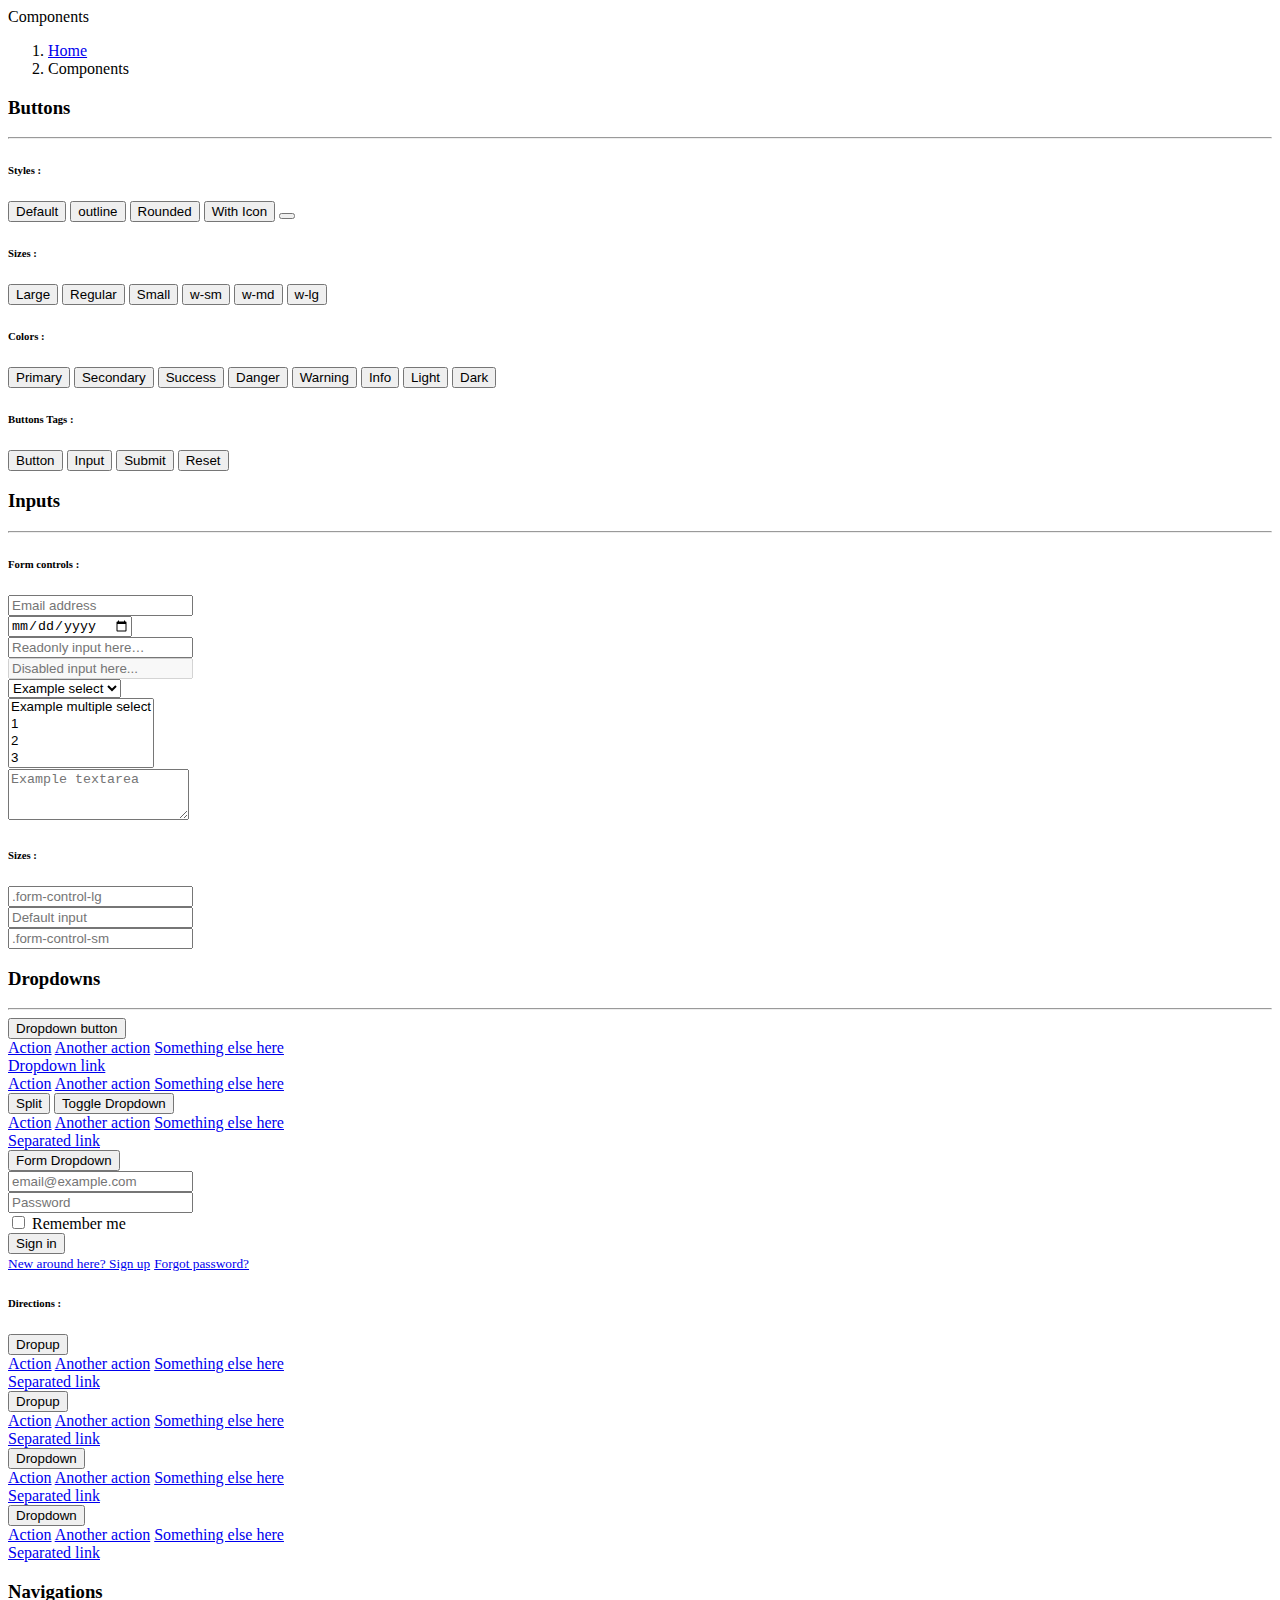
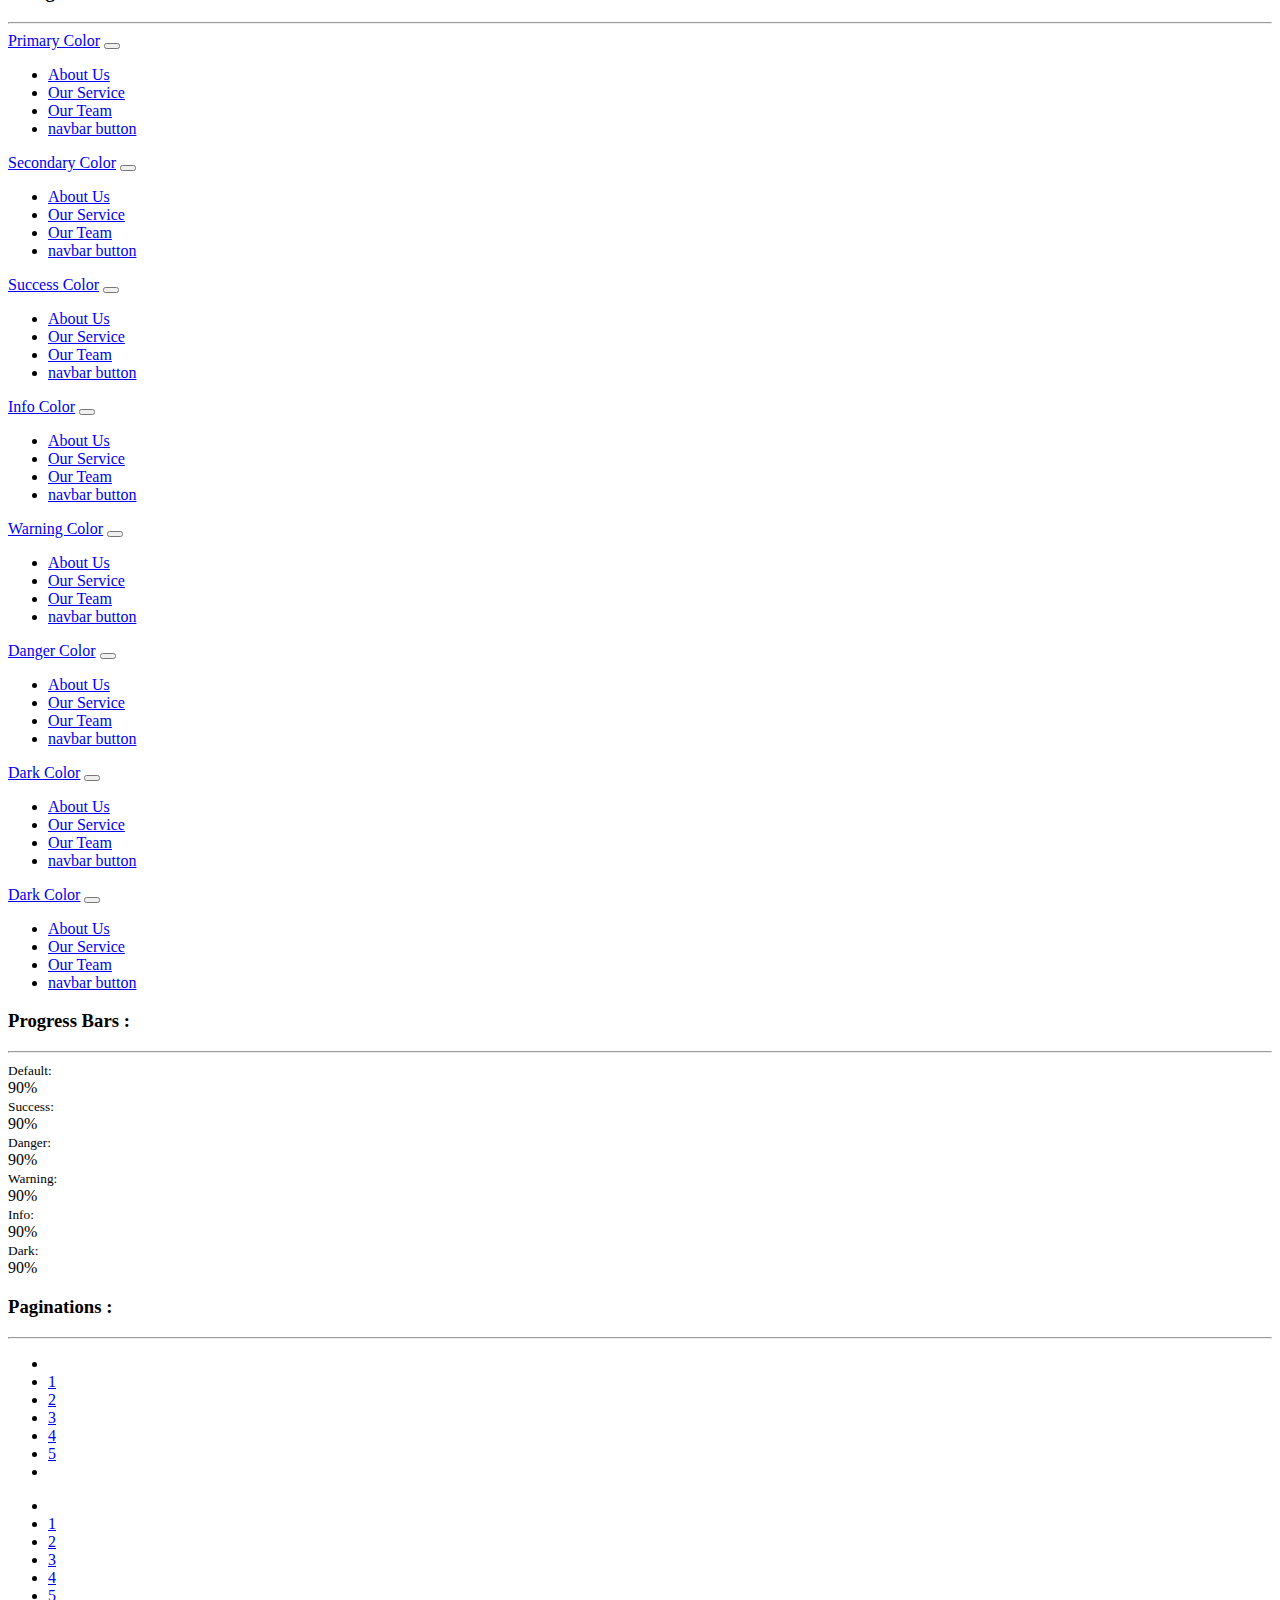
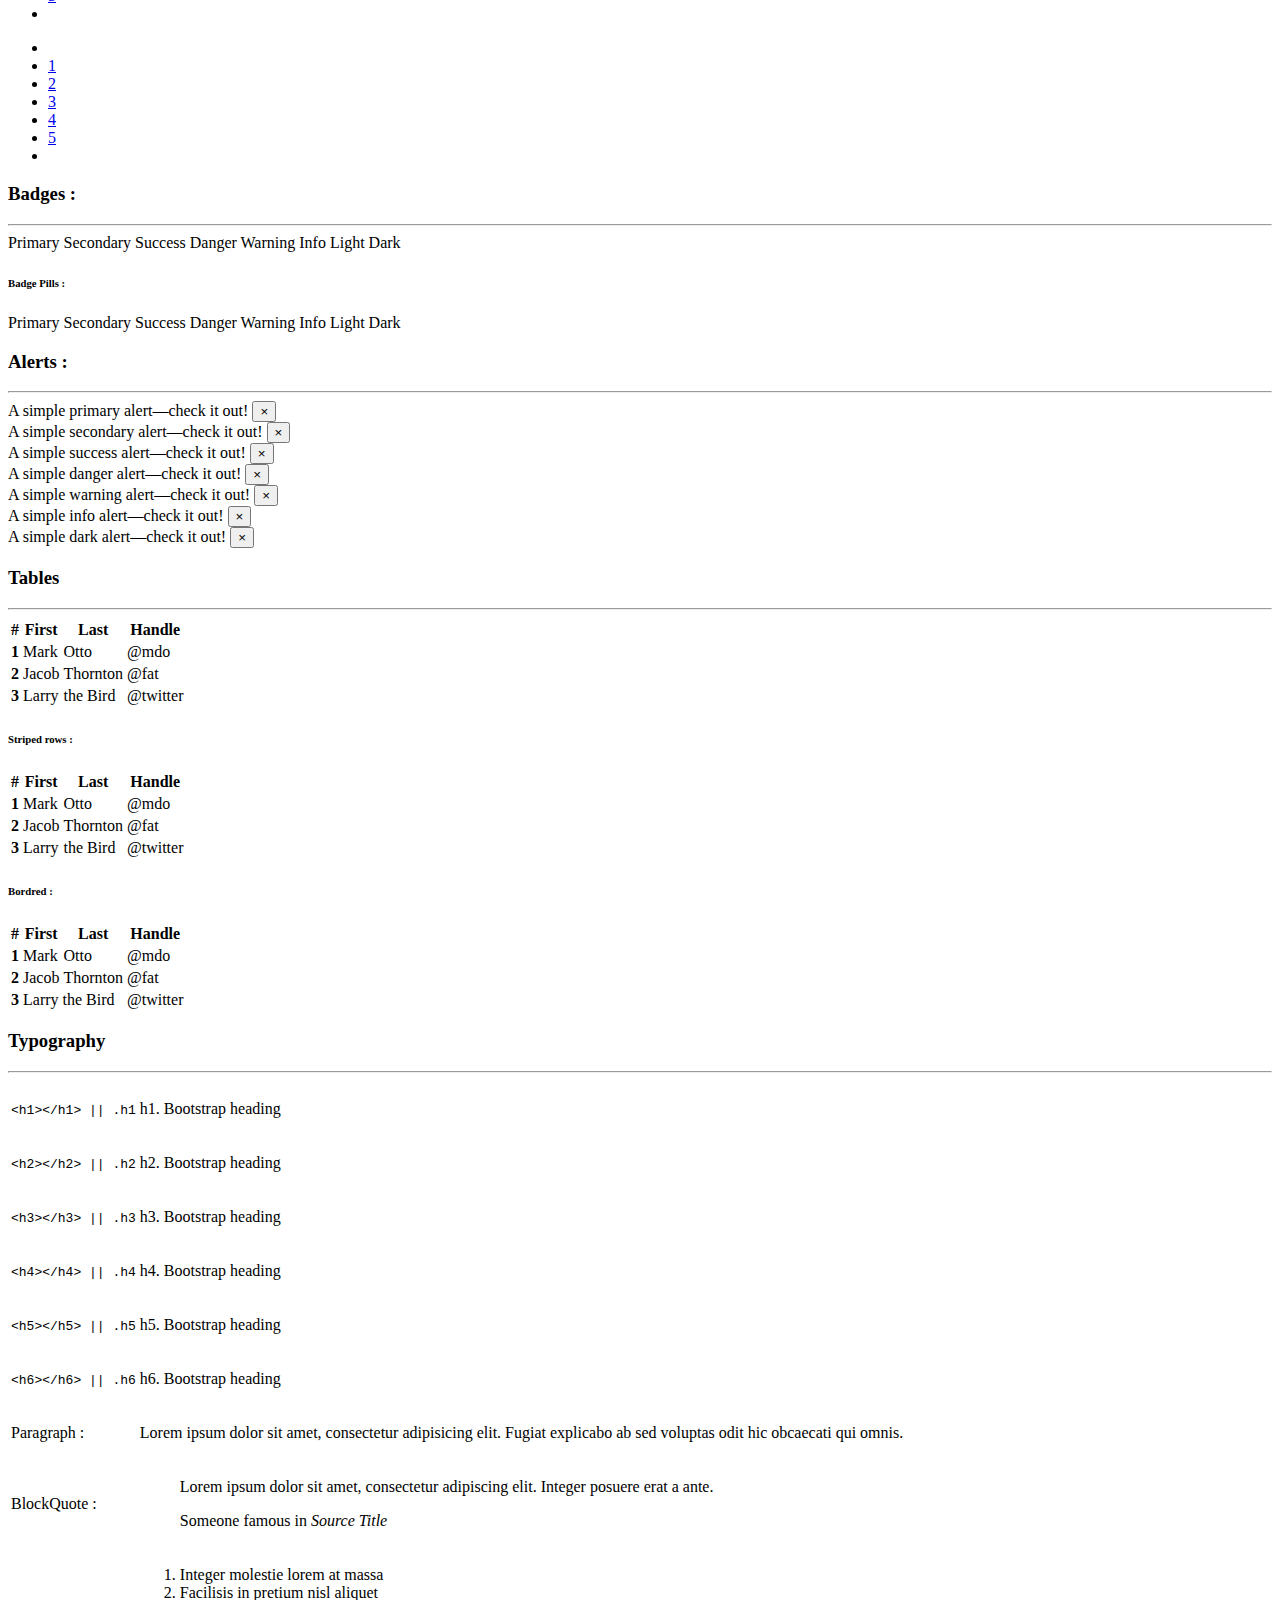
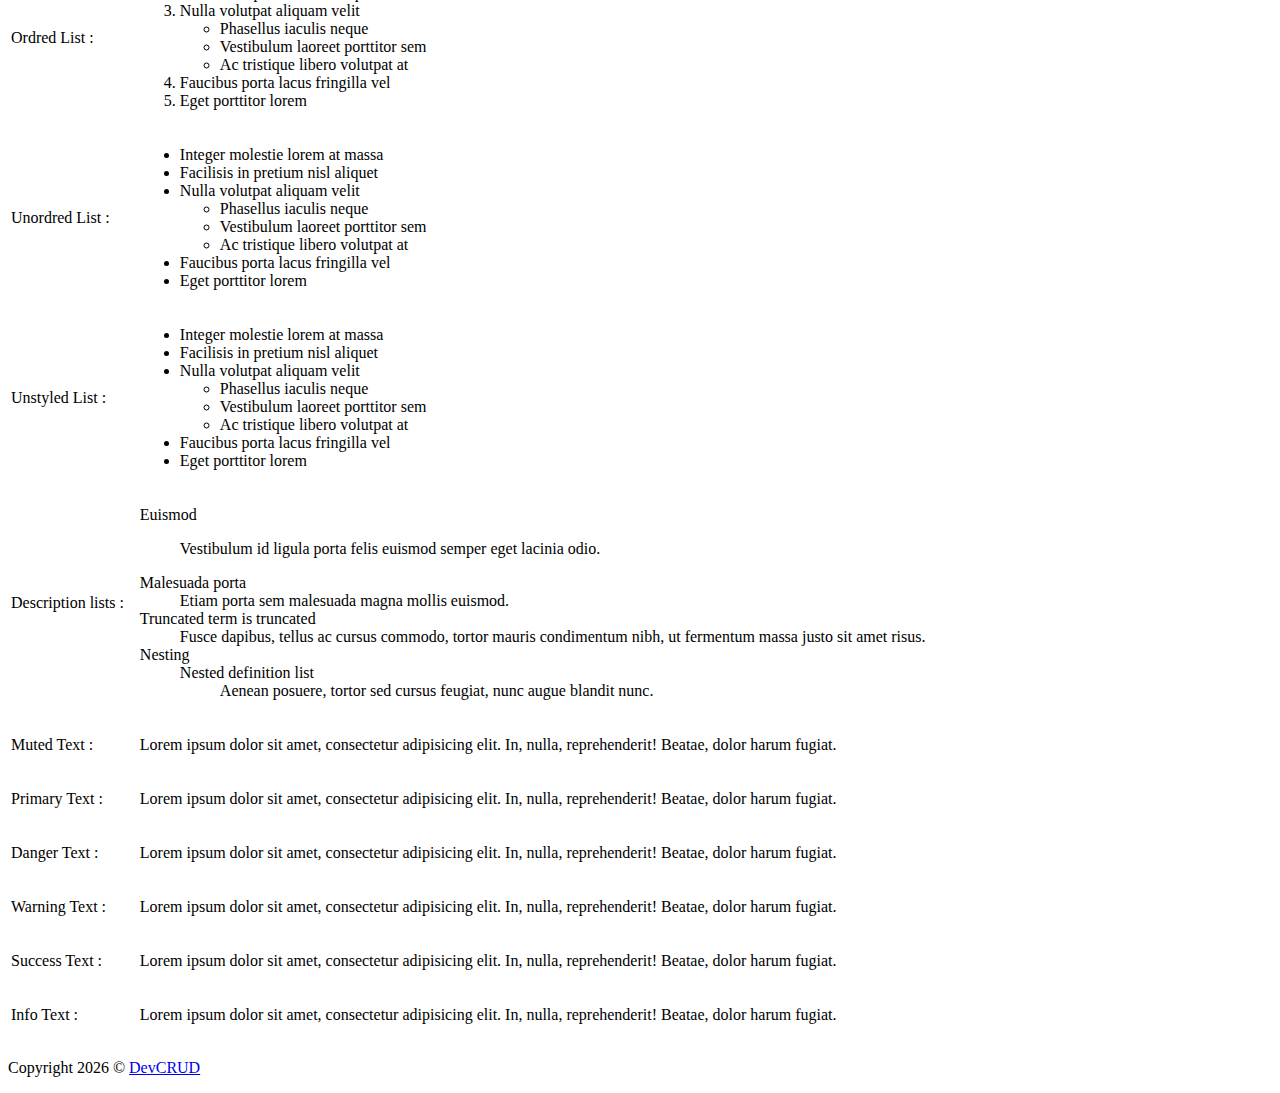
==== components.html @ 771326e4 "plantilla web" ====
<!DOCTYPE html>
<html lang="en">
<head>
   <meta charset="utf-8">
   <meta name="viewport" content="width=device-width, initial-scale=1, shrink-to-fit=no">
   <meta name="description" content="Start your development with Meyawo landing page.">
   <meta name="author" content="Devcrud">
   <title>Meyawo Landing page | Components</title>
   <!-- font icons -->
   <link rel="stylesheet" href="assets/vendors/themify-icons/css/themify-icons.css">
   <!-- Bootstrap + Steller  -->
   <link rel="stylesheet" href="assets/css/meyawo.css">
</head>
<body>

   <!-- Page Header -->
   <header class="header header-mini"> 
      <div class="header-title">Components</div> 
      <nav aria-label="breadcrumb">
         <ol class="breadcrumb">
            <li class="breadcrumb-item"><a href="/">Home</a></li>
            <li class="breadcrumb-item active" aria-current="page">Components</li>
         </ol>
      </nav>
   </header> <!-- End Of Page Header -->

   <!-- main content -->
   <div class="container">

      <!-- Buttons -->
      <h3 class="mt-5">Buttons</h3>
      <hr>
      <h6 class="section-secondary-title">Styles :</h6>
      <button class="btn btn-primary">Default</button>
      <button class="btn btn-outline-primary">outline</button>
      <button class="btn btn-primary rounded">Rounded</button>
      <button class="btn btn-primary rounded"><i class="ti-thumb-up pr-1"></i> With Icon</button>
      <button class="btn btn-primary circle"><i class="ti-heart"></i></button>

      <h6 class="section-secondary-title mt-5">Sizes :</h6>
      <button class="btn btn-primary btn-lg">Large</button>
      <button class="btn btn-primary ">Regular</button>
      <button class="btn btn-primary btn-sm">Small</button>
      <button class="btn btn-primary w-sm ml-3">w-sm</button>
      <button class="btn btn-primary w-md">w-md</button>
      <button class="btn btn-primary w-lg">w-lg</button>

      <h6 class="section-secondary-title mt-5">Colors :</h6>          
      <button type="button" class="btn btn-primary">Primary</button>
      <button type="button" class="btn btn-secondary">Secondary</button>
      <button type="button" class="btn btn-success">Success</button>
      <button type="button" class="btn btn-danger">Danger</button>
      <button type="button" class="btn btn-warning">Warning</button>
      <button type="button" class="btn btn-info">Info</button>
      <button type="button" class="btn btn-light">Light</button>
      <button type="button" class="btn btn-dark">Dark</button>

      <h6 class="section-secondary-title mt-5">Buttons Tags :</h6>
      <button class="btn btn-primary" type="submit">Button</button>
      <input class="btn btn-primary" type="button" value="Input">
      <input class="btn btn-primary" type="submit" value="Submit">
      <input class="btn btn-primary" type="reset" value="Reset">
      
      <!-- devider -->
      <div class="py-5"></div>

      <!-- Inputs -->
      <h3>Inputs</h3>
      <hr>
      <div class="row mt-5">
         <div class="col-md-6">
            <h6 class="section-secondary-title">Form controls :</h6>        
            <div class="form-group">
               <input type="email" class="form-control" id="exampleFormControlInput1" placeholder="Email address">
            </div>
            <div class="form-group">
               <input type="date" class="form-control" id="exampleFormControlInput1" placeholder="Date">
            </div>
            <div class="form-group">
               <input class="form-control" type="text" placeholder="Readonly input here…" readonly>
            </div>
            <div class="form-group">
               <input class="form-control" id="disabledInput" type="text" placeholder="Disabled input here..." disabled>
            </div>
            <div class="form-group">
               <select class="form-control" id="exampleFormControlSelect1">
                  <option>Example select</option>
                  <option>1</option>
                  <option>2</option>
                  <option>3</option>
                  <option>4</option>
                  <option>5</option>
               </select>
            </div>
            <div class="form-group">
               <select multiple class="form-control" id="exampleFormControlSelect2">
                  <option>Example multiple select</option>
                  <option>1</option>
                  <option>2</option>
                  <option>3</option>
                  <option>4</option>
                  <option>5</option>
               </select>
            </div>
            <div class="form-group">
               <textarea class="form-control" id="exampleFormControlTextarea1" rows="3" placeholder="Example textarea"></textarea>
            </div>
         </div>
         <div class="col-md-6">
            <h6 class="section-secondary-title">Sizes :</h6>    
            <div class="form-group">
               <input class="form-control form-control-lg" type="text" placeholder=".form-control-lg">             
            </div>
            <div class="form-group">
               <input class="form-control" type="text" placeholder="Default input">
            </div>
            <div class="form-group">
               <input class="form-control form-control-sm" type="text" placeholder=".form-control-sm"> 
            </div>
         </div>
      </div> <!-- end of inputs -->   

      <!-- devider -->
      <div class="py-5"></div>             

      <!-- Dropdowns -->
      <h3 class="components-section-title font-weight-normal">Dropdowns</h3>
      <hr>
      <div class="dropdown d-inline-block">
         <button class="btn btn-outline-secondary dropdown-toggle" type="button" id="dropdownMenuButton" data-toggle="dropdown" aria-haspopup="true" aria-expanded="false">
         Dropdown button
         </button>
         <div class="dropdown-menu" aria-labelledby="dropdownMenuButton">
         <a class="dropdown-item" href="#">Action</a>
         <a class="dropdown-item" href="#">Another action</a>
         <a class="dropdown-item" href="#">Something else here</a>
         </div>
      </div>
      <div class="dropdown d-inline-block">
         <a class="btn btn-outline-secondary dropdown-toggle" href="#" role="button" id="dropdownMenuLink" data-toggle="dropdown" aria-haspopup="true" aria-expanded="false">
            Dropdown link
         </a>
         <div class="dropdown-menu" aria-labelledby="dropdownMenuLink">
            <a class="dropdown-item" href="#">Action</a>
            <a class="dropdown-item" href="#">Another action</a>
            <a class="dropdown-item" href="#">Something else here</a>
         </div>
      </div>
      <div class="btn-group">
         <button type="button" class="btn btn-outline-secondary">Split</button>
         <button type="button" class="btn btn-outline-secondary dropdown-toggle dropdown-toggle-split" data-toggle="dropdown" aria-haspopup="true" aria-expanded="false">
         <span class="sr-only">Toggle Dropdown</span>
         </button>
         <div class="dropdown-menu">
            <a class="dropdown-item" href="#">Action</a>
            <a class="dropdown-item" href="#">Another action</a>
            <a class="dropdown-item" href="#">Something else here</a>
            <div class="dropdown-divider"></div>
            <a class="dropdown-item" href="#">Separated link</a>
         </div>
      </div>
      <div class="btn-group">
         <button class="btn btn-outline-secondary dropdown-toggle" type="button" id="dropdownMenuButton" data-toggle="dropdown" aria-haspopup="true" aria-expanded="false">
            Form Dropdown
         </button>
         <div class="dropdown-menu form">
            <form class="px-4 py-3">
               <div class="form-group">
                  <input type="email" class="form-control" id="exampleDropdownFormEmail1" placeholder="email@example.com">
               </div>
               <div class="form-group">
                  <input type="password" class="form-control" id="exampleDropdownFormPassword1" placeholder="Password">
               </div>
               <div class="form-check mb-3">
                  <input type="checkbox" class="form-check-input" id="dropdownCheck">
                  <label class="form-check-label" for="dropdownCheck">
                     Remember me
                  </label>
               </div>
               <button type="submit" class="btn btn-primary btn-block">Sign in</button>
            </form>
            <div class="dropdown-divider"></div>
            <a class="dropdown-item" href="#"><small>New around here? Sign up</small></a>
            <a class="dropdown-item" href="#"><small>Forgot password?</small></a>
         </div>
      </div>       
      <h6 class="section-secondary-title mt-5">Directions :</h6>  
      <div class="btn-group dropup">
         <button type="button" class="btn btn-outline-secondary dropdown-toggle" data-toggle="dropdown" aria-haspopup="true" aria-expanded="false">
            Dropup
         </button>
         <div class="dropdown-menu">
            <a class="dropdown-item" href="#">Action</a>
            <a class="dropdown-item" href="#">Another action</a>
            <a class="dropdown-item" href="#">Something else here</a>
            <div class="dropdown-divider"></div>
            <a class="dropdown-item" href="#">Separated link</a>
         </div>
      </div>
      <div class="btn-group dropright">
         <button type="button" class="btn btn-outline-secondary dropdown-toggle" data-toggle="dropdown" aria-haspopup="true" aria-expanded="false">
            Dropup
         </button>
         <div class="dropdown-menu">
            <a class="dropdown-item" href="#">Action</a>
            <a class="dropdown-item" href="#">Another action</a>
            <a class="dropdown-item" href="#">Something else here</a>
            <div class="dropdown-divider"></div>
            <a class="dropdown-item" href="#">Separated link</a>
         </div>
      </div>
      <div class="btn-group">
         <button type="button" class="btn btn-outline-secondary dropdown-toggle" data-toggle="dropdown" aria-haspopup="true" aria-expanded="false">
            Dropdown
         </button>
         <div class="dropdown-menu">
            <a class="dropdown-item" href="#">Action</a>
            <a class="dropdown-item" href="#">Another action</a>
            <a class="dropdown-item" href="#">Something else here</a>
            <div class="dropdown-divider"></div>
            <a class="dropdown-item" href="#">Separated link</a>
         </div>
      </div>
      <div class="btn-group dropleft">
         <button type="button" class="btn btn-outline-secondary dropdown-toggle" data-toggle="dropdown" aria-haspopup="true" aria-expanded="false">
            Dropdown
         </button>
         <div class="dropdown-menu">
            <a class="dropdown-item" href="#">Action</a>
            <a class="dropdown-item" href="#">Another action</a>
            <a class="dropdown-item" href="#">Something else here</a>
            <div class="dropdown-divider"></div>
            <a class="dropdown-item" href="#">Separated link</a>
         </div>
      </div> <!-- end of Dropdowns -->  

      <!-- devider -->
      <div class="py-5"></div>   

      <!-- navbars -->
      <h3 class="components-section-title font-weight-normal mt-5">Navigations</h3>
      <hr>
      <nav class="navbar navbar-expand-sm navbar-dark bg-primary rounded shadow mb-3">
         <div class="container">
            <a class="navbar-brand" href="#">Primary Color</a>
            <button class="navbar-toggler ml-auto" type="button" data-toggle="collapse" data-target="#navbarSupportedContent" aria-controls="navbarSupportedContent" aria-expanded="false" aria-label="Toggle navigation">
            <span class="navbar-toggler-icon"></span>
            </button>
            <div class="collapse navbar-collapse" id="navbarSupportedContent">
               <ul class="navbar-nav ml-auto"> 
                  <li class="nav-item">
                     <a class="nav-link" href="#about">About Us</a>
                  </li>
                  <li class="nav-item">
                     <a class="nav-link" href="#service">Our Service</a>
                  </li>
                  <li class="nav-item">
                     <a class="nav-link" href="#team">Our Team</a>
                  </li>
                  <li class="nav-item">
                     <a href="#book-table" class="ml-4 mt-1 btn btn-light btn-sm">navbar button</a>
                  </li>
               </ul>                       
            </div>
         </div>
      </nav>
      <nav class="navbar navbar-expand-sm navbar-dark bg-secondary rounded shadow mb-3">
         <div class="container">
            <a class="navbar-brand" href="#">Secondary Color</a>
            <button class="navbar-toggler ml-auto" type="button" data-toggle="collapse" data-target="#navbarSupportedContent" aria-controls="navbarSupportedContent" aria-expanded="false" aria-label="Toggle navigation">
            <span class="navbar-toggler-icon"></span>
            </button>
            <div class="collapse navbar-collapse" id="navbarSupportedContent">
               <ul class="navbar-nav ml-auto"> 
                  <li class="nav-item">
                     <a class="nav-link" href="#about">About Us</a>
                  </li>
                  <li class="nav-item">
                     <a class="nav-link" href="#service">Our Service</a>
                  </li>
                  <li class="nav-item">
                     <a class="nav-link" href="#team">Our Team</a>
                  </li>
                  <li class="nav-item">
                     <a href="#book-table" class="ml-4 mt-1 btn btn-light btn-sm">navbar button</a>
                  </li>
               </ul>                       
            </div>
         </div>
      </nav>
      <nav class="navbar navbar-expand-sm navbar-dark bg-success rounded shadow mb-3">
         <div class="container">
            <a class="navbar-brand" href="#">Success Color</a>
            <button class="navbar-toggler ml-auto" type="button" data-toggle="collapse" data-target="#navbarSupportedContent" aria-controls="navbarSupportedContent" aria-expanded="false" aria-label="Toggle navigation">
            <span class="navbar-toggler-icon"></span>
            </button>
            <div class="collapse navbar-collapse" id="navbarSupportedContent">
               <ul class="navbar-nav ml-auto"> 
                  <li class="nav-item">
                     <a class="nav-link" href="#about">About Us</a>
                  </li>
                  <li class="nav-item">
                     <a class="nav-link" href="#service">Our Service</a>
                  </li>
                  <li class="nav-item">
                     <a class="nav-link" href="#team">Our Team</a>
                  </li>
                  <li class="nav-item">
                     <a href="#book-table" class="ml-4 mt-1 btn btn-light btn-sm">navbar button</a>
                  </li>
               </ul>                       
            </div>
         </div>
      </nav>
      <nav class="navbar navbar-expand-sm navbar-dark bg-info rounded shadow mb-3">
         <div class="container">
            <a class="navbar-brand" href="#">Info Color</a>
            <button class="navbar-toggler ml-auto" type="button" data-toggle="collapse" data-target="#navbarSupportedContent" aria-controls="navbarSupportedContent" aria-expanded="false" aria-label="Toggle navigation">
            <span class="navbar-toggler-icon"></span>
            </button>
            <div class="collapse navbar-collapse" id="navbarSupportedContent">
               <ul class="navbar-nav ml-auto"> 
                  <li class="nav-item">
                     <a class="nav-link" href="#about">About Us</a>
                  </li>
                  <li class="nav-item">
                     <a class="nav-link" href="#service">Our Service</a>
                  </li>
                  <li class="nav-item">
                     <a class="nav-link" href="#team">Our Team</a>
                  </li>
                  <li class="nav-item">
                     <a href="#book-table" class="ml-4 mt-1 btn btn-light btn-sm">navbar button</a>
                  </li>
               </ul>                       
            </div>
         </div>
      </nav>
      <nav class="navbar navbar-expand-sm navbar-dark bg-warning rounded shadow mb-3">
         <div class="container">
            <a class="navbar-brand" href="#">Warning Color</a>
            <button class="navbar-toggler ml-auto" type="button" data-toggle="collapse" data-target="#navbarSupportedContent" aria-controls="navbarSupportedContent" aria-expanded="false" aria-label="Toggle navigation">
            <span class="navbar-toggler-icon"></span>
            </button>
            <div class="collapse navbar-collapse" id="navbarSupportedContent">
               <ul class="navbar-nav ml-auto"> 
                  <li class="nav-item">
                     <a class="nav-link" href="#about">About Us</a>
                  </li>
                  <li class="nav-item">
                     <a class="nav-link" href="#service">Our Service</a>
                  </li>
                  <li class="nav-item">
                     <a class="nav-link" href="#team">Our Team</a>
                  </li>
                  <li class="nav-item">
                     <a href="#book-table" class="ml-4 mt-1 btn btn-light btn-sm">navbar button</a>
                  </li>
               </ul>                       
            </div>
         </div>
      </nav>
      <nav class="navbar navbar-expand-sm navbar-dark bg-danger rounded shadow mb-3">
         <div class="container">
            <a class="navbar-brand" href="#">Danger Color</a>
            <button class="navbar-toggler ml-auto" type="button" data-toggle="collapse" data-target="#navbarSupportedContent" aria-controls="navbarSupportedContent" aria-expanded="false" aria-label="Toggle navigation">
            <span class="navbar-toggler-icon"></span>
            </button>
            <div class="collapse navbar-collapse" id="navbarSupportedContent">
               <ul class="navbar-nav ml-auto"> 
                  <li class="nav-item">
                     <a class="nav-link" href="#about">About Us</a>
                  </li>
                  <li class="nav-item">
                     <a class="nav-link" href="#service">Our Service</a>
                  </li>
                  <li class="nav-item">
                     <a class="nav-link" href="#team">Our Team</a>
                  </li>
                  <li class="nav-item">
                     <a href="#book-table" class="ml-4 mt-1 btn btn-light btn-sm">navbar button</a>
                  </li>
               </ul>                       
            </div>
         </div>
      </nav>
      <nav class="navbar navbar-expand-sm navbar-dark bg-dark rounded shadow mb-3">
         <div class="container">
            <a class="navbar-brand" href="#">Dark Color</a>
            <button class="navbar-toggler ml-auto" type="button" data-toggle="collapse" data-target="#navbarSupportedContent" aria-controls="navbarSupportedContent" aria-expanded="false" aria-label="Toggle navigation">
            <span class="navbar-toggler-icon"></span>
            </button>
            <div class="collapse navbar-collapse" id="navbarSupportedContent">
               <ul class="navbar-nav ml-auto"> 
                  <li class="nav-item">
                     <a class="nav-link" href="#about">About Us</a>
                  </li>
                  <li class="nav-item">
                     <a class="nav-link" href="#service">Our Service</a>
                  </li>
                  <li class="nav-item">
                     <a class="nav-link" href="#team">Our Team</a>
                  </li>
                  <li class="nav-item">
                     <a href="#book-table" class="ml-4 mt-1 btn btn-light btn-sm">navbar button</a>
                  </li>
               </ul>                       
            </div>
         </div>
      </nav>
      <nav class="navbar navbar-expand-sm navbar-light bg-light rounded shadow mb-3">
         <div class="container">
            <a class="navbar-brand" href="#">Dark Color</a>
            <button class="navbar-toggler ml-auto" type="button" data-toggle="collapse" data-target="#navbarSupportedContent" aria-controls="navbarSupportedContent" aria-expanded="false" aria-label="Toggle navigation">
            <span class="navbar-toggler-icon"></span>
            </button>
            <div class="collapse navbar-collapse" id="navbarSupportedContent">
               <ul class="navbar-nav ml-auto"> 
                  <li class="nav-item">
                     <a class="nav-link" href="#about">About Us</a>
                  </li>
                  <li class="nav-item">
                     <a class="nav-link" href="#service">Our Service</a>
                  </li>
                  <li class="nav-item">
                     <a class="nav-link" href="#team">Our Team</a>
                  </li>
                  <li class="nav-item">
                     <a href="#book-table" class="ml-4 mt-1 btn btn-dark btn-sm">navbar button</a>
                  </li>
               </ul>                       
            </div>
         </div>
      </nav>
      <!-- End of navbars -->

      <!-- devider -->
      <div class="py-5"></div>   
      
      <!-- progress bars -->
      <div class="row justify-content-between">
         <div class="col-md-5">
            <h3 class="components-section-title font-weight-normal mt-5">Progress Bars :</h3>
            <hr>
            <small>Default: </small>
            <div class="progress mt-2 mb-3">
               <div class="progress-bar" role="progressbar" style="width: 90%" aria-valuenow="25" aria-valuemin="0" aria-valuemax="100"><span>90%</span></div>
            </div>
            <small>Success:</small>
            <div class="progress mt-2 mb-3">
               <div class="progress-bar bg-success" role="progressbar" style="width: 90%" aria-valuenow="25" aria-valuemin="0" aria-valuemax="100"><span>90%</span></div>
            </div>
            <small>Danger:</small>
            <div class="progress mt-2 mb-3">
               <div class="progress-bar bg-danger" role="progressbar" style="width: 90%" aria-valuenow="25" aria-valuemin="0" aria-valuemax="100"><span>90%</span></div>
            </div>
            <small>Warning:</small>
            <div class="progress mt-2 mb-3">
               <div class="progress-bar bg-warning" role="progressbar" style="width: 90%" aria-valuenow="25" aria-valuemin="0" aria-valuemax="100"><span>90%</span></div>
            </div>
            <small>Info:</small>
            <div class="progress mt-2 mb-3">
               <div class="progress-bar bg-info" role="progressbar" style="width: 90%" aria-valuenow="25" aria-valuemin="0" aria-valuemax="100"><span>90%</span></div>
            </div>
            <small>Dark:</small>
            <div class="progress mt-2 mb-3">
               <div class="progress-bar bg-dark" role="progressbar" style="width: 90%" aria-valuenow="25" aria-valuemin="0" aria-valuemax="100"><span>90%</span></div>
            </div>
         </div>
         <div class="col-md-6">
            <h3 class="components-section-title font-weight-normal mt-5">Paginations :</h3>
            <hr>
            <nav aria-label="Page navigation example">
               <ul class="pagination pagination-sm">
                  <li class="page-item"><a class="page-link" href="#"><i class="ti-angle-double-left"></i></a></li>
                  <li class="page-item"><a class="page-link" href="#">1</a></li>
                  <li class="page-item"><a class="page-link" href="#">2</a></li>
                  <li class="page-item active"><a class="page-link" href="#">3</a></li>
                  <li class="page-item"><a class="page-link" href="#">4</a></li>
                  <li class="page-item"><a class="page-link" href="#">5</a></li>
                  <li class="page-item"><a class="page-link" href="#"><i class="ti-angle-double-right"></i></a></li>
               </ul>
            </nav>
            <nav aria-label="Page navigation example">
               <ul class="pagination">
               <li class="page-item"><a class="page-link" href="#"><i class="ti-angle-double-left"></i></a></li>
                  <li class="page-item"><a class="page-link" href="#">1</a></li>
                  <li class="page-item"><a class="page-link" href="#">2</a></li>
                  <li class="page-item active"><a class="page-link" href="#">3</a></li>
                  <li class="page-item"><a class="page-link" href="#">4</a></li>
                  <li class="page-item"><a class="page-link" href="#">5</a></li>
                  <li class="page-item"><a class="page-link" href="#"><i class="ti-angle-double-right"></i></a></li>
               </ul>
            </nav>
            <nav aria-label="Page navigation example">
               <ul class="pagination pagination-lg">
                  <li class="page-item"><a class="page-link" href="#"><i class="ti-angle-double-left"></i></a></li>
                  <li class="page-item"><a class="page-link" href="#">1</a></li>
                  <li class="page-item"><a class="page-link" href="#">2</a></li>
                  <li class="page-item active"><a class="page-link" href="#">3</a></li>
                  <li class="page-item"><a class="page-link" href="#">4</a></li>
                  <li class="page-item"><a class="page-link" href="#">5</a></li>
                  <li class="page-item"><a class="page-link" href="#"><i class="ti-angle-double-right"></i></a></li>
               </ul>
            </nav>

            <!-- Badges -->
            <h3 class="components-section-title font-weight-normal mt-5">Badges :</h3>
            <hr>
            <span class="badge badge-primary">Primary</span>
            <span class="badge badge-secondary">Secondary</span>
            <span class="badge badge-success">Success</span>
            <span class="badge badge-danger">Danger</span>
            <span class="badge badge-warning">Warning</span>
            <span class="badge badge-info">Info</span>
            <span class="badge badge-light">Light</span>
            <span class="badge badge-dark">Dark</span>
            <h6 class="section-secondary-title mt-4 mb-2">Badge Pills :</h6>
            <span class="badge badge-pill badge-primary">Primary</span>
            <span class="badge badge-pill badge-secondary">Secondary</span>
            <span class="badge badge-pill badge-success">Success</span>
            <span class="badge badge-pill badge-danger">Danger</span>
            <span class="badge badge-pill badge-warning">Warning</span>
            <span class="badge badge-pill badge-info">Info</span>
            <span class="badge badge-pill badge-light">Light</span>
            <span class="badge badge-pill badge-dark">Dark</span>
         </div>
      </div> <!-- End of Progress bars -->

      <!-- devider -->
      <div class="py-5"></div>  

      <!-- Alerts -->
      <h3 class="components-section-title font-weight-normal mt-5">Alerts :</h3>
      <hr>
      <div class="alert alert-primary alert-dismissible fade show" role="alert">
         A simple primary alert—check it out!
         <button type="button" class="close" data-dismiss="alert" aria-label="Close">
            <span aria-hidden="true">&times;</span>
         </button>
      </div>
      <div class="alert alert-secondary alert-dismissible fade show" role="alert">
         A simple secondary alert—check it out!
         <button type="button" class="close" data-dismiss="alert" aria-label="Close">
            <span aria-hidden="true">&times;</span>
         </button>
      </div>
      <div class="alert alert-success alert-dismissible fade show" role="alert">
         A simple success alert—check it out!
         <button type="button" class="close" data-dismiss="alert" aria-label="Close">
            <span aria-hidden="true">&times;</span>
         </button>
      </div>
      <div class="alert alert-danger alert-dismissible fade show" role="alert">
         A simple danger alert—check it out!
         <button type="button" class="close" data-dismiss="alert" aria-label="Close">
            <span aria-hidden="true">&times;</span>
         </button>
      </div>
      <div class="alert alert-warning alert-dismissible fade show" role="alert">
         A simple warning alert—check it out!
         <button type="button" class="close" data-dismiss="alert" aria-label="Close">
            <span aria-hidden="true">&times;</span>
         </button>
      </div>
      <div class="alert alert-info alert-dismissible fade show" role="alert">
         A simple info alert—check it out!
         <button type="button" class="close" data-dismiss="alert" aria-label="Close">
            <span aria-hidden="true">&times;</span>
         </button>
      </div>
      <div class="alert alert-dark alert-dismissible fade show" role="alert">
         A simple dark alert—check it out!
         <button type="button" class="close" data-dismiss="alert" aria-label="Close">
            <span aria-hidden="true">&times;</span>
         </button>
      </div>
      <!-- end of alerts -->

      <!-- devider -->
      <div class="py-5"></div> 
   
      <!-- tables -->
      <h3 class="components-section-title">Tables</h3>
      <hr>
      <table class="table">
         <thead>
            <tr>
               <th scope="col">#</th>
               <th scope="col">First</th>
               <th scope="col">Last</th>
               <th scope="col">Handle</th>
            </tr>
         </thead>
         <tbody>
            <tr>
               <th scope="row">1</th>
               <td>Mark</td>
               <td>Otto</td>
               <td>@mdo</td>
            </tr>
            <tr>
               <th scope="row">2</th>
               <td>Jacob</td>
               <td>Thornton</td>
               <td>@fat</td>
            </tr>
            <tr>
               <th scope="row">3</th>
               <td>Larry</td>
               <td>the Bird</td>
               <td>@twitter</td>
            </tr>
         </tbody>
      </table>

      <h6 class="section-secondary-title mt-5">Striped rows :</h6>
      <table class="table table-striped">
         <thead>
            <tr>
               <th scope="col">#</th>
               <th scope="col">First</th>
               <th scope="col">Last</th>
               <th scope="col">Handle</th>
            </tr>
         </thead>
         <tbody>
            <tr>
               <th scope="row">1</th>
               <td>Mark</td>
               <td>Otto</td>
               <td>@mdo</td>
            </tr>
            <tr>
               <th scope="row">2</th>
               <td>Jacob</td>
               <td>Thornton</td>
               <td>@fat</td>
            </tr>
            <tr>
               <th scope="row">3</th>
               <td>Larry</td>
               <td>the Bird</td>
               <td>@twitter</td>
            </tr>
         </tbody>
      </table>

      <h6 class="section-secondary-title mt-5">Bordred :</h6>
      <table class="table table-bordered">
         <thead>
            <tr>
               <th scope="col">#</th>
               <th scope="col">First</th>
               <th scope="col">Last</th>
               <th scope="col">Handle</th>
            </tr>
         </thead>
         <tbody>
            <tr>
               <th scope="row">1</th>
               <td>Mark</td>
               <td>Otto</td>
               <td>@mdo</td>
            </tr>
            <tr>
               <th scope="row">2</th>
               <td>Jacob</td>
               <td>Thornton</td>
               <td>@fat</td>
            </tr>
            <tr>
               <th scope="row">3</th>
               <td colspan="2">Larry the Bird</td>
               <td>@twitter</td>
            </tr>
         </tbody>
      </table>
      <!-- end of tables -->

      <!-- devider -->
      <div class="py-5"></div> 

      <!-- typography -->
      <h3 class="components-section-title">Typography</h3>
      <hr>
      <table class="table table-borderless v-align-center">
         <tbody>
            <tr>
               <td>
                  <p><code class="highlighter-rouge">&lt;h1&gt;&lt;/h1&gt; || .h1</code></p>
               </td>
               <td class="w-75"><span class="h1">h1. Bootstrap heading</span></td>
            </tr>
            <tr>
               <td>
                  <p><code class="highlighter-rouge">&lt;h2&gt;&lt;/h2&gt; || .h2</code></p>
               </td>
               <td><span class="h2">h2. Bootstrap heading</span></td>
            </tr>
            <tr>
               <td>
                  <p><code class="highlighter-rouge">&lt;h3&gt;&lt;/h3&gt; || .h3</code></p>
               </td>
               <td><span class="h3">h3. Bootstrap heading</span></td>
            </tr>
            <tr>
               <td>
                  <p><code class="highlighter-rouge">&lt;h4&gt;&lt;/h4&gt; || .h4</code></p>
               </td>
               <td><span class="h4">h4. Bootstrap heading</span></td>
            </tr>
            <tr>
               <td>
                  <p><code class="highlighter-rouge">&lt;h5&gt;&lt;/h5&gt; || .h5</code></p>
               </td>
               <td><span class="h5">h5. Bootstrap heading</span></td>
            </tr>
            <tr>
               <td>
                  <p><code class="highlighter-rouge">&lt;h6&gt;&lt;/h6&gt; || .h6</code></p>
               </td>
               <td><span class="h6">h6. Bootstrap heading</span></td>
            </tr>
            <tr>
               <td>
                  <p class="font-weight-bold text-muted">Paragraph :</p>
               </td>
               <td><p>Lorem ipsum dolor sit amet, consectetur adipisicing elit. Fugiat explicabo ab sed voluptas odit hic obcaecati qui omnis.</p></td>
            </tr>
            <tr>
               <td>
                  <p class="font-weight-bold text-muted">BlockQuote :</p>
               </td>
               <td>
                  <blockquote class="blockquote">
                     <p class="mb-0">Lorem ipsum dolor sit amet, consectetur adipiscing elit. Integer posuere erat a ante.</p>
                     <footer class="blockquote-footer">Someone famous in <cite title="Source Title">Source Title</cite></footer>
                  </blockquote>
               </td>
            </tr>

            <tr>
               <td><p class="font-weight-bold text-muted">Ordred List :</p></td>
               <td>
                  <ol>
                     <li>Integer molestie lorem at massa</li>
                     <li>Facilisis in pretium nisl aliquet</li>
                     <li>Nulla volutpat aliquam velit
                        <ul>
                           <li>Phasellus iaculis neque</li>
                           <li>Vestibulum laoreet porttitor sem</li>
                           <li>Ac tristique libero volutpat at</li>
                        </ul>
                     </li>
                     <li>Faucibus porta lacus fringilla vel</li>
                     <li>Eget porttitor lorem</li>
                  </ol>
               </td>
            </tr>
            <tr>
               <td><p class="font-weight-bold text-muted">Unordred List :</p></td>
               <td>
                  <ul >
                     <li>Integer molestie lorem at massa</li>
                     <li>Facilisis in pretium nisl aliquet</li>
                     <li>Nulla volutpat aliquam velit
                        <ul>
                           <li>Phasellus iaculis neque</li>
                           <li>Vestibulum laoreet porttitor sem</li>
                           <li>Ac tristique libero volutpat at</li>
                        </ul>
                     </li>
                     <li>Faucibus porta lacus fringilla vel</li>
                     <li>Eget porttitor lorem</li>
                  </ul>
               </td>
            </tr>
            <tr>
               <td><p class="font-weight-bold text-muted">Unstyled List :</p></td>
               <td>
                  <ul class="list-unstyled">
                     <li>Integer molestie lorem at massa</li>
                     <li>Facilisis in pretium nisl aliquet</li>
                     <li>Nulla volutpat aliquam velit
                        <ul>
                           <li>Phasellus iaculis neque</li>
                           <li>Vestibulum laoreet porttitor sem</li>
                           <li>Ac tristique libero volutpat at</li>
                        </ul>
                     </li>
                     <li>Faucibus porta lacus fringilla vel</li>
                     <li>Eget porttitor lorem</li>
                  </ul>
               </td>
            </tr>
            <tr>
               <td class="font-weight-bold text-muted">Description lists : </td>
               <td>
                  <dl class="row">
                     <dt class="col-sm-3">Euismod</dt>
                     <dd class="col-sm-9">
                        <p>Vestibulum id ligula porta felis euismod semper eget lacinia odio.</p>
                     </dd>

                     <dt class="col-sm-3">Malesuada porta</dt>
                     <dd class="col-sm-9">Etiam porta sem malesuada magna mollis euismod.</dd>

                     <dt class="col-sm-3 text-truncate">Truncated term is truncated</dt>
                     <dd class="col-sm-9">Fusce dapibus, tellus ac cursus commodo, tortor mauris condimentum nibh, ut fermentum massa justo sit amet risus.</dd>

                     <dt class="col-sm-3">Nesting</dt>
                     <dd class="col-sm-9">
                        <dl class="row">
                           <dt class="col-sm-4">Nested definition list</dt>
                           <dd class="col-sm-8">Aenean posuere, tortor sed cursus feugiat, nunc augue blandit nunc.</dd>
                        </dl>
                     </dd>
                  </dl>
               </td>
            </tr>
            <tr>
               <td>
                  <p class="font-weight-bold text-muted">Muted Text :</p>
               </td>
               <td>
                  <p class="text-muted">Lorem ipsum dolor sit amet, consectetur adipisicing elit. In, nulla, reprehenderit! Beatae, dolor harum fugiat.</p>
               </td>
            </tr>
            <tr>
               <td>
                  <p class="font-weight-bold text-muted">Primary Text :</p>
               </td>
               <td>
                  <p class="text-primary">Lorem ipsum dolor sit amet, consectetur adipisicing elit. In, nulla, reprehenderit! Beatae, dolor harum fugiat.</p>
               </td>
            </tr>
            <tr>
               <td>
                  <p class="font-weight-bold text-muted">Danger Text :</p>
               </td>
               <td>
                  <p class="text-danger">Lorem ipsum dolor sit amet, consectetur adipisicing elit. In, nulla, reprehenderit! Beatae, dolor harum fugiat.</p>
               </td>
            </tr>
            <tr>
               <td>
                  <p class="font-weight-bold text-muted">Warning Text :</p>
               </td>
               <td>
                  <p class="text-warning">Lorem ipsum dolor sit amet, consectetur adipisicing elit. In, nulla, reprehenderit! Beatae, dolor harum fugiat.</p>
               </td>
            </tr>
            <tr>
               <td>
                  <p class="font-weight-bold text-muted">Success Text :</p>
               </td>
               <td>
                  <p class="text-success">Lorem ipsum dolor sit amet, consectetur adipisicing elit. In, nulla, reprehenderit! Beatae, dolor harum fugiat.</p>
               </td>
            </tr>
            <tr>
               <td>
                  <p class="font-weight-bold text-muted">Info Text :</p>
               </td>
               <td>
                  <p class="text-info">Lorem ipsum dolor sit amet, consectetur adipisicing elit. In, nulla, reprehenderit! Beatae, dolor harum fugiat.</p>
               </td>
            </tr>
         </tbody>
      </table>
   </div>
   <!-- end of typography -->

   <!-- footer -->
    <div class="container mt-5">
        <footer class="footer">       
            <p class="mb-0">Copyright <script>document.write(new Date().getFullYear())</script> &copy; <a href="http://www.devcrud.com">DevCRUD</a></p>
            <div class="social-links text-right m-auto ml-sm-auto">
                <a href="javascript:void(0)" class="link"><i class="ti-facebook"></i></a>
                <a href="javascript:void(0)" class="link"><i class="ti-twitter-alt"></i></a>
                <a href="javascript:void(0)" class="link"><i class="ti-google"></i></a>
                <a href="javascript:void(0)" class="link"><i class="ti-pinterest-alt"></i></a>
                <a href="javascript:void(0)" class="link"><i class="ti-instagram"></i></a>
                <a href="javascript:void(0)" class="link"><i class="ti-rss"></i></a>
            </div>
        </footer>
    </div> <!-- end of page footer -->
   
   <!-- core  -->
   <script src="assets/vendors/jquery/jquery-3.4.1.js"></script>
   <script src="assets/vendors/bootstrap/bootstrap.bundle.js"></script>

</body>
</html>
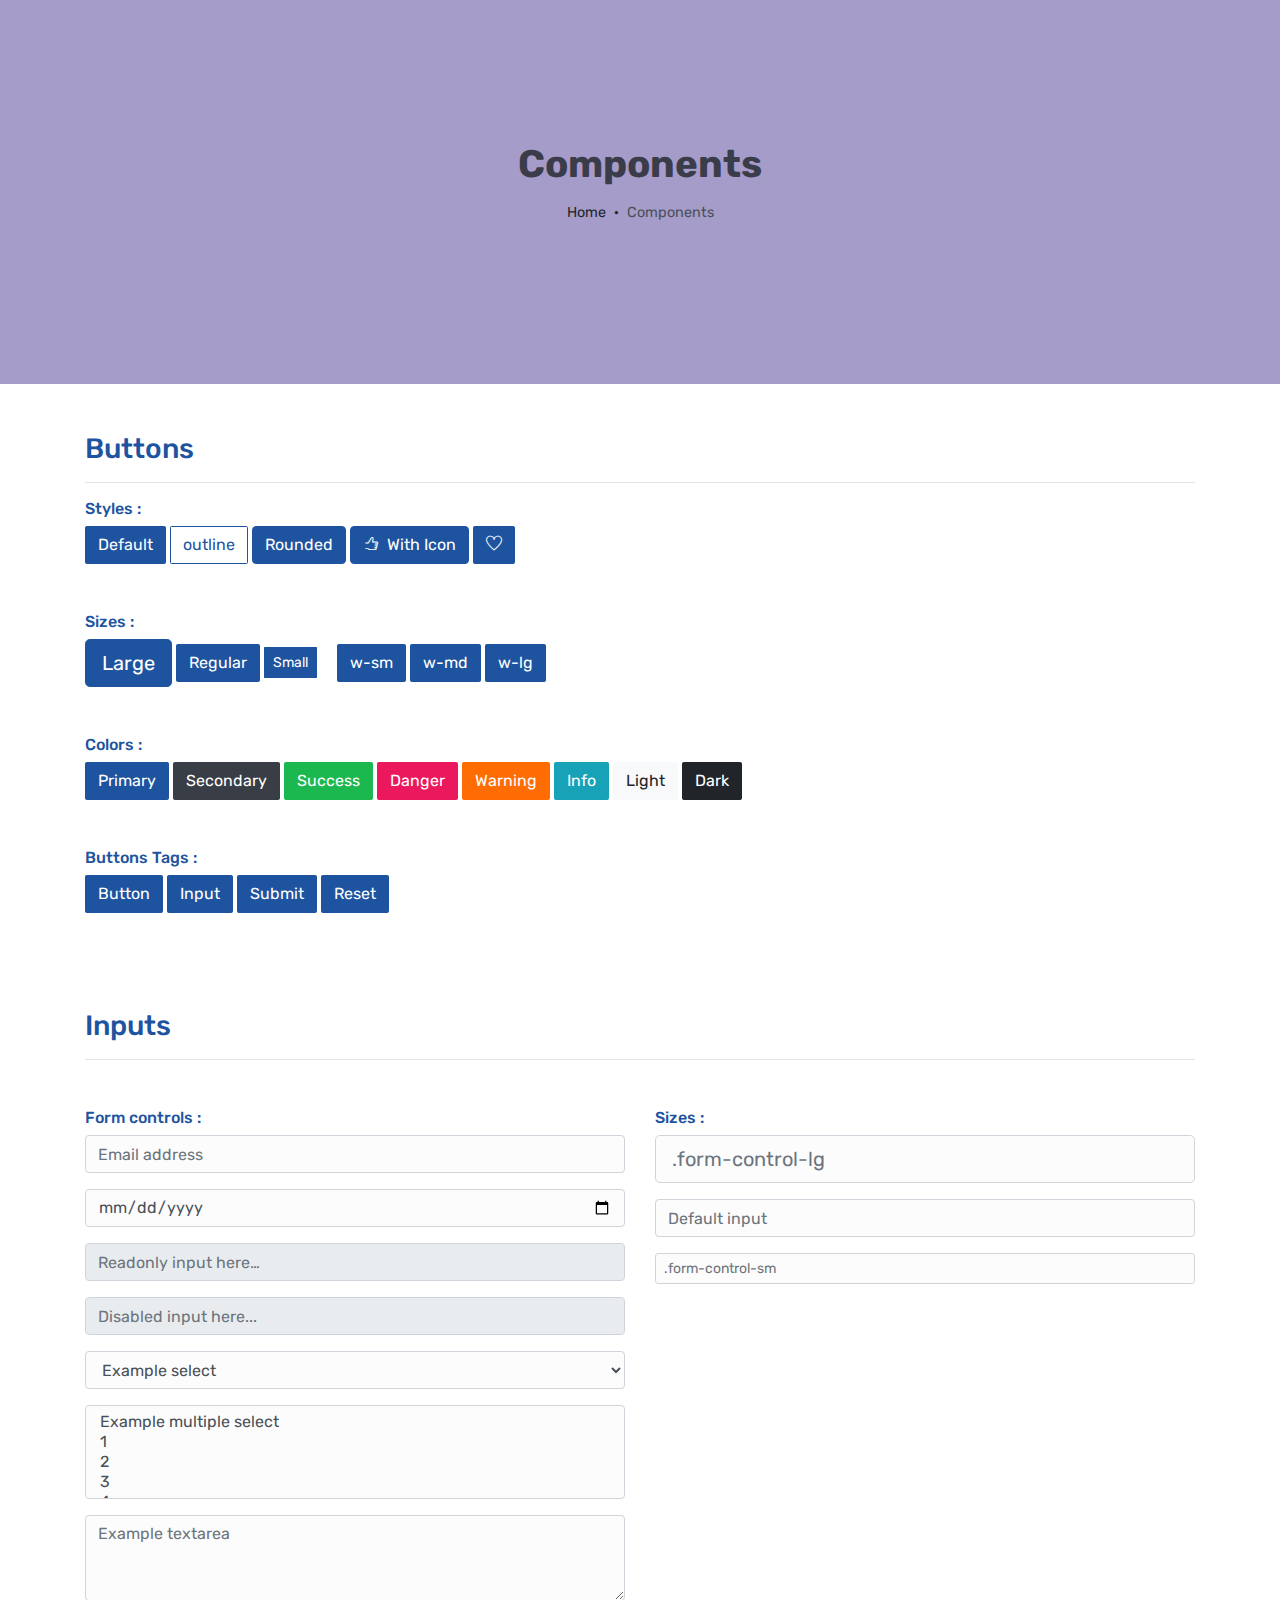
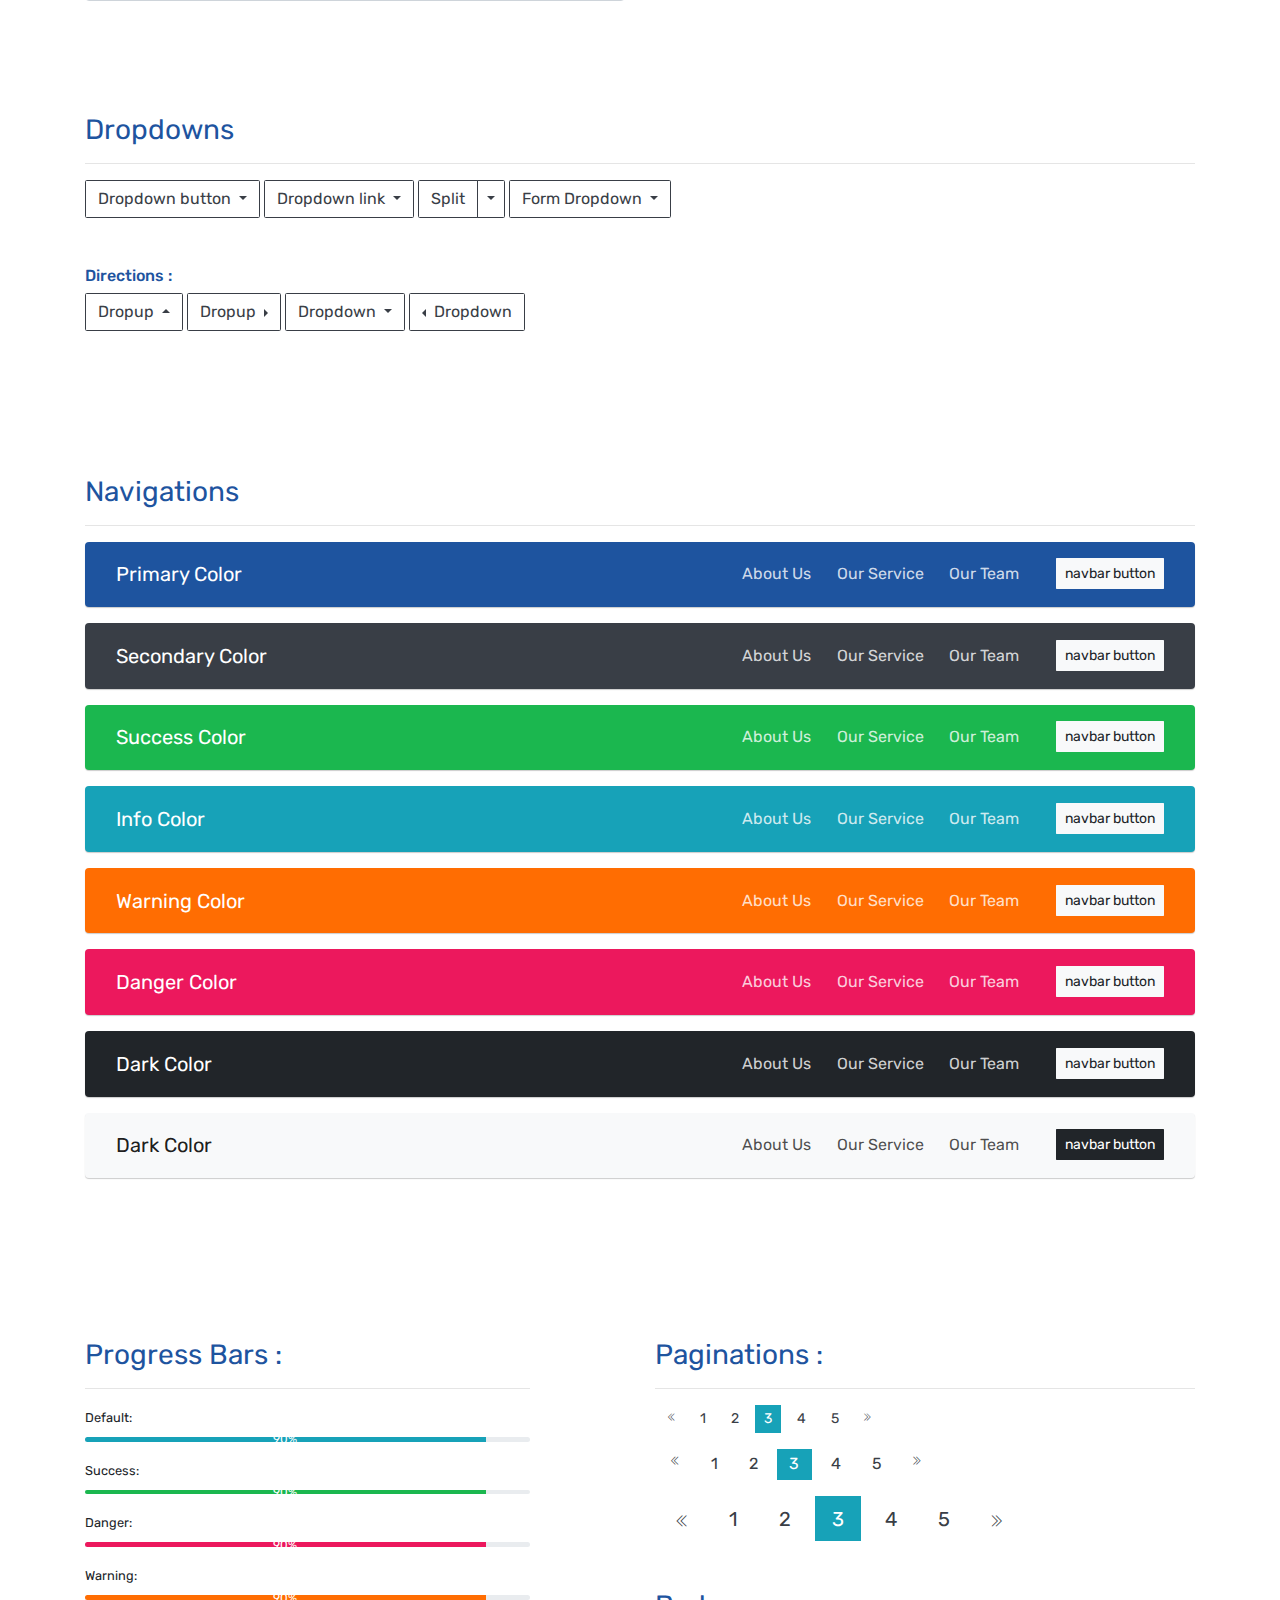
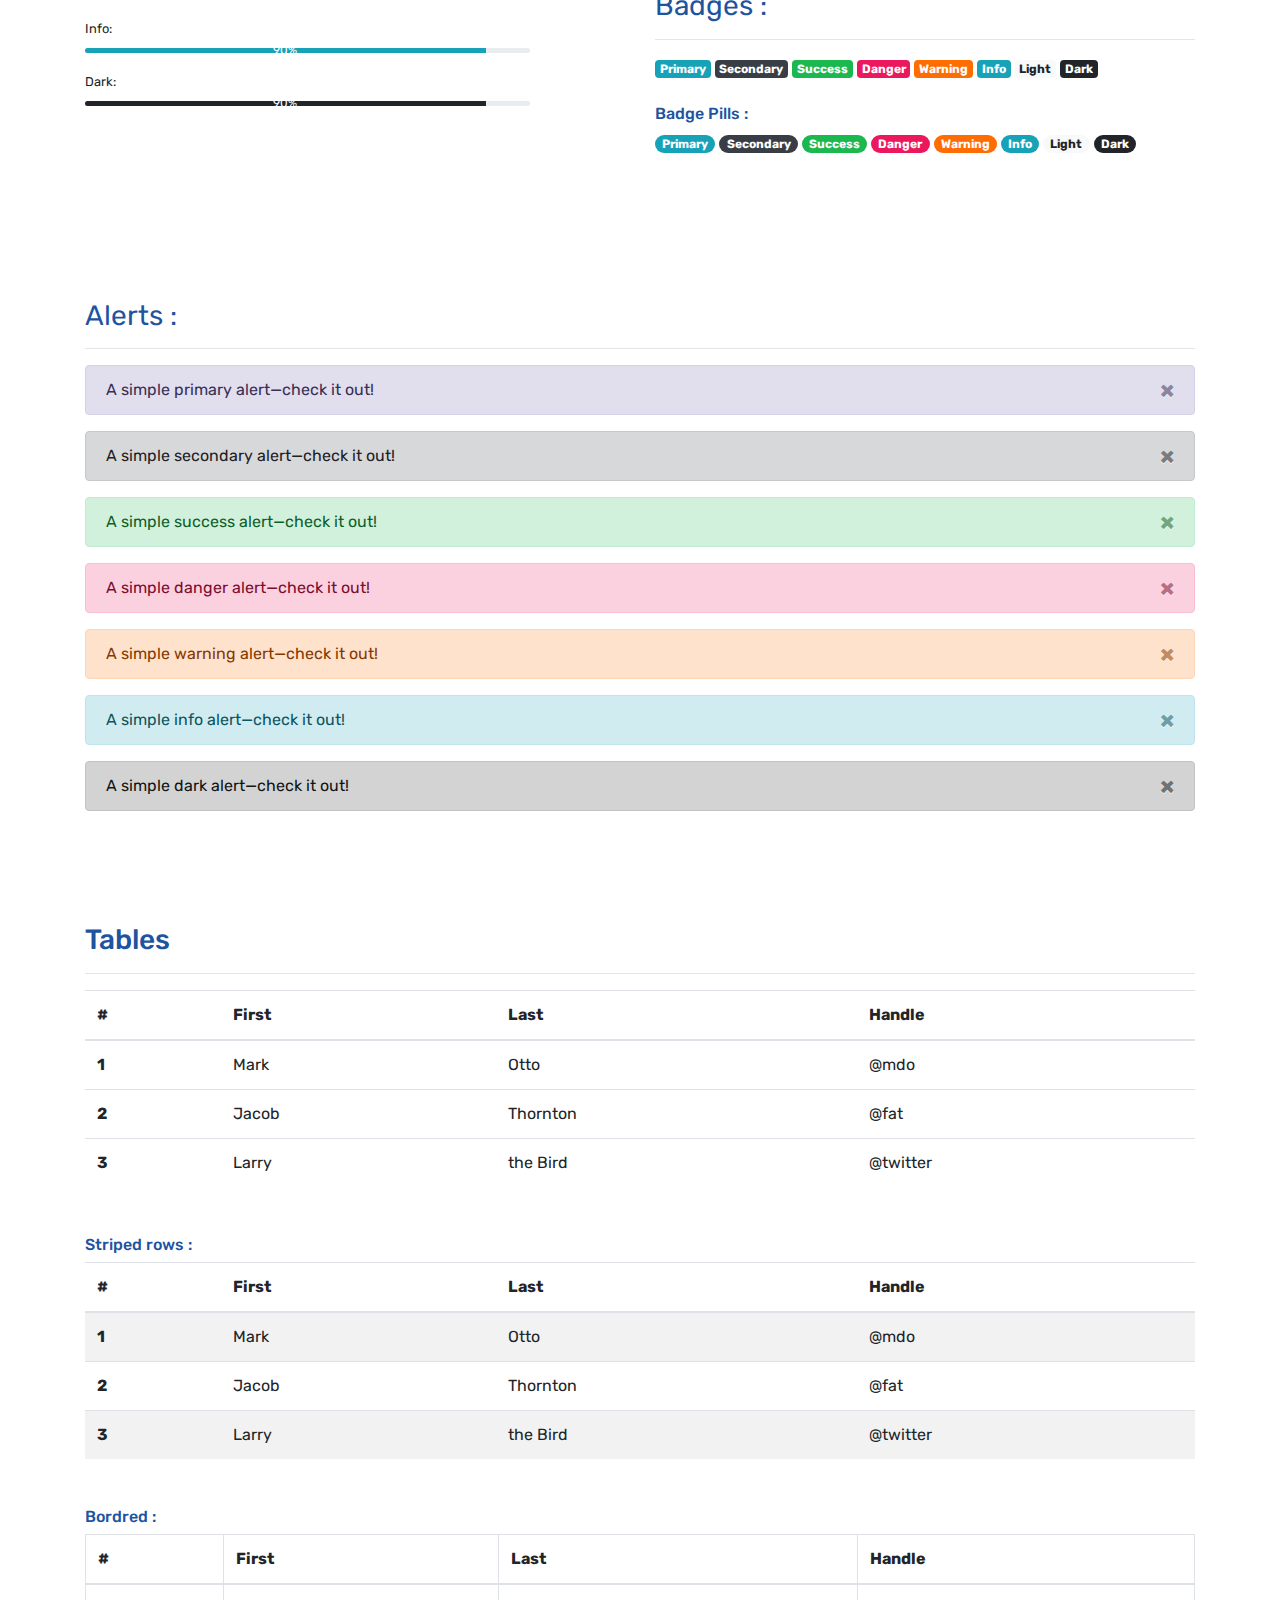
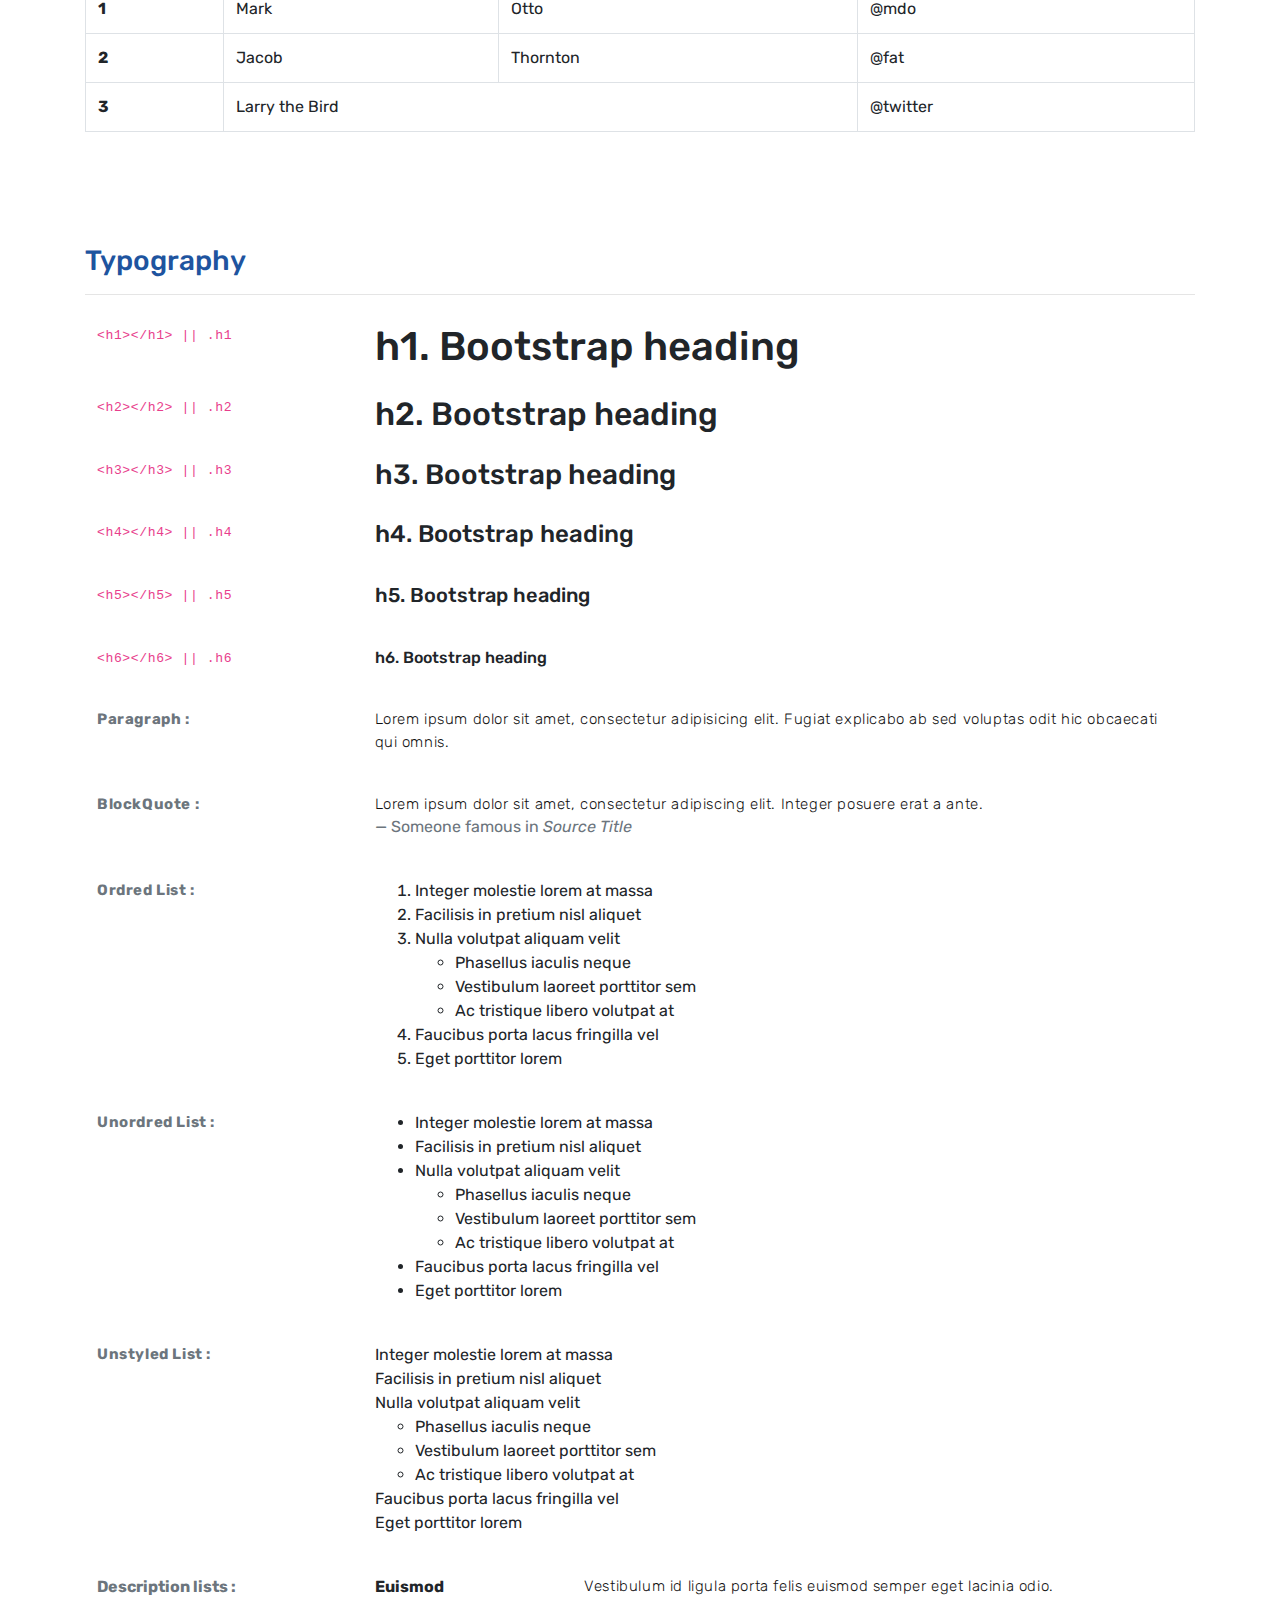
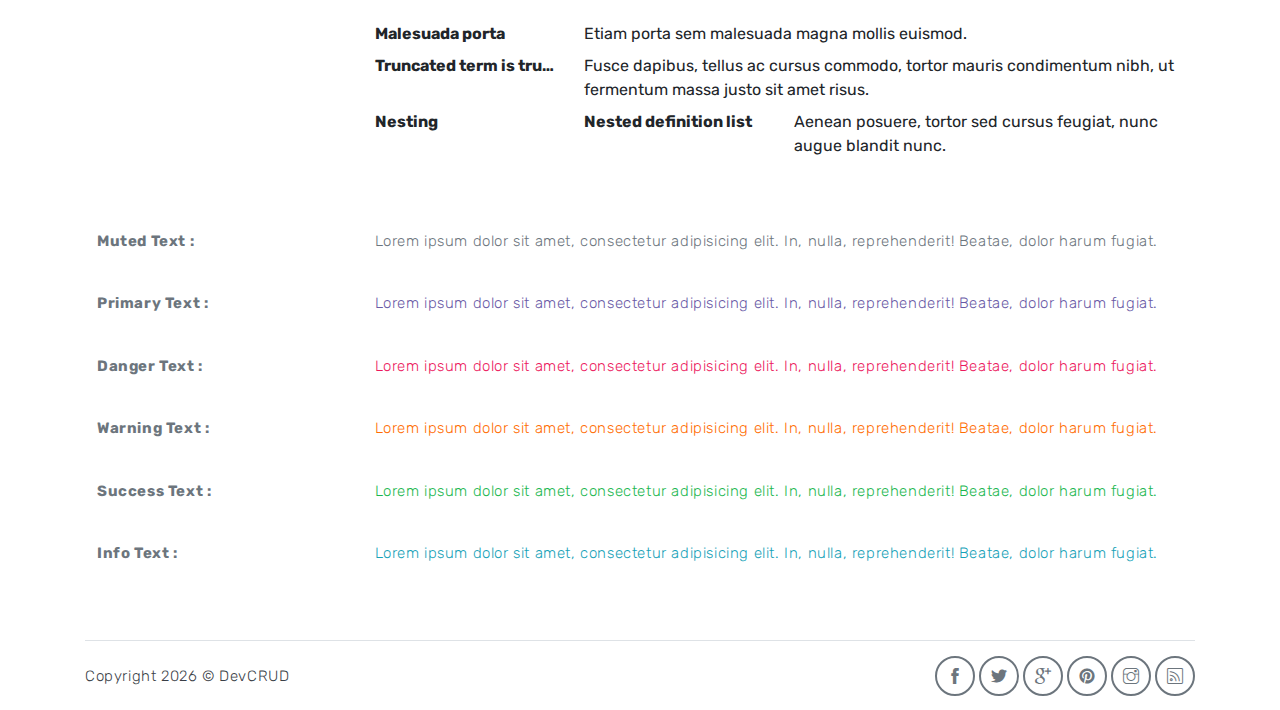
==== commit 010a30ae: "update" ====
--- a/components.html
+++ b/components.html
@@ -5,7 +5,7 @@
    <meta name="viewport" content="width=device-width, initial-scale=1, shrink-to-fit=no">
    <meta name="description" content="Start your development with Meyawo landing page.">
    <meta name="author" content="Devcrud">
-   <title>Meyawo Landing page | Components</title>
+   <title>Jp Web Designer| Work Space</title>
    <!-- font icons -->
    <link rel="stylesheet" href="assets/vendors/themify-icons/css/themify-icons.css">
    <!-- Bootstrap + Steller  -->
--- a/assets/vendors/themify-icons/css/themify-icons.css
+++ b/assets/vendors/themify-icons/css/themify-icons.css
@@ -0,0 +1,1081 @@
+@font-face {
+	font-family: 'themify';
+	src:url("../fonts/themify.eot?-fvbane");
+	src:url("../fonts/themify.eot?#iefix-fvbane") format("embedded-opentype"),
+		url("../fonts/themify.woff?-fvbane") format("woff"),
+		url("../fonts/themify.ttf?-fvbane") format("truetype"),
+		url("../fonts/themify.svg?-fvbane#themify") format("svg");
+	font-weight: normal;
+	font-style: normal;
+}
+
+[class^="ti-"], [class*=" ti-"] {
+	font-family: 'themify';
+	speak: none;
+	font-style: normal;
+	font-weight: normal;
+	font-variant: normal;
+	text-transform: none;
+	line-height: 1;
+
+	/* Better Font Rendering =========== */
+	-webkit-font-smoothing: antialiased;
+	-moz-osx-font-smoothing: grayscale;
+}
+
+.ti-wand:before {
+	content: "\e600";
+}
+.ti-volume:before {
+	content: "\e601";
+}
+.ti-user:before {
+	content: "\e602";
+}
+.ti-unlock:before {
+	content: "\e603";
+}
+.ti-unlink:before {
+	content: "\e604";
+}
+.ti-trash:before {
+	content: "\e605";
+}
+.ti-thought:before {
+	content: "\e606";
+}
+.ti-target:before {
+	content: "\e607";
+}
+.ti-tag:before {
+	content: "\e608";
+}
+.ti-tablet:before {
+	content: "\e609";
+}
+.ti-star:before {
+	content: "\e60a";
+}
+.ti-spray:before {
+	content: "\e60b";
+}
+.ti-signal:before {
+	content: "\e60c";
+}
+.ti-shopping-cart:before {
+	content: "\e60d";
+}
+.ti-shopping-cart-full:before {
+	content: "\e60e";
+}
+.ti-settings:before {
+	content: "\e60f";
+}
+.ti-search:before {
+	content: "\e610";
+}
+.ti-zoom-in:before {
+	content: "\e611";
+}
+.ti-zoom-out:before {
+	content: "\e612";
+}
+.ti-cut:before {
+	content: "\e613";
+}
+.ti-ruler:before {
+	content: "\e614";
+}
+.ti-ruler-pencil:before {
+	content: "\e615";
+}
+.ti-ruler-alt:before {
+	content: "\e616";
+}
+.ti-bookmark:before {
+	content: "\e617";
+}
+.ti-bookmark-alt:before {
+	content: "\e618";
+}
+.ti-reload:before {
+	content: "\e619";
+}
+.ti-plus:before {
+	content: "\e61a";
+}
+.ti-pin:before {
+	content: "\e61b";
+}
+.ti-pencil:before {
+	content: "\e61c";
+}
+.ti-pencil-alt:before {
+	content: "\e61d";
+}
+.ti-paint-roller:before {
+	content: "\e61e";
+}
+.ti-paint-bucket:before {
+	content: "\e61f";
+}
+.ti-na:before {
+	content: "\e620";
+}
+.ti-mobile:before {
+	content: "\e621";
+}
+.ti-minus:before {
+	content: "\e622";
+}
+.ti-medall:before {
+	content: "\e623";
+}
+.ti-medall-alt:before {
+	content: "\e624";
+}
+.ti-marker:before {
+	content: "\e625";
+}
+.ti-marker-alt:before {
+	content: "\e626";
+}
+.ti-arrow-up:before {
+	content: "\e627";
+}
+.ti-arrow-right:before {
+	content: "\e628";
+}
+.ti-arrow-left:before {
+	content: "\e629";
+}
+.ti-arrow-down:before {
+	content: "\e62a";
+}
+.ti-lock:before {
+	content: "\e62b";
+}
+.ti-location-arrow:before {
+	content: "\e62c";
+}
+.ti-link:before {
+	content: "\e62d";
+}
+.ti-layout:before {
+	content: "\e62e";
+}
+.ti-layers:before {
+	content: "\e62f";
+}
+.ti-layers-alt:before {
+	content: "\e630";
+}
+.ti-key:before {
+	content: "\e631";
+}
+.ti-import:before {
+	content: "\e632";
+}
+.ti-image:before {
+	content: "\e633";
+}
+.ti-heart:before {
+	content: "\e634";
+}
+.ti-heart-broken:before {
+	content: "\e635";
+}
+.ti-hand-stop:before {
+	content: "\e636";
+}
+.ti-hand-open:before {
+	content: "\e637";
+}
+.ti-hand-drag:before {
+	content: "\e638";
+}
+.ti-folder:before {
+	content: "\e639";
+}
+.ti-flag:before {
+	content: "\e63a";
+}
+.ti-flag-alt:before {
+	content: "\e63b";
+}
+.ti-flag-alt-2:before {
+	content: "\e63c";
+}
+.ti-eye:before {
+	content: "\e63d";
+}
+.ti-export:before {
+	content: "\e63e";
+}
+.ti-exchange-vertical:before {
+	content: "\e63f";
+}
+.ti-desktop:before {
+	content: "\e640";
+}
+.ti-cup:before {
+	content: "\e641";
+}
+.ti-crown:before {
+	content: "\e642";
+}
+.ti-comments:before {
+	content: "\e643";
+}
+.ti-comment:before {
+	content: "\e644";
+}
+.ti-comment-alt:before {
+	content: "\e645";
+}
+.ti-close:before {
+	content: "\e646";
+}
+.ti-clip:before {
+	content: "\e647";
+}
+.ti-angle-up:before {
+	content: "\e648";
+}
+.ti-angle-right:before {
+	content: "\e649";
+}
+.ti-angle-left:before {
+	content: "\e64a";
+}
+.ti-angle-down:before {
+	content: "\e64b";
+}
+.ti-check:before {
+	content: "\e64c";
+}
+.ti-check-box:before {
+	content: "\e64d";
+}
+.ti-camera:before {
+	content: "\e64e";
+}
+.ti-announcement:before {
+	content: "\e64f";
+}
+.ti-brush:before {
+	content: "\e650";
+}
+.ti-briefcase:before {
+	content: "\e651";
+}
+.ti-bolt:before {
+	content: "\e652";
+}
+.ti-bolt-alt:before {
+	content: "\e653";
+}
+.ti-blackboard:before {
+	content: "\e654";
+}
+.ti-bag:before {
+	content: "\e655";
+}
+.ti-move:before {
+	content: "\e656";
+}
+.ti-arrows-vertical:before {
+	content: "\e657";
+}
+.ti-arrows-horizontal:before {
+	content: "\e658";
+}
+.ti-fullscreen:before {
+	content: "\e659";
+}
+.ti-arrow-top-right:before {
+	content: "\e65a";
+}
+.ti-arrow-top-left:before {
+	content: "\e65b";
+}
+.ti-arrow-circle-up:before {
+	content: "\e65c";
+}
+.ti-arrow-circle-right:before {
+	content: "\e65d";
+}
+.ti-arrow-circle-left:before {
+	content: "\e65e";
+}
+.ti-arrow-circle-down:before {
+	content: "\e65f";
+}
+.ti-angle-double-up:before {
+	content: "\e660";
+}
+.ti-angle-double-right:before {
+	content: "\e661";
+}
+.ti-angle-double-left:before {
+	content: "\e662";
+}
+.ti-angle-double-down:before {
+	content: "\e663";
+}
+.ti-zip:before {
+	content: "\e664";
+}
+.ti-world:before {
+	content: "\e665";
+}
+.ti-wheelchair:before {
+	content: "\e666";
+}
+.ti-view-list:before {
+	content: "\e667";
+}
+.ti-view-list-alt:before {
+	content: "\e668";
+}
+.ti-view-grid:before {
+	content: "\e669";
+}
+.ti-uppercase:before {
+	content: "\e66a";
+}
+.ti-upload:before {
+	content: "\e66b";
+}
+.ti-underline:before {
+	content: "\e66c";
+}
+.ti-truck:before {
+	content: "\e66d";
+}
+.ti-timer:before {
+	content: "\e66e";
+}
+.ti-ticket:before {
+	content: "\e66f";
+}
+.ti-thumb-up:before {
+	content: "\e670";
+}
+.ti-thumb-down:before {
+	content: "\e671";
+}
+.ti-text:before {
+	content: "\e672";
+}
+.ti-stats-up:before {
+	content: "\e673";
+}
+.ti-stats-down:before {
+	content: "\e674";
+}
+.ti-split-v:before {
+	content: "\e675";
+}
+.ti-split-h:before {
+	content: "\e676";
+}
+.ti-smallcap:before {
+	content: "\e677";
+}
+.ti-shine:before {
+	content: "\e678";
+}
+.ti-shift-right:before {
+	content: "\e679";
+}
+.ti-shift-left:before {
+	content: "\e67a";
+}
+.ti-shield:before {
+	content: "\e67b";
+}
+.ti-notepad:before {
+	content: "\e67c";
+}
+.ti-server:before {
+	content: "\e67d";
+}
+.ti-quote-right:before {
+	content: "\e67e";
+}
+.ti-quote-left:before {
+	content: "\e67f";
+}
+.ti-pulse:before {
+	content: "\e680";
+}
+.ti-printer:before {
+	content: "\e681";
+}
+.ti-power-off:before {
+	content: "\e682";
+}
+.ti-plug:before {
+	content: "\e683";
+}
+.ti-pie-chart:before {
+	content: "\e684";
+}
+.ti-paragraph:before {
+	content: "\e685";
+}
+.ti-panel:before {
+	content: "\e686";
+}
+.ti-package:before {
+	content: "\e687";
+}
+.ti-music:before {
+	content: "\e688";
+}
+.ti-music-alt:before {
+	content: "\e689";
+}
+.ti-mouse:before {
+	content: "\e68a";
+}
+.ti-mouse-alt:before {
+	content: "\e68b";
+}
+.ti-money:before {
+	content: "\e68c";
+}
+.ti-microphone:before {
+	content: "\e68d";
+}
+.ti-menu:before {
+	content: "\e68e";
+}
+.ti-menu-alt:before {
+	content: "\e68f";
+}
+.ti-map:before {
+	content: "\e690";
+}
+.ti-map-alt:before {
+	content: "\e691";
+}
+.ti-loop:before {
+	content: "\e692";
+}
+.ti-location-pin:before {
+	content: "\e693";
+}
+.ti-list:before {
+	content: "\e694";
+}
+.ti-light-bulb:before {
+	content: "\e695";
+}
+.ti-Italic:before {
+	content: "\e696";
+}
+.ti-info:before {
+	content: "\e697";
+}
+.ti-infinite:before {
+	content: "\e698";
+}
+.ti-id-badge:before {
+	content: "\e699";
+}
+.ti-hummer:before {
+	content: "\e69a";
+}
+.ti-home:before {
+	content: "\e69b";
+}
+.ti-help:before {
+	content: "\e69c";
+}
+.ti-headphone:before {
+	content: "\e69d";
+}
+.ti-harddrives:before {
+	content: "\e69e";
+}
+.ti-harddrive:before {
+	content: "\e69f";
+}
+.ti-gift:before {
+	content: "\e6a0";
+}
+.ti-game:before {
+	content: "\e6a1";
+}
+.ti-filter:before {
+	content: "\e6a2";
+}
+.ti-files:before {
+	content: "\e6a3";
+}
+.ti-file:before {
+	content: "\e6a4";
+}
+.ti-eraser:before {
+	content: "\e6a5";
+}
+.ti-envelope:before {
+	content: "\e6a6";
+}
+.ti-download:before {
+	content: "\e6a7";
+}
+.ti-direction:before {
+	content: "\e6a8";
+}
+.ti-direction-alt:before {
+	content: "\e6a9";
+}
+.ti-dashboard:before {
+	content: "\e6aa";
+}
+.ti-control-stop:before {
+	content: "\e6ab";
+}
+.ti-control-shuffle:before {
+	content: "\e6ac";
+}
+.ti-control-play:before {
+	content: "\e6ad";
+}
+.ti-control-pause:before {
+	content: "\e6ae";
+}
+.ti-control-forward:before {
+	content: "\e6af";
+}
+.ti-control-backward:before {
+	content: "\e6b0";
+}
+.ti-cloud:before {
+	content: "\e6b1";
+}
+.ti-cloud-up:before {
+	content: "\e6b2";
+}
+.ti-cloud-down:before {
+	content: "\e6b3";
+}
+.ti-clipboard:before {
+	content: "\e6b4";
+}
+.ti-car:before {
+	content: "\e6b5";
+}
+.ti-calendar:before {
+	content: "\e6b6";
+}
+.ti-book:before {
+	content: "\e6b7";
+}
+.ti-bell:before {
+	content: "\e6b8";
+}
+.ti-basketball:before {
+	content: "\e6b9";
+}
+.ti-bar-chart:before {
+	content: "\e6ba";
+}
+.ti-bar-chart-alt:before {
+	content: "\e6bb";
+}
+.ti-back-right:before {
+	content: "\e6bc";
+}
+.ti-back-left:before {
+	content: "\e6bd";
+}
+.ti-arrows-corner:before {
+	content: "\e6be";
+}
+.ti-archive:before {
+	content: "\e6bf";
+}
+.ti-anchor:before {
+	content: "\e6c0";
+}
+.ti-align-right:before {
+	content: "\e6c1";
+}
+.ti-align-left:before {
+	content: "\e6c2";
+}
+.ti-align-justify:before {
+	content: "\e6c3";
+}
+.ti-align-center:before {
+	content: "\e6c4";
+}
+.ti-alert:before {
+	content: "\e6c5";
+}
+.ti-alarm-clock:before {
+	content: "\e6c6";
+}
+.ti-agenda:before {
+	content: "\e6c7";
+}
+.ti-write:before {
+	content: "\e6c8";
+}
+.ti-window:before {
+	content: "\e6c9";
+}
+.ti-widgetized:before {
+	content: "\e6ca";
+}
+.ti-widget:before {
+	content: "\e6cb";
+}
+.ti-widget-alt:before {
+	content: "\e6cc";
+}
+.ti-wallet:before {
+	content: "\e6cd";
+}
+.ti-video-clapper:before {
+	content: "\e6ce";
+}
+.ti-video-camera:before {
+	content: "\e6cf";
+}
+.ti-vector:before {
+	content: "\e6d0";
+}
+.ti-themify-logo:before {
+	content: "\e6d1";
+}
+.ti-themify-favicon:before {
+	content: "\e6d2";
+}
+.ti-themify-favicon-alt:before {
+	content: "\e6d3";
+}
+.ti-support:before {
+	content: "\e6d4";
+}
+.ti-stamp:before {
+	content: "\e6d5";
+}
+.ti-split-v-alt:before {
+	content: "\e6d6";
+}
+.ti-slice:before {
+	content: "\e6d7";
+}
+.ti-shortcode:before {
+	content: "\e6d8";
+}
+.ti-shift-right-alt:before {
+	content: "\e6d9";
+}
+.ti-shift-left-alt:before {
+	content: "\e6da";
+}
+.ti-ruler-alt-2:before {
+	content: "\e6db";
+}
+.ti-receipt:before {
+	content: "\e6dc";
+}
+.ti-pin2:before {
+	content: "\e6dd";
+}
+.ti-pin-alt:before {
+	content: "\e6de";
+}
+.ti-pencil-alt2:before {
+	content: "\e6df";
+}
+.ti-palette:before {
+	content: "\e6e0";
+}
+.ti-more:before {
+	content: "\e6e1";
+}
+.ti-more-alt:before {
+	content: "\e6e2";
+}
+.ti-microphone-alt:before {
+	content: "\e6e3";
+}
+.ti-magnet:before {
+	content: "\e6e4";
+}
+.ti-line-double:before {
+	content: "\e6e5";
+}
+.ti-line-dotted:before {
+	content: "\e6e6";
+}
+.ti-line-dashed:before {
+	content: "\e6e7";
+}
+.ti-layout-width-full:before {
+	content: "\e6e8";
+}
+.ti-layout-width-default:before {
+	content: "\e6e9";
+}
+.ti-layout-width-default-alt:before {
+	content: "\e6ea";
+}
+.ti-layout-tab:before {
+	content: "\e6eb";
+}
+.ti-layout-tab-window:before {
+	content: "\e6ec";
+}
+.ti-layout-tab-v:before {
+	content: "\e6ed";
+}
+.ti-layout-tab-min:before {
+	content: "\e6ee";
+}
+.ti-layout-slider:before {
+	content: "\e6ef";
+}
+.ti-layout-slider-alt:before {
+	content: "\e6f0";
+}
+.ti-layout-sidebar-right:before {
+	content: "\e6f1";
+}
+.ti-layout-sidebar-none:before {
+	content: "\e6f2";
+}
+.ti-layout-sidebar-left:before {
+	content: "\e6f3";
+}
+.ti-layout-placeholder:before {
+	content: "\e6f4";
+}
+.ti-layout-menu:before {
+	content: "\e6f5";
+}
+.ti-layout-menu-v:before {
+	content: "\e6f6";
+}
+.ti-layout-menu-separated:before {
+	content: "\e6f7";
+}
+.ti-layout-menu-full:before {
+	content: "\e6f8";
+}
+.ti-layout-media-right-alt:before {
+	content: "\e6f9";
+}
+.ti-layout-media-right:before {
+	content: "\e6fa";
+}
+.ti-layout-media-overlay:before {
+	content: "\e6fb";
+}
+.ti-layout-media-overlay-alt:before {
+	content: "\e6fc";
+}
+.ti-layout-media-overlay-alt-2:before {
+	content: "\e6fd";
+}
+.ti-layout-media-left-alt:before {
+	content: "\e6fe";
+}
+.ti-layout-media-left:before {
+	content: "\e6ff";
+}
+.ti-layout-media-center-alt:before {
+	content: "\e700";
+}
+.ti-layout-media-center:before {
+	content: "\e701";
+}
+.ti-layout-list-thumb:before {
+	content: "\e702";
+}
+.ti-layout-list-thumb-alt:before {
+	content: "\e703";
+}
+.ti-layout-list-post:before {
+	content: "\e704";
+}
+.ti-layout-list-large-image:before {
+	content: "\e705";
+}
+.ti-layout-line-solid:before {
+	content: "\e706";
+}
+.ti-layout-grid4:before {
+	content: "\e707";
+}
+.ti-layout-grid3:before {
+	content: "\e708";
+}
+.ti-layout-grid2:before {
+	content: "\e709";
+}
+.ti-layout-grid2-thumb:before {
+	content: "\e70a";
+}
+.ti-layout-cta-right:before {
+	content: "\e70b";
+}
+.ti-layout-cta-left:before {
+	content: "\e70c";
+}
+.ti-layout-cta-center:before {
+	content: "\e70d";
+}
+.ti-layout-cta-btn-right:before {
+	content: "\e70e";
+}
+.ti-layout-cta-btn-left:before {
+	content: "\e70f";
+}
+.ti-layout-column4:before {
+	content: "\e710";
+}
+.ti-layout-column3:before {
+	content: "\e711";
+}
+.ti-layout-column2:before {
+	content: "\e712";
+}
+.ti-layout-accordion-separated:before {
+	content: "\e713";
+}
+.ti-layout-accordion-merged:before {
+	content: "\e714";
+}
+.ti-layout-accordion-list:before {
+	content: "\e715";
+}
+.ti-ink-pen:before {
+	content: "\e716";
+}
+.ti-info-alt:before {
+	content: "\e717";
+}
+.ti-help-alt:before {
+	content: "\e718";
+}
+.ti-headphone-alt:before {
+	content: "\e719";
+}
+.ti-hand-point-up:before {
+	content: "\e71a";
+}
+.ti-hand-point-right:before {
+	content: "\e71b";
+}
+.ti-hand-point-left:before {
+	content: "\e71c";
+}
+.ti-hand-point-down:before {
+	content: "\e71d";
+}
+.ti-gallery:before {
+	content: "\e71e";
+}
+.ti-face-smile:before {
+	content: "\e71f";
+}
+.ti-face-sad:before {
+	content: "\e720";
+}
+.ti-credit-card:before {
+	content: "\e721";
+}
+.ti-control-skip-forward:before {
+	content: "\e722";
+}
+.ti-control-skip-backward:before {
+	content: "\e723";
+}
+.ti-control-record:before {
+	content: "\e724";
+}
+.ti-control-eject:before {
+	content: "\e725";
+}
+.ti-comments-smiley:before {
+	content: "\e726";
+}
+.ti-brush-alt:before {
+	content: "\e727";
+}
+.ti-youtube:before {
+	content: "\e728";
+}
+.ti-vimeo:before {
+	content: "\e729";
+}
+.ti-twitter:before {
+	content: "\e72a";
+}
+.ti-time:before {
+	content: "\e72b";
+}
+.ti-tumblr:before {
+	content: "\e72c";
+}
+.ti-skype:before {
+	content: "\e72d";
+}
+.ti-share:before {
+	content: "\e72e";
+}
+.ti-share-alt:before {
+	content: "\e72f";
+}
+.ti-rocket:before {
+	content: "\e730";
+}
+.ti-pinterest:before {
+	content: "\e731";
+}
+.ti-new-window:before {
+	content: "\e732";
+}
+.ti-microsoft:before {
+	content: "\e733";
+}
+.ti-list-ol:before {
+	content: "\e734";
+}
+.ti-linkedin:before {
+	content: "\e735";
+}
+.ti-layout-sidebar-2:before {
+	content: "\e736";
+}
+.ti-layout-grid4-alt:before {
+	content: "\e737";
+}
+.ti-layout-grid3-alt:before {
+	content: "\e738";
+}
+.ti-layout-grid2-alt:before {
+	content: "\e739";
+}
+.ti-layout-column4-alt:before {
+	content: "\e73a";
+}
+.ti-layout-column3-alt:before {
+	content: "\e73b";
+}
+.ti-layout-column2-alt:before {
+	content: "\e73c";
+}
+.ti-instagram:before {
+	content: "\e73d";
+}
+.ti-google:before {
+	content: "\e73e";
+}
+.ti-github:before {
+	content: "\e73f";
+}
+.ti-flickr:before {
+	content: "\e740";
+}
+.ti-facebook:before {
+	content: "\e741";
+}
+.ti-dropbox:before {
+	content: "\e742";
+}
+.ti-dribbble:before {
+	content: "\e743";
+}
+.ti-apple:before {
+	content: "\e744";
+}
+.ti-android:before {
+	content: "\e745";
+}
+.ti-save:before {
+	content: "\e746";
+}
+.ti-save-alt:before {
+	content: "\e747";
+}
+.ti-yahoo:before {
+	content: "\e748";
+}
+.ti-wordpress:before {
+	content: "\e749";
+}
+.ti-vimeo-alt:before {
+	content: "\e74a";
+}
+.ti-twitter-alt:before {
+	content: "\e74b";
+}
+.ti-tumblr-alt:before {
+	content: "\e74c";
+}
+.ti-trello:before {
+	content: "\e74d";
+}
+.ti-stack-overflow:before {
+	content: "\e74e";
+}
+.ti-soundcloud:before {
+	content: "\e74f";
+}
+.ti-sharethis:before {
+	content: "\e750";
+}
+.ti-sharethis-alt:before {
+	content: "\e751";
+}
+.ti-reddit:before {
+	content: "\e752";
+}
+.ti-pinterest-alt:before {
+	content: "\e753";
+}
+.ti-microsoft-alt:before {
+	content: "\e754";
+}
+.ti-linux:before {
+	content: "\e755";
+}
+.ti-jsfiddle:before {
+	content: "\e756";
+}
+.ti-joomla:before {
+	content: "\e757";
+}
+.ti-html5:before {
+	content: "\e758";
+}
+.ti-flickr-alt:before {
+	content: "\e759";
+}
+.ti-email:before {
+	content: "\e75a";
+}
+.ti-drupal:before {
+	content: "\e75b";
+}
+.ti-dropbox-alt:before {
+	content: "\e75c";
+}
+.ti-css3:before {
+	content: "\e75d";
+}
+.ti-rss:before {
+	content: "\e75e";
+}
+.ti-rss-alt:before {
+	content: "\e75f";
+}
--- a/assets/css/meyawo.css
+++ b/assets/css/meyawo.css
@@ -0,0 +1,12237 @@
+@charset "UTF-8";
+/*!
+=========================================================
+* Meyawo Landing page
+=========================================================
+
+* Copyright: 2019 DevCRUD (https://devcrud.com)
+* Licensed: (https://devcrud.com/licenses)
+* Coded by www.devcrud.com
+
+=========================================================
+
+* The above copyright notice and this permission notice shall be included in all copies or substantial portions of the Software.
+*/
+/* @import url("https://fonts.googleapis.com/css?family=Baloo+Paaji|Open+Sans:300,300i,400,400i,600,600i,700,700i"); */
+
+@import url('https://fonts.googleapis.com/css2?family=Rubik:ital,wght@0,300;0,400;0,500;0,600;0,700;1,300&display=swap');
+
+:root {
+  --blue: #1e549f;
+  --indigo: #695aa6;
+  --purple: #6f42c1;
+  --pink: #e83e8c;
+  --red: #ec185d;
+  --orange: #ff6d02;
+  --yellow: #ffc107;
+  --green: #1bb74f;
+  --teal: #20c997;
+  --cyan: #17a2b8;
+  --white: #fff;
+  --gray: #6c757d;
+  --gray-dark: #393e46;
+  --primary: #695aa6;
+  --secondary: #393e46;
+  --success: #1bb74f;
+  --info: #17a2b8;
+  --warning: #ff6d02;
+  --danger: #ec185d;
+  --light: #f8f9fa;
+  --dark: #212529;
+  --breakpoint-xs: 0;
+  --breakpoint-sm: 576px;
+  --breakpoint-md: 768px;
+  --breakpoint-lg: 992px;
+  --breakpoint-xl: 1200px;
+  --font-family-sans-serif: "Rubik", sans-serif;
+  --font-family-monospace: SFMono-Regular, Menlo, Monaco, Consolas, "Liberation Mono", "Courier New", monospace;
+}
+
+*,
+*::before,
+*::after {
+  box-sizing: border-box;
+}
+
+html {
+  font-family: sans-serif;
+  line-height: 1.15;
+  -webkit-text-size-adjust: 100%;
+  -webkit-tap-highlight-color: rgba(0, 0, 0, 0);
+}
+
+article, aside, figcaption, figure, footer, header, hgroup, main, nav, section {
+  display: block;
+}
+
+body {
+  margin: 0;
+  font-family: "Rubik", sans-serif;
+  font-size: 1rem;
+  font-weight: 400;
+  line-height: 1.5;
+  color: #212529;
+  text-align: left;
+  background-color: #fff;
+}
+
+[tabindex="-1"]:focus {
+  outline: 0 !important;
+}
+
+hr {
+  box-sizing: content-box;
+  height: 0;
+  overflow: visible;
+}
+
+h1, h2, h3, h4, h5, h6 {
+  margin-top: 0;
+  margin-bottom: 0.5rem;
+}
+
+p {
+  margin-top: 0;
+  margin-bottom: 1rem;
+}
+
+abbr[title],
+abbr[data-original-title] {
+  text-decoration: underline;
+  -webkit-text-decoration: underline dotted;
+          text-decoration: underline dotted;
+  cursor: help;
+  border-bottom: 0;
+  -webkit-text-decoration-skip-ink: none;
+          text-decoration-skip-ink: none;
+}
+
+address {
+  margin-bottom: 1rem;
+  font-style: normal;
+  line-height: inherit;
+}
+
+ol,
+ul,
+dl {
+  margin-top: 0;
+  margin-bottom: 1rem;
+}
+
+ol ol,
+ul ul,
+ol ul,
+ul ol {
+  margin-bottom: 0;
+}
+
+dt {
+  font-weight: 700;
+}
+
+dd {
+  margin-bottom: .5rem;
+  margin-left: 0;
+}
+
+blockquote {
+  margin: 0 0 1rem;
+}
+
+b,
+strong {
+  font-weight: bolder;
+}
+
+small {
+  font-size: 80%;
+}
+
+sub,
+sup {
+  position: relative;
+  font-size: 75%;
+  line-height: 0;
+  vertical-align: baseline;
+}
+
+sub {
+  bottom: -.25em;
+}
+
+sup {
+  top: -.5em;
+}
+
+a {
+  color: #1e549f;
+  text-decoration: none;
+  background-color: transparent;
+}
+
+a:hover {
+  color: #17a2b8;
+  text-decoration: none;
+}
+
+a:not([href]):not([tabindex]) {
+  color: inherit;
+  text-decoration: none;
+}
+
+a:not([href]):not([tabindex]):hover, a:not([href]):not([tabindex]):focus {
+  color: inherit;
+  text-decoration: none;
+}
+
+a:not([href]):not([tabindex]):focus {
+  outline: 0;
+}
+
+pre,
+code,
+kbd,
+samp {
+  font-family: SFMono-Regular, Menlo, Monaco, Consolas, "Liberation Mono", "Courier New", monospace;
+  font-size: 1em;
+}
+
+pre {
+  margin-top: 0;
+  margin-bottom: 1rem;
+  overflow: auto;
+}
+
+figure {
+  margin: 0 0 1rem;
+}
+
+img {
+  vertical-align: middle;
+  border-style: none;
+}
+
+svg {
+  overflow: hidden;
+  vertical-align: middle;
+}
+
+table {
+  border-collapse: collapse;
+}
+
+caption {
+  padding-top: 0.75rem;
+  padding-bottom: 0.75rem;
+  color: #6c757d;
+  text-align: left;
+  caption-side: bottom;
+}
+
+th {
+  text-align: inherit;
+}
+
+label {
+  display: inline-block;
+  margin-bottom: 0.5rem;
+}
+
+button {
+  border-radius: 0;
+}
+
+button:focus {
+  outline: 1px dotted;
+  outline: 5px auto -webkit-focus-ring-color;
+}
+
+input,
+button,
+select,
+optgroup,
+textarea {
+  margin: 0;
+  font-family: inherit;
+  font-size: inherit;
+  line-height: inherit;
+}
+
+button,
+input {
+  overflow: visible;
+}
+
+button,
+select {
+  text-transform: none;
+}
+
+select {
+  word-wrap: normal;
+}
+
+button,
+[type="button"],
+[type="reset"],
+[type="submit"] {
+  -webkit-appearance: button;
+}
+
+button:not(:disabled),
+[type="button"]:not(:disabled),
+[type="reset"]:not(:disabled),
+[type="submit"]:not(:disabled) {
+  cursor: pointer;
+}
+
+button::-moz-focus-inner,
+[type="button"]::-moz-focus-inner,
+[type="reset"]::-moz-focus-inner,
+[type="submit"]::-moz-focus-inner {
+  padding: 0;
+  border-style: none;
+}
+
+input[type="radio"],
+input[type="checkbox"] {
+  box-sizing: border-box;
+  padding: 0;
+}
+
+input[type="date"],
+input[type="time"],
+input[type="datetime-local"],
+input[type="month"] {
+  -webkit-appearance: listbox;
+}
+
+textarea {
+  overflow: auto;
+  resize: vertical;
+}
+
+fieldset {
+  min-width: 0;
+  padding: 0;
+  margin: 0;
+  border: 0;
+}
+
+legend {
+  display: block;
+  width: 100%;
+  max-width: 100%;
+  padding: 0;
+  margin-bottom: .5rem;
+  font-size: 1.5rem;
+  line-height: inherit;
+  color: inherit;
+  white-space: normal;
+}
+
+progress {
+  vertical-align: baseline;
+}
+
+[type="number"]::-webkit-inner-spin-button,
+[type="number"]::-webkit-outer-spin-button {
+  height: auto;
+}
+
+[type="search"] {
+  outline-offset: -2px;
+  -webkit-appearance: none;
+}
+
+[type="search"]::-webkit-search-decoration {
+  -webkit-appearance: none;
+}
+
+::-webkit-file-upload-button {
+  font: inherit;
+  -webkit-appearance: button;
+}
+
+output {
+  display: inline-block;
+}
+
+summary {
+  display: list-item;
+  cursor: pointer;
+}
+
+template {
+  display: none;
+}
+
+[hidden] {
+  display: none !important;
+}
+
+h1, h2, h3, h4, h5, h6,
+.h1, .h2, .h3, .h4, .h5, .h6 {
+  margin-bottom: 0.5rem;
+  font-weight: 500;
+  line-height: 1.2;
+}
+
+h1, .h1 {
+  font-size: 2.5rem;
+}
+
+h2, .h2 {
+  font-size: 2rem;
+}
+
+h3, .h3 {
+  font-size: 1.75rem;
+}
+
+h4, .h4 {
+  font-size: 1.5rem;
+}
+
+h5, .h5 {
+  font-size: 1.25rem;
+}
+
+h6, .h6 {
+  font-size: 1rem;
+}
+
+.lead {
+  font-size: 1.25rem;
+  font-weight: 300;
+}
+
+.display-1 {
+  font-size: 6rem;
+  font-weight: 300;
+  line-height: 1.2;
+}
+
+.display-2 {
+  font-size: 5.5rem;
+  font-weight: 300;
+  line-height: 1.2;
+}
+
+.display-3 {
+  font-size: 4.5rem;
+  font-weight: 300;
+  line-height: 1.2;
+}
+
+.display-4 {
+  font-size: 3.5rem;
+  font-weight: 300;
+  line-height: 1.2;
+}
+
+hr {
+  margin-top: 1rem;
+  margin-bottom: 1rem;
+  border: 0;
+  border-top: 1px solid rgba(0, 0, 0, 0.1);
+}
+
+small,
+.small {
+  font-size: 80%;
+  font-weight: 400;
+}
+
+mark,
+.mark {
+  padding: 0.2em;
+  background-color: #fcf8e3;
+}
+
+.list-unstyled {
+  padding-left: 0;
+  list-style: none;
+}
+
+.list-inline {
+  padding-left: 0;
+  list-style: none;
+}
+
+.list-inline-item {
+  display: inline-block;
+}
+
+.list-inline-item:not(:last-child) {
+  margin-right: 0.5rem;
+}
+
+.initialism {
+  font-size: 90%;
+  text-transform: uppercase;
+}
+
+.blockquote {
+  margin-bottom: 1rem;
+  font-size: 1.25rem;
+}
+
+.blockquote-footer {
+  display: block;
+  font-size: 80%;
+  color: #6c757d;
+}
+
+.blockquote-footer::before {
+  content: "\2014\00A0";
+}
+
+.img-fluid {
+  max-width: 100%;
+  height: auto;
+}
+
+.img-thumbnail {
+  padding: 0.25rem;
+  background-color: #fff;
+  border: 1px solid #dee2e6;
+  border-radius: 0.25rem;
+  max-width: 100%;
+  height: auto;
+}
+
+.figure {
+  display: inline-block;
+}
+
+.figure-img {
+  margin-bottom: 0.5rem;
+  line-height: 1;
+}
+
+.figure-caption {
+  font-size: 90%;
+  color: #6c757d;
+}
+
+code {
+  font-size: 87.5%;
+  color: #e83e8c;
+  word-break: break-word;
+}
+
+a > code {
+  color: inherit;
+}
+
+kbd {
+  padding: 0.2rem 0.4rem;
+  font-size: 87.5%;
+  color: #fff;
+  background-color: #212529;
+  border-radius: 0.2rem;
+}
+
+kbd kbd {
+  padding: 0;
+  font-size: 100%;
+  font-weight: 700;
+}
+
+pre {
+  display: block;
+  font-size: 87.5%;
+  color: #212529;
+}
+
+pre code {
+  font-size: inherit;
+  color: inherit;
+  word-break: normal;
+}
+
+.pre-scrollable {
+  max-height: 340px;
+  overflow-y: scroll;
+}
+
+.container {
+  width: 100%;
+  padding-right: 15px;
+  padding-left: 15px;
+  margin-right: auto;
+  margin-left: auto;
+}
+
+@media (min-width: 576px) {
+  .container {
+    max-width: 540px;
+  }
+}
+
+@media (min-width: 768px) {
+  .container {
+    max-width: 720px;
+  }
+}
+
+@media (min-width: 992px) {
+  .container {
+    max-width: 960px;
+  }
+}
+
+@media (min-width: 1200px) {
+  .container {
+    max-width: 1140px;
+  }
+}
+
+.container-fluid {
+  width: 100%;
+  padding-right: 15px;
+  padding-left: 15px;
+  margin-right: auto;
+  margin-left: auto;
+}
+
+.row {
+  display: -webkit-box;
+  display: -webkit-flex;
+  display: -ms-flexbox;
+  display: flex;
+  -webkit-flex-wrap: wrap;
+      -ms-flex-wrap: wrap;
+          flex-wrap: wrap;
+  margin-right: -15px;
+  margin-left: -15px;
+}
+
+.no-gutters {
+  margin-right: 0;
+  margin-left: 0;
+}
+
+.no-gutters > .col,
+.no-gutters > [class*="col-"] {
+  padding-right: 0;
+  padding-left: 0;
+}
+
+.col-1, .col-2, .col-3, .col-4, .col-5, .col-6, .col-7, .col-8, .col-9, .col-10, .col-11, .col-12, .col,
+.col-auto, .col-sm-1, .col-sm-2, .col-sm-3, .col-sm-4, .col-sm-5, .col-sm-6, .col-sm-7, .col-sm-8, .col-sm-9, .col-sm-10, .col-sm-11, .col-sm-12, .col-sm,
+.col-sm-auto, .col-md-1, .col-md-2, .col-md-3, .col-md-4, .col-md-5, .col-md-6, .col-md-7, .col-md-8, .col-md-9, .col-md-10, .col-md-11, .col-md-12, .col-md,
+.col-md-auto, .col-lg-1, .col-lg-2, .col-lg-3, .col-lg-4, .col-lg-5, .col-lg-6, .col-lg-7, .col-lg-8, .col-lg-9, .col-lg-10, .col-lg-11, .col-lg-12, .col-lg,
+.col-lg-auto, .col-xl-1, .col-xl-2, .col-xl-3, .col-xl-4, .col-xl-5, .col-xl-6, .col-xl-7, .col-xl-8, .col-xl-9, .col-xl-10, .col-xl-11, .col-xl-12, .col-xl,
+.col-xl-auto {
+  position: relative;
+  width: 100%;
+  padding-right: 15px;
+  padding-left: 15px;
+}
+
+.col {
+  -webkit-flex-basis: 0;
+      -ms-flex-preferred-size: 0;
+          flex-basis: 0;
+  -webkit-box-flex: 1;
+  -webkit-flex-grow: 1;
+      -ms-flex-positive: 1;
+          flex-grow: 1;
+  max-width: 100%;
+}
+
+.col-auto {
+  -webkit-box-flex: 0;
+  -webkit-flex: 0 0 auto;
+      -ms-flex: 0 0 auto;
+          flex: 0 0 auto;
+  width: auto;
+  max-width: 100%;
+}
+
+.col-1 {
+  -webkit-box-flex: 0;
+  -webkit-flex: 0 0 8.33333%;
+      -ms-flex: 0 0 8.33333%;
+          flex: 0 0 8.33333%;
+  max-width: 8.33333%;
+}
+
+.col-2 {
+  -webkit-box-flex: 0;
+  -webkit-flex: 0 0 16.66667%;
+      -ms-flex: 0 0 16.66667%;
+          flex: 0 0 16.66667%;
+  max-width: 16.66667%;
+}
+
+.col-3 {
+  -webkit-box-flex: 0;
+  -webkit-flex: 0 0 25%;
+      -ms-flex: 0 0 25%;
+          flex: 0 0 25%;
+  max-width: 25%;
+}
+
+.col-4 {
+  -webkit-box-flex: 0;
+  -webkit-flex: 0 0 33.33333%;
+      -ms-flex: 0 0 33.33333%;
+          flex: 0 0 33.33333%;
+  max-width: 33.33333%;
+}
+
+.col-5 {
+  -webkit-box-flex: 0;
+  -webkit-flex: 0 0 41.66667%;
+      -ms-flex: 0 0 41.66667%;
+          flex: 0 0 41.66667%;
+  max-width: 41.66667%;
+}
+
+.col-6 {
+  -webkit-box-flex: 0;
+  -webkit-flex: 0 0 50%;
+      -ms-flex: 0 0 50%;
+          flex: 0 0 50%;
+  max-width: 50%;
+}
+
+.col-7 {
+  -webkit-box-flex: 0;
+  -webkit-flex: 0 0 58.33333%;
+      -ms-flex: 0 0 58.33333%;
+          flex: 0 0 58.33333%;
+  max-width: 58.33333%;
+}
+
+.col-8 {
+  -webkit-box-flex: 0;
+  -webkit-flex: 0 0 66.66667%;
+      -ms-flex: 0 0 66.66667%;
+          flex: 0 0 66.66667%;
+  max-width: 66.66667%;
+}
+
+.col-9 {
+  -webkit-box-flex: 0;
+  -webkit-flex: 0 0 75%;
+      -ms-flex: 0 0 75%;
+          flex: 0 0 75%;
+  max-width: 75%;
+}
+
+.col-10 {
+  -webkit-box-flex: 0;
+  -webkit-flex: 0 0 83.33333%;
+      -ms-flex: 0 0 83.33333%;
+          flex: 0 0 83.33333%;
+  max-width: 83.33333%;
+}
+
+.col-11 {
+  -webkit-box-flex: 0;
+  -webkit-flex: 0 0 91.66667%;
+      -ms-flex: 0 0 91.66667%;
+          flex: 0 0 91.66667%;
+  max-width: 91.66667%;
+}
+
+.col-12 {
+  -webkit-box-flex: 0;
+  -webkit-flex: 0 0 100%;
+      -ms-flex: 0 0 100%;
+          flex: 0 0 100%;
+  max-width: 100%;
+}
+
+.order-first {
+  -webkit-box-ordinal-group: 0;
+  -webkit-order: -1;
+      -ms-flex-order: -1;
+          order: -1;
+}
+
+.order-last {
+  -webkit-box-ordinal-group: 14;
+  -webkit-order: 13;
+      -ms-flex-order: 13;
+          order: 13;
+}
+
+.order-0 {
+  -webkit-box-ordinal-group: 1;
+  -webkit-order: 0;
+      -ms-flex-order: 0;
+          order: 0;
+}
+
+.order-1 {
+  -webkit-box-ordinal-group: 2;
+  -webkit-order: 1;
+      -ms-flex-order: 1;
+          order: 1;
+}
+
+.order-2 {
+  -webkit-box-ordinal-group: 3;
+  -webkit-order: 2;
+      -ms-flex-order: 2;
+          order: 2;
+}
+
+.order-3 {
+  -webkit-box-ordinal-group: 4;
+  -webkit-order: 3;
+      -ms-flex-order: 3;
+          order: 3;
+}
+
+.order-4 {
+  -webkit-box-ordinal-group: 5;
+  -webkit-order: 4;
+      -ms-flex-order: 4;
+          order: 4;
+}
+
+.order-5 {
+  -webkit-box-ordinal-group: 6;
+  -webkit-order: 5;
+      -ms-flex-order: 5;
+          order: 5;
+}
+
+.order-6 {
+  -webkit-box-ordinal-group: 7;
+  -webkit-order: 6;
+      -ms-flex-order: 6;
+          order: 6;
+}
+
+.order-7 {
+  -webkit-box-ordinal-group: 8;
+  -webkit-order: 7;
+      -ms-flex-order: 7;
+          order: 7;
+}
+
+.order-8 {
+  -webkit-box-ordinal-group: 9;
+  -webkit-order: 8;
+      -ms-flex-order: 8;
+          order: 8;
+}
+
+.order-9 {
+  -webkit-box-ordinal-group: 10;
+  -webkit-order: 9;
+      -ms-flex-order: 9;
+          order: 9;
+}
+
+.order-10 {
+  -webkit-box-ordinal-group: 11;
+  -webkit-order: 10;
+      -ms-flex-order: 10;
+          order: 10;
+}
+
+.order-11 {
+  -webkit-box-ordinal-group: 12;
+  -webkit-order: 11;
+      -ms-flex-order: 11;
+          order: 11;
+}
+
+.order-12 {
+  -webkit-box-ordinal-group: 13;
+  -webkit-order: 12;
+      -ms-flex-order: 12;
+          order: 12;
+}
+
+.offset-1 {
+  margin-left: 8.33333%;
+}
+
+.offset-2 {
+  margin-left: 16.66667%;
+}
+
+.offset-3 {
+  margin-left: 25%;
+}
+
+.offset-4 {
+  margin-left: 33.33333%;
+}
+
+.offset-5 {
+  margin-left: 41.66667%;
+}
+
+.offset-6 {
+  margin-left: 50%;
+}
+
+.offset-7 {
+  margin-left: 58.33333%;
+}
+
+.offset-8 {
+  margin-left: 66.66667%;
+}
+
+.offset-9 {
+  margin-left: 75%;
+}
+
+.offset-10 {
+  margin-left: 83.33333%;
+}
+
+.offset-11 {
+  margin-left: 91.66667%;
+}
+
+@media (min-width: 576px) {
+  .col-sm {
+    -webkit-flex-basis: 0;
+        -ms-flex-preferred-size: 0;
+            flex-basis: 0;
+    -webkit-box-flex: 1;
+    -webkit-flex-grow: 1;
+        -ms-flex-positive: 1;
+            flex-grow: 1;
+    max-width: 100%;
+  }
+  .col-sm-auto {
+    -webkit-box-flex: 0;
+    -webkit-flex: 0 0 auto;
+        -ms-flex: 0 0 auto;
+            flex: 0 0 auto;
+    width: auto;
+    max-width: 100%;
+  }
+  .col-sm-1 {
+    -webkit-box-flex: 0;
+    -webkit-flex: 0 0 8.33333%;
+        -ms-flex: 0 0 8.33333%;
+            flex: 0 0 8.33333%;
+    max-width: 8.33333%;
+  }
+  .col-sm-2 {
+    -webkit-box-flex: 0;
+    -webkit-flex: 0 0 16.66667%;
+        -ms-flex: 0 0 16.66667%;
+            flex: 0 0 16.66667%;
+    max-width: 16.66667%;
+  }
+  .col-sm-3 {
+    -webkit-box-flex: 0;
+    -webkit-flex: 0 0 25%;
+        -ms-flex: 0 0 25%;
+            flex: 0 0 25%;
+    max-width: 25%;
+  }
+  .col-sm-4 {
+    -webkit-box-flex: 0;
+    -webkit-flex: 0 0 33.33333%;
+        -ms-flex: 0 0 33.33333%;
+            flex: 0 0 33.33333%;
+    max-width: 33.33333%;
+  }
+  .col-sm-5 {
+    -webkit-box-flex: 0;
+    -webkit-flex: 0 0 41.66667%;
+        -ms-flex: 0 0 41.66667%;
+            flex: 0 0 41.66667%;
+    max-width: 41.66667%;
+  }
+  .col-sm-6 {
+    -webkit-box-flex: 0;
+    -webkit-flex: 0 0 50%;
+        -ms-flex: 0 0 50%;
+            flex: 0 0 50%;
+    max-width: 50%;
+  }
+  .col-sm-7 {
+    -webkit-box-flex: 0;
+    -webkit-flex: 0 0 58.33333%;
+        -ms-flex: 0 0 58.33333%;
+            flex: 0 0 58.33333%;
+    max-width: 58.33333%;
+  }
+  .col-sm-8 {
+    -webkit-box-flex: 0;
+    -webkit-flex: 0 0 66.66667%;
+        -ms-flex: 0 0 66.66667%;
+            flex: 0 0 66.66667%;
+    max-width: 66.66667%;
+  }
+  .col-sm-9 {
+    -webkit-box-flex: 0;
+    -webkit-flex: 0 0 75%;
+        -ms-flex: 0 0 75%;
+            flex: 0 0 75%;
+    max-width: 75%;
+  }
+  .col-sm-10 {
+    -webkit-box-flex: 0;
+    -webkit-flex: 0 0 83.33333%;
+        -ms-flex: 0 0 83.33333%;
+            flex: 0 0 83.33333%;
+    max-width: 83.33333%;
+  }
+  .col-sm-11 {
+    -webkit-box-flex: 0;
+    -webkit-flex: 0 0 91.66667%;
+        -ms-flex: 0 0 91.66667%;
+            flex: 0 0 91.66667%;
+    max-width: 91.66667%;
+  }
+  .col-sm-12 {
+    -webkit-box-flex: 0;
+    -webkit-flex: 0 0 100%;
+        -ms-flex: 0 0 100%;
+            flex: 0 0 100%;
+    max-width: 100%;
+  }
+  .order-sm-first {
+    -webkit-box-ordinal-group: 0;
+    -webkit-order: -1;
+        -ms-flex-order: -1;
+            order: -1;
+  }
+  .order-sm-last {
+    -webkit-box-ordinal-group: 14;
+    -webkit-order: 13;
+        -ms-flex-order: 13;
+            order: 13;
+  }
+  .order-sm-0 {
+    -webkit-box-ordinal-group: 1;
+    -webkit-order: 0;
+        -ms-flex-order: 0;
+            order: 0;
+  }
+  .order-sm-1 {
+    -webkit-box-ordinal-group: 2;
+    -webkit-order: 1;
+        -ms-flex-order: 1;
+            order: 1;
+  }
+  .order-sm-2 {
+    -webkit-box-ordinal-group: 3;
+    -webkit-order: 2;
+        -ms-flex-order: 2;
+            order: 2;
+  }
+  .order-sm-3 {
+    -webkit-box-ordinal-group: 4;
+    -webkit-order: 3;
+        -ms-flex-order: 3;
+            order: 3;
+  }
+  .order-sm-4 {
+    -webkit-box-ordinal-group: 5;
+    -webkit-order: 4;
+        -ms-flex-order: 4;
+            order: 4;
+  }
+  .order-sm-5 {
+    -webkit-box-ordinal-group: 6;
+    -webkit-order: 5;
+        -ms-flex-order: 5;
+            order: 5;
+  }
+  .order-sm-6 {
+    -webkit-box-ordinal-group: 7;
+    -webkit-order: 6;
+        -ms-flex-order: 6;
+            order: 6;
+  }
+  .order-sm-7 {
+    -webkit-box-ordinal-group: 8;
+    -webkit-order: 7;
+        -ms-flex-order: 7;
+            order: 7;
+  }
+  .order-sm-8 {
+    -webkit-box-ordinal-group: 9;
+    -webkit-order: 8;
+        -ms-flex-order: 8;
+            order: 8;
+  }
+  .order-sm-9 {
+    -webkit-box-ordinal-group: 10;
+    -webkit-order: 9;
+        -ms-flex-order: 9;
+            order: 9;
+  }
+  .order-sm-10 {
+    -webkit-box-ordinal-group: 11;
+    -webkit-order: 10;
+        -ms-flex-order: 10;
+            order: 10;
+  }
+  .order-sm-11 {
+    -webkit-box-ordinal-group: 12;
+    -webkit-order: 11;
+        -ms-flex-order: 11;
+            order: 11;
+  }
+  .order-sm-12 {
+    -webkit-box-ordinal-group: 13;
+    -webkit-order: 12;
+        -ms-flex-order: 12;
+            order: 12;
+  }
+  .offset-sm-0 {
+    margin-left: 0;
+  }
+  .offset-sm-1 {
+    margin-left: 8.33333%;
+  }
+  .offset-sm-2 {
+    margin-left: 16.66667%;
+  }
+  .offset-sm-3 {
+    margin-left: 25%;
+  }
+  .offset-sm-4 {
+    margin-left: 33.33333%;
+  }
+  .offset-sm-5 {
+    margin-left: 41.66667%;
+  }
+  .offset-sm-6 {
+    margin-left: 50%;
+  }
+  .offset-sm-7 {
+    margin-left: 58.33333%;
+  }
+  .offset-sm-8 {
+    margin-left: 66.66667%;
+  }
+  .offset-sm-9 {
+    margin-left: 75%;
+  }
+  .offset-sm-10 {
+    margin-left: 83.33333%;
+  }
+  .offset-sm-11 {
+    margin-left: 91.66667%;
+  }
+}
+
+@media (min-width: 768px) {
+  .col-md {
+    -webkit-flex-basis: 0;
+        -ms-flex-preferred-size: 0;
+            flex-basis: 0;
+    -webkit-box-flex: 1;
+    -webkit-flex-grow: 1;
+        -ms-flex-positive: 1;
+            flex-grow: 1;
+    max-width: 100%;
+  }
+  .col-md-auto {
+    -webkit-box-flex: 0;
+    -webkit-flex: 0 0 auto;
+        -ms-flex: 0 0 auto;
+            flex: 0 0 auto;
+    width: auto;
+    max-width: 100%;
+  }
+  .col-md-1 {
+    -webkit-box-flex: 0;
+    -webkit-flex: 0 0 8.33333%;
+        -ms-flex: 0 0 8.33333%;
+            flex: 0 0 8.33333%;
+    max-width: 8.33333%;
+  }
+  .col-md-2 {
+    -webkit-box-flex: 0;
+    -webkit-flex: 0 0 16.66667%;
+        -ms-flex: 0 0 16.66667%;
+            flex: 0 0 16.66667%;
+    max-width: 16.66667%;
+  }
+  .col-md-3 {
+    -webkit-box-flex: 0;
+    -webkit-flex: 0 0 25%;
+        -ms-flex: 0 0 25%;
+            flex: 0 0 25%;
+    max-width: 25%;
+  }
+  .col-md-4 {
+    -webkit-box-flex: 0;
+    -webkit-flex: 0 0 33.33333%;
+        -ms-flex: 0 0 33.33333%;
+            flex: 0 0 33.33333%;
+    max-width: 33.33333%;
+  }
+  .col-md-5 {
+    -webkit-box-flex: 0;
+    -webkit-flex: 0 0 41.66667%;
+        -ms-flex: 0 0 41.66667%;
+            flex: 0 0 41.66667%;
+    max-width: 41.66667%;
+  }
+  .col-md-6 {
+    -webkit-box-flex: 0;
+    -webkit-flex: 0 0 50%;
+        -ms-flex: 0 0 50%;
+            flex: 0 0 50%;
+    max-width: 50%;
+  }
+  .col-md-7 {
+    -webkit-box-flex: 0;
+    -webkit-flex: 0 0 58.33333%;
+        -ms-flex: 0 0 58.33333%;
+            flex: 0 0 58.33333%;
+    max-width: 58.33333%;
+  }
+  .col-md-8 {
+    -webkit-box-flex: 0;
+    -webkit-flex: 0 0 66.66667%;
+        -ms-flex: 0 0 66.66667%;
+            flex: 0 0 66.66667%;
+    max-width: 66.66667%;
+  }
+  .col-md-9 {
+    -webkit-box-flex: 0;
+    -webkit-flex: 0 0 75%;
+        -ms-flex: 0 0 75%;
+            flex: 0 0 75%;
+    max-width: 75%;
+  }
+  .col-md-10 {
+    -webkit-box-flex: 0;
+    -webkit-flex: 0 0 83.33333%;
+        -ms-flex: 0 0 83.33333%;
+            flex: 0 0 83.33333%;
+    max-width: 83.33333%;
+  }
+  .col-md-11 {
+    -webkit-box-flex: 0;
+    -webkit-flex: 0 0 91.66667%;
+        -ms-flex: 0 0 91.66667%;
+            flex: 0 0 91.66667%;
+    max-width: 91.66667%;
+  }
+  .col-md-12 {
+    -webkit-box-flex: 0;
+    -webkit-flex: 0 0 100%;
+        -ms-flex: 0 0 100%;
+            flex: 0 0 100%;
+    max-width: 100%;
+  }
+  .order-md-first {
+    -webkit-box-ordinal-group: 0;
+    -webkit-order: -1;
+        -ms-flex-order: -1;
+            order: -1;
+  }
+  .order-md-last {
+    -webkit-box-ordinal-group: 14;
+    -webkit-order: 13;
+        -ms-flex-order: 13;
+            order: 13;
+  }
+  .order-md-0 {
+    -webkit-box-ordinal-group: 1;
+    -webkit-order: 0;
+        -ms-flex-order: 0;
+            order: 0;
+  }
+  .order-md-1 {
+    -webkit-box-ordinal-group: 2;
+    -webkit-order: 1;
+        -ms-flex-order: 1;
+            order: 1;
+  }
+  .order-md-2 {
+    -webkit-box-ordinal-group: 3;
+    -webkit-order: 2;
+        -ms-flex-order: 2;
+            order: 2;
+  }
+  .order-md-3 {
+    -webkit-box-ordinal-group: 4;
+    -webkit-order: 3;
+        -ms-flex-order: 3;
+            order: 3;
+  }
+  .order-md-4 {
+    -webkit-box-ordinal-group: 5;
+    -webkit-order: 4;
+        -ms-flex-order: 4;
+            order: 4;
+  }
+  .order-md-5 {
+    -webkit-box-ordinal-group: 6;
+    -webkit-order: 5;
+        -ms-flex-order: 5;
+            order: 5;
+  }
+  .order-md-6 {
+    -webkit-box-ordinal-group: 7;
+    -webkit-order: 6;
+        -ms-flex-order: 6;
+            order: 6;
+  }
+  .order-md-7 {
+    -webkit-box-ordinal-group: 8;
+    -webkit-order: 7;
+        -ms-flex-order: 7;
+            order: 7;
+  }
+  .order-md-8 {
+    -webkit-box-ordinal-group: 9;
+    -webkit-order: 8;
+        -ms-flex-order: 8;
+            order: 8;
+  }
+  .order-md-9 {
+    -webkit-box-ordinal-group: 10;
+    -webkit-order: 9;
+        -ms-flex-order: 9;
+            order: 9;
+  }
+  .order-md-10 {
+    -webkit-box-ordinal-group: 11;
+    -webkit-order: 10;
+        -ms-flex-order: 10;
+            order: 10;
+  }
+  .order-md-11 {
+    -webkit-box-ordinal-group: 12;
+    -webkit-order: 11;
+        -ms-flex-order: 11;
+            order: 11;
+  }
+  .order-md-12 {
+    -webkit-box-ordinal-group: 13;
+    -webkit-order: 12;
+        -ms-flex-order: 12;
+            order: 12;
+  }
+  .offset-md-0 {
+    margin-left: 0;
+  }
+  .offset-md-1 {
+    margin-left: 8.33333%;
+  }
+  .offset-md-2 {
+    margin-left: 16.66667%;
+  }
+  .offset-md-3 {
+    margin-left: 25%;
+  }
+  .offset-md-4 {
+    margin-left: 33.33333%;
+  }
+  .offset-md-5 {
+    margin-left: 41.66667%;
+  }
+  .offset-md-6 {
+    margin-left: 50%;
+  }
+  .offset-md-7 {
+    margin-left: 58.33333%;
+  }
+  .offset-md-8 {
+    margin-left: 66.66667%;
+  }
+  .offset-md-9 {
+    margin-left: 75%;
+  }
+  .offset-md-10 {
+    margin-left: 83.33333%;
+  }
+  .offset-md-11 {
+    margin-left: 91.66667%;
+  }
+}
+
+@media (min-width: 992px) {
+  .col-lg {
+    -webkit-flex-basis: 0;
+        -ms-flex-preferred-size: 0;
+            flex-basis: 0;
+    -webkit-box-flex: 1;
+    -webkit-flex-grow: 1;
+        -ms-flex-positive: 1;
+            flex-grow: 1;
+    max-width: 100%;
+  }
+  .col-lg-auto {
+    -webkit-box-flex: 0;
+    -webkit-flex: 0 0 auto;
+        -ms-flex: 0 0 auto;
+            flex: 0 0 auto;
+    width: auto;
+    max-width: 100%;
+  }
+  .col-lg-1 {
+    -webkit-box-flex: 0;
+    -webkit-flex: 0 0 8.33333%;
+        -ms-flex: 0 0 8.33333%;
+            flex: 0 0 8.33333%;
+    max-width: 8.33333%;
+  }
+  .col-lg-2 {
+    -webkit-box-flex: 0;
+    -webkit-flex: 0 0 16.66667%;
+        -ms-flex: 0 0 16.66667%;
+            flex: 0 0 16.66667%;
+    max-width: 16.66667%;
+  }
+  .col-lg-3 {
+    -webkit-box-flex: 0;
+    -webkit-flex: 0 0 25%;
+        -ms-flex: 0 0 25%;
+            flex: 0 0 25%;
+    max-width: 25%;
+  }
+  .col-lg-4 {
+    -webkit-box-flex: 0;
+    -webkit-flex: 0 0 33.33333%;
+        -ms-flex: 0 0 33.33333%;
+            flex: 0 0 33.33333%;
+    max-width: 33.33333%;
+  }
+  .col-lg-5 {
+    -webkit-box-flex: 0;
+    -webkit-flex: 0 0 41.66667%;
+        -ms-flex: 0 0 41.66667%;
+            flex: 0 0 41.66667%;
+    max-width: 41.66667%;
+  }
+  .col-lg-6 {
+    -webkit-box-flex: 0;
+    -webkit-flex: 0 0 50%;
+        -ms-flex: 0 0 50%;
+            flex: 0 0 50%;
+    max-width: 50%;
+  }
+  .col-lg-7 {
+    -webkit-box-flex: 0;
+    -webkit-flex: 0 0 58.33333%;
+        -ms-flex: 0 0 58.33333%;
+            flex: 0 0 58.33333%;
+    max-width: 58.33333%;
+  }
+  .col-lg-8 {
+    -webkit-box-flex: 0;
+    -webkit-flex: 0 0 66.66667%;
+        -ms-flex: 0 0 66.66667%;
+            flex: 0 0 66.66667%;
+    max-width: 66.66667%;
+  }
+  .col-lg-9 {
+    -webkit-box-flex: 0;
+    -webkit-flex: 0 0 75%;
+        -ms-flex: 0 0 75%;
+            flex: 0 0 75%;
+    max-width: 75%;
+  }
+  .col-lg-10 {
+    -webkit-box-flex: 0;
+    -webkit-flex: 0 0 83.33333%;
+        -ms-flex: 0 0 83.33333%;
+            flex: 0 0 83.33333%;
+    max-width: 83.33333%;
+  }
+  .col-lg-11 {
+    -webkit-box-flex: 0;
+    -webkit-flex: 0 0 91.66667%;
+        -ms-flex: 0 0 91.66667%;
+            flex: 0 0 91.66667%;
+    max-width: 91.66667%;
+  }
+  .col-lg-12 {
+    -webkit-box-flex: 0;
+    -webkit-flex: 0 0 100%;
+        -ms-flex: 0 0 100%;
+            flex: 0 0 100%;
+    max-width: 100%;
+  }
+  .order-lg-first {
+    -webkit-box-ordinal-group: 0;
+    -webkit-order: -1;
+        -ms-flex-order: -1;
+            order: -1;
+  }
+  .order-lg-last {
+    -webkit-box-ordinal-group: 14;
+    -webkit-order: 13;
+        -ms-flex-order: 13;
+            order: 13;
+  }
+  .order-lg-0 {
+    -webkit-box-ordinal-group: 1;
+    -webkit-order: 0;
+        -ms-flex-order: 0;
+            order: 0;
+  }
+  .order-lg-1 {
+    -webkit-box-ordinal-group: 2;
+    -webkit-order: 1;
+        -ms-flex-order: 1;
+            order: 1;
+  }
+  .order-lg-2 {
+    -webkit-box-ordinal-group: 3;
+    -webkit-order: 2;
+        -ms-flex-order: 2;
+            order: 2;
+  }
+  .order-lg-3 {
+    -webkit-box-ordinal-group: 4;
+    -webkit-order: 3;
+        -ms-flex-order: 3;
+            order: 3;
+  }
+  .order-lg-4 {
+    -webkit-box-ordinal-group: 5;
+    -webkit-order: 4;
+        -ms-flex-order: 4;
+            order: 4;
+  }
+  .order-lg-5 {
+    -webkit-box-ordinal-group: 6;
+    -webkit-order: 5;
+        -ms-flex-order: 5;
+            order: 5;
+  }
+  .order-lg-6 {
+    -webkit-box-ordinal-group: 7;
+    -webkit-order: 6;
+        -ms-flex-order: 6;
+            order: 6;
+  }
+  .order-lg-7 {
+    -webkit-box-ordinal-group: 8;
+    -webkit-order: 7;
+        -ms-flex-order: 7;
+            order: 7;
+  }
+  .order-lg-8 {
+    -webkit-box-ordinal-group: 9;
+    -webkit-order: 8;
+        -ms-flex-order: 8;
+            order: 8;
+  }
+  .order-lg-9 {
+    -webkit-box-ordinal-group: 10;
+    -webkit-order: 9;
+        -ms-flex-order: 9;
+            order: 9;
+  }
+  .order-lg-10 {
+    -webkit-box-ordinal-group: 11;
+    -webkit-order: 10;
+        -ms-flex-order: 10;
+            order: 10;
+  }
+  .order-lg-11 {
+    -webkit-box-ordinal-group: 12;
+    -webkit-order: 11;
+        -ms-flex-order: 11;
+            order: 11;
+  }
+  .order-lg-12 {
+    -webkit-box-ordinal-group: 13;
+    -webkit-order: 12;
+        -ms-flex-order: 12;
+            order: 12;
+  }
+  .offset-lg-0 {
+    margin-left: 0;
+  }
+  .offset-lg-1 {
+    margin-left: 8.33333%;
+  }
+  .offset-lg-2 {
+    margin-left: 16.66667%;
+  }
+  .offset-lg-3 {
+    margin-left: 25%;
+  }
+  .offset-lg-4 {
+    margin-left: 33.33333%;
+  }
+  .offset-lg-5 {
+    margin-left: 41.66667%;
+  }
+  .offset-lg-6 {
+    margin-left: 50%;
+  }
+  .offset-lg-7 {
+    margin-left: 58.33333%;
+  }
+  .offset-lg-8 {
+    margin-left: 66.66667%;
+  }
+  .offset-lg-9 {
+    margin-left: 75%;
+  }
+  .offset-lg-10 {
+    margin-left: 83.33333%;
+  }
+  .offset-lg-11 {
+    margin-left: 91.66667%;
+  }
+}
+
+@media (min-width: 1200px) {
+  .col-xl {
+    -webkit-flex-basis: 0;
+        -ms-flex-preferred-size: 0;
+            flex-basis: 0;
+    -webkit-box-flex: 1;
+    -webkit-flex-grow: 1;
+        -ms-flex-positive: 1;
+            flex-grow: 1;
+    max-width: 100%;
+  }
+  .col-xl-auto {
+    -webkit-box-flex: 0;
+    -webkit-flex: 0 0 auto;
+        -ms-flex: 0 0 auto;
+            flex: 0 0 auto;
+    width: auto;
+    max-width: 100%;
+  }
+  .col-xl-1 {
+    -webkit-box-flex: 0;
+    -webkit-flex: 0 0 8.33333%;
+        -ms-flex: 0 0 8.33333%;
+            flex: 0 0 8.33333%;
+    max-width: 8.33333%;
+  }
+  .col-xl-2 {
+    -webkit-box-flex: 0;
+    -webkit-flex: 0 0 16.66667%;
+        -ms-flex: 0 0 16.66667%;
+            flex: 0 0 16.66667%;
+    max-width: 16.66667%;
+  }
+  .col-xl-3 {
+    -webkit-box-flex: 0;
+    -webkit-flex: 0 0 25%;
+        -ms-flex: 0 0 25%;
+            flex: 0 0 25%;
+    max-width: 25%;
+  }
+  .col-xl-4 {
+    -webkit-box-flex: 0;
+    -webkit-flex: 0 0 33.33333%;
+        -ms-flex: 0 0 33.33333%;
+            flex: 0 0 33.33333%;
+    max-width: 33.33333%;
+  }
+  .col-xl-5 {
+    -webkit-box-flex: 0;
+    -webkit-flex: 0 0 41.66667%;
+        -ms-flex: 0 0 41.66667%;
+            flex: 0 0 41.66667%;
+    max-width: 41.66667%;
+  }
+  .col-xl-6 {
+    -webkit-box-flex: 0;
+    -webkit-flex: 0 0 50%;
+        -ms-flex: 0 0 50%;
+            flex: 0 0 50%;
+    max-width: 50%;
+  }
+  .col-xl-7 {
+    -webkit-box-flex: 0;
+    -webkit-flex: 0 0 58.33333%;
+        -ms-flex: 0 0 58.33333%;
+            flex: 0 0 58.33333%;
+    max-width: 58.33333%;
+  }
+  .col-xl-8 {
+    -webkit-box-flex: 0;
+    -webkit-flex: 0 0 66.66667%;
+        -ms-flex: 0 0 66.66667%;
+            flex: 0 0 66.66667%;
+    max-width: 66.66667%;
+  }
+  .col-xl-9 {
+    -webkit-box-flex: 0;
+    -webkit-flex: 0 0 75%;
+        -ms-flex: 0 0 75%;
+            flex: 0 0 75%;
+    max-width: 75%;
+  }
+  .col-xl-10 {
+    -webkit-box-flex: 0;
+    -webkit-flex: 0 0 83.33333%;
+        -ms-flex: 0 0 83.33333%;
+            flex: 0 0 83.33333%;
+    max-width: 83.33333%;
+  }
+  .col-xl-11 {
+    -webkit-box-flex: 0;
+    -webkit-flex: 0 0 91.66667%;
+        -ms-flex: 0 0 91.66667%;
+            flex: 0 0 91.66667%;
+    max-width: 91.66667%;
+  }
+  .col-xl-12 {
+    -webkit-box-flex: 0;
+    -webkit-flex: 0 0 100%;
+        -ms-flex: 0 0 100%;
+            flex: 0 0 100%;
+    max-width: 100%;
+  }
+  .order-xl-first {
+    -webkit-box-ordinal-group: 0;
+    -webkit-order: -1;
+        -ms-flex-order: -1;
+            order: -1;
+  }
+  .order-xl-last {
+    -webkit-box-ordinal-group: 14;
+    -webkit-order: 13;
+        -ms-flex-order: 13;
+            order: 13;
+  }
+  .order-xl-0 {
+    -webkit-box-ordinal-group: 1;
+    -webkit-order: 0;
+        -ms-flex-order: 0;
+            order: 0;
+  }
+  .order-xl-1 {
+    -webkit-box-ordinal-group: 2;
+    -webkit-order: 1;
+        -ms-flex-order: 1;
+            order: 1;
+  }
+  .order-xl-2 {
+    -webkit-box-ordinal-group: 3;
+    -webkit-order: 2;
+        -ms-flex-order: 2;
+            order: 2;
+  }
+  .order-xl-3 {
+    -webkit-box-ordinal-group: 4;
+    -webkit-order: 3;
+        -ms-flex-order: 3;
+            order: 3;
+  }
+  .order-xl-4 {
+    -webkit-box-ordinal-group: 5;
+    -webkit-order: 4;
+        -ms-flex-order: 4;
+            order: 4;
+  }
+  .order-xl-5 {
+    -webkit-box-ordinal-group: 6;
+    -webkit-order: 5;
+        -ms-flex-order: 5;
+            order: 5;
+  }
+  .order-xl-6 {
+    -webkit-box-ordinal-group: 7;
+    -webkit-order: 6;
+        -ms-flex-order: 6;
+            order: 6;
+  }
+  .order-xl-7 {
+    -webkit-box-ordinal-group: 8;
+    -webkit-order: 7;
+        -ms-flex-order: 7;
+            order: 7;
+  }
+  .order-xl-8 {
+    -webkit-box-ordinal-group: 9;
+    -webkit-order: 8;
+        -ms-flex-order: 8;
+            order: 8;
+  }
+  .order-xl-9 {
+    -webkit-box-ordinal-group: 10;
+    -webkit-order: 9;
+        -ms-flex-order: 9;
+            order: 9;
+  }
+  .order-xl-10 {
+    -webkit-box-ordinal-group: 11;
+    -webkit-order: 10;
+        -ms-flex-order: 10;
+            order: 10;
+  }
+  .order-xl-11 {
+    -webkit-box-ordinal-group: 12;
+    -webkit-order: 11;
+        -ms-flex-order: 11;
+            order: 11;
+  }
+  .order-xl-12 {
+    -webkit-box-ordinal-group: 13;
+    -webkit-order: 12;
+        -ms-flex-order: 12;
+            order: 12;
+  }
+  .offset-xl-0 {
+    margin-left: 0;
+  }
+  .offset-xl-1 {
+    margin-left: 8.33333%;
+  }
+  .offset-xl-2 {
+    margin-left: 16.66667%;
+  }
+  .offset-xl-3 {
+    margin-left: 25%;
+  }
+  .offset-xl-4 {
+    margin-left: 33.33333%;
+  }
+  .offset-xl-5 {
+    margin-left: 41.66667%;
+  }
+  .offset-xl-6 {
+    margin-left: 50%;
+  }
+  .offset-xl-7 {
+    margin-left: 58.33333%;
+  }
+  .offset-xl-8 {
+    margin-left: 66.66667%;
+  }
+  .offset-xl-9 {
+    margin-left: 75%;
+  }
+  .offset-xl-10 {
+    margin-left: 83.33333%;
+  }
+  .offset-xl-11 {
+    margin-left: 91.66667%;
+  }
+}
+
+.table {
+  width: 100%;
+  margin-bottom: 1rem;
+  color: #212529;
+}
+
+.table th,
+.table td {
+  padding: 0.75rem;
+  vertical-align: top;
+  border-top: 1px solid #dee2e6;
+}
+
+.table thead th {
+  vertical-align: bottom;
+  border-bottom: 2px solid #dee2e6;
+}
+
+.table tbody + tbody {
+  border-top: 2px solid #dee2e6;
+}
+
+.table-sm th,
+.table-sm td {
+  padding: 0.3rem;
+}
+
+.table-bordered {
+  border: 1px solid #dee2e6;
+}
+
+.table-bordered th,
+.table-bordered td {
+  border: 1px solid #dee2e6;
+}
+
+.table-bordered thead th,
+.table-bordered thead td {
+  border-bottom-width: 2px;
+}
+
+.table-borderless th,
+.table-borderless td,
+.table-borderless thead th,
+.table-borderless tbody + tbody {
+  border: 0;
+}
+
+.table-striped tbody tr:nth-of-type(odd) {
+  background-color: rgba(0, 0, 0, 0.05);
+}
+
+.table-hover tbody tr:hover {
+  color: #212529;
+  background-color: rgba(0, 0, 0, 0.075);
+}
+
+.table-primary,
+.table-primary > th,
+.table-primary > td {
+  background-color: #d5d1e6;
+}
+
+.table-primary th,
+.table-primary td,
+.table-primary thead th,
+.table-primary tbody + tbody {
+  border-color: #b1a9d1;
+}
+
+.table-hover .table-primary:hover {
+  background-color: #c6c0dd;
+}
+
+.table-hover .table-primary:hover > td,
+.table-hover .table-primary:hover > th {
+  background-color: #c6c0dd;
+}
+
+.table-secondary,
+.table-secondary > th,
+.table-secondary > td {
+  background-color: #c8c9cb;
+}
+
+.table-secondary th,
+.table-secondary td,
+.table-secondary thead th,
+.table-secondary tbody + tbody {
+  border-color: #989b9f;
+}
+
+.table-hover .table-secondary:hover {
+  background-color: #bbbcbf;
+}
+
+.table-hover .table-secondary:hover > td,
+.table-hover .table-secondary:hover > th {
+  background-color: #bbbcbf;
+}
+
+.table-success,
+.table-success > th,
+.table-success > td {
+  background-color: #bfebce;
+}
+
+.table-success th,
+.table-success td,
+.table-success thead th,
+.table-success tbody + tbody {
+  border-color: #88daa3;
+}
+
+.table-hover .table-success:hover {
+  background-color: #ace5bf;
+}
+
+.table-hover .table-success:hover > td,
+.table-hover .table-success:hover > th {
+  background-color: #ace5bf;
+}
+
+.table-info,
+.table-info > th,
+.table-info > td {
+  background-color: #bee5eb;
+}
+
+.table-info th,
+.table-info td,
+.table-info thead th,
+.table-info tbody + tbody {
+  border-color: #86cfda;
+}
+
+.table-hover .table-info:hover {
+  background-color: #abdde5;
+}
+
+.table-hover .table-info:hover > td,
+.table-hover .table-info:hover > th {
+  background-color: #abdde5;
+}
+
+.table-warning,
+.table-warning > th,
+.table-warning > td {
+  background-color: #ffd6b8;
+}
+
+.table-warning th,
+.table-warning td,
+.table-warning thead th,
+.table-warning tbody + tbody {
+  border-color: #ffb37b;
+}
+
+.table-hover .table-warning:hover {
+  background-color: #ffc79f;
+}
+
+.table-hover .table-warning:hover > td,
+.table-hover .table-warning:hover > th {
+  background-color: #ffc79f;
+}
+
+.table-danger,
+.table-danger > th,
+.table-danger > td {
+  background-color: #fabed2;
+}
+
+.table-danger th,
+.table-danger td,
+.table-danger thead th,
+.table-danger tbody + tbody {
+  border-color: #f587ab;
+}
+
+.table-hover .table-danger:hover {
+  background-color: #f8a6c2;
+}
+
+.table-hover .table-danger:hover > td,
+.table-hover .table-danger:hover > th {
+  background-color: #f8a6c2;
+}
+
+.table-light,
+.table-light > th,
+.table-light > td {
+  background-color: #fdfdfe;
+}
+
+.table-light th,
+.table-light td,
+.table-light thead th,
+.table-light tbody + tbody {
+  border-color: #fbfcfc;
+}
+
+.table-hover .table-light:hover {
+  background-color: #ececf6;
+}
+
+.table-hover .table-light:hover > td,
+.table-hover .table-light:hover > th {
+  background-color: #ececf6;
+}
+
+.table-dark,
+.table-dark > th,
+.table-dark > td {
+  background-color: #c1c2c3;
+}
+
+.table-dark th,
+.table-dark td,
+.table-dark thead th,
+.table-dark tbody + tbody {
+  border-color: #8c8e90;
+}
+
+.table-hover .table-dark:hover {
+  background-color: #b4b5b6;
+}
+
+.table-hover .table-dark:hover > td,
+.table-hover .table-dark:hover > th {
+  background-color: #b4b5b6;
+}
+
+.table-active,
+.table-active > th,
+.table-active > td {
+  background-color: rgba(0, 0, 0, 0.075);
+}
+
+.table-hover .table-active:hover {
+  background-color: rgba(0, 0, 0, 0.075);
+}
+
+.table-hover .table-active:hover > td,
+.table-hover .table-active:hover > th {
+  background-color: rgba(0, 0, 0, 0.075);
+}
+
+.table .thead-dark th {
+  color: #fff;
+  background-color: #393e46;
+  border-color: #4a515b;
+}
+
+.table .thead-light th {
+  color: #495057;
+  background-color: #e9ecef;
+  border-color: #dee2e6;
+}
+
+.table-dark {
+  color: #fff;
+  background-color: #393e46;
+}
+
+.table-dark th,
+.table-dark td,
+.table-dark thead th {
+  border-color: #4a515b;
+}
+
+.table-dark.table-bordered {
+  border: 0;
+}
+
+.table-dark.table-striped tbody tr:nth-of-type(odd) {
+  background-color: rgba(255, 255, 255, 0.05);
+}
+
+.table-dark.table-hover tbody tr:hover {
+  color: #fff;
+  background-color: rgba(255, 255, 255, 0.075);
+}
+
+@media (max-width: 575.98px) {
+  .table-responsive-sm {
+    display: block;
+    width: 100%;
+    overflow-x: auto;
+    -webkit-overflow-scrolling: touch;
+  }
+  .table-responsive-sm > .table-bordered {
+    border: 0;
+  }
+}
+
+@media (max-width: 767.98px) {
+  .table-responsive-md {
+    display: block;
+    width: 100%;
+    overflow-x: auto;
+    -webkit-overflow-scrolling: touch;
+  }
+  .table-responsive-md > .table-bordered {
+    border: 0;
+  }
+}
+
+@media (max-width: 991.98px) {
+  .table-responsive-lg {
+    display: block;
+    width: 100%;
+    overflow-x: auto;
+    -webkit-overflow-scrolling: touch;
+  }
+  .table-responsive-lg > .table-bordered {
+    border: 0;
+  }
+}
+
+@media (max-width: 1199.98px) {
+  .table-responsive-xl {
+    display: block;
+    width: 100%;
+    overflow-x: auto;
+    -webkit-overflow-scrolling: touch;
+  }
+  .table-responsive-xl > .table-bordered {
+    border: 0;
+  }
+}
+
+.table-responsive {
+  display: block;
+  width: 100%;
+  overflow-x: auto;
+  -webkit-overflow-scrolling: touch;
+}
+
+.table-responsive > .table-bordered {
+  border: 0;
+}
+
+.form-control {
+  display: block;
+  width: 100%;
+  height: calc(1.5em + 0.75rem + 2px);
+  padding: 0.375rem 0.75rem;
+  font-size: 1rem;
+  font-weight: 400;
+  line-height: 1.5;
+  color: #495057;
+  background-color: rgba(0, 0, 0, 0.01);
+  background-clip: padding-box;
+  border: 1px solid #ced4da;
+  border-radius: 0.25rem;
+  -webkit-transition: border-color 0.15s ease-in-out, box-shadow 0.15s ease-in-out;
+  transition: border-color 0.15s ease-in-out, box-shadow 0.15s ease-in-out;
+}
+
+@media (prefers-reduced-motion: reduce) {
+  .form-control {
+    -webkit-transition: none;
+    transition: none;
+  }
+}
+
+.form-control::-ms-expand {
+  background-color: transparent;
+  border: 0;
+}
+
+.form-control:focus {
+  color: #495057;
+  background-color: rgba(0, 0, 0, 0.01);
+  border-color: #b4add3;
+  outline: 0;
+  box-shadow: 0 0 0 0.2rem rgba(105, 90, 166, 0.25);
+}
+
+.form-control::-webkit-input-placeholder {
+  color: #6c757d;
+  opacity: 1;
+}
+
+.form-control::-moz-placeholder {
+  color: #6c757d;
+  opacity: 1;
+}
+
+.form-control:-ms-input-placeholder {
+  color: #6c757d;
+  opacity: 1;
+}
+
+.form-control::-ms-input-placeholder {
+  color: #6c757d;
+  opacity: 1;
+}
+
+.form-control::placeholder {
+  color: #6c757d;
+  opacity: 1;
+}
+
+.form-control:disabled, .form-control[readonly] {
+  background-color: #e9ecef;
+  opacity: 1;
+}
+
+select.form-control:focus::-ms-value {
+  color: #495057;
+  background-color: rgba(0, 0, 0, 0.01);
+}
+
+.form-control-file,
+.form-control-range {
+  display: block;
+  width: 100%;
+}
+
+.col-form-label {
+  padding-top: calc(0.375rem + 1px);
+  padding-bottom: calc(0.375rem + 1px);
+  margin-bottom: 0;
+  font-size: inherit;
+  line-height: 1.5;
+}
+
+.col-form-label-lg {
+  padding-top: calc(0.5rem + 1px);
+  padding-bottom: calc(0.5rem + 1px);
+  font-size: 1.25rem;
+  line-height: 1.5;
+}
+
+.col-form-label-sm {
+  padding-top: calc(0.25rem + 1px);
+  padding-bottom: calc(0.25rem + 1px);
+  font-size: 0.875rem;
+  line-height: 1.5;
+}
+
+.form-control-plaintext {
+  display: block;
+  width: 100%;
+  padding-top: 0.375rem;
+  padding-bottom: 0.375rem;
+  margin-bottom: 0;
+  line-height: 1.5;
+  color: #212529;
+  background-color: transparent;
+  border: solid transparent;
+  border-width: 1px 0;
+}
+
+.form-control-plaintext.form-control-sm, .form-control-plaintext.form-control-lg {
+  padding-right: 0;
+  padding-left: 0;
+}
+
+.form-control-sm {
+  height: calc(1.5em + 0.5rem + 2px);
+  padding: 0.25rem 0.5rem;
+  font-size: 0.875rem;
+  line-height: 1.5;
+  border-radius: 0.2rem;
+}
+
+.form-control-lg {
+  height: calc(1.5em + 1rem + 2px);
+  padding: 0.5rem 1rem;
+  font-size: 1.25rem;
+  line-height: 1.5;
+  border-radius: 0.3rem;
+}
+
+select.form-control[size], select.form-control[multiple] {
+  height: auto;
+}
+
+textarea.form-control {
+  height: auto;
+}
+
+.form-group {
+  margin-bottom: 1rem;
+}
+
+.form-text {
+  display: block;
+  margin-top: 0.25rem;
+}
+
+.form-row {
+  display: -webkit-box;
+  display: -webkit-flex;
+  display: -ms-flexbox;
+  display: flex;
+  -webkit-flex-wrap: wrap;
+      -ms-flex-wrap: wrap;
+          flex-wrap: wrap;
+  margin-right: -5px;
+  margin-left: -5px;
+}
+
+.form-row > .col,
+.form-row > [class*="col-"] {
+  padding-right: 5px;
+  padding-left: 5px;
+}
+
+.form-check {
+  position: relative;
+  display: block;
+  padding-left: 1.25rem;
+}
+
+.form-check-input {
+  position: absolute;
+  margin-top: 0.3rem;
+  margin-left: -1.25rem;
+}
+
+.form-check-input:disabled ~ .form-check-label {
+  color: #6c757d;
+}
+
+.form-check-label {
+  margin-bottom: 0;
+}
+
+.form-check-inline {
+  display: -webkit-inline-box;
+  display: -webkit-inline-flex;
+  display: -ms-inline-flexbox;
+  display: inline-flex;
+  -webkit-box-align: center;
+  -webkit-align-items: center;
+      -ms-flex-align: center;
+          align-items: center;
+  padding-left: 0;
+  margin-right: 0.75rem;
+}
+
+.form-check-inline .form-check-input {
+  position: static;
+  margin-top: 0;
+  margin-right: 0.3125rem;
+  margin-left: 0;
+}
+
+.valid-feedback {
+  display: none;
+  width: 100%;
+  margin-top: 0.25rem;
+  font-size: 80%;
+  color: #1bb74f;
+}
+
+.valid-tooltip {
+  position: absolute;
+  top: 100%;
+  z-index: 5;
+  display: none;
+  max-width: 100%;
+  padding: 0.25rem 0.5rem;
+  margin-top: .1rem;
+  font-size: 0.875rem;
+  line-height: 1.5;
+  color: #fff;
+  background-color: rgba(27, 183, 79, 0.9);
+  border-radius: 0.25rem;
+}
+
+.was-validated .form-control:valid, .form-control.is-valid {
+  border-color: #1bb74f;
+  padding-right: calc(1.5em + 0.75rem);
+  background-image: url("data:image/svg+xml,%3csvg xmlns='http://www.w3.org/2000/svg' viewBox='0 0 8 8'%3e%3cpath fill='%231bb74f' d='M2.3 6.73L.6 4.53c-.4-1.04.46-1.4 1.1-.8l1.1 1.4 3.4-3.8c.6-.63 1.6-.27 1.2.7l-4 4.6c-.43.5-.8.4-1.1.1z'/%3e%3c/svg%3e");
+  background-repeat: no-repeat;
+  background-position: center right calc(0.375em + 0.1875rem);
+  background-size: calc(0.75em + 0.375rem) calc(0.75em + 0.375rem);
+}
+
+.was-validated .form-control:valid:focus, .form-control.is-valid:focus {
+  border-color: #1bb74f;
+  box-shadow: 0 0 0 0.2rem rgba(27, 183, 79, 0.25);
+}
+
+.was-validated .form-control:valid ~ .valid-feedback,
+.was-validated .form-control:valid ~ .valid-tooltip, .form-control.is-valid ~ .valid-feedback,
+.form-control.is-valid ~ .valid-tooltip {
+  display: block;
+}
+
+.was-validated textarea.form-control:valid, textarea.form-control.is-valid {
+  padding-right: calc(1.5em + 0.75rem);
+  background-position: top calc(0.375em + 0.1875rem) right calc(0.375em + 0.1875rem);
+}
+
+.was-validated .custom-select:valid, .custom-select.is-valid {
+  border-color: #1bb74f;
+  padding-right: calc((1em + 0.75rem) * 3 / 4 + 1.75rem);
+  background: url("data:image/svg+xml,%3csvg xmlns='http://www.w3.org/2000/svg' viewBox='0 0 4 5'%3e%3cpath fill='%23393e46' d='M2 0L0 2h4zm0 5L0 3h4z'/%3e%3c/svg%3e") no-repeat right 0.75rem center/8px 10px, url("data:image/svg+xml,%3csvg xmlns='http://www.w3.org/2000/svg' viewBox='0 0 8 8'%3e%3cpath fill='%231bb74f' d='M2.3 6.73L.6 4.53c-.4-1.04.46-1.4 1.1-.8l1.1 1.4 3.4-3.8c.6-.63 1.6-.27 1.2.7l-4 4.6c-.43.5-.8.4-1.1.1z'/%3e%3c/svg%3e") rgba(0, 0, 0, 0.01) no-repeat center right 1.75rem/calc(0.75em + 0.375rem) calc(0.75em + 0.375rem);
+}
+
+.was-validated .custom-select:valid:focus, .custom-select.is-valid:focus {
+  border-color: #1bb74f;
+  box-shadow: 0 0 0 0.2rem rgba(27, 183, 79, 0.25);
+}
+
+.was-validated .custom-select:valid ~ .valid-feedback,
+.was-validated .custom-select:valid ~ .valid-tooltip, .custom-select.is-valid ~ .valid-feedback,
+.custom-select.is-valid ~ .valid-tooltip {
+  display: block;
+}
+
+.was-validated .form-control-file:valid ~ .valid-feedback,
+.was-validated .form-control-file:valid ~ .valid-tooltip, .form-control-file.is-valid ~ .valid-feedback,
+.form-control-file.is-valid ~ .valid-tooltip {
+  display: block;
+}
+
+.was-validated .form-check-input:valid ~ .form-check-label, .form-check-input.is-valid ~ .form-check-label {
+  color: #1bb74f;
+}
+
+.was-validated .form-check-input:valid ~ .valid-feedback,
+.was-validated .form-check-input:valid ~ .valid-tooltip, .form-check-input.is-valid ~ .valid-feedback,
+.form-check-input.is-valid ~ .valid-tooltip {
+  display: block;
+}
+
+.was-validated .custom-control-input:valid ~ .custom-control-label, .custom-control-input.is-valid ~ .custom-control-label {
+  color: #1bb74f;
+}
+
+.was-validated .custom-control-input:valid ~ .custom-control-label::before, .custom-control-input.is-valid ~ .custom-control-label::before {
+  border-color: #1bb74f;
+}
+
+.was-validated .custom-control-input:valid ~ .valid-feedback,
+.was-validated .custom-control-input:valid ~ .valid-tooltip, .custom-control-input.is-valid ~ .valid-feedback,
+.custom-control-input.is-valid ~ .valid-tooltip {
+  display: block;
+}
+
+.was-validated .custom-control-input:valid:checked ~ .custom-control-label::before, .custom-control-input.is-valid:checked ~ .custom-control-label::before {
+  border-color: #26df64;
+  background-color: #26df64;
+}
+
+.was-validated .custom-control-input:valid:focus ~ .custom-control-label::before, .custom-control-input.is-valid:focus ~ .custom-control-label::before {
+  box-shadow: 0 0 0 0.2rem rgba(27, 183, 79, 0.25);
+}
+
+.was-validated .custom-control-input:valid:focus:not(:checked) ~ .custom-control-label::before, .custom-control-input.is-valid:focus:not(:checked) ~ .custom-control-label::before {
+  border-color: #1bb74f;
+}
+
+.was-validated .custom-file-input:valid ~ .custom-file-label, .custom-file-input.is-valid ~ .custom-file-label {
+  border-color: #1bb74f;
+}
+
+.was-validated .custom-file-input:valid ~ .valid-feedback,
+.was-validated .custom-file-input:valid ~ .valid-tooltip, .custom-file-input.is-valid ~ .valid-feedback,
+.custom-file-input.is-valid ~ .valid-tooltip {
+  display: block;
+}
+
+.was-validated .custom-file-input:valid:focus ~ .custom-file-label, .custom-file-input.is-valid:focus ~ .custom-file-label {
+  border-color: #1bb74f;
+  box-shadow: 0 0 0 0.2rem rgba(27, 183, 79, 0.25);
+}
+
+.invalid-feedback {
+  display: none;
+  width: 100%;
+  margin-top: 0.25rem;
+  font-size: 80%;
+  color: #ec185d;
+}
+
+.invalid-tooltip {
+  position: absolute;
+  top: 100%;
+  z-index: 5;
+  display: none;
+  max-width: 100%;
+  padding: 0.25rem 0.5rem;
+  margin-top: .1rem;
+  font-size: 0.875rem;
+  line-height: 1.5;
+  color: #fff;
+  background-color: rgba(236, 24, 93, 0.9);
+  border-radius: 0.25rem;
+}
+
+.was-validated .form-control:invalid, .form-control.is-invalid {
+  border-color: #ec185d;
+  padding-right: calc(1.5em + 0.75rem);
+  background-image: url("data:image/svg+xml,%3csvg xmlns='http://www.w3.org/2000/svg' fill='%23ec185d' viewBox='-2 -2 7 7'%3e%3cpath stroke='%23ec185d' d='M0 0l3 3m0-3L0 3'/%3e%3ccircle r='.5'/%3e%3ccircle cx='3' r='.5'/%3e%3ccircle cy='3' r='.5'/%3e%3ccircle cx='3' cy='3' r='.5'/%3e%3c/svg%3E");
+  background-repeat: no-repeat;
+  background-position: center right calc(0.375em + 0.1875rem);
+  background-size: calc(0.75em + 0.375rem) calc(0.75em + 0.375rem);
+}
+
+.was-validated .form-control:invalid:focus, .form-control.is-invalid:focus {
+  border-color: #ec185d;
+  box-shadow: 0 0 0 0.2rem rgba(236, 24, 93, 0.25);
+}
+
+.was-validated .form-control:invalid ~ .invalid-feedback,
+.was-validated .form-control:invalid ~ .invalid-tooltip, .form-control.is-invalid ~ .invalid-feedback,
+.form-control.is-invalid ~ .invalid-tooltip {
+  display: block;
+}
+
+.was-validated textarea.form-control:invalid, textarea.form-control.is-invalid {
+  padding-right: calc(1.5em + 0.75rem);
+  background-position: top calc(0.375em + 0.1875rem) right calc(0.375em + 0.1875rem);
+}
+
+.was-validated .custom-select:invalid, .custom-select.is-invalid {
+  border-color: #ec185d;
+  padding-right: calc((1em + 0.75rem) * 3 / 4 + 1.75rem);
+  background: url("data:image/svg+xml,%3csvg xmlns='http://www.w3.org/2000/svg' viewBox='0 0 4 5'%3e%3cpath fill='%23393e46' d='M2 0L0 2h4zm0 5L0 3h4z'/%3e%3c/svg%3e") no-repeat right 0.75rem center/8px 10px, url("data:image/svg+xml,%3csvg xmlns='http://www.w3.org/2000/svg' fill='%23ec185d' viewBox='-2 -2 7 7'%3e%3cpath stroke='%23ec185d' d='M0 0l3 3m0-3L0 3'/%3e%3ccircle r='.5'/%3e%3ccircle cx='3' r='.5'/%3e%3ccircle cy='3' r='.5'/%3e%3ccircle cx='3' cy='3' r='.5'/%3e%3c/svg%3E") rgba(0, 0, 0, 0.01) no-repeat center right 1.75rem/calc(0.75em + 0.375rem) calc(0.75em + 0.375rem);
+}
+
+.was-validated .custom-select:invalid:focus, .custom-select.is-invalid:focus {
+  border-color: #ec185d;
+  box-shadow: 0 0 0 0.2rem rgba(236, 24, 93, 0.25);
+}
+
+.was-validated .custom-select:invalid ~ .invalid-feedback,
+.was-validated .custom-select:invalid ~ .invalid-tooltip, .custom-select.is-invalid ~ .invalid-feedback,
+.custom-select.is-invalid ~ .invalid-tooltip {
+  display: block;
+}
+
+.was-validated .form-control-file:invalid ~ .invalid-feedback,
+.was-validated .form-control-file:invalid ~ .invalid-tooltip, .form-control-file.is-invalid ~ .invalid-feedback,
+.form-control-file.is-invalid ~ .invalid-tooltip {
+  display: block;
+}
+
+.was-validated .form-check-input:invalid ~ .form-check-label, .form-check-input.is-invalid ~ .form-check-label {
+  color: #ec185d;
+}
+
+.was-validated .form-check-input:invalid ~ .invalid-feedback,
+.was-validated .form-check-input:invalid ~ .invalid-tooltip, .form-check-input.is-invalid ~ .invalid-feedback,
+.form-check-input.is-invalid ~ .invalid-tooltip {
+  display: block;
+}
+
+.was-validated .custom-control-input:invalid ~ .custom-control-label, .custom-control-input.is-invalid ~ .custom-control-label {
+  color: #ec185d;
+}
+
+.was-validated .custom-control-input:invalid ~ .custom-control-label::before, .custom-control-input.is-invalid ~ .custom-control-label::before {
+  border-color: #ec185d;
+}
+
+.was-validated .custom-control-input:invalid ~ .invalid-feedback,
+.was-validated .custom-control-input:invalid ~ .invalid-tooltip, .custom-control-input.is-invalid ~ .invalid-feedback,
+.custom-control-input.is-invalid ~ .invalid-tooltip {
+  display: block;
+}
+
+.was-validated .custom-control-input:invalid:checked ~ .custom-control-label::before, .custom-control-input.is-invalid:checked ~ .custom-control-label::before {
+  border-color: #f0477e;
+  background-color: #f0477e;
+}
+
+.was-validated .custom-control-input:invalid:focus ~ .custom-control-label::before, .custom-control-input.is-invalid:focus ~ .custom-control-label::before {
+  box-shadow: 0 0 0 0.2rem rgba(236, 24, 93, 0.25);
+}
+
+.was-validated .custom-control-input:invalid:focus:not(:checked) ~ .custom-control-label::before, .custom-control-input.is-invalid:focus:not(:checked) ~ .custom-control-label::before {
+  border-color: #ec185d;
+}
+
+.was-validated .custom-file-input:invalid ~ .custom-file-label, .custom-file-input.is-invalid ~ .custom-file-label {
+  border-color: #ec185d;
+}
+
+.was-validated .custom-file-input:invalid ~ .invalid-feedback,
+.was-validated .custom-file-input:invalid ~ .invalid-tooltip, .custom-file-input.is-invalid ~ .invalid-feedback,
+.custom-file-input.is-invalid ~ .invalid-tooltip {
+  display: block;
+}
+
+.was-validated .custom-file-input:invalid:focus ~ .custom-file-label, .custom-file-input.is-invalid:focus ~ .custom-file-label {
+  border-color: #ec185d;
+  box-shadow: 0 0 0 0.2rem rgba(236, 24, 93, 0.25);
+}
+
+.form-inline {
+  display: -webkit-box;
+  display: -webkit-flex;
+  display: -ms-flexbox;
+  display: flex;
+  -webkit-box-orient: horizontal;
+  -webkit-box-direction: normal;
+  -webkit-flex-flow: row wrap;
+      -ms-flex-flow: row wrap;
+          flex-flow: row wrap;
+  -webkit-box-align: center;
+  -webkit-align-items: center;
+      -ms-flex-align: center;
+          align-items: center;
+}
+
+.form-inline .form-check {
+  width: 100%;
+}
+
+@media (min-width: 576px) {
+  .form-inline label {
+    display: -webkit-box;
+    display: -webkit-flex;
+    display: -ms-flexbox;
+    display: flex;
+    -webkit-box-align: center;
+    -webkit-align-items: center;
+        -ms-flex-align: center;
+            align-items: center;
+    -webkit-box-pack: center;
+    -webkit-justify-content: center;
+        -ms-flex-pack: center;
+            justify-content: center;
+    margin-bottom: 0;
+  }
+  .form-inline .form-group {
+    display: -webkit-box;
+    display: -webkit-flex;
+    display: -ms-flexbox;
+    display: flex;
+    -webkit-box-flex: 0;
+    -webkit-flex: 0 0 auto;
+        -ms-flex: 0 0 auto;
+            flex: 0 0 auto;
+    -webkit-box-orient: horizontal;
+    -webkit-box-direction: normal;
+    -webkit-flex-flow: row wrap;
+        -ms-flex-flow: row wrap;
+            flex-flow: row wrap;
+    -webkit-box-align: center;
+    -webkit-align-items: center;
+        -ms-flex-align: center;
+            align-items: center;
+    margin-bottom: 0;
+  }
+  .form-inline .form-control {
+    display: inline-block;
+    width: auto;
+    vertical-align: middle;
+  }
+  .form-inline .form-control-plaintext {
+    display: inline-block;
+  }
+  .form-inline .input-group,
+  .form-inline .custom-select {
+    width: auto;
+  }
+  .form-inline .form-check {
+    display: -webkit-box;
+    display: -webkit-flex;
+    display: -ms-flexbox;
+    display: flex;
+    -webkit-box-align: center;
+    -webkit-align-items: center;
+        -ms-flex-align: center;
+            align-items: center;
+    -webkit-box-pack: center;
+    -webkit-justify-content: center;
+        -ms-flex-pack: center;
+            justify-content: center;
+    width: auto;
+    padding-left: 0;
+  }
+  .form-inline .form-check-input {
+    position: relative;
+    -webkit-flex-shrink: 0;
+        -ms-flex-negative: 0;
+            flex-shrink: 0;
+    margin-top: 0;
+    margin-right: 0.25rem;
+    margin-left: 0;
+  }
+  .form-inline .custom-control {
+    -webkit-box-align: center;
+    -webkit-align-items: center;
+        -ms-flex-align: center;
+            align-items: center;
+    -webkit-box-pack: center;
+    -webkit-justify-content: center;
+        -ms-flex-pack: center;
+            justify-content: center;
+  }
+  .form-inline .custom-control-label {
+    margin-bottom: 0;
+  }
+}
+
+.btn {
+  display: inline-block;
+  font-weight: 400;
+  color: #212529;
+  text-align: center;
+  vertical-align: middle;
+  -webkit-user-select: none;
+     -moz-user-select: none;
+      -ms-user-select: none;
+          user-select: none;
+  background-color: transparent;
+  border: 1px solid transparent;
+  padding: 0.375rem 0.75rem;
+  font-size: 1rem;
+  line-height: 1.5;
+  border-radius: 0.1rem;
+  -webkit-transition: color 0.15s ease-in-out, background-color 0.15s ease-in-out, border-color 0.15s ease-in-out, box-shadow 0.15s ease-in-out;
+  transition: color 0.15s ease-in-out, background-color 0.15s ease-in-out, border-color 0.15s ease-in-out, box-shadow 0.15s ease-in-out;
+}
+
+@media (prefers-reduced-motion: reduce) {
+  .btn {
+    -webkit-transition: none;
+    transition: none;
+  }
+}
+
+.btn:hover {
+  color: #212529;
+  text-decoration: none;
+}
+
+.btn:focus, .btn.focus {
+  outline: 0;
+  box-shadow: 0 0 0 0.2rem rgba(105, 90, 166, 0.25);
+}
+
+.btn.disabled, .btn:disabled {
+  opacity: 0.65;
+}
+
+a.btn.disabled,
+fieldset:disabled a.btn {
+  pointer-events: none;
+}
+
+.btn-primary {
+  color: #fff;
+  background-color: #1e549f;
+  border-color: #1e549f;
+}
+
+.btn-primary:hover {
+  color: #fff;
+  background-color: #17a2b8;
+  border-color: #17a2b8;
+}
+
+.btn-primary:focus, .btn-primary.focus {
+  box-shadow: 0 0 0 0.2rem rgba(128, 115, 179, 0.5);
+}
+
+.btn-primary.disabled, .btn-primary:disabled {
+  color: #fff;
+  background-color: #17a2b8;
+  border-color: #17a2b8;
+}
+
+.btn-primary:not(:disabled):not(.disabled):active, .btn-primary:not(:disabled):not(.disabled).active,
+.show > .btn-primary.dropdown-toggle {
+  color: #fff;
+  background-color:#17a2b8;
+  border-color: #17a2b8;
+}
+
+.btn-primary:not(:disabled):not(.disabled):active:focus, .btn-primary:not(:disabled):not(.disabled).active:focus,
+.show > .btn-primary.dropdown-toggle:focus {
+  box-shadow: 0 0 0 0.2rem rgba(128, 115, 179, 0.5);
+}
+
+.btn-secondary {
+  color: #fff;
+  background-color: #393e46;
+  border-color: #393e46;
+}
+
+.btn-secondary:hover {
+  color: #fff;
+  background-color: #282b31;
+  border-color: #22252a;
+}
+
+.btn-secondary:focus, .btn-secondary.focus {
+  box-shadow: 0 0 0 0.2rem rgba(87, 91, 98, 0.5);
+}
+
+.btn-secondary.disabled, .btn-secondary:disabled {
+  color: #fff;
+  background-color: #393e46;
+  border-color: #393e46;
+}
+
+.btn-secondary:not(:disabled):not(.disabled):active, .btn-secondary:not(:disabled):not(.disabled).active,
+.show > .btn-secondary.dropdown-toggle {
+  color: #fff;
+  background-color: #22252a;
+  border-color: #1c1f23;
+}
+
+.btn-secondary:not(:disabled):not(.disabled):active:focus, .btn-secondary:not(:disabled):not(.disabled).active:focus,
+.show > .btn-secondary.dropdown-toggle:focus {
+  box-shadow: 0 0 0 0.2rem rgba(87, 91, 98, 0.5);
+}
+
+.btn-success {
+  color: #fff;
+  background-color: #1bb74f;
+  border-color: #1bb74f;
+}
+
+.btn-success:hover {
+  color: #fff;
+  background-color: #169641;
+  border-color: #148b3c;
+}
+
+.btn-success:focus, .btn-success.focus {
+  box-shadow: 0 0 0 0.2rem rgba(61, 194, 105, 0.5);
+}
+
+.btn-success.disabled, .btn-success:disabled {
+  color: #fff;
+  background-color: #1bb74f;
+  border-color: #1bb74f;
+}
+
+.btn-success:not(:disabled):not(.disabled):active, .btn-success:not(:disabled):not(.disabled).active,
+.show > .btn-success.dropdown-toggle {
+  color: #fff;
+  background-color: #148b3c;
+  border-color: #137f37;
+}
+
+.btn-success:not(:disabled):not(.disabled):active:focus, .btn-success:not(:disabled):not(.disabled).active:focus,
+.show > .btn-success.dropdown-toggle:focus {
+  box-shadow: 0 0 0 0.2rem rgba(61, 194, 105, 0.5);
+}
+
+.btn-info {
+  color: #fff;
+  background-color: #17a2b8;
+  border-color: #17a2b8;
+}
+
+.btn-info:hover {
+  color: #fff;
+  background-color: #138496;
+  border-color: #117a8b;
+}
+
+.btn-info:focus, .btn-info.focus {
+  box-shadow: 0 0 0 0.2rem rgba(58, 176, 195, 0.5);
+}
+
+.btn-info.disabled, .btn-info:disabled {
+  color: #fff;
+  background-color: #17a2b8;
+  border-color: #17a2b8;
+}
+
+.btn-info:not(:disabled):not(.disabled):active, .btn-info:not(:disabled):not(.disabled).active,
+.show > .btn-info.dropdown-toggle {
+  color: #fff;
+  background-color: #117a8b;
+  border-color: #10707f;
+}
+
+.btn-info:not(:disabled):not(.disabled):active:focus, .btn-info:not(:disabled):not(.disabled).active:focus,
+.show > .btn-info.dropdown-toggle:focus {
+  box-shadow: 0 0 0 0.2rem rgba(58, 176, 195, 0.5);
+}
+
+.btn-warning {
+  color: #fff;
+  background-color: #ff6d02;
+  border-color: #ff6d02;
+}
+
+.btn-warning:hover {
+  color: #fff;
+  background-color: #db5d00;
+  border-color: #ce5700;
+}
+
+.btn-warning:focus, .btn-warning.focus {
+  box-shadow: 0 0 0 0.2rem rgba(255, 131, 40, 0.5);
+}
+
+.btn-warning.disabled, .btn-warning:disabled {
+  color: #fff;
+  background-color: #ff6d02;
+  border-color: #ff6d02;
+}
+
+.btn-warning:not(:disabled):not(.disabled):active, .btn-warning:not(:disabled):not(.disabled).active,
+.show > .btn-warning.dropdown-toggle {
+  color: #fff;
+  background-color: #ce5700;
+  border-color: #c15200;
+}
+
+.btn-warning:not(:disabled):not(.disabled):active:focus, .btn-warning:not(:disabled):not(.disabled).active:focus,
+.show > .btn-warning.dropdown-toggle:focus {
+  box-shadow: 0 0 0 0.2rem rgba(255, 131, 40, 0.5);
+}
+
+.btn-danger {
+  color: #fff;
+  background-color: #ec185d;
+  border-color: #ec185d;
+}
+
+.btn-danger:hover {
+  color: #fff;
+  background-color: #cd114e;
+  border-color: #c1104a;
+}
+
+.btn-danger:focus, .btn-danger.focus {
+  box-shadow: 0 0 0 0.2rem rgba(239, 59, 117, 0.5);
+}
+
+.btn-danger.disabled, .btn-danger:disabled {
+  color: #fff;
+  background-color: #ec185d;
+  border-color: #ec185d;
+}
+
+.btn-danger:not(:disabled):not(.disabled):active, .btn-danger:not(:disabled):not(.disabled).active,
+.show > .btn-danger.dropdown-toggle {
+  color: #fff;
+  background-color: #c1104a;
+  border-color: #b50f45;
+}
+
+.btn-danger:not(:disabled):not(.disabled):active:focus, .btn-danger:not(:disabled):not(.disabled).active:focus,
+.show > .btn-danger.dropdown-toggle:focus {
+  box-shadow: 0 0 0 0.2rem rgba(239, 59, 117, 0.5);
+}
+
+.btn-light {
+  color: #212529;
+  background-color: #f8f9fa;
+  border-color: #f8f9fa;
+}
+
+.btn-light:hover {
+  color: #212529;
+  background-color: #e2e6ea;
+  border-color: #dae0e5;
+}
+
+.btn-light:focus, .btn-light.focus {
+  box-shadow: 0 0 0 0.2rem rgba(216, 217, 219, 0.5);
+}
+
+.btn-light.disabled, .btn-light:disabled {
+  color: #212529;
+  background-color: #f8f9fa;
+  border-color: #f8f9fa;
+}
+
+.btn-light:not(:disabled):not(.disabled):active, .btn-light:not(:disabled):not(.disabled).active,
+.show > .btn-light.dropdown-toggle {
+  color: #212529;
+  background-color: #dae0e5;
+  border-color: #d3d9df;
+}
+
+.btn-light:not(:disabled):not(.disabled):active:focus, .btn-light:not(:disabled):not(.disabled).active:focus,
+.show > .btn-light.dropdown-toggle:focus {
+  box-shadow: 0 0 0 0.2rem rgba(216, 217, 219, 0.5);
+}
+
+.btn-dark {
+  color: #fff;
+  background-color: #212529;
+  border-color: #212529;
+}
+
+.btn-dark:hover {
+  color: #fff;
+  background-color: #101214;
+  border-color: #0a0c0d;
+}
+
+.btn-dark:focus, .btn-dark.focus {
+  box-shadow: 0 0 0 0.2rem rgba(66, 70, 73, 0.5);
+}
+
+.btn-dark.disabled, .btn-dark:disabled {
+  color: #fff;
+  background-color: #212529;
+  border-color: #212529;
+}
+
+.btn-dark:not(:disabled):not(.disabled):active, .btn-dark:not(:disabled):not(.disabled).active,
+.show > .btn-dark.dropdown-toggle {
+  color: #fff;
+  background-color: #0a0c0d;
+  border-color: #050506;
+}
+
+.btn-dark:not(:disabled):not(.disabled):active:focus, .btn-dark:not(:disabled):not(.disabled).active:focus,
+.show > .btn-dark.dropdown-toggle:focus {
+  box-shadow: 0 0 0 0.2rem rgba(66, 70, 73, 0.5);
+}
+
+.btn-outline-primary {
+  color: #1e549f;
+  border-color: #1e549f;
+}
+
+.btn-outline-primary:hover {
+  color: #fff;
+  background-color: #17a2b8;
+  border-color: #17a2b8;
+}
+
+.btn-outline-primary:focus, .btn-outline-primary.focus {
+  box-shadow: 0 0 0 0.2rem rgba(105, 90, 166, 0.5);
+}
+
+.btn-outline-primary.disabled, .btn-outline-primary:disabled {
+  color: #17a2b8;
+  background-color: transparent;
+}
+
+.btn-outline-primary:not(:disabled):not(.disabled):active, .btn-outline-primary:not(:disabled):not(.disabled).active,
+.show > .btn-outline-primary.dropdown-toggle {
+  color: #fff;
+  background-color: #17a2b8;
+  border-color: #17a2b8;
+}
+
+.btn-outline-primary:not(:disabled):not(.disabled):active:focus, .btn-outline-primary:not(:disabled):not(.disabled).active:focus,
+.show > .btn-outline-primary.dropdown-toggle:focus {
+  box-shadow: 0 0 0 0.2rem rgba(105, 90, 166, 0.5);
+}
+
+.btn-outline-secondary {
+  color: #393e46;
+  border-color: #393e46;
+}
+
+.btn-outline-secondary:hover {
+  color: #fff;
+  background-color: #393e46;
+  border-color: #393e46;
+}
+
+.btn-outline-secondary:focus, .btn-outline-secondary.focus {
+  box-shadow: 0 0 0 0.2rem rgba(57, 62, 70, 0.5);
+}
+
+.btn-outline-secondary.disabled, .btn-outline-secondary:disabled {
+  color: #393e46;
+  background-color: transparent;
+}
+
+.btn-outline-secondary:not(:disabled):not(.disabled):active, .btn-outline-secondary:not(:disabled):not(.disabled).active,
+.show > .btn-outline-secondary.dropdown-toggle {
+  color: #fff;
+  background-color: #393e46;
+  border-color: #393e46;
+}
+
+.btn-outline-secondary:not(:disabled):not(.disabled):active:focus, .btn-outline-secondary:not(:disabled):not(.disabled).active:focus,
+.show > .btn-outline-secondary.dropdown-toggle:focus {
+  box-shadow: 0 0 0 0.2rem rgba(57, 62, 70, 0.5);
+}
+
+.btn-outline-success {
+  color: #1bb74f;
+  border-color: #1bb74f;
+}
+
+.btn-outline-success:hover {
+  color: #fff;
+  background-color: #1bb74f;
+  border-color: #1bb74f;
+}
+
+.btn-outline-success:focus, .btn-outline-success.focus {
+  box-shadow: 0 0 0 0.2rem rgba(27, 183, 79, 0.5);
+}
+
+.btn-outline-success.disabled, .btn-outline-success:disabled {
+  color: #1bb74f;
+  background-color: transparent;
+}
+
+.btn-outline-success:not(:disabled):not(.disabled):active, .btn-outline-success:not(:disabled):not(.disabled).active,
+.show > .btn-outline-success.dropdown-toggle {
+  color: #fff;
+  background-color: #1bb74f;
+  border-color: #1bb74f;
+}
+
+.btn-outline-success:not(:disabled):not(.disabled):active:focus, .btn-outline-success:not(:disabled):not(.disabled).active:focus,
+.show > .btn-outline-success.dropdown-toggle:focus {
+  box-shadow: 0 0 0 0.2rem rgba(27, 183, 79, 0.5);
+}
+
+.btn-outline-info {
+  color: #17a2b8;
+  border-color: #17a2b8;
+}
+
+.btn-outline-info:hover {
+  color: #fff;
+  background-color: #17a2b8;
+  border-color: #17a2b8;
+}
+
+.btn-outline-info:focus, .btn-outline-info.focus {
+  box-shadow: 0 0 0 0.2rem rgba(23, 162, 184, 0.5);
+}
+
+.btn-outline-info.disabled, .btn-outline-info:disabled {
+  color: #17a2b8;
+  background-color: transparent;
+}
+
+.btn-outline-info:not(:disabled):not(.disabled):active, .btn-outline-info:not(:disabled):not(.disabled).active,
+.show > .btn-outline-info.dropdown-toggle {
+  color: #fff;
+  background-color: #17a2b8;
+  border-color: #17a2b8;
+}
+
+.btn-outline-info:not(:disabled):not(.disabled):active:focus, .btn-outline-info:not(:disabled):not(.disabled).active:focus,
+.show > .btn-outline-info.dropdown-toggle:focus {
+  box-shadow: 0 0 0 0.2rem rgba(23, 162, 184, 0.5);
+}
+
+.btn-outline-warning {
+  color: #ff6d02;
+  border-color: #ff6d02;
+}
+
+.btn-outline-warning:hover {
+  color: #fff;
+  background-color: #ff6d02;
+  border-color: #ff6d02;
+}
+
+.btn-outline-warning:focus, .btn-outline-warning.focus {
+  box-shadow: 0 0 0 0.2rem rgba(255, 109, 2, 0.5);
+}
+
+.btn-outline-warning.disabled, .btn-outline-warning:disabled {
+  color: #ff6d02;
+  background-color: transparent;
+}
+
+.btn-outline-warning:not(:disabled):not(.disabled):active, .btn-outline-warning:not(:disabled):not(.disabled).active,
+.show > .btn-outline-warning.dropdown-toggle {
+  color: #fff;
+  background-color: #ff6d02;
+  border-color: #ff6d02;
+}
+
+.btn-outline-warning:not(:disabled):not(.disabled):active:focus, .btn-outline-warning:not(:disabled):not(.disabled).active:focus,
+.show > .btn-outline-warning.dropdown-toggle:focus {
+  box-shadow: 0 0 0 0.2rem rgba(255, 109, 2, 0.5);
+}
+
+.btn-outline-danger {
+  color: #ec185d;
+  border-color: #ec185d;
+}
+
+.btn-outline-danger:hover {
+  color: #fff;
+  background-color: #ec185d;
+  border-color: #ec185d;
+}
+
+.btn-outline-danger:focus, .btn-outline-danger.focus {
+  box-shadow: 0 0 0 0.2rem rgba(236, 24, 93, 0.5);
+}
+
+.btn-outline-danger.disabled, .btn-outline-danger:disabled {
+  color: #ec185d;
+  background-color: transparent;
+}
+
+.btn-outline-danger:not(:disabled):not(.disabled):active, .btn-outline-danger:not(:disabled):not(.disabled).active,
+.show > .btn-outline-danger.dropdown-toggle {
+  color: #fff;
+  background-color: #ec185d;
+  border-color: #ec185d;
+}
+
+.btn-outline-danger:not(:disabled):not(.disabled):active:focus, .btn-outline-danger:not(:disabled):not(.disabled).active:focus,
+.show > .btn-outline-danger.dropdown-toggle:focus {
+  box-shadow: 0 0 0 0.2rem rgba(236, 24, 93, 0.5);
+}
+
+.btn-outline-light {
+  color: #f8f9fa;
+  border-color: #f8f9fa;
+}
+
+.btn-outline-light:hover {
+  color: #212529;
+  background-color: #f8f9fa;
+  border-color: #f8f9fa;
+}
+
+.btn-outline-light:focus, .btn-outline-light.focus {
+  box-shadow: 0 0 0 0.2rem rgba(248, 249, 250, 0.5);
+}
+
+.btn-outline-light.disabled, .btn-outline-light:disabled {
+  color: #f8f9fa;
+  background-color: transparent;
+}
+
+.btn-outline-light:not(:disabled):not(.disabled):active, .btn-outline-light:not(:disabled):not(.disabled).active,
+.show > .btn-outline-light.dropdown-toggle {
+  color: #212529;
+  background-color: #f8f9fa;
+  border-color: #f8f9fa;
+}
+
+.btn-outline-light:not(:disabled):not(.disabled):active:focus, .btn-outline-light:not(:disabled):not(.disabled).active:focus,
+.show > .btn-outline-light.dropdown-toggle:focus {
+  box-shadow: 0 0 0 0.2rem rgba(248, 249, 250, 0.5);
+}
+
+.btn-outline-dark {
+  color: #212529;
+  border-color: #212529;
+}
+
+.btn-outline-dark:hover {
+  color: #fff;
+  background-color: #212529;
+  border-color: #212529;
+}
+
+.btn-outline-dark:focus, .btn-outline-dark.focus {
+  box-shadow: 0 0 0 0.2rem rgba(33, 37, 41, 0.5);
+}
+
+.btn-outline-dark.disabled, .btn-outline-dark:disabled {
+  color: #212529;
+  background-color: transparent;
+}
+
+.btn-outline-dark:not(:disabled):not(.disabled):active, .btn-outline-dark:not(:disabled):not(.disabled).active,
+.show > .btn-outline-dark.dropdown-toggle {
+  color: #fff;
+  background-color: #212529;
+  border-color: #212529;
+}
+
+.btn-outline-dark:not(:disabled):not(.disabled):active:focus, .btn-outline-dark:not(:disabled):not(.disabled).active:focus,
+.show > .btn-outline-dark.dropdown-toggle:focus {
+  box-shadow: 0 0 0 0.2rem rgba(33, 37, 41, 0.5);
+}
+
+.btn-link {
+  font-weight: 400;
+  color: #17a2b8;
+  text-decoration: none;
+}
+
+.btn-link:hover {
+  color: #493f75;
+  text-decoration: none;
+}
+
+.btn-link:focus, .btn-link.focus {
+  text-decoration: none;
+  box-shadow: none;
+}
+
+.btn-link:disabled, .btn-link.disabled {
+  color: #6c757d;
+  pointer-events: none;
+}
+
+.btn-lg, .btn-group-lg > .btn {
+  padding: 0.5rem 1rem;
+  font-size: 1.25rem;
+  line-height: 1.5;
+  border-radius: 0.3rem;
+}
+
+.btn-sm, .btn-group-sm > .btn {
+  padding: 0.25rem 0.5rem;
+  font-size: 0.875rem;
+  line-height: 1.5;
+  border-radius: 0.05rem;
+}
+
+.btn-block {
+  display: block;
+  width: 100%;
+}
+
+.btn-block + .btn-block {
+  margin-top: 0.5rem;
+}
+
+input[type="submit"].btn-block,
+input[type="reset"].btn-block,
+input[type="button"].btn-block {
+  width: 100%;
+}
+
+.fade {
+  -webkit-transition: opacity 0.15s linear;
+  transition: opacity 0.15s linear;
+}
+
+@media (prefers-reduced-motion: reduce) {
+  .fade {
+    -webkit-transition: none;
+    transition: none;
+  }
+}
+
+.fade:not(.show) {
+  opacity: 0;
+}
+
+.collapse:not(.show) {
+  display: none;
+}
+
+.collapsing {
+  position: relative;
+  height: 0;
+  overflow: hidden;
+  -webkit-transition: height 0.35s ease;
+  transition: height 0.35s ease;
+}
+
+@media (prefers-reduced-motion: reduce) {
+  .collapsing {
+    -webkit-transition: none;
+    transition: none;
+  }
+}
+
+.dropup,
+.dropright,
+.dropdown,
+.dropleft {
+  position: relative;
+}
+
+.dropdown-toggle {
+  white-space: nowrap;
+}
+
+.dropdown-toggle::after {
+  display: inline-block;
+  margin-left: 0.255em;
+  vertical-align: 0.255em;
+  content: "";
+  border-top: 0.3em solid;
+  border-right: 0.3em solid transparent;
+  border-bottom: 0;
+  border-left: 0.3em solid transparent;
+}
+
+.dropdown-toggle:empty::after {
+  margin-left: 0;
+}
+
+.dropdown-menu {
+  position: absolute;
+  top: 100%;
+  left: 0;
+  z-index: 1000;
+  display: none;
+  float: left;
+  min-width: 10rem;
+  padding: 0.5rem 0;
+  margin: 0.125rem 0 0;
+  font-size: 1rem;
+  color: #212529;
+  text-align: left;
+  list-style: none;
+  background-color: #fff;
+  background-clip: padding-box;
+  border: 1px solid rgba(0, 0, 0, 0.15);
+  border-radius: 0.25rem;
+}
+
+.dropdown-menu-left {
+  right: auto;
+  left: 0;
+}
+
+.dropdown-menu-right {
+  right: 0;
+  left: auto;
+}
+
+@media (min-width: 576px) {
+  .dropdown-menu-sm-left {
+    right: auto;
+    left: 0;
+  }
+  .dropdown-menu-sm-right {
+    right: 0;
+    left: auto;
+  }
+}
+
+@media (min-width: 768px) {
+  .dropdown-menu-md-left {
+    right: auto;
+    left: 0;
+  }
+  .dropdown-menu-md-right {
+    right: 0;
+    left: auto;
+  }
+}
+
+@media (min-width: 992px) {
+  .dropdown-menu-lg-left {
+    right: auto;
+    left: 0;
+  }
+  .dropdown-menu-lg-right {
+    right: 0;
+    left: auto;
+  }
+}
+
+@media (min-width: 1200px) {
+  .dropdown-menu-xl-left {
+    right: auto;
+    left: 0;
+  }
+  .dropdown-menu-xl-right {
+    right: 0;
+    left: auto;
+  }
+}
+
+.dropup .dropdown-menu {
+  top: auto;
+  bottom: 100%;
+  margin-top: 0;
+  margin-bottom: 0.125rem;
+}
+
+.dropup .dropdown-toggle::after {
+  display: inline-block;
+  margin-left: 0.255em;
+  vertical-align: 0.255em;
+  content: "";
+  border-top: 0;
+  border-right: 0.3em solid transparent;
+  border-bottom: 0.3em solid;
+  border-left: 0.3em solid transparent;
+}
+
+.dropup .dropdown-toggle:empty::after {
+  margin-left: 0;
+}
+
+.dropright .dropdown-menu {
+  top: 0;
+  right: auto;
+  left: 100%;
+  margin-top: 0;
+  margin-left: 0.125rem;
+}
+
+.dropright .dropdown-toggle::after {
+  display: inline-block;
+  margin-left: 0.255em;
+  vertical-align: 0.255em;
+  content: "";
+  border-top: 0.3em solid transparent;
+  border-right: 0;
+  border-bottom: 0.3em solid transparent;
+  border-left: 0.3em solid;
+}
+
+.dropright .dropdown-toggle:empty::after {
+  margin-left: 0;
+}
+
+.dropright .dropdown-toggle::after {
+  vertical-align: 0;
+}
+
+.dropleft .dropdown-menu {
+  top: 0;
+  right: 100%;
+  left: auto;
+  margin-top: 0;
+  margin-right: 0.125rem;
+}
+
+.dropleft .dropdown-toggle::after {
+  display: inline-block;
+  margin-left: 0.255em;
+  vertical-align: 0.255em;
+  content: "";
+}
+
+.dropleft .dropdown-toggle::after {
+  display: none;
+}
+
+.dropleft .dropdown-toggle::before {
+  display: inline-block;
+  margin-right: 0.255em;
+  vertical-align: 0.255em;
+  content: "";
+  border-top: 0.3em solid transparent;
+  border-right: 0.3em solid;
+  border-bottom: 0.3em solid transparent;
+}
+
+.dropleft .dropdown-toggle:empty::after {
+  margin-left: 0;
+}
+
+.dropleft .dropdown-toggle::before {
+  vertical-align: 0;
+}
+
+.dropdown-menu[x-placement^="top"], .dropdown-menu[x-placement^="right"], .dropdown-menu[x-placement^="bottom"], .dropdown-menu[x-placement^="left"] {
+  right: auto;
+  bottom: auto;
+}
+
+.dropdown-divider {
+  height: 0;
+  margin: 0.5rem 0;
+  overflow: hidden;
+  border-top: 1px solid #e9ecef;
+}
+
+.dropdown-item {
+  display: block;
+  width: 100%;
+  padding: 0.25rem 1.5rem;
+  clear: both;
+  font-weight: 400;
+  color: #212529;
+  text-align: inherit;
+  white-space: nowrap;
+  background-color: transparent;
+  border: 0;
+}
+
+.dropdown-item:hover, .dropdown-item:focus {
+  color: #16181b;
+  text-decoration: none;
+  background-color: #f8f9fa;
+}
+
+.dropdown-item.active, .dropdown-item:active {
+  color: #fff;
+  text-decoration: none;
+  background-color: #17a2b8;
+}
+
+.dropdown-item.disabled, .dropdown-item:disabled {
+  color: #6c757d;
+  pointer-events: none;
+  background-color: transparent;
+}
+
+.dropdown-menu.show {
+  display: block;
+}
+
+.dropdown-header {
+  display: block;
+  padding: 0.5rem 1.5rem;
+  margin-bottom: 0;
+  font-size: 0.875rem;
+  color: #6c757d;
+  white-space: nowrap;
+}
+
+.dropdown-item-text {
+  display: block;
+  padding: 0.25rem 1.5rem;
+  color: #212529;
+}
+
+.btn-group,
+.btn-group-vertical {
+  position: relative;
+  display: -webkit-inline-box;
+  display: -webkit-inline-flex;
+  display: -ms-inline-flexbox;
+  display: inline-flex;
+  vertical-align: middle;
+}
+
+.btn-group > .btn,
+.btn-group-vertical > .btn {
+  position: relative;
+  -webkit-box-flex: 1;
+  -webkit-flex: 1 1 auto;
+      -ms-flex: 1 1 auto;
+          flex: 1 1 auto;
+}
+
+.btn-group > .btn:hover,
+.btn-group-vertical > .btn:hover {
+  z-index: 1;
+}
+
+.btn-group > .btn:focus, .btn-group > .btn:active, .btn-group > .btn.active,
+.btn-group-vertical > .btn:focus,
+.btn-group-vertical > .btn:active,
+.btn-group-vertical > .btn.active {
+  z-index: 1;
+}
+
+.btn-toolbar {
+  display: -webkit-box;
+  display: -webkit-flex;
+  display: -ms-flexbox;
+  display: flex;
+  -webkit-flex-wrap: wrap;
+      -ms-flex-wrap: wrap;
+          flex-wrap: wrap;
+  -webkit-box-pack: start;
+  -webkit-justify-content: flex-start;
+      -ms-flex-pack: start;
+          justify-content: flex-start;
+}
+
+.btn-toolbar .input-group {
+  width: auto;
+}
+
+.btn-group > .btn:not(:first-child),
+.btn-group > .btn-group:not(:first-child) {
+  margin-left: -1px;
+}
+
+.btn-group > .btn:not(:last-child):not(.dropdown-toggle),
+.btn-group > .btn-group:not(:last-child) > .btn {
+  border-top-right-radius: 0;
+  border-bottom-right-radius: 0;
+}
+
+.btn-group > .btn:not(:first-child),
+.btn-group > .btn-group:not(:first-child) > .btn {
+  border-top-left-radius: 0;
+  border-bottom-left-radius: 0;
+}
+
+.dropdown-toggle-split {
+  padding-right: 0.5625rem;
+  padding-left: 0.5625rem;
+}
+
+.dropdown-toggle-split::after,
+.dropup .dropdown-toggle-split::after,
+.dropright .dropdown-toggle-split::after {
+  margin-left: 0;
+}
+
+.dropleft .dropdown-toggle-split::before {
+  margin-right: 0;
+}
+
+.btn-sm + .dropdown-toggle-split, .btn-group-sm > .btn + .dropdown-toggle-split {
+  padding-right: 0.375rem;
+  padding-left: 0.375rem;
+}
+
+.btn-lg + .dropdown-toggle-split, .btn-group-lg > .btn + .dropdown-toggle-split {
+  padding-right: 0.75rem;
+  padding-left: 0.75rem;
+}
+
+.btn-group-vertical {
+  -webkit-box-orient: vertical;
+  -webkit-box-direction: normal;
+  -webkit-flex-direction: column;
+      -ms-flex-direction: column;
+          flex-direction: column;
+  -webkit-box-align: start;
+  -webkit-align-items: flex-start;
+      -ms-flex-align: start;
+          align-items: flex-start;
+  -webkit-box-pack: center;
+  -webkit-justify-content: center;
+      -ms-flex-pack: center;
+          justify-content: center;
+}
+
+.btn-group-vertical > .btn,
+.btn-group-vertical > .btn-group {
+  width: 100%;
+}
+
+.btn-group-vertical > .btn:not(:first-child),
+.btn-group-vertical > .btn-group:not(:first-child) {
+  margin-top: -1px;
+}
+
+.btn-group-vertical > .btn:not(:last-child):not(.dropdown-toggle),
+.btn-group-vertical > .btn-group:not(:last-child) > .btn {
+  border-bottom-right-radius: 0;
+  border-bottom-left-radius: 0;
+}
+
+.btn-group-vertical > .btn:not(:first-child),
+.btn-group-vertical > .btn-group:not(:first-child) > .btn {
+  border-top-left-radius: 0;
+  border-top-right-radius: 0;
+}
+
+.btn-group-toggle > .btn,
+.btn-group-toggle > .btn-group > .btn {
+  margin-bottom: 0;
+}
+
+.btn-group-toggle > .btn input[type="radio"],
+.btn-group-toggle > .btn input[type="checkbox"],
+.btn-group-toggle > .btn-group > .btn input[type="radio"],
+.btn-group-toggle > .btn-group > .btn input[type="checkbox"] {
+  position: absolute;
+  clip: rect(0, 0, 0, 0);
+  pointer-events: none;
+}
+
+.input-group {
+  position: relative;
+  display: -webkit-box;
+  display: -webkit-flex;
+  display: -ms-flexbox;
+  display: flex;
+  -webkit-flex-wrap: wrap;
+      -ms-flex-wrap: wrap;
+          flex-wrap: wrap;
+  -webkit-box-align: stretch;
+  -webkit-align-items: stretch;
+      -ms-flex-align: stretch;
+          align-items: stretch;
+  width: 100%;
+}
+
+.input-group > .form-control,
+.input-group > .form-control-plaintext,
+.input-group > .custom-select,
+.input-group > .custom-file {
+  position: relative;
+  -webkit-box-flex: 1;
+  -webkit-flex: 1 1 auto;
+      -ms-flex: 1 1 auto;
+          flex: 1 1 auto;
+  width: 1%;
+  margin-bottom: 0;
+}
+
+.input-group > .form-control + .form-control,
+.input-group > .form-control + .custom-select,
+.input-group > .form-control + .custom-file,
+.input-group > .form-control-plaintext + .form-control,
+.input-group > .form-control-plaintext + .custom-select,
+.input-group > .form-control-plaintext + .custom-file,
+.input-group > .custom-select + .form-control,
+.input-group > .custom-select + .custom-select,
+.input-group > .custom-select + .custom-file,
+.input-group > .custom-file + .form-control,
+.input-group > .custom-file + .custom-select,
+.input-group > .custom-file + .custom-file {
+  margin-left: -1px;
+}
+
+.input-group > .form-control:focus,
+.input-group > .custom-select:focus,
+.input-group > .custom-file .custom-file-input:focus ~ .custom-file-label {
+  z-index: 3;
+}
+
+.input-group > .custom-file .custom-file-input:focus {
+  z-index: 4;
+}
+
+.input-group > .form-control:not(:last-child),
+.input-group > .custom-select:not(:last-child) {
+  border-top-right-radius: 0;
+  border-bottom-right-radius: 0;
+}
+
+.input-group > .form-control:not(:first-child),
+.input-group > .custom-select:not(:first-child) {
+  border-top-left-radius: 0;
+  border-bottom-left-radius: 0;
+}
+
+.input-group > .custom-file {
+  display: -webkit-box;
+  display: -webkit-flex;
+  display: -ms-flexbox;
+  display: flex;
+  -webkit-box-align: center;
+  -webkit-align-items: center;
+      -ms-flex-align: center;
+          align-items: center;
+}
+
+.input-group > .custom-file:not(:last-child) .custom-file-label,
+.input-group > .custom-file:not(:last-child) .custom-file-label::after {
+  border-top-right-radius: 0;
+  border-bottom-right-radius: 0;
+}
+
+.input-group > .custom-file:not(:first-child) .custom-file-label {
+  border-top-left-radius: 0;
+  border-bottom-left-radius: 0;
+}
+
+.input-group-prepend,
+.input-group-append {
+  display: -webkit-box;
+  display: -webkit-flex;
+  display: -ms-flexbox;
+  display: flex;
+}
+
+.input-group-prepend .btn,
+.input-group-append .btn {
+  position: relative;
+  z-index: 2;
+}
+
+.input-group-prepend .btn:focus,
+.input-group-append .btn:focus {
+  z-index: 3;
+}
+
+.input-group-prepend .btn + .btn,
+.input-group-prepend .btn + .input-group-text,
+.input-group-prepend .input-group-text + .input-group-text,
+.input-group-prepend .input-group-text + .btn,
+.input-group-append .btn + .btn,
+.input-group-append .btn + .input-group-text,
+.input-group-append .input-group-text + .input-group-text,
+.input-group-append .input-group-text + .btn {
+  margin-left: -1px;
+}
+
+.input-group-prepend {
+  margin-right: -1px;
+}
+
+.input-group-append {
+  margin-left: -1px;
+}
+
+.input-group-text {
+  display: -webkit-box;
+  display: -webkit-flex;
+  display: -ms-flexbox;
+  display: flex;
+  -webkit-box-align: center;
+  -webkit-align-items: center;
+      -ms-flex-align: center;
+          align-items: center;
+  padding: 0.375rem 0.75rem;
+  margin-bottom: 0;
+  font-size: 1rem;
+  font-weight: 400;
+  line-height: 1.5;
+  color: #495057;
+  text-align: center;
+  white-space: nowrap;
+  background-color: #e9ecef;
+  border: 1px solid #ced4da;
+  border-radius: 0.25rem;
+}
+
+.input-group-text input[type="radio"],
+.input-group-text input[type="checkbox"] {
+  margin-top: 0;
+}
+
+.input-group-lg > .form-control:not(textarea),
+.input-group-lg > .custom-select {
+  height: calc(1.5em + 1rem + 2px);
+}
+
+.input-group-lg > .form-control,
+.input-group-lg > .custom-select,
+.input-group-lg > .input-group-prepend > .input-group-text,
+.input-group-lg > .input-group-append > .input-group-text,
+.input-group-lg > .input-group-prepend > .btn,
+.input-group-lg > .input-group-append > .btn {
+  padding: 0.5rem 1rem;
+  font-size: 1.25rem;
+  line-height: 1.5;
+  border-radius: 0.3rem;
+}
+
+.input-group-sm > .form-control:not(textarea),
+.input-group-sm > .custom-select {
+  height: calc(1.5em + 0.5rem + 2px);
+}
+
+.input-group-sm > .form-control,
+.input-group-sm > .custom-select,
+.input-group-sm > .input-group-prepend > .input-group-text,
+.input-group-sm > .input-group-append > .input-group-text,
+.input-group-sm > .input-group-prepend > .btn,
+.input-group-sm > .input-group-append > .btn {
+  padding: 0.25rem 0.5rem;
+  font-size: 0.875rem;
+  line-height: 1.5;
+  border-radius: 0.2rem;
+}
+
+.input-group-lg > .custom-select,
+.input-group-sm > .custom-select {
+  padding-right: 1.75rem;
+}
+
+.input-group > .input-group-prepend > .btn,
+.input-group > .input-group-prepend > .input-group-text,
+.input-group > .input-group-append:not(:last-child) > .btn,
+.input-group > .input-group-append:not(:last-child) > .input-group-text,
+.input-group > .input-group-append:last-child > .btn:not(:last-child):not(.dropdown-toggle),
+.input-group > .input-group-append:last-child > .input-group-text:not(:last-child) {
+  border-top-right-radius: 0;
+  border-bottom-right-radius: 0;
+}
+
+.input-group > .input-group-append > .btn,
+.input-group > .input-group-append > .input-group-text,
+.input-group > .input-group-prepend:not(:first-child) > .btn,
+.input-group > .input-group-prepend:not(:first-child) > .input-group-text,
+.input-group > .input-group-prepend:first-child > .btn:not(:first-child),
+.input-group > .input-group-prepend:first-child > .input-group-text:not(:first-child) {
+  border-top-left-radius: 0;
+  border-bottom-left-radius: 0;
+}
+
+.custom-control {
+  position: relative;
+  display: block;
+  min-height: 1.5rem;
+  padding-left: 1.5rem;
+}
+
+.custom-control-inline {
+  display: -webkit-inline-box;
+  display: -webkit-inline-flex;
+  display: -ms-inline-flexbox;
+  display: inline-flex;
+  margin-right: 1rem;
+}
+
+.custom-control-input {
+  position: absolute;
+  z-index: -1;
+  opacity: 0;
+}
+
+.custom-control-input:checked ~ .custom-control-label::before {
+  color: #fff;
+  border-color: #17a2b8;
+  background-color: #17a2b8;
+}
+
+.custom-control-input:focus ~ .custom-control-label::before {
+  box-shadow: 0 0 0 0.2rem rgba(105, 90, 166, 0.25);
+}
+
+.custom-control-input:focus:not(:checked) ~ .custom-control-label::before {
+  border-color: #b4add3;
+}
+
+.custom-control-input:not(:disabled):active ~ .custom-control-label::before {
+  color: #fff;
+  background-color: #d2cee5;
+  border-color: #d2cee5;
+}
+
+.custom-control-input:disabled ~ .custom-control-label {
+  color: #6c757d;
+}
+
+.custom-control-input:disabled ~ .custom-control-label::before {
+  background-color: #e9ecef;
+}
+
+.custom-control-label {
+  position: relative;
+  margin-bottom: 0;
+  vertical-align: top;
+}
+
+.custom-control-label::before {
+  position: absolute;
+  top: 0.25rem;
+  left: -1.5rem;
+  display: block;
+  width: 1rem;
+  height: 1rem;
+  pointer-events: none;
+  content: "";
+  background-color: rgba(0, 0, 0, 0.01);
+  border: #adb5bd solid 1px;
+}
+
+.custom-control-label::after {
+  position: absolute;
+  top: 0.25rem;
+  left: -1.5rem;
+  display: block;
+  width: 1rem;
+  height: 1rem;
+  content: "";
+  background: no-repeat 50% / 50% 50%;
+}
+
+.custom-checkbox .custom-control-label::before {
+  border-radius: 0.25rem;
+}
+
+.custom-checkbox .custom-control-input:checked ~ .custom-control-label::after {
+  background-image: url("data:image/svg+xml,%3csvg xmlns='http://www.w3.org/2000/svg' viewBox='0 0 8 8'%3e%3cpath fill='%23fff' d='M6.564.75l-3.59 3.612-1.538-1.55L0 4.26 2.974 7.25 8 2.193z'/%3e%3c/svg%3e");
+}
+
+.custom-checkbox .custom-control-input:indeterminate ~ .custom-control-label::before {
+  border-color: #17a2b8;
+  background-color: #17a2b8;
+}
+
+.custom-checkbox .custom-control-input:indeterminate ~ .custom-control-label::after {
+  background-image: url("data:image/svg+xml,%3csvg xmlns='http://www.w3.org/2000/svg' viewBox='0 0 4 4'%3e%3cpath stroke='%23fff' d='M0 2h4'/%3e%3c/svg%3e");
+}
+
+.custom-checkbox .custom-control-input:disabled:checked ~ .custom-control-label::before {
+  background-color: rgba(105, 90, 166, 0.5);
+}
+
+.custom-checkbox .custom-control-input:disabled:indeterminate ~ .custom-control-label::before {
+  background-color: rgba(105, 90, 166, 0.5);
+}
+
+.custom-radio .custom-control-label::before {
+  border-radius: 50%;
+}
+
+.custom-radio .custom-control-input:checked ~ .custom-control-label::after {
+  background-image: url("data:image/svg+xml,%3csvg xmlns='http://www.w3.org/2000/svg' viewBox='-4 -4 8 8'%3e%3ccircle r='3' fill='%23fff'/%3e%3c/svg%3e");
+}
+
+.custom-radio .custom-control-input:disabled:checked ~ .custom-control-label::before {
+  background-color: rgba(105, 90, 166, 0.5);
+}
+
+.custom-switch {
+  padding-left: 2.25rem;
+}
+
+.custom-switch .custom-control-label::before {
+  left: -2.25rem;
+  width: 1.75rem;
+  pointer-events: all;
+  border-radius: 0.5rem;
+}
+
+.custom-switch .custom-control-label::after {
+  top: calc(0.25rem + 2px);
+  left: calc(-2.25rem + 2px);
+  width: calc(1rem - 4px);
+  height: calc(1rem - 4px);
+  background-color: #adb5bd;
+  border-radius: 0.5rem;
+  -webkit-transition: background-color 0.15s ease-in-out, border-color 0.15s ease-in-out, box-shadow 0.15s ease-in-out, -webkit-transform 0.15s ease-in-out;
+  transition: background-color 0.15s ease-in-out, border-color 0.15s ease-in-out, box-shadow 0.15s ease-in-out, -webkit-transform 0.15s ease-in-out;
+  transition: transform 0.15s ease-in-out, background-color 0.15s ease-in-out, border-color 0.15s ease-in-out, box-shadow 0.15s ease-in-out;
+  transition: transform 0.15s ease-in-out, background-color 0.15s ease-in-out, border-color 0.15s ease-in-out, box-shadow 0.15s ease-in-out, -webkit-transform 0.15s ease-in-out;
+}
+
+@media (prefers-reduced-motion: reduce) {
+  .custom-switch .custom-control-label::after {
+    -webkit-transition: none;
+    transition: none;
+  }
+}
+
+.custom-switch .custom-control-input:checked ~ .custom-control-label::after {
+  background-color: rgba(0, 0, 0, 0.01);
+  -webkit-transform: translateX(0.75rem);
+      -ms-transform: translateX(0.75rem);
+          transform: translateX(0.75rem);
+}
+
+.custom-switch .custom-control-input:disabled:checked ~ .custom-control-label::before {
+  background-color: rgba(105, 90, 166, 0.5);
+}
+
+.custom-select {
+  display: inline-block;
+  width: 100%;
+  height: calc(1.5em + 0.75rem + 2px);
+  padding: 0.375rem 1.75rem 0.375rem 0.75rem;
+  font-size: 1rem;
+  font-weight: 400;
+  line-height: 1.5;
+  color: #495057;
+  vertical-align: middle;
+  background: url("data:image/svg+xml,%3csvg xmlns='http://www.w3.org/2000/svg' viewBox='0 0 4 5'%3e%3cpath fill='%23393e46' d='M2 0L0 2h4zm0 5L0 3h4z'/%3e%3c/svg%3e") no-repeat right 0.75rem center/8px 10px;
+  background-color: rgba(0, 0, 0, 0.01);
+  border: 1px solid #ced4da;
+  border-radius: 0.25rem;
+  -webkit-appearance: none;
+     -moz-appearance: none;
+          appearance: none;
+}
+
+.custom-select:focus {
+  border-color: #b4add3;
+  outline: 0;
+  box-shadow: 0 0 0 0.2rem rgba(105, 90, 166, 0.25);
+}
+
+.custom-select:focus::-ms-value {
+  color: #495057;
+  background-color: rgba(0, 0, 0, 0.01);
+}
+
+.custom-select[multiple], .custom-select[size]:not([size="1"]) {
+  height: auto;
+  padding-right: 0.75rem;
+  background-image: none;
+}
+
+.custom-select:disabled {
+  color: #6c757d;
+  background-color: #e9ecef;
+}
+
+.custom-select::-ms-expand {
+  display: none;
+}
+
+.custom-select-sm {
+  height: calc(1.5em + 0.5rem + 2px);
+  padding-top: 0.25rem;
+  padding-bottom: 0.25rem;
+  padding-left: 0.5rem;
+  font-size: 0.875rem;
+}
+
+.custom-select-lg {
+  height: calc(1.5em + 1rem + 2px);
+  padding-top: 0.5rem;
+  padding-bottom: 0.5rem;
+  padding-left: 1rem;
+  font-size: 1.25rem;
+}
+
+.custom-file {
+  position: relative;
+  display: inline-block;
+  width: 100%;
+  height: calc(1.5em + 0.75rem + 2px);
+  margin-bottom: 0;
+}
+
+.custom-file-input {
+  position: relative;
+  z-index: 2;
+  width: 100%;
+  height: calc(1.5em + 0.75rem + 2px);
+  margin: 0;
+  opacity: 0;
+}
+
+.custom-file-input:focus ~ .custom-file-label {
+  border-color: #b4add3;
+  box-shadow: 0 0 0 0.2rem rgba(105, 90, 166, 0.25);
+}
+
+.custom-file-input:disabled ~ .custom-file-label {
+  background-color: #e9ecef;
+}
+
+.custom-file-input:lang(en) ~ .custom-file-label::after {
+  content: "Browse";
+}
+
+.custom-file-input ~ .custom-file-label[data-browse]::after {
+  content: attr(data-browse);
+}
+
+.custom-file-label {
+  position: absolute;
+  top: 0;
+  right: 0;
+  left: 0;
+  z-index: 1;
+  height: calc(1.5em + 0.75rem + 2px);
+  padding: 0.375rem 0.75rem;
+  font-weight: 400;
+  line-height: 1.5;
+  color: #495057;
+  background-color: rgba(0, 0, 0, 0.01);
+  border: 1px solid #ced4da;
+  border-radius: 0.25rem;
+}
+
+.custom-file-label::after {
+  position: absolute;
+  top: 0;
+  right: 0;
+  bottom: 0;
+  z-index: 3;
+  display: block;
+  height: calc(1.5em + 0.75rem);
+  padding: 0.375rem 0.75rem;
+  line-height: 1.5;
+  color: #495057;
+  content: "Browse";
+  background-color: #e9ecef;
+  border-left: inherit;
+  border-radius: 0 0.25rem 0.25rem 0;
+}
+
+.custom-range {
+  width: 100%;
+  height: calc(1rem + 0.4rem);
+  padding: 0;
+  background-color: transparent;
+  -webkit-appearance: none;
+     -moz-appearance: none;
+          appearance: none;
+}
+
+.custom-range:focus {
+  outline: none;
+}
+
+.custom-range:focus::-webkit-slider-thumb {
+  box-shadow: 0 0 0 1px #fff, 0 0 0 0.2rem rgba(105, 90, 166, 0.25);
+}
+
+.custom-range:focus::-moz-range-thumb {
+  box-shadow: 0 0 0 1px #fff, 0 0 0 0.2rem rgba(105, 90, 166, 0.25);
+}
+
+.custom-range:focus::-ms-thumb {
+  box-shadow: 0 0 0 1px #fff, 0 0 0 0.2rem rgba(105, 90, 166, 0.25);
+}
+
+.custom-range::-moz-focus-outer {
+  border: 0;
+}
+
+.custom-range::-webkit-slider-thumb {
+  width: 1rem;
+  height: 1rem;
+  margin-top: -0.25rem;
+  background-color: #17a2b8;
+  border: 0;
+  border-radius: 1rem;
+  -webkit-transition: background-color 0.15s ease-in-out, border-color 0.15s ease-in-out, box-shadow 0.15s ease-in-out;
+  transition: background-color 0.15s ease-in-out, border-color 0.15s ease-in-out, box-shadow 0.15s ease-in-out;
+  -webkit-appearance: none;
+          appearance: none;
+}
+
+@media (prefers-reduced-motion: reduce) {
+  .custom-range::-webkit-slider-thumb {
+    -webkit-transition: none;
+    transition: none;
+  }
+}
+
+.custom-range::-webkit-slider-thumb:active {
+  background-color: #d2cee5;
+}
+
+.custom-range::-webkit-slider-runnable-track {
+  width: 100%;
+  height: 0.5rem;
+  color: transparent;
+  cursor: pointer;
+  background-color: #dee2e6;
+  border-color: transparent;
+  border-radius: 1rem;
+}
+
+.custom-range::-moz-range-thumb {
+  width: 1rem;
+  height: 1rem;
+  background-color: #17a2b8;
+  border: 0;
+  border-radius: 1rem;
+  -webkit-transition: background-color 0.15s ease-in-out, border-color 0.15s ease-in-out, box-shadow 0.15s ease-in-out;
+  transition: background-color 0.15s ease-in-out, border-color 0.15s ease-in-out, box-shadow 0.15s ease-in-out;
+  -moz-appearance: none;
+       appearance: none;
+}
+
+@media (prefers-reduced-motion: reduce) {
+  .custom-range::-moz-range-thumb {
+    -webkit-transition: none;
+    transition: none;
+  }
+}
+
+.custom-range::-moz-range-thumb:active {
+  background-color: #d2cee5;
+}
+
+.custom-range::-moz-range-track {
+  width: 100%;
+  height: 0.5rem;
+  color: transparent;
+  cursor: pointer;
+  background-color: #dee2e6;
+  border-color: transparent;
+  border-radius: 1rem;
+}
+
+.custom-range::-ms-thumb {
+  width: 1rem;
+  height: 1rem;
+  margin-top: 0;
+  margin-right: 0.2rem;
+  margin-left: 0.2rem;
+  background-color: #17a2b8;
+  border: 0;
+  border-radius: 1rem;
+  -webkit-transition: background-color 0.15s ease-in-out, border-color 0.15s ease-in-out, box-shadow 0.15s ease-in-out;
+  transition: background-color 0.15s ease-in-out, border-color 0.15s ease-in-out, box-shadow 0.15s ease-in-out;
+  appearance: none;
+}
+
+@media (prefers-reduced-motion: reduce) {
+  .custom-range::-ms-thumb {
+    -webkit-transition: none;
+    transition: none;
+  }
+}
+
+.custom-range::-ms-thumb:active {
+  background-color: #d2cee5;
+}
+
+.custom-range::-ms-track {
+  width: 100%;
+  height: 0.5rem;
+  color: transparent;
+  cursor: pointer;
+  background-color: transparent;
+  border-color: transparent;
+  border-width: 0.5rem;
+}
+
+.custom-range::-ms-fill-lower {
+  background-color: #dee2e6;
+  border-radius: 1rem;
+}
+
+.custom-range::-ms-fill-upper {
+  margin-right: 15px;
+  background-color: #dee2e6;
+  border-radius: 1rem;
+}
+
+.custom-range:disabled::-webkit-slider-thumb {
+  background-color: #adb5bd;
+}
+
+.custom-range:disabled::-webkit-slider-runnable-track {
+  cursor: default;
+}
+
+.custom-range:disabled::-moz-range-thumb {
+  background-color: #adb5bd;
+}
+
+.custom-range:disabled::-moz-range-track {
+  cursor: default;
+}
+
+.custom-range:disabled::-ms-thumb {
+  background-color: #adb5bd;
+}
+
+.custom-control-label::before,
+.custom-file-label,
+.custom-select {
+  -webkit-transition: background-color 0.15s ease-in-out, border-color 0.15s ease-in-out, box-shadow 0.15s ease-in-out;
+  transition: background-color 0.15s ease-in-out, border-color 0.15s ease-in-out, box-shadow 0.15s ease-in-out;
+}
+
+@media (prefers-reduced-motion: reduce) {
+  .custom-control-label::before,
+  .custom-file-label,
+  .custom-select {
+    -webkit-transition: none;
+    transition: none;
+  }
+}
+
+.nav {
+  display: -webkit-box;
+  display: -webkit-flex;
+  display: -ms-flexbox;
+  display: flex;
+  -webkit-flex-wrap: wrap;
+      -ms-flex-wrap: wrap;
+          flex-wrap: wrap;
+  padding-left: 0;
+  margin-bottom: 0;
+  list-style: none;
+}
+
+.nav-link {
+  display: block;
+  padding: 0.5rem 1rem;
+}
+
+.nav-link:hover, .nav-link:focus {
+  text-decoration: none;
+}
+
+.nav-link.disabled {
+  color: #6c757d;
+  pointer-events: none;
+  cursor: default;
+}
+
+.nav-tabs {
+  border-bottom: 1px solid #dee2e6;
+}
+
+.nav-tabs .nav-item {
+  margin-bottom: -1px;
+}
+
+.nav-tabs .nav-link {
+  border: 1px solid transparent;
+  border-top-left-radius: 0.25rem;
+  border-top-right-radius: 0.25rem;
+}
+
+.nav-tabs .nav-link:hover, .nav-tabs .nav-link:focus {
+  border-color: #e9ecef #e9ecef #dee2e6;
+}
+
+.nav-tabs .nav-link.disabled {
+  color: #6c757d;
+  background-color: transparent;
+  border-color: transparent;
+}
+
+.nav-tabs .nav-link.active,
+.nav-tabs .nav-item.show .nav-link {
+  color: #495057;
+  background-color: #fff;
+  border-color: #dee2e6 #dee2e6 #fff;
+}
+
+.nav-tabs .dropdown-menu {
+  margin-top: -1px;
+  border-top-left-radius: 0;
+  border-top-right-radius: 0;
+}
+
+.nav-pills .nav-link {
+  border-radius: 0.25rem;
+}
+
+.nav-pills .nav-link.active,
+.nav-pills .show > .nav-link {
+  color: #fff;
+  background-color: #17a2b8;
+}
+
+.nav-fill .nav-item {
+  -webkit-box-flex: 1;
+  -webkit-flex: 1 1 auto;
+      -ms-flex: 1 1 auto;
+          flex: 1 1 auto;
+  text-align: center;
+}
+
+.nav-justified .nav-item {
+  -webkit-flex-basis: 0;
+      -ms-flex-preferred-size: 0;
+          flex-basis: 0;
+  -webkit-box-flex: 1;
+  -webkit-flex-grow: 1;
+      -ms-flex-positive: 1;
+          flex-grow: 1;
+  text-align: center;
+}
+
+.tab-content > .tab-pane {
+  display: none;
+}
+
+.tab-content > .active {
+  display: block;
+}
+
+.navbar {
+  position: relative;
+  display: -webkit-box;
+  display: -webkit-flex;
+  display: -ms-flexbox;
+  display: flex;
+  -webkit-flex-wrap: wrap;
+      -ms-flex-wrap: wrap;
+          flex-wrap: wrap;
+  -webkit-box-align: center;
+  -webkit-align-items: center;
+      -ms-flex-align: center;
+          align-items: center;
+  -webkit-box-pack: justify;
+  -webkit-justify-content: space-between;
+      -ms-flex-pack: justify;
+          justify-content: space-between;
+  padding: 0.8rem 1rem;
+}
+
+.navbar > .container,
+.navbar > .container-fluid {
+  display: -webkit-box;
+  display: -webkit-flex;
+  display: -ms-flexbox;
+  display: flex;
+  -webkit-flex-wrap: wrap;
+      -ms-flex-wrap: wrap;
+          flex-wrap: wrap;
+  -webkit-box-align: center;
+  -webkit-align-items: center;
+      -ms-flex-align: center;
+          align-items: center;
+  -webkit-box-pack: justify;
+  -webkit-justify-content: space-between;
+      -ms-flex-pack: justify;
+          justify-content: space-between;
+}
+
+.navbar-brand {
+  display: inline-block;
+  padding-top: 0.3125rem;
+  padding-bottom: 0.3125rem;
+  margin-right: 1rem;
+  font-size: 1.25rem;
+  line-height: inherit;
+  white-space: nowrap;
+}
+
+.navbar-brand:hover, .navbar-brand:focus {
+  text-decoration: none;
+}
+
+.navbar-nav {
+  display: -webkit-box;
+  display: -webkit-flex;
+  display: -ms-flexbox;
+  display: flex;
+  -webkit-box-orient: vertical;
+  -webkit-box-direction: normal;
+  -webkit-flex-direction: column;
+      -ms-flex-direction: column;
+          flex-direction: column;
+  padding-left: 0;
+  margin-bottom: 0;
+  list-style: none;
+}
+
+.navbar-nav .nav-link {
+  padding-right: 0;
+  padding-left: 0;
+}
+
+.navbar-nav .dropdown-menu {
+  position: static;
+  float: none;
+}
+
+.navbar-text {
+  display: inline-block;
+  padding-top: 0.5rem;
+  padding-bottom: 0.5rem;
+}
+
+.navbar-collapse {
+  -webkit-flex-basis: 100%;
+      -ms-flex-preferred-size: 100%;
+          flex-basis: 100%;
+  -webkit-box-flex: 1;
+  -webkit-flex-grow: 1;
+      -ms-flex-positive: 1;
+          flex-grow: 1;
+  -webkit-box-align: center;
+  -webkit-align-items: center;
+      -ms-flex-align: center;
+          align-items: center;
+}
+
+.navbar-toggler {
+  padding: 0 0;
+  font-size: 1.25rem;
+  line-height: 1;
+  background-color: transparent;
+  border: 1px solid transparent;
+  border-radius: 0;
+}
+
+.navbar-toggler:hover, .navbar-toggler:focus {
+  text-decoration: none;
+}
+
+.navbar-toggler-icon {
+  display: inline-block;
+  width: 1.5em;
+  height: 1.5em;
+  vertical-align: middle;
+  content: "";
+  background: no-repeat center center;
+  background-size: 100% 100%;
+}
+
+@media (max-width: 575.98px) {
+  .navbar-expand-sm > .container,
+  .navbar-expand-sm > .container-fluid {
+    padding-right: 0;
+    padding-left: 0;
+  }
+}
+
+@media (min-width: 576px) {
+  .navbar-expand-sm {
+    -webkit-box-orient: horizontal;
+    -webkit-box-direction: normal;
+    -webkit-flex-flow: row nowrap;
+        -ms-flex-flow: row nowrap;
+            flex-flow: row nowrap;
+    -webkit-box-pack: start;
+    -webkit-justify-content: flex-start;
+        -ms-flex-pack: start;
+            justify-content: flex-start;
+  }
+  .navbar-expand-sm .navbar-nav {
+    -webkit-box-orient: horizontal;
+    -webkit-box-direction: normal;
+    -webkit-flex-direction: row;
+        -ms-flex-direction: row;
+            flex-direction: row;
+  }
+  .navbar-expand-sm .navbar-nav .dropdown-menu {
+    position: absolute;
+  }
+  .navbar-expand-sm .navbar-nav .nav-link {
+    padding-right: 0.8rem;
+    padding-left: 0.8rem;
+  }
+  .navbar-expand-sm > .container,
+  .navbar-expand-sm > .container-fluid {
+    -webkit-flex-wrap: nowrap;
+        -ms-flex-wrap: nowrap;
+            flex-wrap: nowrap;
+  }
+  .navbar-expand-sm .navbar-collapse {
+    display: -webkit-box !important;
+    display: -webkit-flex !important;
+    display: -ms-flexbox !important;
+    display: flex !important;
+    -webkit-flex-basis: auto;
+        -ms-flex-preferred-size: auto;
+            flex-basis: auto;
+  }
+  .navbar-expand-sm .navbar-toggler {
+    display: none;
+  }
+}
+
+@media (max-width: 767.98px) {
+  .navbar-expand-md > .container,
+  .navbar-expand-md > .container-fluid {
+    padding-right: 0;
+    padding-left: 0;
+  }
+}
+
+@media (min-width: 768px) {
+  .navbar-expand-md {
+    -webkit-box-orient: horizontal;
+    -webkit-box-direction: normal;
+    -webkit-flex-flow: row nowrap;
+        -ms-flex-flow: row nowrap;
+            flex-flow: row nowrap;
+    -webkit-box-pack: start;
+    -webkit-justify-content: flex-start;
+        -ms-flex-pack: start;
+            justify-content: flex-start;
+  }
+  .navbar-expand-md .navbar-nav {
+    -webkit-box-orient: horizontal;
+    -webkit-box-direction: normal;
+    -webkit-flex-direction: row;
+        -ms-flex-direction: row;
+            flex-direction: row;
+  }
+  .navbar-expand-md .navbar-nav .dropdown-menu {
+    position: absolute;
+  }
+  .navbar-expand-md .navbar-nav .nav-link {
+    padding-right: 0.8rem;
+    padding-left: 0.8rem;
+  }
+  .navbar-expand-md > .container,
+  .navbar-expand-md > .container-fluid {
+    -webkit-flex-wrap: nowrap;
+        -ms-flex-wrap: nowrap;
+            flex-wrap: nowrap;
+  }
+  .navbar-expand-md .navbar-collapse {
+    display: -webkit-box !important;
+    display: -webkit-flex !important;
+    display: -ms-flexbox !important;
+    display: flex !important;
+    -webkit-flex-basis: auto;
+        -ms-flex-preferred-size: auto;
+            flex-basis: auto;
+  }
+  .navbar-expand-md .navbar-toggler {
+    display: none;
+  }
+}
+
+@media (max-width: 991.98px) {
+  .navbar-expand-lg > .container,
+  .navbar-expand-lg > .container-fluid {
+    padding-right: 0;
+    padding-left: 0;
+  }
+}
+
+@media (min-width: 992px) {
+  .navbar-expand-lg {
+    -webkit-box-orient: horizontal;
+    -webkit-box-direction: normal;
+    -webkit-flex-flow: row nowrap;
+        -ms-flex-flow: row nowrap;
+            flex-flow: row nowrap;
+    -webkit-box-pack: start;
+    -webkit-justify-content: flex-start;
+        -ms-flex-pack: start;
+            justify-content: flex-start;
+  }
+  .navbar-expand-lg .navbar-nav {
+    -webkit-box-orient: horizontal;
+    -webkit-box-direction: normal;
+    -webkit-flex-direction: row;
+        -ms-flex-direction: row;
+            flex-direction: row;
+  }
+  .navbar-expand-lg .navbar-nav .dropdown-menu {
+    position: absolute;
+  }
+  .navbar-expand-lg .navbar-nav .nav-link {
+    padding-right: 0.8rem;
+    padding-left: 0.8rem;
+  }
+  .navbar-expand-lg > .container,
+  .navbar-expand-lg > .container-fluid {
+    -webkit-flex-wrap: nowrap;
+        -ms-flex-wrap: nowrap;
+            flex-wrap: nowrap;
+  }
+  .navbar-expand-lg .navbar-collapse {
+    display: -webkit-box !important;
+    display: -webkit-flex !important;
+    display: -ms-flexbox !important;
+    display: flex !important;
+    -webkit-flex-basis: auto;
+        -ms-flex-preferred-size: auto;
+            flex-basis: auto;
+  }
+  .navbar-expand-lg .navbar-toggler {
+    display: none;
+  }
+}
+
+@media (max-width: 1199.98px) {
+  .navbar-expand-xl > .container,
+  .navbar-expand-xl > .container-fluid {
+    padding-right: 0;
+    padding-left: 0;
+  }
+}
+
+@media (min-width: 1200px) {
+  .navbar-expand-xl {
+    -webkit-box-orient: horizontal;
+    -webkit-box-direction: normal;
+    -webkit-flex-flow: row nowrap;
+        -ms-flex-flow: row nowrap;
+            flex-flow: row nowrap;
+    -webkit-box-pack: start;
+    -webkit-justify-content: flex-start;
+        -ms-flex-pack: start;
+            justify-content: flex-start;
+  }
+  .navbar-expand-xl .navbar-nav {
+    -webkit-box-orient: horizontal;
+    -webkit-box-direction: normal;
+    -webkit-flex-direction: row;
+        -ms-flex-direction: row;
+            flex-direction: row;
+  }
+  .navbar-expand-xl .navbar-nav .dropdown-menu {
+    position: absolute;
+  }
+  .navbar-expand-xl .navbar-nav .nav-link {
+    padding-right: 0.8rem;
+    padding-left: 0.8rem;
+  }
+  .navbar-expand-xl > .container,
+  .navbar-expand-xl > .container-fluid {
+    -webkit-flex-wrap: nowrap;
+        -ms-flex-wrap: nowrap;
+            flex-wrap: nowrap;
+  }
+  .navbar-expand-xl .navbar-collapse {
+    display: -webkit-box !important;
+    display: -webkit-flex !important;
+    display: -ms-flexbox !important;
+    display: flex !important;
+    -webkit-flex-basis: auto;
+        -ms-flex-preferred-size: auto;
+            flex-basis: auto;
+  }
+  .navbar-expand-xl .navbar-toggler {
+    display: none;
+  }
+}
+
+.navbar-expand {
+  -webkit-box-orient: horizontal;
+  -webkit-box-direction: normal;
+  -webkit-flex-flow: row nowrap;
+      -ms-flex-flow: row nowrap;
+          flex-flow: row nowrap;
+  -webkit-box-pack: start;
+  -webkit-justify-content: flex-start;
+      -ms-flex-pack: start;
+          justify-content: flex-start;
+}
+
+.navbar-expand > .container,
+.navbar-expand > .container-fluid {
+  padding-right: 0;
+  padding-left: 0;
+}
+
+.navbar-expand .navbar-nav {
+  -webkit-box-orient: horizontal;
+  -webkit-box-direction: normal;
+  -webkit-flex-direction: row;
+      -ms-flex-direction: row;
+          flex-direction: row;
+}
+
+.navbar-expand .navbar-nav .dropdown-menu {
+  position: absolute;
+}
+
+.navbar-expand .navbar-nav .nav-link {
+  padding-right: 0.8rem;
+  padding-left: 0.8rem;
+}
+
+.navbar-expand > .container,
+.navbar-expand > .container-fluid {
+  -webkit-flex-wrap: nowrap;
+      -ms-flex-wrap: nowrap;
+          flex-wrap: nowrap;
+}
+
+.navbar-expand .navbar-collapse {
+  display: -webkit-box !important;
+  display: -webkit-flex !important;
+  display: -ms-flexbox !important;
+  display: flex !important;
+  -webkit-flex-basis: auto;
+      -ms-flex-preferred-size: auto;
+          flex-basis: auto;
+}
+
+.navbar-expand .navbar-toggler {
+  display: none;
+}
+
+.navbar-light .navbar-brand {
+  color: rgba(0, 0, 0, 0.9);
+}
+
+.navbar-light .navbar-brand:hover, .navbar-light .navbar-brand:focus {
+  color: rgba(0, 0, 0, 0.9);
+}
+
+.navbar-light .navbar-nav .nav-link {
+  color: rgba(0, 0, 0, 0.7);
+}
+
+.navbar-light .navbar-nav .nav-link:hover, .navbar-light .navbar-nav .nav-link:focus {
+  color: rgba(0, 0, 0, 0.95);
+}
+
+.navbar-light .navbar-nav .nav-link.disabled {
+  color: rgba(0, 0, 0, 0.3);
+}
+
+.navbar-light .navbar-nav .show > .nav-link,
+.navbar-light .navbar-nav .active > .nav-link,
+.navbar-light .navbar-nav .nav-link.show,
+.navbar-light .navbar-nav .nav-link.active {
+  color: rgba(0, 0, 0, 0.9);
+}
+
+.navbar-light .navbar-toggler {
+  color: rgba(0, 0, 0, 0.7);
+  border-color: rgba(0, 0, 0, 0.1);
+}
+
+.navbar-light .navbar-toggler-icon {
+  background-image: url("data:image/svg+xml,%3csvg viewBox='0 0 30 30' xmlns='http://www.w3.org/2000/svg'%3e%3cpath stroke='rgba(0, 0, 0, 0.7)' stroke-width='2' stroke-linecap='round' stroke-miterlimit='10' d='M4 7h22M4 15h22M4 23h22'/%3e%3c/svg%3e");
+}
+
+.navbar-light .navbar-text {
+  color: rgba(0, 0, 0, 0.7);
+}
+
+.navbar-light .navbar-text a {
+  color: rgba(0, 0, 0, 0.9);
+}
+
+.navbar-light .navbar-text a:hover, .navbar-light .navbar-text a:focus {
+  color: rgba(0, 0, 0, 0.9);
+}
+
+.navbar-dark .navbar-brand {
+  color: #fff;
+}
+
+.navbar-dark .navbar-brand:hover, .navbar-dark .navbar-brand:focus {
+  color: #fff;
+}
+
+.navbar-dark .navbar-nav .nav-link {
+  color: rgba(255, 255, 255, 0.8);
+}
+
+.navbar-dark .navbar-nav .nav-link:hover, .navbar-dark .navbar-nav .nav-link:focus {
+  color: rgba(255, 255, 255, 0.95);
+}
+
+.navbar-dark .navbar-nav .nav-link.disabled {
+  color: rgba(255, 255, 255, 0.25);
+}
+
+.navbar-dark .navbar-nav .show > .nav-link,
+.navbar-dark .navbar-nav .active > .nav-link,
+.navbar-dark .navbar-nav .nav-link.show,
+.navbar-dark .navbar-nav .nav-link.active {
+  color: #fff;
+}
+
+.navbar-dark .navbar-toggler {
+  color: rgba(255, 255, 255, 0.8);
+  border-color: rgba(255, 255, 255, 0.1);
+}
+
+.navbar-dark .navbar-toggler-icon {
+  background-image: url("data:image/svg+xml,%3csvg viewBox='0 0 30 30' xmlns='http://www.w3.org/2000/svg'%3e%3cpath stroke='rgba(255, 255, 255, 0.8)' stroke-width='2' stroke-linecap='round' stroke-miterlimit='10' d='M4 7h22M4 15h22M4 23h22'/%3e%3c/svg%3e");
+}
+
+.navbar-dark .navbar-text {
+  color: rgba(255, 255, 255, 0.8);
+}
+
+.navbar-dark .navbar-text a {
+  color: #fff;
+}
+
+.navbar-dark .navbar-text a:hover, .navbar-dark .navbar-text a:focus {
+  color: #fff;
+}
+
+.card {
+  position: relative;
+  display: -webkit-box;
+  display: -webkit-flex;
+  display: -ms-flexbox;
+  display: flex;
+  -webkit-box-orient: vertical;
+  -webkit-box-direction: normal;
+  -webkit-flex-direction: column;
+      -ms-flex-direction: column;
+          flex-direction: column;
+  min-width: 0;
+  word-wrap: break-word;
+  background-color: #fff;
+  background-clip: border-box;
+  border: 1px solid rgba(0, 0, 0, 0.125);
+  border-radius: 0;
+}
+
+.card > hr {
+  margin-right: 0;
+  margin-left: 0;
+}
+
+.card > .list-group:first-child .list-group-item:first-child {
+  border-top-left-radius: 0;
+  border-top-right-radius: 0;
+}
+
+.card > .list-group:last-child .list-group-item:last-child {
+  border-bottom-right-radius: 0;
+  border-bottom-left-radius: 0;
+}
+
+.card-body {
+  -webkit-box-flex: 1;
+  -webkit-flex: 1 1 auto;
+      -ms-flex: 1 1 auto;
+          flex: 1 1 auto;
+  padding: 1.25rem;
+}
+
+.card-title {
+  margin-bottom: 0.75rem;
+}
+
+.card-subtitle {
+  margin-top: -0.375rem;
+  margin-bottom: 0;
+}
+
+.card-text:last-child {
+  margin-bottom: 0;
+}
+
+.card-link:hover {
+  text-decoration: none;
+}
+
+.card-link + .card-link {
+  margin-left: 1.25rem;
+}
+
+.card-header {
+  padding: 0.75rem 1.25rem;
+  margin-bottom: 0;
+  background-color: rgba(0, 0, 0, 0.03);
+  border-bottom: 1px solid rgba(0, 0, 0, 0.125);
+}
+
+.card-header:first-child {
+  border-radius: calc(0 - 1px) calc(0 - 1px) 0 0;
+}
+
+.card-header + .list-group .list-group-item:first-child {
+  border-top: 0;
+}
+
+.card-footer {
+  padding: 0.75rem 1.25rem;
+  background-color: rgba(0, 0, 0, 0.03);
+  border-top: 1px solid rgba(0, 0, 0, 0.125);
+}
+
+.card-footer:last-child {
+  border-radius: 0 0 calc(0 - 1px) calc(0 - 1px);
+}
+
+.card-header-tabs {
+  margin-right: -0.625rem;
+  margin-bottom: -0.75rem;
+  margin-left: -0.625rem;
+  border-bottom: 0;
+}
+
+.card-header-pills {
+  margin-right: -0.625rem;
+  margin-left: -0.625rem;
+}
+
+.card-img-overlay {
+  position: absolute;
+  top: 0;
+  right: 0;
+  bottom: 0;
+  left: 0;
+  padding: 1.25rem;
+}
+
+.card-img {
+  width: 100%;
+  border-radius: calc(0 - 1px);
+}
+
+.card-img-top {
+  width: 100%;
+  border-top-left-radius: calc(0 - 1px);
+  border-top-right-radius: calc(0 - 1px);
+}
+
+.card-img-bottom {
+  width: 100%;
+  border-bottom-right-radius: calc(0 - 1px);
+  border-bottom-left-radius: calc(0 - 1px);
+}
+
+.card-deck {
+  display: -webkit-box;
+  display: -webkit-flex;
+  display: -ms-flexbox;
+  display: flex;
+  -webkit-box-orient: vertical;
+  -webkit-box-direction: normal;
+  -webkit-flex-direction: column;
+      -ms-flex-direction: column;
+          flex-direction: column;
+}
+
+.card-deck .card {
+  margin-bottom: 15px;
+}
+
+@media (min-width: 576px) {
+  .card-deck {
+    -webkit-box-orient: horizontal;
+    -webkit-box-direction: normal;
+    -webkit-flex-flow: row wrap;
+        -ms-flex-flow: row wrap;
+            flex-flow: row wrap;
+    margin-right: -15px;
+    margin-left: -15px;
+  }
+  .card-deck .card {
+    display: -webkit-box;
+    display: -webkit-flex;
+    display: -ms-flexbox;
+    display: flex;
+    -webkit-box-flex: 1;
+    -webkit-flex: 1 0 0%;
+        -ms-flex: 1 0 0%;
+            flex: 1 0 0%;
+    -webkit-box-orient: vertical;
+    -webkit-box-direction: normal;
+    -webkit-flex-direction: column;
+        -ms-flex-direction: column;
+            flex-direction: column;
+    margin-right: 15px;
+    margin-bottom: 0;
+    margin-left: 15px;
+  }
+}
+
+.card-group {
+  display: -webkit-box;
+  display: -webkit-flex;
+  display: -ms-flexbox;
+  display: flex;
+  -webkit-box-orient: vertical;
+  -webkit-box-direction: normal;
+  -webkit-flex-direction: column;
+      -ms-flex-direction: column;
+          flex-direction: column;
+}
+
+.card-group > .card {
+  margin-bottom: 15px;
+}
+
+@media (min-width: 576px) {
+  .card-group {
+    -webkit-box-orient: horizontal;
+    -webkit-box-direction: normal;
+    -webkit-flex-flow: row wrap;
+        -ms-flex-flow: row wrap;
+            flex-flow: row wrap;
+  }
+  .card-group > .card {
+    -webkit-box-flex: 1;
+    -webkit-flex: 1 0 0%;
+        -ms-flex: 1 0 0%;
+            flex: 1 0 0%;
+    margin-bottom: 0;
+  }
+  .card-group > .card + .card {
+    margin-left: 0;
+    border-left: 0;
+  }
+  .card-group > .card:not(:last-child) {
+    border-top-right-radius: 0;
+    border-bottom-right-radius: 0;
+  }
+  .card-group > .card:not(:last-child) .card-img-top,
+  .card-group > .card:not(:last-child) .card-header {
+    border-top-right-radius: 0;
+  }
+  .card-group > .card:not(:last-child) .card-img-bottom,
+  .card-group > .card:not(:last-child) .card-footer {
+    border-bottom-right-radius: 0;
+  }
+  .card-group > .card:not(:first-child) {
+    border-top-left-radius: 0;
+    border-bottom-left-radius: 0;
+  }
+  .card-group > .card:not(:first-child) .card-img-top,
+  .card-group > .card:not(:first-child) .card-header {
+    border-top-left-radius: 0;
+  }
+  .card-group > .card:not(:first-child) .card-img-bottom,
+  .card-group > .card:not(:first-child) .card-footer {
+    border-bottom-left-radius: 0;
+  }
+}
+
+.card-columns .card {
+  margin-bottom: 0.75rem;
+}
+
+@media (min-width: 576px) {
+  .card-columns {
+    -webkit-column-count: 3;
+       -moz-column-count: 3;
+            column-count: 3;
+    -webkit-column-gap: 1.25rem;
+       -moz-column-gap: 1.25rem;
+            column-gap: 1.25rem;
+    orphans: 1;
+    widows: 1;
+  }
+  .card-columns .card {
+    display: inline-block;
+    width: 100%;
+  }
+}
+
+.accordion > .card {
+  overflow: hidden;
+}
+
+.accordion > .card:not(:first-of-type) .card-header:first-child {
+  border-radius: 0;
+}
+
+.accordion > .card:not(:first-of-type):not(:last-of-type) {
+  border-bottom: 0;
+  border-radius: 0;
+}
+
+.accordion > .card:first-of-type {
+  border-bottom: 0;
+  border-bottom-right-radius: 0;
+  border-bottom-left-radius: 0;
+}
+
+.accordion > .card:last-of-type {
+  border-top-left-radius: 0;
+  border-top-right-radius: 0;
+}
+
+.accordion > .card .card-header {
+  margin-bottom: -1px;
+}
+
+.breadcrumb {
+  display: -webkit-box;
+  display: -webkit-flex;
+  display: -ms-flexbox;
+  display: flex;
+  -webkit-flex-wrap: wrap;
+      -ms-flex-wrap: wrap;
+          flex-wrap: wrap;
+  padding: 0.55rem 1rem;
+  margin-bottom: 1rem;
+  list-style: none;
+  background-color: transparent;
+  border-radius: 0.25rem;
+}
+
+.breadcrumb-item + .breadcrumb-item {
+  padding-left: 0.5rem;
+}
+
+.breadcrumb-item + .breadcrumb-item::before {
+  display: inline-block;
+  padding-right: 0.5rem;
+  color: #212529;
+  content: "·";
+}
+
+.breadcrumb-item + .breadcrumb-item:hover::before {
+  text-decoration: underline;
+}
+
+.breadcrumb-item + .breadcrumb-item:hover::before {
+  text-decoration: none;
+}
+
+.breadcrumb-item.active {
+  color: #495057;
+}
+
+.pagination {
+  display: -webkit-box;
+  display: -webkit-flex;
+  display: -ms-flexbox;
+  display: flex;
+  padding-left: 0;
+  list-style: none;
+  border-radius: 0.25rem;
+}
+
+.page-link {
+  position: relative;
+  display: block;
+  padding: 0.3rem 0.7rem;
+  margin-left: -1px;
+  line-height: 1.25;
+  color: #393e46;
+  background-color: #fff;
+  border: 1px solid transparent;
+}
+
+.page-link:hover {
+  z-index: 2;
+  color: #493f75;
+  text-decoration: none;
+  background-color: rgba(105, 90, 166, 0.3);
+  border-color: transparent;
+}
+
+.page-link:focus {
+  z-index: 2;
+  outline: 0;
+  box-shadow: 0 0 0 0.2rem rgba(105, 90, 166, 0.25);
+}
+
+.page-item:first-child .page-link {
+  margin-left: 0;
+  border-top-left-radius: 0.25rem;
+  border-bottom-left-radius: 0.25rem;
+}
+
+.page-item:last-child .page-link {
+  border-top-right-radius: 0.25rem;
+  border-bottom-right-radius: 0.25rem;
+}
+
+.page-item.active .page-link {
+  z-index: 1;
+  color: #fff;
+  background-color: #17a2b8;
+  border-color: #17a2b8;
+}
+
+.page-item.disabled .page-link {
+  color: #6c757d;
+  pointer-events: none;
+  cursor: auto;
+  background-color: #fff;
+  border-color: #dee2e6;
+}
+
+.pagination-lg .page-link {
+  padding: 0.4rem 1rem;
+  font-size: 1.25rem;
+  line-height: 1.5;
+}
+
+.pagination-lg .page-item:first-child .page-link {
+  border-top-left-radius: 0.3rem;
+  border-bottom-left-radius: 0.3rem;
+}
+
+.pagination-lg .page-item:last-child .page-link {
+  border-top-right-radius: 0.3rem;
+  border-bottom-right-radius: 0.3rem;
+}
+
+.pagination-sm .page-link {
+  padding: 0.15rem 0.5rem;
+  font-size: 0.875rem;
+  line-height: 1.5;
+}
+
+.pagination-sm .page-item:first-child .page-link {
+  border-top-left-radius: 0.2rem;
+  border-bottom-left-radius: 0.2rem;
+}
+
+.pagination-sm .page-item:last-child .page-link {
+  border-top-right-radius: 0.2rem;
+  border-bottom-right-radius: 0.2rem;
+}
+
+.badge {
+  display: inline-block;
+  padding: 0.25em 0.4em;
+  font-size: 75%;
+  font-weight: 700;
+  line-height: 1;
+  text-align: center;
+  white-space: nowrap;
+  vertical-align: baseline;
+  border-radius: 0.25rem;
+  -webkit-transition: color 0.15s ease-in-out, background-color 0.15s ease-in-out, border-color 0.15s ease-in-out, box-shadow 0.15s ease-in-out;
+  transition: color 0.15s ease-in-out, background-color 0.15s ease-in-out, border-color 0.15s ease-in-out, box-shadow 0.15s ease-in-out;
+}
+
+@media (prefers-reduced-motion: reduce) {
+  .badge {
+    -webkit-transition: none;
+    transition: none;
+  }
+}
+
+a.badge:hover, a.badge:focus {
+  text-decoration: none;
+}
+
+.badge:empty {
+  display: none;
+}
+
+.btn .badge {
+  position: relative;
+  top: -1px;
+}
+
+.badge-pill {
+  padding-right: 0.6em;
+  padding-left: 0.6em;
+  border-radius: 10rem;
+}
+
+.badge-primary {
+  color: #fff;
+  background-color: #17a2b8;
+}
+
+a.badge-primary:hover, a.badge-primary:focus {
+  color: #fff;
+  background-color: #544885;
+}
+
+a.badge-primary:focus, a.badge-primary.focus {
+  outline: 0;
+  box-shadow: 0 0 0 0.2rem rgba(105, 90, 166, 0.5);
+}
+
+.badge-secondary {
+  color: #fff;
+  background-color: #393e46;
+}
+
+a.badge-secondary:hover, a.badge-secondary:focus {
+  color: #fff;
+  background-color: #22252a;
+}
+
+a.badge-secondary:focus, a.badge-secondary.focus {
+  outline: 0;
+  box-shadow: 0 0 0 0.2rem rgba(57, 62, 70, 0.5);
+}
+
+.badge-success {
+  color: #fff;
+  background-color: #1bb74f;
+}
+
+a.badge-success:hover, a.badge-success:focus {
+  color: #fff;
+  background-color: #148b3c;
+}
+
+a.badge-success:focus, a.badge-success.focus {
+  outline: 0;
+  box-shadow: 0 0 0 0.2rem rgba(27, 183, 79, 0.5);
+}
+
+.badge-info {
+  color: #fff;
+  background-color: #17a2b8;
+}
+
+a.badge-info:hover, a.badge-info:focus {
+  color: #fff;
+  background-color: #117a8b;
+}
+
+a.badge-info:focus, a.badge-info.focus {
+  outline: 0;
+  box-shadow: 0 0 0 0.2rem rgba(23, 162, 184, 0.5);
+}
+
+.badge-warning {
+  color: #fff;
+  background-color: #ff6d02;
+}
+
+a.badge-warning:hover, a.badge-warning:focus {
+  color: #fff;
+  background-color: #ce5700;
+}
+
+a.badge-warning:focus, a.badge-warning.focus {
+  outline: 0;
+  box-shadow: 0 0 0 0.2rem rgba(255, 109, 2, 0.5);
+}
+
+.badge-danger {
+  color: #fff;
+  background-color: #ec185d;
+}
+
+a.badge-danger:hover, a.badge-danger:focus {
+  color: #fff;
+  background-color: #c1104a;
+}
+
+a.badge-danger:focus, a.badge-danger.focus {
+  outline: 0;
+  box-shadow: 0 0 0 0.2rem rgba(236, 24, 93, 0.5);
+}
+
+.badge-light {
+  color: #212529;
+  background-color: #f8f9fa;
+}
+
+a.badge-light:hover, a.badge-light:focus {
+  color: #212529;
+  background-color: #dae0e5;
+}
+
+a.badge-light:focus, a.badge-light.focus {
+  outline: 0;
+  box-shadow: 0 0 0 0.2rem rgba(248, 249, 250, 0.5);
+}
+
+.badge-dark {
+  color: #fff;
+  background-color: #212529;
+}
+
+a.badge-dark:hover, a.badge-dark:focus {
+  color: #fff;
+  background-color: #0a0c0d;
+}
+
+a.badge-dark:focus, a.badge-dark.focus {
+  outline: 0;
+  box-shadow: 0 0 0 0.2rem rgba(33, 37, 41, 0.5);
+}
+
+.jumbotron {
+  padding: 2rem 1rem;
+  margin-bottom: 2rem;
+  background-color: #e9ecef;
+  border-radius: 0.3rem;
+}
+
+@media (min-width: 576px) {
+  .jumbotron {
+    padding: 4rem 2rem;
+  }
+}
+
+.jumbotron-fluid {
+  padding-right: 0;
+  padding-left: 0;
+  border-radius: 0;
+}
+
+.alert {
+  position: relative;
+  padding: 0.75rem 1.25rem;
+  margin-bottom: 1rem;
+  border: 1px solid transparent;
+  border-radius: 0.25rem;
+}
+
+.alert-heading {
+  color: inherit;
+}
+
+.alert-link {
+  font-weight: 700;
+}
+
+.alert-dismissible {
+  padding-right: 4rem;
+}
+
+.alert-dismissible .close {
+  position: absolute;
+  top: 0;
+  right: 0;
+  padding: 0.75rem 1.25rem;
+  color: inherit;
+}
+
+.alert-primary {
+  color: #372f56;
+  background-color: #e1deed;
+  border-color: #d5d1e6;
+}
+
+.alert-primary hr {
+  border-top-color: #c6c0dd;
+}
+
+.alert-primary .alert-link {
+  color: #221d35;
+}
+
+.alert-secondary {
+  color: #1e2024;
+  background-color: #d7d8da;
+  border-color: #c8c9cb;
+}
+
+.alert-secondary hr {
+  border-top-color: #bbbcbf;
+}
+
+.alert-secondary .alert-link {
+  color: #070708;
+}
+
+.alert-success {
+  color: #0e5f29;
+  background-color: #d1f1dc;
+  border-color: #bfebce;
+}
+
+.alert-success hr {
+  border-top-color: #ace5bf;
+}
+
+.alert-success .alert-link {
+  color: #073316;
+}
+
+.alert-info {
+  color: #0c5460;
+  background-color: #d1ecf1;
+  border-color: #bee5eb;
+}
+
+.alert-info hr {
+  border-top-color: #abdde5;
+}
+
+.alert-info .alert-link {
+  color: #062c33;
+}
+
+.alert-warning {
+  color: #853901;
+  background-color: #ffe2cc;
+  border-color: #ffd6b8;
+}
+
+.alert-warning hr {
+  border-top-color: #ffc79f;
+}
+
+.alert-warning .alert-link {
+  color: #522301;
+}
+
+.alert-danger {
+  color: #7b0c30;
+  background-color: #fbd1df;
+  border-color: #fabed2;
+}
+
+.alert-danger hr {
+  border-top-color: #f8a6c2;
+}
+
+.alert-danger .alert-link {
+  color: #4d071e;
+}
+
+.alert-light {
+  color: #818182;
+  background-color: #fefefe;
+  border-color: #fdfdfe;
+}
+
+.alert-light hr {
+  border-top-color: #ececf6;
+}
+
+.alert-light .alert-link {
+  color: #686868;
+}
+
+.alert-dark {
+  color: #111315;
+  background-color: #d3d3d4;
+  border-color: #c1c2c3;
+}
+
+.alert-dark hr {
+  border-top-color: #b4b5b6;
+}
+
+.alert-dark .alert-link {
+  color: black;
+}
+
+@-webkit-keyframes progress-bar-stripes {
+  from {
+    background-position: 0.3rem 0;
+  }
+  to {
+    background-position: 0 0;
+  }
+}
+
+@keyframes progress-bar-stripes {
+  from {
+    background-position: 0.3rem 0;
+  }
+  to {
+    background-position: 0 0;
+  }
+}
+
+.progress {
+  display: -webkit-box;
+  display: -webkit-flex;
+  display: -ms-flexbox;
+  display: flex;
+  height: 0.3rem;
+  overflow: hidden;
+  font-size: 0.75rem;
+  background-color: #e9ecef;
+  border-radius: 0.25rem;
+}
+
+.progress-bar {
+  display: -webkit-box;
+  display: -webkit-flex;
+  display: -ms-flexbox;
+  display: flex;
+  -webkit-box-orient: vertical;
+  -webkit-box-direction: normal;
+  -webkit-flex-direction: column;
+      -ms-flex-direction: column;
+          flex-direction: column;
+  -webkit-box-pack: center;
+  -webkit-justify-content: center;
+      -ms-flex-pack: center;
+          justify-content: center;
+  color: #fff;
+  text-align: center;
+  white-space: nowrap;
+  background-color: #17a2b8;
+  -webkit-transition: width 0.6s ease;
+  transition: width 0.6s ease;
+}
+
+@media (prefers-reduced-motion: reduce) {
+  .progress-bar {
+    -webkit-transition: none;
+    transition: none;
+  }
+}
+
+.progress-bar-striped {
+  background-image: -webkit-linear-gradient(45deg, rgba(255, 255, 255, 0.15) 25%, transparent 25%, transparent 50%, rgba(255, 255, 255, 0.15) 50%, rgba(255, 255, 255, 0.15) 75%, transparent 75%, transparent);
+  background-image: linear-gradient(45deg, rgba(255, 255, 255, 0.15) 25%, transparent 25%, transparent 50%, rgba(255, 255, 255, 0.15) 50%, rgba(255, 255, 255, 0.15) 75%, transparent 75%, transparent);
+  background-size: 0.3rem 0.3rem;
+}
+
+.progress-bar-animated {
+  -webkit-animation: progress-bar-stripes 1s linear infinite;
+          animation: progress-bar-stripes 1s linear infinite;
+}
+
+@media (prefers-reduced-motion: reduce) {
+  .progress-bar-animated {
+    -webkit-animation: none;
+            animation: none;
+  }
+}
+
+.media {
+  display: -webkit-box;
+  display: -webkit-flex;
+  display: -ms-flexbox;
+  display: flex;
+  -webkit-box-align: start;
+  -webkit-align-items: flex-start;
+      -ms-flex-align: start;
+          align-items: flex-start;
+}
+
+.media-body {
+  -webkit-box-flex: 1;
+  -webkit-flex: 1;
+      -ms-flex: 1;
+          flex: 1;
+}
+
+.list-group {
+  display: -webkit-box;
+  display: -webkit-flex;
+  display: -ms-flexbox;
+  display: flex;
+  -webkit-box-orient: vertical;
+  -webkit-box-direction: normal;
+  -webkit-flex-direction: column;
+      -ms-flex-direction: column;
+          flex-direction: column;
+  padding-left: 0;
+  margin-bottom: 0;
+}
+
+.list-group-item-action {
+  width: 100%;
+  color: #495057;
+  text-align: inherit;
+}
+
+.list-group-item-action:hover, .list-group-item-action:focus {
+  z-index: 1;
+  color: #495057;
+  text-decoration: none;
+  background-color: #f8f9fa;
+}
+
+.list-group-item-action:active {
+  color: #212529;
+  background-color: #e9ecef;
+}
+
+.list-group-item {
+  position: relative;
+  display: block;
+  padding: 0.75rem 1.25rem;
+  margin-bottom: -1px;
+  background-color: #fff;
+  border: 1px solid rgba(0, 0, 0, 0.125);
+}
+
+.list-group-item:first-child {
+  border-top-left-radius: 0.25rem;
+  border-top-right-radius: 0.25rem;
+}
+
+.list-group-item:last-child {
+  margin-bottom: 0;
+  border-bottom-right-radius: 0.25rem;
+  border-bottom-left-radius: 0.25rem;
+}
+
+.list-group-item.disabled, .list-group-item:disabled {
+  color: #6c757d;
+  pointer-events: none;
+  background-color: #fff;
+}
+
+.list-group-item.active {
+  z-index: 2;
+  color: #fff;
+  background-color: ##17a2b8;
+  border-color: #17a2b8;
+}
+
+.list-group-horizontal {
+  -webkit-box-orient: horizontal;
+  -webkit-box-direction: normal;
+  -webkit-flex-direction: row;
+      -ms-flex-direction: row;
+          flex-direction: row;
+}
+
+.list-group-horizontal .list-group-item {
+  margin-right: -1px;
+  margin-bottom: 0;
+}
+
+.list-group-horizontal .list-group-item:first-child {
+  border-top-left-radius: 0.25rem;
+  border-bottom-left-radius: 0.25rem;
+  border-top-right-radius: 0;
+}
+
+.list-group-horizontal .list-group-item:last-child {
+  margin-right: 0;
+  border-top-right-radius: 0.25rem;
+  border-bottom-right-radius: 0.25rem;
+  border-bottom-left-radius: 0;
+}
+
+@media (min-width: 576px) {
+  .list-group-horizontal-sm {
+    -webkit-box-orient: horizontal;
+    -webkit-box-direction: normal;
+    -webkit-flex-direction: row;
+        -ms-flex-direction: row;
+            flex-direction: row;
+  }
+  .list-group-horizontal-sm .list-group-item {
+    margin-right: -1px;
+    margin-bottom: 0;
+  }
+  .list-group-horizontal-sm .list-group-item:first-child {
+    border-top-left-radius: 0.25rem;
+    border-bottom-left-radius: 0.25rem;
+    border-top-right-radius: 0;
+  }
+  .list-group-horizontal-sm .list-group-item:last-child {
+    margin-right: 0;
+    border-top-right-radius: 0.25rem;
+    border-bottom-right-radius: 0.25rem;
+    border-bottom-left-radius: 0;
+  }
+}
+
+@media (min-width: 768px) {
+  .list-group-horizontal-md {
+    -webkit-box-orient: horizontal;
+    -webkit-box-direction: normal;
+    -webkit-flex-direction: row;
+        -ms-flex-direction: row;
+            flex-direction: row;
+  }
+  .list-group-horizontal-md .list-group-item {
+    margin-right: -1px;
+    margin-bottom: 0;
+  }
+  .list-group-horizontal-md .list-group-item:first-child {
+    border-top-left-radius: 0.25rem;
+    border-bottom-left-radius: 0.25rem;
+    border-top-right-radius: 0;
+  }
+  .list-group-horizontal-md .list-group-item:last-child {
+    margin-right: 0;
+    border-top-right-radius: 0.25rem;
+    border-bottom-right-radius: 0.25rem;
+    border-bottom-left-radius: 0;
+  }
+}
+
+@media (min-width: 992px) {
+  .list-group-horizontal-lg {
+    -webkit-box-orient: horizontal;
+    -webkit-box-direction: normal;
+    -webkit-flex-direction: row;
+        -ms-flex-direction: row;
+            flex-direction: row;
+  }
+  .list-group-horizontal-lg .list-group-item {
+    margin-right: -1px;
+    margin-bottom: 0;
+  }
+  .list-group-horizontal-lg .list-group-item:first-child {
+    border-top-left-radius: 0.25rem;
+    border-bottom-left-radius: 0.25rem;
+    border-top-right-radius: 0;
+  }
+  .list-group-horizontal-lg .list-group-item:last-child {
+    margin-right: 0;
+    border-top-right-radius: 0.25rem;
+    border-bottom-right-radius: 0.25rem;
+    border-bottom-left-radius: 0;
+  }
+}
+
+@media (min-width: 1200px) {
+  .list-group-horizontal-xl {
+    -webkit-box-orient: horizontal;
+    -webkit-box-direction: normal;
+    -webkit-flex-direction: row;
+        -ms-flex-direction: row;
+            flex-direction: row;
+  }
+  .list-group-horizontal-xl .list-group-item {
+    margin-right: -1px;
+    margin-bottom: 0;
+  }
+  .list-group-horizontal-xl .list-group-item:first-child {
+    border-top-left-radius: 0.25rem;
+    border-bottom-left-radius: 0.25rem;
+    border-top-right-radius: 0;
+  }
+  .list-group-horizontal-xl .list-group-item:last-child {
+    margin-right: 0;
+    border-top-right-radius: 0.25rem;
+    border-bottom-right-radius: 0.25rem;
+    border-bottom-left-radius: 0;
+  }
+}
+
+.list-group-flush .list-group-item {
+  border-right: 0;
+  border-left: 0;
+  border-radius: 0;
+}
+
+.list-group-flush .list-group-item:last-child {
+  margin-bottom: -1px;
+}
+
+.list-group-flush:first-child .list-group-item:first-child {
+  border-top: 0;
+}
+
+.list-group-flush:last-child .list-group-item:last-child {
+  margin-bottom: 0;
+  border-bottom: 0;
+}
+
+.list-group-item-primary {
+  color: #372f56;
+  background-color: #d5d1e6;
+}
+
+.list-group-item-primary.list-group-item-action:hover, .list-group-item-primary.list-group-item-action:focus {
+  color: #372f56;
+  background-color: #c6c0dd;
+}
+
+.list-group-item-primary.list-group-item-action.active {
+  color: #fff;
+  background-color: #372f56;
+  border-color: #372f56;
+}
+
+.list-group-item-secondary {
+  color: #1e2024;
+  background-color: #c8c9cb;
+}
+
+.list-group-item-secondary.list-group-item-action:hover, .list-group-item-secondary.list-group-item-action:focus {
+  color: #1e2024;
+  background-color: #bbbcbf;
+}
+
+.list-group-item-secondary.list-group-item-action.active {
+  color: #fff;
+  background-color: #1e2024;
+  border-color: #1e2024;
+}
+
+.list-group-item-success {
+  color: #0e5f29;
+  background-color: #bfebce;
+}
+
+.list-group-item-success.list-group-item-action:hover, .list-group-item-success.list-group-item-action:focus {
+  color: #0e5f29;
+  background-color: #ace5bf;
+}
+
+.list-group-item-success.list-group-item-action.active {
+  color: #fff;
+  background-color: #0e5f29;
+  border-color: #0e5f29;
+}
+
+.list-group-item-info {
+  color: #0c5460;
+  background-color: #bee5eb;
+}
+
+.list-group-item-info.list-group-item-action:hover, .list-group-item-info.list-group-item-action:focus {
+  color: #0c5460;
+  background-color: #abdde5;
+}
+
+.list-group-item-info.list-group-item-action.active {
+  color: #fff;
+  background-color: #0c5460;
+  border-color: #0c5460;
+}
+
+.list-group-item-warning {
+  color: #853901;
+  background-color: #ffd6b8;
+}
+
+.list-group-item-warning.list-group-item-action:hover, .list-group-item-warning.list-group-item-action:focus {
+  color: #853901;
+  background-color: #ffc79f;
+}
+
+.list-group-item-warning.list-group-item-action.active {
+  color: #fff;
+  background-color: #853901;
+  border-color: #853901;
+}
+
+.list-group-item-danger {
+  color: #7b0c30;
+  background-color: #fabed2;
+}
+
+.list-group-item-danger.list-group-item-action:hover, .list-group-item-danger.list-group-item-action:focus {
+  color: #7b0c30;
+  background-color: #f8a6c2;
+}
+
+.list-group-item-danger.list-group-item-action.active {
+  color: #fff;
+  background-color: #7b0c30;
+  border-color: #7b0c30;
+}
+
+.list-group-item-light {
+  color: #818182;
+  background-color: #fdfdfe;
+}
+
+.list-group-item-light.list-group-item-action:hover, .list-group-item-light.list-group-item-action:focus {
+  color: #818182;
+  background-color: #ececf6;
+}
+
+.list-group-item-light.list-group-item-action.active {
+  color: #fff;
+  background-color: #818182;
+  border-color: #818182;
+}
+
+.list-group-item-dark {
+  color: #111315;
+  background-color: #c1c2c3;
+}
+
+.list-group-item-dark.list-group-item-action:hover, .list-group-item-dark.list-group-item-action:focus {
+  color: #111315;
+  background-color: #b4b5b6;
+}
+
+.list-group-item-dark.list-group-item-action.active {
+  color: #fff;
+  background-color: #111315;
+  border-color: #111315;
+}
+
+.close {
+  float: right;
+  font-size: 1.5rem;
+  font-weight: 700;
+  line-height: 1;
+  color: #000;
+  text-shadow: 0 1px 0 #fff;
+  opacity: .5;
+}
+
+.close:hover {
+  color: #000;
+  text-decoration: none;
+}
+
+.close:not(:disabled):not(.disabled):hover, .close:not(:disabled):not(.disabled):focus {
+  opacity: .75;
+}
+
+button.close {
+  padding: 0;
+  background-color: transparent;
+  border: 0;
+  -webkit-appearance: none;
+     -moz-appearance: none;
+          appearance: none;
+}
+
+a.close.disabled {
+  pointer-events: none;
+}
+
+.toast {
+  max-width: 350px;
+  overflow: hidden;
+  font-size: 0.875rem;
+  background-color: rgba(255, 255, 255, 0.85);
+  background-clip: padding-box;
+  border: 1px solid rgba(0, 0, 0, 0.1);
+  box-shadow: 0 0.25rem 0.75rem rgba(0, 0, 0, 0.1);
+  -webkit-backdrop-filter: blur(10px);
+          backdrop-filter: blur(10px);
+  opacity: 0;
+  border-radius: 0.25rem;
+}
+
+.toast:not(:last-child) {
+  margin-bottom: 0.75rem;
+}
+
+.toast.showing {
+  opacity: 1;
+}
+
+.toast.show {
+  display: block;
+  opacity: 1;
+}
+
+.toast.hide {
+  display: none;
+}
+
+.toast-header {
+  display: -webkit-box;
+  display: -webkit-flex;
+  display: -ms-flexbox;
+  display: flex;
+  -webkit-box-align: center;
+  -webkit-align-items: center;
+      -ms-flex-align: center;
+          align-items: center;
+  padding: 0.25rem 0.75rem;
+  color: #6c757d;
+  background-color: rgba(255, 255, 255, 0.85);
+  background-clip: padding-box;
+  border-bottom: 1px solid rgba(0, 0, 0, 0.05);
+}
+
+.toast-body {
+  padding: 0.75rem;
+}
+
+.modal-open {
+  overflow: hidden;
+}
+
+.modal-open .modal {
+  overflow-x: hidden;
+  overflow-y: auto;
+}
+
+.modal {
+  position: fixed;
+  top: 0;
+  left: 0;
+  z-index: 1050;
+  display: none;
+  width: 100%;
+  height: 100%;
+  overflow: hidden;
+  outline: 0;
+}
+
+.modal-dialog {
+  position: relative;
+  width: auto;
+  margin: 0.5rem;
+  pointer-events: none;
+}
+
+.modal.fade .modal-dialog {
+  -webkit-transition: -webkit-transform 0.3s ease-out;
+  transition: -webkit-transform 0.3s ease-out;
+  transition: transform 0.3s ease-out;
+  transition: transform 0.3s ease-out, -webkit-transform 0.3s ease-out;
+  -webkit-transform: translate(0, -50px);
+      -ms-transform: translate(0, -50px);
+          transform: translate(0, -50px);
+}
+
+@media (prefers-reduced-motion: reduce) {
+  .modal.fade .modal-dialog {
+    -webkit-transition: none;
+    transition: none;
+  }
+}
+
+.modal.show .modal-dialog {
+  -webkit-transform: none;
+      -ms-transform: none;
+          transform: none;
+}
+
+.modal-dialog-scrollable {
+  display: -webkit-box;
+  display: -webkit-flex;
+  display: -ms-flexbox;
+  display: flex;
+  max-height: calc(100% - 1rem);
+}
+
+.modal-dialog-scrollable .modal-content {
+  max-height: calc(100vh - 1rem);
+  overflow: hidden;
+}
+
+.modal-dialog-scrollable .modal-header,
+.modal-dialog-scrollable .modal-footer {
+  -webkit-flex-shrink: 0;
+      -ms-flex-negative: 0;
+          flex-shrink: 0;
+}
+
+.modal-dialog-scrollable .modal-body {
+  overflow-y: auto;
+}
+
+.modal-dialog-centered {
+  display: -webkit-box;
+  display: -webkit-flex;
+  display: -ms-flexbox;
+  display: flex;
+  -webkit-box-align: center;
+  -webkit-align-items: center;
+      -ms-flex-align: center;
+          align-items: center;
+  min-height: calc(100% - 1rem);
+}
+
+.modal-dialog-centered::before {
+  display: block;
+  height: calc(100vh - 1rem);
+  content: "";
+}
+
+.modal-dialog-centered.modal-dialog-scrollable {
+  -webkit-box-orient: vertical;
+  -webkit-box-direction: normal;
+  -webkit-flex-direction: column;
+      -ms-flex-direction: column;
+          flex-direction: column;
+  -webkit-box-pack: center;
+  -webkit-justify-content: center;
+      -ms-flex-pack: center;
+          justify-content: center;
+  height: 100%;
+}
+
+.modal-dialog-centered.modal-dialog-scrollable .modal-content {
+  max-height: none;
+}
+
+.modal-dialog-centered.modal-dialog-scrollable::before {
+  content: none;
+}
+
+.modal-content {
+  position: relative;
+  display: -webkit-box;
+  display: -webkit-flex;
+  display: -ms-flexbox;
+  display: flex;
+  -webkit-box-orient: vertical;
+  -webkit-box-direction: normal;
+  -webkit-flex-direction: column;
+      -ms-flex-direction: column;
+          flex-direction: column;
+  width: 100%;
+  pointer-events: auto;
+  background-color: #fff;
+  background-clip: padding-box;
+  border: 1px solid rgba(0, 0, 0, 0.2);
+  border-radius: 0.3rem;
+  outline: 0;
+}
+
+.modal-backdrop {
+  position: fixed;
+  top: 0;
+  left: 0;
+  z-index: 1040;
+  width: 100vw;
+  height: 100vh;
+  background-color: #000;
+}
+
+.modal-backdrop.fade {
+  opacity: 0;
+}
+
+.modal-backdrop.show {
+  opacity: 0.5;
+}
+
+.modal-header {
+  display: -webkit-box;
+  display: -webkit-flex;
+  display: -ms-flexbox;
+  display: flex;
+  -webkit-box-align: start;
+  -webkit-align-items: flex-start;
+      -ms-flex-align: start;
+          align-items: flex-start;
+  -webkit-box-pack: justify;
+  -webkit-justify-content: space-between;
+      -ms-flex-pack: justify;
+          justify-content: space-between;
+  padding: 1rem 1rem;
+  border-bottom: 1px solid #dee2e6;
+  border-top-left-radius: 0.3rem;
+  border-top-right-radius: 0.3rem;
+}
+
+.modal-header .close {
+  padding: 1rem 1rem;
+  margin: -1rem -1rem -1rem auto;
+}
+
+.modal-title {
+  margin-bottom: 0;
+  line-height: 1.5;
+}
+
+.modal-body {
+  position: relative;
+  -webkit-box-flex: 1;
+  -webkit-flex: 1 1 auto;
+      -ms-flex: 1 1 auto;
+          flex: 1 1 auto;
+  padding: 1rem;
+}
+
+.modal-footer {
+  display: -webkit-box;
+  display: -webkit-flex;
+  display: -ms-flexbox;
+  display: flex;
+  -webkit-box-align: center;
+  -webkit-align-items: center;
+      -ms-flex-align: center;
+          align-items: center;
+  -webkit-box-pack: end;
+  -webkit-justify-content: flex-end;
+      -ms-flex-pack: end;
+          justify-content: flex-end;
+  padding: 1rem;
+  border-top: 1px solid #dee2e6;
+  border-bottom-right-radius: 0.3rem;
+  border-bottom-left-radius: 0.3rem;
+}
+
+.modal-footer > :not(:first-child) {
+  margin-left: .25rem;
+}
+
+.modal-footer > :not(:last-child) {
+  margin-right: .25rem;
+}
+
+.modal-scrollbar-measure {
+  position: absolute;
+  top: -9999px;
+  width: 50px;
+  height: 50px;
+  overflow: scroll;
+}
+
+@media (min-width: 576px) {
+  .modal-dialog {
+    max-width: 500px;
+    margin: 1.75rem auto;
+  }
+  .modal-dialog-scrollable {
+    max-height: calc(100% - 3.5rem);
+  }
+  .modal-dialog-scrollable .modal-content {
+    max-height: calc(100vh - 3.5rem);
+  }
+  .modal-dialog-centered {
+    min-height: calc(100% - 3.5rem);
+  }
+  .modal-dialog-centered::before {
+    height: calc(100vh - 3.5rem);
+  }
+  .modal-sm {
+    max-width: 300px;
+  }
+}
+
+@media (min-width: 992px) {
+  .modal-lg,
+  .modal-xl {
+    max-width: 800px;
+  }
+}
+
+@media (min-width: 1200px) {
+  .modal-xl {
+    max-width: 1140px;
+  }
+}
+
+.tooltip {
+  position: absolute;
+  z-index: 1070;
+  display: block;
+  margin: 0;
+  font-family: "Open Sans", sans-serif;
+  font-style: normal;
+  font-weight: 400;
+  line-height: 1.5;
+  text-align: left;
+  text-align: start;
+  text-decoration: none;
+  text-shadow: none;
+  text-transform: none;
+  letter-spacing: normal;
+  word-break: normal;
+  word-spacing: normal;
+  white-space: normal;
+  line-break: auto;
+  font-size: 0.875rem;
+  word-wrap: break-word;
+  opacity: 0;
+}
+
+.tooltip.show {
+  opacity: 0.9;
+}
+
+.tooltip .arrow {
+  position: absolute;
+  display: block;
+  width: 0.8rem;
+  height: 0.4rem;
+}
+
+.tooltip .arrow::before {
+  position: absolute;
+  content: "";
+  border-color: transparent;
+  border-style: solid;
+}
+
+.bs-tooltip-top, .bs-tooltip-auto[x-placement^="top"] {
+  padding: 0.4rem 0;
+}
+
+.bs-tooltip-top .arrow, .bs-tooltip-auto[x-placement^="top"] .arrow {
+  bottom: 0;
+}
+
+.bs-tooltip-top .arrow::before, .bs-tooltip-auto[x-placement^="top"] .arrow::before {
+  top: 0;
+  border-width: 0.4rem 0.4rem 0;
+  border-top-color: #000;
+}
+
+.bs-tooltip-right, .bs-tooltip-auto[x-placement^="right"] {
+  padding: 0 0.4rem;
+}
+
+.bs-tooltip-right .arrow, .bs-tooltip-auto[x-placement^="right"] .arrow {
+  left: 0;
+  width: 0.4rem;
+  height: 0.8rem;
+}
+
+.bs-tooltip-right .arrow::before, .bs-tooltip-auto[x-placement^="right"] .arrow::before {
+  right: 0;
+  border-width: 0.4rem 0.4rem 0.4rem 0;
+  border-right-color: #000;
+}
+
+.bs-tooltip-bottom, .bs-tooltip-auto[x-placement^="bottom"] {
+  padding: 0.4rem 0;
+}
+
+.bs-tooltip-bottom .arrow, .bs-tooltip-auto[x-placement^="bottom"] .arrow {
+  top: 0;
+}
+
+.bs-tooltip-bottom .arrow::before, .bs-tooltip-auto[x-placement^="bottom"] .arrow::before {
+  bottom: 0;
+  border-width: 0 0.4rem 0.4rem;
+  border-bottom-color: #000;
+}
+
+.bs-tooltip-left, .bs-tooltip-auto[x-placement^="left"] {
+  padding: 0 0.4rem;
+}
+
+.bs-tooltip-left .arrow, .bs-tooltip-auto[x-placement^="left"] .arrow {
+  right: 0;
+  width: 0.4rem;
+  height: 0.8rem;
+}
+
+.bs-tooltip-left .arrow::before, .bs-tooltip-auto[x-placement^="left"] .arrow::before {
+  left: 0;
+  border-width: 0.4rem 0 0.4rem 0.4rem;
+  border-left-color: #000;
+}
+
+.tooltip-inner {
+  max-width: 200px;
+  padding: 0.25rem 0.5rem;
+  color: #fff;
+  text-align: center;
+  background-color: #000;
+  border-radius: 0.25rem;
+}
+
+.popover {
+  position: absolute;
+  top: 0;
+  left: 0;
+  z-index: 1060;
+  display: block;
+  max-width: 276px;
+  font-family: "Open Sans", sans-serif;
+  font-style: normal;
+  font-weight: 400;
+  line-height: 1.5;
+  text-align: left;
+  text-align: start;
+  text-decoration: none;
+  text-shadow: none;
+  text-transform: none;
+  letter-spacing: normal;
+  word-break: normal;
+  word-spacing: normal;
+  white-space: normal;
+  line-break: auto;
+  font-size: 0.875rem;
+  word-wrap: break-word;
+  background-color: #fff;
+  background-clip: padding-box;
+  border: 1px solid rgba(0, 0, 0, 0.2);
+  border-radius: 0.3rem;
+}
+
+.popover .arrow {
+  position: absolute;
+  display: block;
+  width: 1rem;
+  height: 0.5rem;
+  margin: 0 0.3rem;
+}
+
+.popover .arrow::before, .popover .arrow::after {
+  position: absolute;
+  display: block;
+  content: "";
+  border-color: transparent;
+  border-style: solid;
+}
+
+.bs-popover-top, .bs-popover-auto[x-placement^="top"] {
+  margin-bottom: 0.5rem;
+}
+
+.bs-popover-top > .arrow, .bs-popover-auto[x-placement^="top"] > .arrow {
+  bottom: calc((0.5rem + 1px) * -1);
+}
+
+.bs-popover-top > .arrow::before, .bs-popover-auto[x-placement^="top"] > .arrow::before {
+  bottom: 0;
+  border-width: 0.5rem 0.5rem 0;
+  border-top-color: rgba(0, 0, 0, 0.25);
+}
+
+.bs-popover-top > .arrow::after, .bs-popover-auto[x-placement^="top"] > .arrow::after {
+  bottom: 1px;
+  border-width: 0.5rem 0.5rem 0;
+  border-top-color: #fff;
+}
+
+.bs-popover-right, .bs-popover-auto[x-placement^="right"] {
+  margin-left: 0.5rem;
+}
+
+.bs-popover-right > .arrow, .bs-popover-auto[x-placement^="right"] > .arrow {
+  left: calc((0.5rem + 1px) * -1);
+  width: 0.5rem;
+  height: 1rem;
+  margin: 0.3rem 0;
+}
+
+.bs-popover-right > .arrow::before, .bs-popover-auto[x-placement^="right"] > .arrow::before {
+  left: 0;
+  border-width: 0.5rem 0.5rem 0.5rem 0;
+  border-right-color: rgba(0, 0, 0, 0.25);
+}
+
+.bs-popover-right > .arrow::after, .bs-popover-auto[x-placement^="right"] > .arrow::after {
+  left: 1px;
+  border-width: 0.5rem 0.5rem 0.5rem 0;
+  border-right-color: #fff;
+}
+
+.bs-popover-bottom, .bs-popover-auto[x-placement^="bottom"] {
+  margin-top: 0.5rem;
+}
+
+.bs-popover-bottom > .arrow, .bs-popover-auto[x-placement^="bottom"] > .arrow {
+  top: calc((0.5rem + 1px) * -1);
+}
+
+.bs-popover-bottom > .arrow::before, .bs-popover-auto[x-placement^="bottom"] > .arrow::before {
+  top: 0;
+  border-width: 0 0.5rem 0.5rem 0.5rem;
+  border-bottom-color: rgba(0, 0, 0, 0.25);
+}
+
+.bs-popover-bottom > .arrow::after, .bs-popover-auto[x-placement^="bottom"] > .arrow::after {
+  top: 1px;
+  border-width: 0 0.5rem 0.5rem 0.5rem;
+  border-bottom-color: #fff;
+}
+
+.bs-popover-bottom .popover-header::before, .bs-popover-auto[x-placement^="bottom"] .popover-header::before {
+  position: absolute;
+  top: 0;
+  left: 50%;
+  display: block;
+  width: 1rem;
+  margin-left: -0.5rem;
+  content: "";
+  border-bottom: 1px solid #f7f7f7;
+}
+
+.bs-popover-left, .bs-popover-auto[x-placement^="left"] {
+  margin-right: 0.5rem;
+}
+
+.bs-popover-left > .arrow, .bs-popover-auto[x-placement^="left"] > .arrow {
+  right: calc((0.5rem + 1px) * -1);
+  width: 0.5rem;
+  height: 1rem;
+  margin: 0.3rem 0;
+}
+
+.bs-popover-left > .arrow::before, .bs-popover-auto[x-placement^="left"] > .arrow::before {
+  right: 0;
+  border-width: 0.5rem 0 0.5rem 0.5rem;
+  border-left-color: rgba(0, 0, 0, 0.25);
+}
+
+.bs-popover-left > .arrow::after, .bs-popover-auto[x-placement^="left"] > .arrow::after {
+  right: 1px;
+  border-width: 0.5rem 0 0.5rem 0.5rem;
+  border-left-color: #fff;
+}
+
+.popover-header {
+  padding: 0.5rem 0.75rem;
+  margin-bottom: 0;
+  font-size: 1rem;
+  background-color: #f7f7f7;
+  border-bottom: 1px solid #ebebeb;
+  border-top-left-radius: calc(0.3rem - 1px);
+  border-top-right-radius: calc(0.3rem - 1px);
+}
+
+.popover-header:empty {
+  display: none;
+}
+
+.popover-body {
+  padding: 0.5rem 0.75rem;
+  color: #212529;
+}
+
+.carousel {
+  position: relative;
+}
+
+.carousel.pointer-event {
+  -ms-touch-action: pan-y;
+      touch-action: pan-y;
+}
+
+.carousel-inner {
+  position: relative;
+  width: 100%;
+  overflow: hidden;
+}
+
+.carousel-inner::after {
+  display: block;
+  clear: both;
+  content: "";
+}
+
+.carousel-item {
+  position: relative;
+  display: none;
+  float: left;
+  width: 100%;
+  margin-right: -100%;
+  -webkit-backface-visibility: hidden;
+          backface-visibility: hidden;
+  -webkit-transition: -webkit-transform 0.6s ease-in-out;
+  transition: -webkit-transform 0.6s ease-in-out;
+  transition: transform 0.6s ease-in-out;
+  transition: transform 0.6s ease-in-out, -webkit-transform 0.6s ease-in-out;
+}
+
+@media (prefers-reduced-motion: reduce) {
+  .carousel-item {
+    -webkit-transition: none;
+    transition: none;
+  }
+}
+
+.carousel-item.active,
+.carousel-item-next,
+.carousel-item-prev {
+  display: block;
+}
+
+.carousel-item-next:not(.carousel-item-left),
+.active.carousel-item-right {
+  -webkit-transform: translateX(100%);
+      -ms-transform: translateX(100%);
+          transform: translateX(100%);
+}
+
+.carousel-item-prev:not(.carousel-item-right),
+.active.carousel-item-left {
+  -webkit-transform: translateX(-100%);
+      -ms-transform: translateX(-100%);
+          transform: translateX(-100%);
+}
+
+.carousel-fade .carousel-item {
+  opacity: 0;
+  -webkit-transition-property: opacity;
+  transition-property: opacity;
+  -webkit-transform: none;
+      -ms-transform: none;
+          transform: none;
+}
+
+.carousel-fade .carousel-item.active,
+.carousel-fade .carousel-item-next.carousel-item-left,
+.carousel-fade .carousel-item-prev.carousel-item-right {
+  z-index: 1;
+  opacity: 1;
+}
+
+.carousel-fade .active.carousel-item-left,
+.carousel-fade .active.carousel-item-right {
+  z-index: 0;
+  opacity: 0;
+  -webkit-transition: 0s 0.6s opacity;
+  transition: 0s 0.6s opacity;
+}
+
+@media (prefers-reduced-motion: reduce) {
+  .carousel-fade .active.carousel-item-left,
+  .carousel-fade .active.carousel-item-right {
+    -webkit-transition: none;
+    transition: none;
+  }
+}
+
+.carousel-control-prev,
+.carousel-control-next {
+  position: absolute;
+  top: 0;
+  bottom: 0;
+  z-index: 1;
+  display: -webkit-box;
+  display: -webkit-flex;
+  display: -ms-flexbox;
+  display: flex;
+  -webkit-box-align: center;
+  -webkit-align-items: center;
+      -ms-flex-align: center;
+          align-items: center;
+  -webkit-box-pack: center;
+  -webkit-justify-content: center;
+      -ms-flex-pack: center;
+          justify-content: center;
+  width: 15%;
+  color: #fff;
+  text-align: center;
+  opacity: 0.5;
+  -webkit-transition: opacity 0.15s ease;
+  transition: opacity 0.15s ease;
+}
+
+@media (prefers-reduced-motion: reduce) {
+  .carousel-control-prev,
+  .carousel-control-next {
+    -webkit-transition: none;
+    transition: none;
+  }
+}
+
+.carousel-control-prev:hover, .carousel-control-prev:focus,
+.carousel-control-next:hover,
+.carousel-control-next:focus {
+  color: #fff;
+  text-decoration: none;
+  outline: 0;
+  opacity: 0.9;
+}
+
+.carousel-control-prev {
+  left: 0;
+}
+
+.carousel-control-next {
+  right: 0;
+}
+
+.carousel-control-prev-icon,
+.carousel-control-next-icon {
+  display: inline-block;
+  width: 20px;
+  height: 20px;
+  background: no-repeat 50% / 100% 100%;
+}
+
+.carousel-control-prev-icon {
+  background-image: url("data:image/svg+xml,%3csvg xmlns='http://www.w3.org/2000/svg' fill='%23fff' viewBox='0 0 8 8'%3e%3cpath d='M5.25 0l-4 4 4 4 1.5-1.5-2.5-2.5 2.5-2.5-1.5-1.5z'/%3e%3c/svg%3e");
+}
+
+.carousel-control-next-icon {
+  background-image: url("data:image/svg+xml,%3csvg xmlns='http://www.w3.org/2000/svg' fill='%23fff' viewBox='0 0 8 8'%3e%3cpath d='M2.75 0l-1.5 1.5 2.5 2.5-2.5 2.5 1.5 1.5 4-4-4-4z'/%3e%3c/svg%3e");
+}
+
+.carousel-indicators {
+  position: absolute;
+  right: 0;
+  bottom: 0;
+  left: 0;
+  z-index: 15;
+  display: -webkit-box;
+  display: -webkit-flex;
+  display: -ms-flexbox;
+  display: flex;
+  -webkit-box-pack: center;
+  -webkit-justify-content: center;
+      -ms-flex-pack: center;
+          justify-content: center;
+  padding-left: 0;
+  margin-right: 15%;
+  margin-left: 15%;
+  list-style: none;
+}
+
+.carousel-indicators li {
+  box-sizing: content-box;
+  -webkit-box-flex: 0;
+  -webkit-flex: 0 1 auto;
+      -ms-flex: 0 1 auto;
+          flex: 0 1 auto;
+  width: 30px;
+  height: 3px;
+  margin-right: 3px;
+  margin-left: 3px;
+  text-indent: -999px;
+  cursor: pointer;
+  background-color: #fff;
+  background-clip: padding-box;
+  border-top: 10px solid transparent;
+  border-bottom: 10px solid transparent;
+  opacity: .5;
+  -webkit-transition: opacity 0.6s ease;
+  transition: opacity 0.6s ease;
+}
+
+@media (prefers-reduced-motion: reduce) {
+  .carousel-indicators li {
+    -webkit-transition: none;
+    transition: none;
+  }
+}
+
+.carousel-indicators .active {
+  opacity: 1;
+}
+
+.carousel-caption {
+  position: absolute;
+  right: 15%;
+  bottom: 20px;
+  left: 15%;
+  z-index: 10;
+  padding-top: 20px;
+  padding-bottom: 20px;
+  color: #fff;
+  text-align: center;
+}
+
+@-webkit-keyframes spinner-border {
+  to {
+    -webkit-transform: rotate(360deg);
+            transform: rotate(360deg);
+  }
+}
+
+@keyframes spinner-border {
+  to {
+    -webkit-transform: rotate(360deg);
+            transform: rotate(360deg);
+  }
+}
+
+.spinner-border {
+  display: inline-block;
+  width: 2rem;
+  height: 2rem;
+  vertical-align: text-bottom;
+  border: 0.25em solid currentColor;
+  border-right-color: transparent;
+  border-radius: 50%;
+  -webkit-animation: spinner-border .75s linear infinite;
+          animation: spinner-border .75s linear infinite;
+}
+
+.spinner-border-sm {
+  width: 1rem;
+  height: 1rem;
+  border-width: 0.2em;
+}
+
+@-webkit-keyframes spinner-grow {
+  0% {
+    -webkit-transform: scale(0);
+            transform: scale(0);
+  }
+  50% {
+    opacity: 1;
+  }
+}
+
+@keyframes spinner-grow {
+  0% {
+    -webkit-transform: scale(0);
+            transform: scale(0);
+  }
+  50% {
+    opacity: 1;
+  }
+}
+
+.spinner-grow {
+  display: inline-block;
+  width: 2rem;
+  height: 2rem;
+  vertical-align: text-bottom;
+  background-color: currentColor;
+  border-radius: 50%;
+  opacity: 0;
+  -webkit-animation: spinner-grow .75s linear infinite;
+          animation: spinner-grow .75s linear infinite;
+}
+
+.spinner-grow-sm {
+  width: 1rem;
+  height: 1rem;
+}
+
+.align-baseline {
+  vertical-align: baseline !important;
+}
+
+.align-top {
+  vertical-align: top !important;
+}
+
+.align-middle {
+  vertical-align: middle !important;
+}
+
+.align-bottom {
+  vertical-align: bottom !important;
+}
+
+.align-text-bottom {
+  vertical-align: text-bottom !important;
+}
+
+.align-text-top {
+  vertical-align: text-top !important;
+}
+
+.bg-primary {
+  background-color: #1e549f !important;
+}
+
+a.bg-primary:hover, a.bg-primary:focus,
+button.bg-primary:hover,
+button.bg-primary:focus {
+  background-color: #544885 !important;
+}
+
+.bg-secondary {
+  background-color: #393e46 !important;
+}
+
+a.bg-secondary:hover, a.bg-secondary:focus,
+button.bg-secondary:hover,
+button.bg-secondary:focus {
+  background-color: #22252a !important;
+}
+
+.bg-success {
+  background-color: #1bb74f !important;
+}
+
+a.bg-success:hover, a.bg-success:focus,
+button.bg-success:hover,
+button.bg-success:focus {
+  background-color: #148b3c !important;
+}
+
+.bg-info {
+  background-color: #17a2b8 !important;
+}
+
+a.bg-info:hover, a.bg-info:focus,
+button.bg-info:hover,
+button.bg-info:focus {
+  background-color: #117a8b !important;
+}
+
+.bg-warning {
+  background-color: #ff6d02 !important;
+}
+
+a.bg-warning:hover, a.bg-warning:focus,
+button.bg-warning:hover,
+button.bg-warning:focus {
+  background-color: #ce5700 !important;
+}
+
+.bg-danger {
+  background-color: #ec185d !important;
+}
+
+a.bg-danger:hover, a.bg-danger:focus,
+button.bg-danger:hover,
+button.bg-danger:focus {
+  background-color: #c1104a !important;
+}
+
+.bg-light {
+  background-color: #f8f9fa !important;
+}
+
+a.bg-light:hover, a.bg-light:focus,
+button.bg-light:hover,
+button.bg-light:focus {
+  background-color: #dae0e5 !important;
+}
+
+.bg-dark {
+  background-color: #212529 !important;
+}
+
+a.bg-dark:hover, a.bg-dark:focus,
+button.bg-dark:hover,
+button.bg-dark:focus {
+  background-color: #0a0c0d !important;
+}
+
+.bg-white {
+  background-color: #fff !important;
+}
+
+.bg-transparent {
+  background-color: transparent !important;
+}
+
+.border {
+  border: 1px solid #dee2e6 !important;
+}
+
+.border-top {
+  border-top: 1px solid #dee2e6 !important;
+}
+
+.border-right {
+  border-right: 1px solid #dee2e6 !important;
+}
+
+.border-bottom {
+  border-bottom: 1px solid #dee2e6 !important;
+}
+
+.border-left {
+  border-left: 1px solid #dee2e6 !important;
+}
+
+.border-0 {
+  border: 0 !important;
+}
+
+.border-top-0 {
+  border-top: 0 !important;
+}
+
+.border-right-0 {
+  border-right: 0 !important;
+}
+
+.border-bottom-0 {
+  border-bottom: 0 !important;
+}
+
+.border-left-0 {
+  border-left: 0 !important;
+}
+
+.border-primary {
+  border-color: #17a2b8 !important;
+}
+
+.border-secondary {
+  border-color: #393e46 !important;
+}
+
+.border-success {
+  border-color: #1bb74f !important;
+}
+
+.border-info {
+  border-color: #17a2b8 !important;
+}
+
+.border-warning {
+  border-color: #ff6d02 !important;
+}
+
+.border-danger {
+  border-color: #ec185d !important;
+}
+
+.border-light {
+  border-color: #f8f9fa !important;
+}
+
+.border-dark {
+  border-color: #212529 !important;
+}
+
+.border-white {
+  border-color: #fff !important;
+}
+
+.rounded-sm {
+  border-radius: 0.2rem !important;
+}
+
+.rounded {
+  border-radius: 0.25rem !important;
+}
+
+.rounded-top {
+  border-top-left-radius: 0.25rem !important;
+  border-top-right-radius: 0.25rem !important;
+}
+
+.rounded-right {
+  border-top-right-radius: 0.25rem !important;
+  border-bottom-right-radius: 0.25rem !important;
+}
+
+.rounded-bottom {
+  border-bottom-right-radius: 0.25rem !important;
+  border-bottom-left-radius: 0.25rem !important;
+}
+
+.rounded-left {
+  border-top-left-radius: 0.25rem !important;
+  border-bottom-left-radius: 0.25rem !important;
+}
+
+.rounded-lg {
+  border-radius: 0.3rem !important;
+}
+
+.rounded-circle {
+  border-radius: 50% !important;
+}
+
+.rounded-pill {
+  border-radius: 50rem !important;
+}
+
+.rounded-0 {
+  border-radius: 0 !important;
+}
+
+.clearfix::after {
+  display: block;
+  clear: both;
+  content: "";
+}
+
+.d-none {
+  display: none !important;
+}
+
+.d-inline {
+  display: inline !important;
+}
+
+.d-inline-block {
+  display: inline-block !important;
+}
+
+.d-block {
+  display: block !important;
+}
+
+.d-table {
+  display: table !important;
+}
+
+.d-table-row {
+  display: table-row !important;
+}
+
+.d-table-cell {
+  display: table-cell !important;
+}
+
+.d-flex {
+  display: -webkit-box !important;
+  display: -webkit-flex !important;
+  display: -ms-flexbox !important;
+  display: flex !important;
+}
+
+.d-inline-flex {
+  display: -webkit-inline-box !important;
+  display: -webkit-inline-flex !important;
+  display: -ms-inline-flexbox !important;
+  display: inline-flex !important;
+}
+
+@media (min-width: 576px) {
+  .d-sm-none {
+    display: none !important;
+  }
+  .d-sm-inline {
+    display: inline !important;
+  }
+  .d-sm-inline-block {
+    display: inline-block !important;
+  }
+  .d-sm-block {
+    display: block !important;
+  }
+  .d-sm-table {
+    display: table !important;
+  }
+  .d-sm-table-row {
+    display: table-row !important;
+  }
+  .d-sm-table-cell {
+    display: table-cell !important;
+  }
+  .d-sm-flex {
+    display: -webkit-box !important;
+    display: -webkit-flex !important;
+    display: -ms-flexbox !important;
+    display: flex !important;
+  }
+  .d-sm-inline-flex {
+    display: -webkit-inline-box !important;
+    display: -webkit-inline-flex !important;
+    display: -ms-inline-flexbox !important;
+    display: inline-flex !important;
+  }
+}
+
+@media (min-width: 768px) {
+  .d-md-none {
+    display: none !important;
+  }
+  .d-md-inline {
+    display: inline !important;
+  }
+  .d-md-inline-block {
+    display: inline-block !important;
+  }
+  .d-md-block {
+    display: block !important;
+  }
+  .d-md-table {
+    display: table !important;
+  }
+  .d-md-table-row {
+    display: table-row !important;
+  }
+  .d-md-table-cell {
+    display: table-cell !important;
+  }
+  .d-md-flex {
+    display: -webkit-box !important;
+    display: -webkit-flex !important;
+    display: -ms-flexbox !important;
+    display: flex !important;
+  }
+  .d-md-inline-flex {
+    display: -webkit-inline-box !important;
+    display: -webkit-inline-flex !important;
+    display: -ms-inline-flexbox !important;
+    display: inline-flex !important;
+  }
+}
+
+@media (min-width: 992px) {
+  .d-lg-none {
+    display: none !important;
+  }
+  .d-lg-inline {
+    display: inline !important;
+  }
+  .d-lg-inline-block {
+    display: inline-block !important;
+  }
+  .d-lg-block {
+    display: block !important;
+  }
+  .d-lg-table {
+    display: table !important;
+  }
+  .d-lg-table-row {
+    display: table-row !important;
+  }
+  .d-lg-table-cell {
+    display: table-cell !important;
+  }
+  .d-lg-flex {
+    display: -webkit-box !important;
+    display: -webkit-flex !important;
+    display: -ms-flexbox !important;
+    display: flex !important;
+  }
+  .d-lg-inline-flex {
+    display: -webkit-inline-box !important;
+    display: -webkit-inline-flex !important;
+    display: -ms-inline-flexbox !important;
+    display: inline-flex !important;
+  }
+}
+
+@media (min-width: 1200px) {
+  .d-xl-none {
+    display: none !important;
+  }
+  .d-xl-inline {
+    display: inline !important;
+  }
+  .d-xl-inline-block {
+    display: inline-block !important;
+  }
+  .d-xl-block {
+    display: block !important;
+  }
+  .d-xl-table {
+    display: table !important;
+  }
+  .d-xl-table-row {
+    display: table-row !important;
+  }
+  .d-xl-table-cell {
+    display: table-cell !important;
+  }
+  .d-xl-flex {
+    display: -webkit-box !important;
+    display: -webkit-flex !important;
+    display: -ms-flexbox !important;
+    display: flex !important;
+  }
+  .d-xl-inline-flex {
+    display: -webkit-inline-box !important;
+    display: -webkit-inline-flex !important;
+    display: -ms-inline-flexbox !important;
+    display: inline-flex !important;
+  }
+}
+
+@media print {
+  .d-print-none {
+    display: none !important;
+  }
+  .d-print-inline {
+    display: inline !important;
+  }
+  .d-print-inline-block {
+    display: inline-block !important;
+  }
+  .d-print-block {
+    display: block !important;
+  }
+  .d-print-table {
+    display: table !important;
+  }
+  .d-print-table-row {
+    display: table-row !important;
+  }
+  .d-print-table-cell {
+    display: table-cell !important;
+  }
+  .d-print-flex {
+    display: -webkit-box !important;
+    display: -webkit-flex !important;
+    display: -ms-flexbox !important;
+    display: flex !important;
+  }
+  .d-print-inline-flex {
+    display: -webkit-inline-box !important;
+    display: -webkit-inline-flex !important;
+    display: -ms-inline-flexbox !important;
+    display: inline-flex !important;
+  }
+}
+
+.embed-responsive {
+  position: relative;
+  display: block;
+  width: 100%;
+  padding: 0;
+  overflow: hidden;
+}
+
+.embed-responsive::before {
+  display: block;
+  content: "";
+}
+
+.embed-responsive .embed-responsive-item,
+.embed-responsive iframe,
+.embed-responsive embed,
+.embed-responsive object,
+.embed-responsive video {
+  position: absolute;
+  top: 0;
+  bottom: 0;
+  left: 0;
+  width: 100%;
+  height: 100%;
+  border: 0;
+}
+
+.embed-responsive-21by9::before {
+  padding-top: 42.85714%;
+}
+
+.embed-responsive-16by9::before {
+  padding-top: 56.25%;
+}
+
+.embed-responsive-4by3::before {
+  padding-top: 75%;
+}
+
+.embed-responsive-1by1::before {
+  padding-top: 100%;
+}
+
+.flex-row {
+  -webkit-box-orient: horizontal !important;
+  -webkit-box-direction: normal !important;
+  -webkit-flex-direction: row !important;
+      -ms-flex-direction: row !important;
+          flex-direction: row !important;
+}
+
+.flex-column {
+  -webkit-box-orient: vertical !important;
+  -webkit-box-direction: normal !important;
+  -webkit-flex-direction: column !important;
+      -ms-flex-direction: column !important;
+          flex-direction: column !important;
+}
+
+.flex-row-reverse {
+  -webkit-box-orient: horizontal !important;
+  -webkit-box-direction: reverse !important;
+  -webkit-flex-direction: row-reverse !important;
+      -ms-flex-direction: row-reverse !important;
+          flex-direction: row-reverse !important;
+}
+
+.flex-column-reverse {
+  -webkit-box-orient: vertical !important;
+  -webkit-box-direction: reverse !important;
+  -webkit-flex-direction: column-reverse !important;
+      -ms-flex-direction: column-reverse !important;
+          flex-direction: column-reverse !important;
+}
+
+.flex-wrap {
+  -webkit-flex-wrap: wrap !important;
+      -ms-flex-wrap: wrap !important;
+          flex-wrap: wrap !important;
+}
+
+.flex-nowrap {
+  -webkit-flex-wrap: nowrap !important;
+      -ms-flex-wrap: nowrap !important;
+          flex-wrap: nowrap !important;
+}
+
+.flex-wrap-reverse {
+  -webkit-flex-wrap: wrap-reverse !important;
+      -ms-flex-wrap: wrap-reverse !important;
+          flex-wrap: wrap-reverse !important;
+}
+
+.flex-fill {
+  -webkit-box-flex: 1 !important;
+  -webkit-flex: 1 1 auto !important;
+      -ms-flex: 1 1 auto !important;
+          flex: 1 1 auto !important;
+}
+
+.flex-grow-0 {
+  -webkit-box-flex: 0 !important;
+  -webkit-flex-grow: 0 !important;
+      -ms-flex-positive: 0 !important;
+          flex-grow: 0 !important;
+}
+
+.flex-grow-1 {
+  -webkit-box-flex: 1 !important;
+  -webkit-flex-grow: 1 !important;
+      -ms-flex-positive: 1 !important;
+          flex-grow: 1 !important;
+}
+
+.flex-shrink-0 {
+  -webkit-flex-shrink: 0 !important;
+      -ms-flex-negative: 0 !important;
+          flex-shrink: 0 !important;
+}
+
+.flex-shrink-1 {
+  -webkit-flex-shrink: 1 !important;
+      -ms-flex-negative: 1 !important;
+          flex-shrink: 1 !important;
+}
+
+.justify-content-start {
+  -webkit-box-pack: start !important;
+  -webkit-justify-content: flex-start !important;
+      -ms-flex-pack: start !important;
+          justify-content: flex-start !important;
+}
+
+.justify-content-end {
+  -webkit-box-pack: end !important;
+  -webkit-justify-content: flex-end !important;
+      -ms-flex-pack: end !important;
+          justify-content: flex-end !important;
+}
+
+.justify-content-center {
+  -webkit-box-pack: center !important;
+  -webkit-justify-content: center !important;
+      -ms-flex-pack: center !important;
+          justify-content: center !important;
+}
+
+.justify-content-between {
+  -webkit-box-pack: justify !important;
+  -webkit-justify-content: space-between !important;
+      -ms-flex-pack: justify !important;
+          justify-content: space-between !important;
+}
+
+.justify-content-around {
+  -webkit-justify-content: space-around !important;
+      -ms-flex-pack: distribute !important;
+          justify-content: space-around !important;
+}
+
+.align-items-start {
+  -webkit-box-align: start !important;
+  -webkit-align-items: flex-start !important;
+      -ms-flex-align: start !important;
+          align-items: flex-start !important;
+}
+
+.align-items-end {
+  -webkit-box-align: end !important;
+  -webkit-align-items: flex-end !important;
+      -ms-flex-align: end !important;
+          align-items: flex-end !important;
+}
+
+.align-items-center {
+  -webkit-box-align: center !important;
+  -webkit-align-items: center !important;
+      -ms-flex-align: center !important;
+          align-items: center !important;
+}
+
+.align-items-baseline {
+  -webkit-box-align: baseline !important;
+  -webkit-align-items: baseline !important;
+      -ms-flex-align: baseline !important;
+          align-items: baseline !important;
+}
+
+.align-items-stretch {
+  -webkit-box-align: stretch !important;
+  -webkit-align-items: stretch !important;
+      -ms-flex-align: stretch !important;
+          align-items: stretch !important;
+}
+
+.align-content-start {
+  -webkit-align-content: flex-start !important;
+      -ms-flex-line-pack: start !important;
+          align-content: flex-start !important;
+}
+
+.align-content-end {
+  -webkit-align-content: flex-end !important;
+      -ms-flex-line-pack: end !important;
+          align-content: flex-end !important;
+}
+
+.align-content-center {
+  -webkit-align-content: center !important;
+      -ms-flex-line-pack: center !important;
+          align-content: center !important;
+}
+
+.align-content-between {
+  -webkit-align-content: space-between !important;
+      -ms-flex-line-pack: justify !important;
+          align-content: space-between !important;
+}
+
+.align-content-around {
+  -webkit-align-content: space-around !important;
+      -ms-flex-line-pack: distribute !important;
+          align-content: space-around !important;
+}
+
+.align-content-stretch {
+  -webkit-align-content: stretch !important;
+      -ms-flex-line-pack: stretch !important;
+          align-content: stretch !important;
+}
+
+.align-self-auto {
+  -webkit-align-self: auto !important;
+      -ms-flex-item-align: auto !important;
+          align-self: auto !important;
+}
+
+.align-self-start {
+  -webkit-align-self: flex-start !important;
+      -ms-flex-item-align: start !important;
+          align-self: flex-start !important;
+}
+
+.align-self-end {
+  -webkit-align-self: flex-end !important;
+      -ms-flex-item-align: end !important;
+          align-self: flex-end !important;
+}
+
+.align-self-center {
+  -webkit-align-self: center !important;
+      -ms-flex-item-align: center !important;
+          align-self: center !important;
+}
+
+.align-self-baseline {
+  -webkit-align-self: baseline !important;
+      -ms-flex-item-align: baseline !important;
+          align-self: baseline !important;
+}
+
+.align-self-stretch {
+  -webkit-align-self: stretch !important;
+      -ms-flex-item-align: stretch !important;
+          align-self: stretch !important;
+}
+
+@media (min-width: 576px) {
+  .flex-sm-row {
+    -webkit-box-orient: horizontal !important;
+    -webkit-box-direction: normal !important;
+    -webkit-flex-direction: row !important;
+        -ms-flex-direction: row !important;
+            flex-direction: row !important;
+  }
+  .flex-sm-column {
+    -webkit-box-orient: vertical !important;
+    -webkit-box-direction: normal !important;
+    -webkit-flex-direction: column !important;
+        -ms-flex-direction: column !important;
+            flex-direction: column !important;
+  }
+  .flex-sm-row-reverse {
+    -webkit-box-orient: horizontal !important;
+    -webkit-box-direction: reverse !important;
+    -webkit-flex-direction: row-reverse !important;
+        -ms-flex-direction: row-reverse !important;
+            flex-direction: row-reverse !important;
+  }
+  .flex-sm-column-reverse {
+    -webkit-box-orient: vertical !important;
+    -webkit-box-direction: reverse !important;
+    -webkit-flex-direction: column-reverse !important;
+        -ms-flex-direction: column-reverse !important;
+            flex-direction: column-reverse !important;
+  }
+  .flex-sm-wrap {
+    -webkit-flex-wrap: wrap !important;
+        -ms-flex-wrap: wrap !important;
+            flex-wrap: wrap !important;
+  }
+  .flex-sm-nowrap {
+    -webkit-flex-wrap: nowrap !important;
+        -ms-flex-wrap: nowrap !important;
+            flex-wrap: nowrap !important;
+  }
+  .flex-sm-wrap-reverse {
+    -webkit-flex-wrap: wrap-reverse !important;
+        -ms-flex-wrap: wrap-reverse !important;
+            flex-wrap: wrap-reverse !important;
+  }
+  .flex-sm-fill {
+    -webkit-box-flex: 1 !important;
+    -webkit-flex: 1 1 auto !important;
+        -ms-flex: 1 1 auto !important;
+            flex: 1 1 auto !important;
+  }
+  .flex-sm-grow-0 {
+    -webkit-box-flex: 0 !important;
+    -webkit-flex-grow: 0 !important;
+        -ms-flex-positive: 0 !important;
+            flex-grow: 0 !important;
+  }
+  .flex-sm-grow-1 {
+    -webkit-box-flex: 1 !important;
+    -webkit-flex-grow: 1 !important;
+        -ms-flex-positive: 1 !important;
+            flex-grow: 1 !important;
+  }
+  .flex-sm-shrink-0 {
+    -webkit-flex-shrink: 0 !important;
+        -ms-flex-negative: 0 !important;
+            flex-shrink: 0 !important;
+  }
+  .flex-sm-shrink-1 {
+    -webkit-flex-shrink: 1 !important;
+        -ms-flex-negative: 1 !important;
+            flex-shrink: 1 !important;
+  }
+  .justify-content-sm-start {
+    -webkit-box-pack: start !important;
+    -webkit-justify-content: flex-start !important;
+        -ms-flex-pack: start !important;
+            justify-content: flex-start !important;
+  }
+  .justify-content-sm-end {
+    -webkit-box-pack: end !important;
+    -webkit-justify-content: flex-end !important;
+        -ms-flex-pack: end !important;
+            justify-content: flex-end !important;
+  }
+  .justify-content-sm-center {
+    -webkit-box-pack: center !important;
+    -webkit-justify-content: center !important;
+        -ms-flex-pack: center !important;
+            justify-content: center !important;
+  }
+  .justify-content-sm-between {
+    -webkit-box-pack: justify !important;
+    -webkit-justify-content: space-between !important;
+        -ms-flex-pack: justify !important;
+            justify-content: space-between !important;
+  }
+  .justify-content-sm-around {
+    -webkit-justify-content: space-around !important;
+        -ms-flex-pack: distribute !important;
+            justify-content: space-around !important;
+  }
+  .align-items-sm-start {
+    -webkit-box-align: start !important;
+    -webkit-align-items: flex-start !important;
+        -ms-flex-align: start !important;
+            align-items: flex-start !important;
+  }
+  .align-items-sm-end {
+    -webkit-box-align: end !important;
+    -webkit-align-items: flex-end !important;
+        -ms-flex-align: end !important;
+            align-items: flex-end !important;
+  }
+  .align-items-sm-center {
+    -webkit-box-align: center !important;
+    -webkit-align-items: center !important;
+        -ms-flex-align: center !important;
+            align-items: center !important;
+  }
+  .align-items-sm-baseline {
+    -webkit-box-align: baseline !important;
+    -webkit-align-items: baseline !important;
+        -ms-flex-align: baseline !important;
+            align-items: baseline !important;
+  }
+  .align-items-sm-stretch {
+    -webkit-box-align: stretch !important;
+    -webkit-align-items: stretch !important;
+        -ms-flex-align: stretch !important;
+            align-items: stretch !important;
+  }
+  .align-content-sm-start {
+    -webkit-align-content: flex-start !important;
+        -ms-flex-line-pack: start !important;
+            align-content: flex-start !important;
+  }
+  .align-content-sm-end {
+    -webkit-align-content: flex-end !important;
+        -ms-flex-line-pack: end !important;
+            align-content: flex-end !important;
+  }
+  .align-content-sm-center {
+    -webkit-align-content: center !important;
+        -ms-flex-line-pack: center !important;
+            align-content: center !important;
+  }
+  .align-content-sm-between {
+    -webkit-align-content: space-between !important;
+        -ms-flex-line-pack: justify !important;
+            align-content: space-between !important;
+  }
+  .align-content-sm-around {
+    -webkit-align-content: space-around !important;
+        -ms-flex-line-pack: distribute !important;
+            align-content: space-around !important;
+  }
+  .align-content-sm-stretch {
+    -webkit-align-content: stretch !important;
+        -ms-flex-line-pack: stretch !important;
+            align-content: stretch !important;
+  }
+  .align-self-sm-auto {
+    -webkit-align-self: auto !important;
+        -ms-flex-item-align: auto !important;
+            align-self: auto !important;
+  }
+  .align-self-sm-start {
+    -webkit-align-self: flex-start !important;
+        -ms-flex-item-align: start !important;
+            align-self: flex-start !important;
+  }
+  .align-self-sm-end {
+    -webkit-align-self: flex-end !important;
+        -ms-flex-item-align: end !important;
+            align-self: flex-end !important;
+  }
+  .align-self-sm-center {
+    -webkit-align-self: center !important;
+        -ms-flex-item-align: center !important;
+            align-self: center !important;
+  }
+  .align-self-sm-baseline {
+    -webkit-align-self: baseline !important;
+        -ms-flex-item-align: baseline !important;
+            align-self: baseline !important;
+  }
+  .align-self-sm-stretch {
+    -webkit-align-self: stretch !important;
+        -ms-flex-item-align: stretch !important;
+            align-self: stretch !important;
+  }
+}
+
+@media (min-width: 768px) {
+  .flex-md-row {
+    -webkit-box-orient: horizontal !important;
+    -webkit-box-direction: normal !important;
+    -webkit-flex-direction: row !important;
+        -ms-flex-direction: row !important;
+            flex-direction: row !important;
+  }
+  .flex-md-column {
+    -webkit-box-orient: vertical !important;
+    -webkit-box-direction: normal !important;
+    -webkit-flex-direction: column !important;
+        -ms-flex-direction: column !important;
+            flex-direction: column !important;
+  }
+  .flex-md-row-reverse {
+    -webkit-box-orient: horizontal !important;
+    -webkit-box-direction: reverse !important;
+    -webkit-flex-direction: row-reverse !important;
+        -ms-flex-direction: row-reverse !important;
+            flex-direction: row-reverse !important;
+  }
+  .flex-md-column-reverse {
+    -webkit-box-orient: vertical !important;
+    -webkit-box-direction: reverse !important;
+    -webkit-flex-direction: column-reverse !important;
+        -ms-flex-direction: column-reverse !important;
+            flex-direction: column-reverse !important;
+  }
+  .flex-md-wrap {
+    -webkit-flex-wrap: wrap !important;
+        -ms-flex-wrap: wrap !important;
+            flex-wrap: wrap !important;
+  }
+  .flex-md-nowrap {
+    -webkit-flex-wrap: nowrap !important;
+        -ms-flex-wrap: nowrap !important;
+            flex-wrap: nowrap !important;
+  }
+  .flex-md-wrap-reverse {
+    -webkit-flex-wrap: wrap-reverse !important;
+        -ms-flex-wrap: wrap-reverse !important;
+            flex-wrap: wrap-reverse !important;
+  }
+  .flex-md-fill {
+    -webkit-box-flex: 1 !important;
+    -webkit-flex: 1 1 auto !important;
+        -ms-flex: 1 1 auto !important;
+            flex: 1 1 auto !important;
+  }
+  .flex-md-grow-0 {
+    -webkit-box-flex: 0 !important;
+    -webkit-flex-grow: 0 !important;
+        -ms-flex-positive: 0 !important;
+            flex-grow: 0 !important;
+  }
+  .flex-md-grow-1 {
+    -webkit-box-flex: 1 !important;
+    -webkit-flex-grow: 1 !important;
+        -ms-flex-positive: 1 !important;
+            flex-grow: 1 !important;
+  }
+  .flex-md-shrink-0 {
+    -webkit-flex-shrink: 0 !important;
+        -ms-flex-negative: 0 !important;
+            flex-shrink: 0 !important;
+  }
+  .flex-md-shrink-1 {
+    -webkit-flex-shrink: 1 !important;
+        -ms-flex-negative: 1 !important;
+            flex-shrink: 1 !important;
+  }
+  .justify-content-md-start {
+    -webkit-box-pack: start !important;
+    -webkit-justify-content: flex-start !important;
+        -ms-flex-pack: start !important;
+            justify-content: flex-start !important;
+  }
+  .justify-content-md-end {
+    -webkit-box-pack: end !important;
+    -webkit-justify-content: flex-end !important;
+        -ms-flex-pack: end !important;
+            justify-content: flex-end !important;
+  }
+  .justify-content-md-center {
+    -webkit-box-pack: center !important;
+    -webkit-justify-content: center !important;
+        -ms-flex-pack: center !important;
+            justify-content: center !important;
+  }
+  .justify-content-md-between {
+    -webkit-box-pack: justify !important;
+    -webkit-justify-content: space-between !important;
+        -ms-flex-pack: justify !important;
+            justify-content: space-between !important;
+  }
+  .justify-content-md-around {
+    -webkit-justify-content: space-around !important;
+        -ms-flex-pack: distribute !important;
+            justify-content: space-around !important;
+  }
+  .align-items-md-start {
+    -webkit-box-align: start !important;
+    -webkit-align-items: flex-start !important;
+        -ms-flex-align: start !important;
+            align-items: flex-start !important;
+  }
+  .align-items-md-end {
+    -webkit-box-align: end !important;
+    -webkit-align-items: flex-end !important;
+        -ms-flex-align: end !important;
+            align-items: flex-end !important;
+  }
+  .align-items-md-center {
+    -webkit-box-align: center !important;
+    -webkit-align-items: center !important;
+        -ms-flex-align: center !important;
+            align-items: center !important;
+  }
+  .align-items-md-baseline {
+    -webkit-box-align: baseline !important;
+    -webkit-align-items: baseline !important;
+        -ms-flex-align: baseline !important;
+            align-items: baseline !important;
+  }
+  .align-items-md-stretch {
+    -webkit-box-align: stretch !important;
+    -webkit-align-items: stretch !important;
+        -ms-flex-align: stretch !important;
+            align-items: stretch !important;
+  }
+  .align-content-md-start {
+    -webkit-align-content: flex-start !important;
+        -ms-flex-line-pack: start !important;
+            align-content: flex-start !important;
+  }
+  .align-content-md-end {
+    -webkit-align-content: flex-end !important;
+        -ms-flex-line-pack: end !important;
+            align-content: flex-end !important;
+  }
+  .align-content-md-center {
+    -webkit-align-content: center !important;
+        -ms-flex-line-pack: center !important;
+            align-content: center !important;
+  }
+  .align-content-md-between {
+    -webkit-align-content: space-between !important;
+        -ms-flex-line-pack: justify !important;
+            align-content: space-between !important;
+  }
+  .align-content-md-around {
+    -webkit-align-content: space-around !important;
+        -ms-flex-line-pack: distribute !important;
+            align-content: space-around !important;
+  }
+  .align-content-md-stretch {
+    -webkit-align-content: stretch !important;
+        -ms-flex-line-pack: stretch !important;
+            align-content: stretch !important;
+  }
+  .align-self-md-auto {
+    -webkit-align-self: auto !important;
+        -ms-flex-item-align: auto !important;
+            align-self: auto !important;
+  }
+  .align-self-md-start {
+    -webkit-align-self: flex-start !important;
+        -ms-flex-item-align: start !important;
+            align-self: flex-start !important;
+  }
+  .align-self-md-end {
+    -webkit-align-self: flex-end !important;
+        -ms-flex-item-align: end !important;
+            align-self: flex-end !important;
+  }
+  .align-self-md-center {
+    -webkit-align-self: center !important;
+        -ms-flex-item-align: center !important;
+            align-self: center !important;
+  }
+  .align-self-md-baseline {
+    -webkit-align-self: baseline !important;
+        -ms-flex-item-align: baseline !important;
+            align-self: baseline !important;
+  }
+  .align-self-md-stretch {
+    -webkit-align-self: stretch !important;
+        -ms-flex-item-align: stretch !important;
+            align-self: stretch !important;
+  }
+}
+
+@media (min-width: 992px) {
+  .flex-lg-row {
+    -webkit-box-orient: horizontal !important;
+    -webkit-box-direction: normal !important;
+    -webkit-flex-direction: row !important;
+        -ms-flex-direction: row !important;
+            flex-direction: row !important;
+  }
+  .flex-lg-column {
+    -webkit-box-orient: vertical !important;
+    -webkit-box-direction: normal !important;
+    -webkit-flex-direction: column !important;
+        -ms-flex-direction: column !important;
+            flex-direction: column !important;
+  }
+  .flex-lg-row-reverse {
+    -webkit-box-orient: horizontal !important;
+    -webkit-box-direction: reverse !important;
+    -webkit-flex-direction: row-reverse !important;
+        -ms-flex-direction: row-reverse !important;
+            flex-direction: row-reverse !important;
+  }
+  .flex-lg-column-reverse {
+    -webkit-box-orient: vertical !important;
+    -webkit-box-direction: reverse !important;
+    -webkit-flex-direction: column-reverse !important;
+        -ms-flex-direction: column-reverse !important;
+            flex-direction: column-reverse !important;
+  }
+  .flex-lg-wrap {
+    -webkit-flex-wrap: wrap !important;
+        -ms-flex-wrap: wrap !important;
+            flex-wrap: wrap !important;
+  }
+  .flex-lg-nowrap {
+    -webkit-flex-wrap: nowrap !important;
+        -ms-flex-wrap: nowrap !important;
+            flex-wrap: nowrap !important;
+  }
+  .flex-lg-wrap-reverse {
+    -webkit-flex-wrap: wrap-reverse !important;
+        -ms-flex-wrap: wrap-reverse !important;
+            flex-wrap: wrap-reverse !important;
+  }
+  .flex-lg-fill {
+    -webkit-box-flex: 1 !important;
+    -webkit-flex: 1 1 auto !important;
+        -ms-flex: 1 1 auto !important;
+            flex: 1 1 auto !important;
+  }
+  .flex-lg-grow-0 {
+    -webkit-box-flex: 0 !important;
+    -webkit-flex-grow: 0 !important;
+        -ms-flex-positive: 0 !important;
+            flex-grow: 0 !important;
+  }
+  .flex-lg-grow-1 {
+    -webkit-box-flex: 1 !important;
+    -webkit-flex-grow: 1 !important;
+        -ms-flex-positive: 1 !important;
+            flex-grow: 1 !important;
+  }
+  .flex-lg-shrink-0 {
+    -webkit-flex-shrink: 0 !important;
+        -ms-flex-negative: 0 !important;
+            flex-shrink: 0 !important;
+  }
+  .flex-lg-shrink-1 {
+    -webkit-flex-shrink: 1 !important;
+        -ms-flex-negative: 1 !important;
+            flex-shrink: 1 !important;
+  }
+  .justify-content-lg-start {
+    -webkit-box-pack: start !important;
+    -webkit-justify-content: flex-start !important;
+        -ms-flex-pack: start !important;
+            justify-content: flex-start !important;
+  }
+  .justify-content-lg-end {
+    -webkit-box-pack: end !important;
+    -webkit-justify-content: flex-end !important;
+        -ms-flex-pack: end !important;
+            justify-content: flex-end !important;
+  }
+  .justify-content-lg-center {
+    -webkit-box-pack: center !important;
+    -webkit-justify-content: center !important;
+        -ms-flex-pack: center !important;
+            justify-content: center !important;
+  }
+  .justify-content-lg-between {
+    -webkit-box-pack: justify !important;
+    -webkit-justify-content: space-between !important;
+        -ms-flex-pack: justify !important;
+            justify-content: space-between !important;
+  }
+  .justify-content-lg-around {
+    -webkit-justify-content: space-around !important;
+        -ms-flex-pack: distribute !important;
+            justify-content: space-around !important;
+  }
+  .align-items-lg-start {
+    -webkit-box-align: start !important;
+    -webkit-align-items: flex-start !important;
+        -ms-flex-align: start !important;
+            align-items: flex-start !important;
+  }
+  .align-items-lg-end {
+    -webkit-box-align: end !important;
+    -webkit-align-items: flex-end !important;
+        -ms-flex-align: end !important;
+            align-items: flex-end !important;
+  }
+  .align-items-lg-center {
+    -webkit-box-align: center !important;
+    -webkit-align-items: center !important;
+        -ms-flex-align: center !important;
+            align-items: center !important;
+  }
+  .align-items-lg-baseline {
+    -webkit-box-align: baseline !important;
+    -webkit-align-items: baseline !important;
+        -ms-flex-align: baseline !important;
+            align-items: baseline !important;
+  }
+  .align-items-lg-stretch {
+    -webkit-box-align: stretch !important;
+    -webkit-align-items: stretch !important;
+        -ms-flex-align: stretch !important;
+            align-items: stretch !important;
+  }
+  .align-content-lg-start {
+    -webkit-align-content: flex-start !important;
+        -ms-flex-line-pack: start !important;
+            align-content: flex-start !important;
+  }
+  .align-content-lg-end {
+    -webkit-align-content: flex-end !important;
+        -ms-flex-line-pack: end !important;
+            align-content: flex-end !important;
+  }
+  .align-content-lg-center {
+    -webkit-align-content: center !important;
+        -ms-flex-line-pack: center !important;
+            align-content: center !important;
+  }
+  .align-content-lg-between {
+    -webkit-align-content: space-between !important;
+        -ms-flex-line-pack: justify !important;
+            align-content: space-between !important;
+  }
+  .align-content-lg-around {
+    -webkit-align-content: space-around !important;
+        -ms-flex-line-pack: distribute !important;
+            align-content: space-around !important;
+  }
+  .align-content-lg-stretch {
+    -webkit-align-content: stretch !important;
+        -ms-flex-line-pack: stretch !important;
+            align-content: stretch !important;
+  }
+  .align-self-lg-auto {
+    -webkit-align-self: auto !important;
+        -ms-flex-item-align: auto !important;
+            align-self: auto !important;
+  }
+  .align-self-lg-start {
+    -webkit-align-self: flex-start !important;
+        -ms-flex-item-align: start !important;
+            align-self: flex-start !important;
+  }
+  .align-self-lg-end {
+    -webkit-align-self: flex-end !important;
+        -ms-flex-item-align: end !important;
+            align-self: flex-end !important;
+  }
+  .align-self-lg-center {
+    -webkit-align-self: center !important;
+        -ms-flex-item-align: center !important;
+            align-self: center !important;
+  }
+  .align-self-lg-baseline {
+    -webkit-align-self: baseline !important;
+        -ms-flex-item-align: baseline !important;
+            align-self: baseline !important;
+  }
+  .align-self-lg-stretch {
+    -webkit-align-self: stretch !important;
+        -ms-flex-item-align: stretch !important;
+            align-self: stretch !important;
+  }
+}
+
+@media (min-width: 1200px) {
+  .flex-xl-row {
+    -webkit-box-orient: horizontal !important;
+    -webkit-box-direction: normal !important;
+    -webkit-flex-direction: row !important;
+        -ms-flex-direction: row !important;
+            flex-direction: row !important;
+  }
+  .flex-xl-column {
+    -webkit-box-orient: vertical !important;
+    -webkit-box-direction: normal !important;
+    -webkit-flex-direction: column !important;
+        -ms-flex-direction: column !important;
+            flex-direction: column !important;
+  }
+  .flex-xl-row-reverse {
+    -webkit-box-orient: horizontal !important;
+    -webkit-box-direction: reverse !important;
+    -webkit-flex-direction: row-reverse !important;
+        -ms-flex-direction: row-reverse !important;
+            flex-direction: row-reverse !important;
+  }
+  .flex-xl-column-reverse {
+    -webkit-box-orient: vertical !important;
+    -webkit-box-direction: reverse !important;
+    -webkit-flex-direction: column-reverse !important;
+        -ms-flex-direction: column-reverse !important;
+            flex-direction: column-reverse !important;
+  }
+  .flex-xl-wrap {
+    -webkit-flex-wrap: wrap !important;
+        -ms-flex-wrap: wrap !important;
+            flex-wrap: wrap !important;
+  }
+  .flex-xl-nowrap {
+    -webkit-flex-wrap: nowrap !important;
+        -ms-flex-wrap: nowrap !important;
+            flex-wrap: nowrap !important;
+  }
+  .flex-xl-wrap-reverse {
+    -webkit-flex-wrap: wrap-reverse !important;
+        -ms-flex-wrap: wrap-reverse !important;
+            flex-wrap: wrap-reverse !important;
+  }
+  .flex-xl-fill {
+    -webkit-box-flex: 1 !important;
+    -webkit-flex: 1 1 auto !important;
+        -ms-flex: 1 1 auto !important;
+            flex: 1 1 auto !important;
+  }
+  .flex-xl-grow-0 {
+    -webkit-box-flex: 0 !important;
+    -webkit-flex-grow: 0 !important;
+        -ms-flex-positive: 0 !important;
+            flex-grow: 0 !important;
+  }
+  .flex-xl-grow-1 {
+    -webkit-box-flex: 1 !important;
+    -webkit-flex-grow: 1 !important;
+        -ms-flex-positive: 1 !important;
+            flex-grow: 1 !important;
+  }
+  .flex-xl-shrink-0 {
+    -webkit-flex-shrink: 0 !important;
+        -ms-flex-negative: 0 !important;
+            flex-shrink: 0 !important;
+  }
+  .flex-xl-shrink-1 {
+    -webkit-flex-shrink: 1 !important;
+        -ms-flex-negative: 1 !important;
+            flex-shrink: 1 !important;
+  }
+  .justify-content-xl-start {
+    -webkit-box-pack: start !important;
+    -webkit-justify-content: flex-start !important;
+        -ms-flex-pack: start !important;
+            justify-content: flex-start !important;
+  }
+  .justify-content-xl-end {
+    -webkit-box-pack: end !important;
+    -webkit-justify-content: flex-end !important;
+        -ms-flex-pack: end !important;
+            justify-content: flex-end !important;
+  }
+  .justify-content-xl-center {
+    -webkit-box-pack: center !important;
+    -webkit-justify-content: center !important;
+        -ms-flex-pack: center !important;
+            justify-content: center !important;
+  }
+  .justify-content-xl-between {
+    -webkit-box-pack: justify !important;
+    -webkit-justify-content: space-between !important;
+        -ms-flex-pack: justify !important;
+            justify-content: space-between !important;
+  }
+  .justify-content-xl-around {
+    -webkit-justify-content: space-around !important;
+        -ms-flex-pack: distribute !important;
+            justify-content: space-around !important;
+  }
+  .align-items-xl-start {
+    -webkit-box-align: start !important;
+    -webkit-align-items: flex-start !important;
+        -ms-flex-align: start !important;
+            align-items: flex-start !important;
+  }
+  .align-items-xl-end {
+    -webkit-box-align: end !important;
+    -webkit-align-items: flex-end !important;
+        -ms-flex-align: end !important;
+            align-items: flex-end !important;
+  }
+  .align-items-xl-center {
+    -webkit-box-align: center !important;
+    -webkit-align-items: center !important;
+        -ms-flex-align: center !important;
+            align-items: center !important;
+  }
+  .align-items-xl-baseline {
+    -webkit-box-align: baseline !important;
+    -webkit-align-items: baseline !important;
+        -ms-flex-align: baseline !important;
+            align-items: baseline !important;
+  }
+  .align-items-xl-stretch {
+    -webkit-box-align: stretch !important;
+    -webkit-align-items: stretch !important;
+        -ms-flex-align: stretch !important;
+            align-items: stretch !important;
+  }
+  .align-content-xl-start {
+    -webkit-align-content: flex-start !important;
+        -ms-flex-line-pack: start !important;
+            align-content: flex-start !important;
+  }
+  .align-content-xl-end {
+    -webkit-align-content: flex-end !important;
+        -ms-flex-line-pack: end !important;
+            align-content: flex-end !important;
+  }
+  .align-content-xl-center {
+    -webkit-align-content: center !important;
+        -ms-flex-line-pack: center !important;
+            align-content: center !important;
+  }
+  .align-content-xl-between {
+    -webkit-align-content: space-between !important;
+        -ms-flex-line-pack: justify !important;
+            align-content: space-between !important;
+  }
+  .align-content-xl-around {
+    -webkit-align-content: space-around !important;
+        -ms-flex-line-pack: distribute !important;
+            align-content: space-around !important;
+  }
+  .align-content-xl-stretch {
+    -webkit-align-content: stretch !important;
+        -ms-flex-line-pack: stretch !important;
+            align-content: stretch !important;
+  }
+  .align-self-xl-auto {
+    -webkit-align-self: auto !important;
+        -ms-flex-item-align: auto !important;
+            align-self: auto !important;
+  }
+  .align-self-xl-start {
+    -webkit-align-self: flex-start !important;
+        -ms-flex-item-align: start !important;
+            align-self: flex-start !important;
+  }
+  .align-self-xl-end {
+    -webkit-align-self: flex-end !important;
+        -ms-flex-item-align: end !important;
+            align-self: flex-end !important;
+  }
+  .align-self-xl-center {
+    -webkit-align-self: center !important;
+        -ms-flex-item-align: center !important;
+            align-self: center !important;
+  }
+  .align-self-xl-baseline {
+    -webkit-align-self: baseline !important;
+        -ms-flex-item-align: baseline !important;
+            align-self: baseline !important;
+  }
+  .align-self-xl-stretch {
+    -webkit-align-self: stretch !important;
+        -ms-flex-item-align: stretch !important;
+            align-self: stretch !important;
+  }
+}
+
+.float-left {
+  float: left !important;
+}
+
+.float-right {
+  float: right !important;
+}
+
+.float-none {
+  float: none !important;
+}
+
+@media (min-width: 576px) {
+  .float-sm-left {
+    float: left !important;
+  }
+  .float-sm-right {
+    float: right !important;
+  }
+  .float-sm-none {
+    float: none !important;
+  }
+}
+
+@media (min-width: 768px) {
+  .float-md-left {
+    float: left !important;
+  }
+  .float-md-right {
+    float: right !important;
+  }
+  .float-md-none {
+    float: none !important;
+  }
+}
+
+@media (min-width: 992px) {
+  .float-lg-left {
+    float: left !important;
+  }
+  .float-lg-right {
+    float: right !important;
+  }
+  .float-lg-none {
+    float: none !important;
+  }
+}
+
+@media (min-width: 1200px) {
+  .float-xl-left {
+    float: left !important;
+  }
+  .float-xl-right {
+    float: right !important;
+  }
+  .float-xl-none {
+    float: none !important;
+  }
+}
+
+.overflow-auto {
+  overflow: auto !important;
+}
+
+.overflow-hidden {
+  overflow: hidden !important;
+}
+
+.position-static {
+  position: static !important;
+}
+
+.position-relative {
+  position: relative !important;
+}
+
+.position-absolute {
+  position: absolute !important;
+}
+
+.position-fixed {
+  position: fixed !important;
+}
+
+.position-sticky {
+  position: -webkit-sticky !important;
+  position: sticky !important;
+}
+
+.fixed-top {
+  position: fixed;
+  top: 0;
+  right: 0;
+  left: 0;
+  z-index: 1030;
+}
+
+.fixed-bottom {
+  position: fixed;
+  right: 0;
+  bottom: 0;
+  left: 0;
+  z-index: 1030;
+}
+
+@supports ((position: -webkit-sticky) or (position: sticky)) {
+  .sticky-top {
+    position: -webkit-sticky;
+    position: sticky;
+    top: 0;
+    z-index: 1020;
+  }
+}
+
+.sr-only {
+  position: absolute;
+  width: 1px;
+  height: 1px;
+  padding: 0;
+  overflow: hidden;
+  clip: rect(0, 0, 0, 0);
+  white-space: nowrap;
+  border: 0;
+}
+
+.sr-only-focusable:active, .sr-only-focusable:focus {
+  position: static;
+  width: auto;
+  height: auto;
+  overflow: visible;
+  clip: auto;
+  white-space: normal;
+}
+
+.shadow-sm {
+  box-shadow: 0 0.125rem 0.25rem rgba(0, 0, 0, 0.075) !important;
+}
+
+.shadow {
+  box-shadow: 0 1px 1px rgba(0, 0, 0, 0.2) !important;
+}
+
+.shadow-lg {
+  box-shadow: 0 1rem 3rem rgba(0, 0, 0, 0.175) !important;
+}
+
+.shadow-none {
+  box-shadow: none !important;
+}
+
+.w-25 {
+  width: 25% !important;
+}
+
+.w-50 {
+  width: 50% !important;
+}
+
+.w-75 {
+  width: 75% !important;
+}
+
+.w-100 {
+  width: 100% !important;
+}
+
+.w-auto {
+  width: auto !important;
+}
+
+.h-25 {
+  height: 25% !important;
+}
+
+.h-50 {
+  height: 50% !important;
+}
+
+.h-75 {
+  height: 75% !important;
+}
+
+.h-100 {
+  height: 100% !important;
+}
+
+.h-auto {
+  height: auto !important;
+}
+
+.mw-100 {
+  max-width: 100% !important;
+}
+
+.mh-100 {
+  max-height: 100% !important;
+}
+
+.min-vw-100 {
+  min-width: 100vw !important;
+}
+
+.min-vh-100 {
+  min-height: 100vh !important;
+}
+
+.vw-100 {
+  width: 100vw !important;
+}
+
+.vh-100 {
+  height: 100vh !important;
+}
+
+.stretched-link::after {
+  position: absolute;
+  top: 0;
+  right: 0;
+  bottom: 0;
+  left: 0;
+  z-index: 1;
+  pointer-events: auto;
+  content: "";
+  background-color: rgba(0, 0, 0, 0);
+}
+
+.m-0 {
+  margin: 0 !important;
+}
+
+.mt-0,
+.my-0 {
+  margin-top: 0 !important;
+}
+
+.mr-0,
+.mx-0 {
+  margin-right: 0 !important;
+}
+
+.mb-0,
+.my-0 {
+  margin-bottom: 0 !important;
+}
+
+.ml-0,
+.mx-0 {
+  margin-left: 0 !important;
+}
+
+.m-1 {
+  margin: 0.25rem !important;
+}
+
+.mt-1,
+.my-1 {
+  margin-top: 0.25rem !important;
+}
+
+.mr-1,
+.mx-1 {
+  margin-right: 0.25rem !important;
+}
+
+.mb-1,
+.my-1 {
+  margin-bottom: 0.25rem !important;
+}
+
+.ml-1,
+.mx-1 {
+  margin-left: 0.25rem !important;
+}
+
+.m-2 {
+  margin: 0.5rem !important;
+}
+
+.mt-2,
+.my-2 {
+  margin-top: 0.5rem !important;
+}
+
+.mr-2,
+.mx-2 {
+  margin-right: 0.5rem !important;
+}
+
+.mb-2,
+.my-2 {
+  margin-bottom: 0.5rem !important;
+}
+
+.ml-2,
+.mx-2 {
+  margin-left: 0.5rem !important;
+}
+
+.m-3 {
+  margin: 1rem !important;
+}
+
+.mt-3,
+.my-3 {
+  margin-top: 1rem !important;
+}
+
+.mr-3,
+.mx-3 {
+  margin-right: 1rem !important;
+}
+
+.mb-3,
+.my-3 {
+  margin-bottom: 1rem !important;
+}
+
+.ml-3,
+.mx-3 {
+  margin-left: 1rem !important;
+}
+
+.m-4 {
+  margin: 1.5rem !important;
+}
+
+.mt-4,
+.my-4 {
+  margin-top: 1.5rem !important;
+}
+
+.mr-4,
+.mx-4 {
+  margin-right: 1.5rem !important;
+}
+
+.mb-4,
+.my-4 {
+  margin-bottom: 1.5rem !important;
+}
+
+.ml-4,
+.mx-4 {
+  margin-left: 1.5rem !important;
+}
+
+.m-5 {
+  margin: 3rem !important;
+}
+
+.mt-5,
+.my-5 {
+  margin-top: 3rem !important;
+}
+
+.mr-5,
+.mx-5 {
+  margin-right: 3rem !important;
+}
+
+.mb-5,
+.my-5 {
+  margin-bottom: 3rem !important;
+}
+
+.ml-5,
+.mx-5 {
+  margin-left: 3rem !important;
+}
+
+.p-0 {
+  padding: 0 !important;
+}
+
+.pt-0,
+.py-0 {
+  padding-top: 0 !important;
+}
+
+.pr-0,
+.px-0 {
+  padding-right: 0 !important;
+}
+
+.pb-0,
+.py-0 {
+  padding-bottom: 0 !important;
+}
+
+.pl-0,
+.px-0 {
+  padding-left: 0 !important;
+}
+
+.p-1 {
+  padding: 0.25rem !important;
+}
+
+.pt-1,
+.py-1 {
+  padding-top: 0.25rem !important;
+}
+
+.pr-1,
+.px-1 {
+  padding-right: 0.25rem !important;
+}
+
+.pb-1,
+.py-1 {
+  padding-bottom: 0.25rem !important;
+}
+
+.pl-1,
+.px-1 {
+  padding-left: 0.25rem !important;
+}
+
+.p-2 {
+  padding: 0.5rem !important;
+}
+
+.pt-2,
+.py-2 {
+  padding-top: 0.5rem !important;
+}
+
+.pr-2,
+.px-2 {
+  padding-right: 0.5rem !important;
+}
+
+.pb-2,
+.py-2 {
+  padding-bottom: 0.5rem !important;
+}
+
+.pl-2,
+.px-2 {
+  padding-left: 0.5rem !important;
+}
+
+.p-3 {
+  padding: 1rem !important;
+}
+
+.pt-3,
+.py-3 {
+  padding-top: 1rem !important;
+}
+
+.pr-3,
+.px-3 {
+  padding-right: 1rem !important;
+}
+
+.pb-3,
+.py-3 {
+  padding-bottom: 1rem !important;
+}
+
+.pl-3,
+.px-3 {
+  padding-left: 1rem !important;
+}
+
+.p-4 {
+  padding: 1.5rem !important;
+}
+
+.pt-4,
+.py-4 {
+  padding-top: 1.5rem !important;
+}
+
+.pr-4,
+.px-4 {
+  padding-right: 1.5rem !important;
+}
+
+.pb-4,
+.py-4 {
+  padding-bottom: 1.5rem !important;
+}
+
+.pl-4,
+.px-4 {
+  padding-left: 1.5rem !important;
+}
+
+.p-5 {
+  padding: 3rem !important;
+}
+
+.pt-5,
+.py-5 {
+  padding-top: 3rem !important;
+}
+
+.pr-5,
+.px-5 {
+  padding-right: 3rem !important;
+}
+
+.pb-5,
+.py-5 {
+  padding-bottom: 3rem !important;
+}
+
+.pl-5,
+.px-5 {
+  padding-left: 3rem !important;
+}
+
+.m-n1 {
+  margin: -0.25rem !important;
+}
+
+.mt-n1,
+.my-n1 {
+  margin-top: -0.25rem !important;
+}
+
+.mr-n1,
+.mx-n1 {
+  margin-right: -0.25rem !important;
+}
+
+.mb-n1,
+.my-n1 {
+  margin-bottom: -0.25rem !important;
+}
+
+.ml-n1,
+.mx-n1 {
+  margin-left: -0.25rem !important;
+}
+
+.m-n2 {
+  margin: -0.5rem !important;
+}
+
+.mt-n2,
+.my-n2 {
+  margin-top: -0.5rem !important;
+}
+
+.mr-n2,
+.mx-n2 {
+  margin-right: -0.5rem !important;
+}
+
+.mb-n2,
+.my-n2 {
+  margin-bottom: -0.5rem !important;
+}
+
+.ml-n2,
+.mx-n2 {
+  margin-left: -0.5rem !important;
+}
+
+.m-n3 {
+  margin: -1rem !important;
+}
+
+.mt-n3,
+.my-n3 {
+  margin-top: -1rem !important;
+}
+
+.mr-n3,
+.mx-n3 {
+  margin-right: -1rem !important;
+}
+
+.mb-n3,
+.my-n3 {
+  margin-bottom: -1rem !important;
+}
+
+.ml-n3,
+.mx-n3 {
+  margin-left: -1rem !important;
+}
+
+.m-n4 {
+  margin: -1.5rem !important;
+}
+
+.mt-n4,
+.my-n4 {
+  margin-top: -1.5rem !important;
+}
+
+.mr-n4,
+.mx-n4 {
+  margin-right: -1.5rem !important;
+}
+
+.mb-n4,
+.my-n4 {
+  margin-bottom: -1.5rem !important;
+}
+
+.ml-n4,
+.mx-n4 {
+  margin-left: -1.5rem !important;
+}
+
+.m-n5 {
+  margin: -3rem !important;
+}
+
+.mt-n5,
+.my-n5 {
+  margin-top: -3rem !important;
+}
+
+.mr-n5,
+.mx-n5 {
+  margin-right: -3rem !important;
+}
+
+.mb-n5,
+.my-n5 {
+  margin-bottom: -3rem !important;
+}
+
+.ml-n5,
+.mx-n5 {
+  margin-left: -3rem !important;
+}
+
+.m-auto {
+  margin: auto !important;
+}
+
+.mt-auto,
+.my-auto {
+  margin-top: auto !important;
+}
+
+.mr-auto,
+.mx-auto {
+  margin-right: auto !important;
+}
+
+.mb-auto,
+.my-auto {
+  margin-bottom: auto !important;
+}
+
+.ml-auto,
+.mx-auto {
+  margin-left: auto !important;
+}
+
+@media (min-width: 576px) {
+  .m-sm-0 {
+    margin: 0 !important;
+  }
+  .mt-sm-0,
+  .my-sm-0 {
+    margin-top: 0 !important;
+  }
+  .mr-sm-0,
+  .mx-sm-0 {
+    margin-right: 0 !important;
+  }
+  .mb-sm-0,
+  .my-sm-0 {
+    margin-bottom: 0 !important;
+  }
+  .ml-sm-0,
+  .mx-sm-0 {
+    margin-left: 0 !important;
+  }
+  .m-sm-1 {
+    margin: 0.25rem !important;
+  }
+  .mt-sm-1,
+  .my-sm-1 {
+    margin-top: 0.25rem !important;
+  }
+  .mr-sm-1,
+  .mx-sm-1 {
+    margin-right: 0.25rem !important;
+  }
+  .mb-sm-1,
+  .my-sm-1 {
+    margin-bottom: 0.25rem !important;
+  }
+  .ml-sm-1,
+  .mx-sm-1 {
+    margin-left: 0.25rem !important;
+  }
+  .m-sm-2 {
+    margin: 0.5rem !important;
+  }
+  .mt-sm-2,
+  .my-sm-2 {
+    margin-top: 0.5rem !important;
+  }
+  .mr-sm-2,
+  .mx-sm-2 {
+    margin-right: 0.5rem !important;
+  }
+  .mb-sm-2,
+  .my-sm-2 {
+    margin-bottom: 0.5rem !important;
+  }
+  .ml-sm-2,
+  .mx-sm-2 {
+    margin-left: 0.5rem !important;
+  }
+  .m-sm-3 {
+    margin: 1rem !important;
+  }
+  .mt-sm-3,
+  .my-sm-3 {
+    margin-top: 1rem !important;
+  }
+  .mr-sm-3,
+  .mx-sm-3 {
+    margin-right: 1rem !important;
+  }
+  .mb-sm-3,
+  .my-sm-3 {
+    margin-bottom: 1rem !important;
+  }
+  .ml-sm-3,
+  .mx-sm-3 {
+    margin-left: 1rem !important;
+  }
+  .m-sm-4 {
+    margin: 1.5rem !important;
+  }
+  .mt-sm-4,
+  .my-sm-4 {
+    margin-top: 1.5rem !important;
+  }
+  .mr-sm-4,
+  .mx-sm-4 {
+    margin-right: 1.5rem !important;
+  }
+  .mb-sm-4,
+  .my-sm-4 {
+    margin-bottom: 1.5rem !important;
+  }
+  .ml-sm-4,
+  .mx-sm-4 {
+    margin-left: 1.5rem !important;
+  }
+  .m-sm-5 {
+    margin: 3rem !important;
+  }
+  .mt-sm-5,
+  .my-sm-5 {
+    margin-top: 3rem !important;
+  }
+  .mr-sm-5,
+  .mx-sm-5 {
+    margin-right: 3rem !important;
+  }
+  .mb-sm-5,
+  .my-sm-5 {
+    margin-bottom: 3rem !important;
+  }
+  .ml-sm-5,
+  .mx-sm-5 {
+    margin-left: 3rem !important;
+  }
+  .p-sm-0 {
+    padding: 0 !important;
+  }
+  .pt-sm-0,
+  .py-sm-0 {
+    padding-top: 0 !important;
+  }
+  .pr-sm-0,
+  .px-sm-0 {
+    padding-right: 0 !important;
+  }
+  .pb-sm-0,
+  .py-sm-0 {
+    padding-bottom: 0 !important;
+  }
+  .pl-sm-0,
+  .px-sm-0 {
+    padding-left: 0 !important;
+  }
+  .p-sm-1 {
+    padding: 0.25rem !important;
+  }
+  .pt-sm-1,
+  .py-sm-1 {
+    padding-top: 0.25rem !important;
+  }
+  .pr-sm-1,
+  .px-sm-1 {
+    padding-right: 0.25rem !important;
+  }
+  .pb-sm-1,
+  .py-sm-1 {
+    padding-bottom: 0.25rem !important;
+  }
+  .pl-sm-1,
+  .px-sm-1 {
+    padding-left: 0.25rem !important;
+  }
+  .p-sm-2 {
+    padding: 0.5rem !important;
+  }
+  .pt-sm-2,
+  .py-sm-2 {
+    padding-top: 0.5rem !important;
+  }
+  .pr-sm-2,
+  .px-sm-2 {
+    padding-right: 0.5rem !important;
+  }
+  .pb-sm-2,
+  .py-sm-2 {
+    padding-bottom: 0.5rem !important;
+  }
+  .pl-sm-2,
+  .px-sm-2 {
+    padding-left: 0.5rem !important;
+  }
+  .p-sm-3 {
+    padding: 1rem !important;
+  }
+  .pt-sm-3,
+  .py-sm-3 {
+    padding-top: 1rem !important;
+  }
+  .pr-sm-3,
+  .px-sm-3 {
+    padding-right: 1rem !important;
+  }
+  .pb-sm-3,
+  .py-sm-3 {
+    padding-bottom: 1rem !important;
+  }
+  .pl-sm-3,
+  .px-sm-3 {
+    padding-left: 1rem !important;
+  }
+  .p-sm-4 {
+    padding: 1.5rem !important;
+  }
+  .pt-sm-4,
+  .py-sm-4 {
+    padding-top: 1.5rem !important;
+  }
+  .pr-sm-4,
+  .px-sm-4 {
+    padding-right: 1.5rem !important;
+  }
+  .pb-sm-4,
+  .py-sm-4 {
+    padding-bottom: 1.5rem !important;
+  }
+  .pl-sm-4,
+  .px-sm-4 {
+    padding-left: 1.5rem !important;
+  }
+  .p-sm-5 {
+    padding: 3rem !important;
+  }
+  .pt-sm-5,
+  .py-sm-5 {
+    padding-top: 3rem !important;
+  }
+  .pr-sm-5,
+  .px-sm-5 {
+    padding-right: 3rem !important;
+  }
+  .pb-sm-5,
+  .py-sm-5 {
+    padding-bottom: 3rem !important;
+  }
+  .pl-sm-5,
+  .px-sm-5 {
+    padding-left: 3rem !important;
+  }
+  .m-sm-n1 {
+    margin: -0.25rem !important;
+  }
+  .mt-sm-n1,
+  .my-sm-n1 {
+    margin-top: -0.25rem !important;
+  }
+  .mr-sm-n1,
+  .mx-sm-n1 {
+    margin-right: -0.25rem !important;
+  }
+  .mb-sm-n1,
+  .my-sm-n1 {
+    margin-bottom: -0.25rem !important;
+  }
+  .ml-sm-n1,
+  .mx-sm-n1 {
+    margin-left: -0.25rem !important;
+  }
+  .m-sm-n2 {
+    margin: -0.5rem !important;
+  }
+  .mt-sm-n2,
+  .my-sm-n2 {
+    margin-top: -0.5rem !important;
+  }
+  .mr-sm-n2,
+  .mx-sm-n2 {
+    margin-right: -0.5rem !important;
+  }
+  .mb-sm-n2,
+  .my-sm-n2 {
+    margin-bottom: -0.5rem !important;
+  }
+  .ml-sm-n2,
+  .mx-sm-n2 {
+    margin-left: -0.5rem !important;
+  }
+  .m-sm-n3 {
+    margin: -1rem !important;
+  }
+  .mt-sm-n3,
+  .my-sm-n3 {
+    margin-top: -1rem !important;
+  }
+  .mr-sm-n3,
+  .mx-sm-n3 {
+    margin-right: -1rem !important;
+  }
+  .mb-sm-n3,
+  .my-sm-n3 {
+    margin-bottom: -1rem !important;
+  }
+  .ml-sm-n3,
+  .mx-sm-n3 {
+    margin-left: -1rem !important;
+  }
+  .m-sm-n4 {
+    margin: -1.5rem !important;
+  }
+  .mt-sm-n4,
+  .my-sm-n4 {
+    margin-top: -1.5rem !important;
+  }
+  .mr-sm-n4,
+  .mx-sm-n4 {
+    margin-right: -1.5rem !important;
+  }
+  .mb-sm-n4,
+  .my-sm-n4 {
+    margin-bottom: -1.5rem !important;
+  }
+  .ml-sm-n4,
+  .mx-sm-n4 {
+    margin-left: -1.5rem !important;
+  }
+  .m-sm-n5 {
+    margin: -3rem !important;
+  }
+  .mt-sm-n5,
+  .my-sm-n5 {
+    margin-top: -3rem !important;
+  }
+  .mr-sm-n5,
+  .mx-sm-n5 {
+    margin-right: -3rem !important;
+  }
+  .mb-sm-n5,
+  .my-sm-n5 {
+    margin-bottom: -3rem !important;
+  }
+  .ml-sm-n5,
+  .mx-sm-n5 {
+    margin-left: -3rem !important;
+  }
+  .m-sm-auto {
+    margin: auto !important;
+  }
+  .mt-sm-auto,
+  .my-sm-auto {
+    margin-top: auto !important;
+  }
+  .mr-sm-auto,
+  .mx-sm-auto {
+    margin-right: auto !important;
+  }
+  .mb-sm-auto,
+  .my-sm-auto {
+    margin-bottom: auto !important;
+  }
+  .ml-sm-auto,
+  .mx-sm-auto {
+    margin-left: auto !important;
+  }
+}
+
+@media (min-width: 768px) {
+  .m-md-0 {
+    margin: 0 !important;
+  }
+  .mt-md-0,
+  .my-md-0 {
+    margin-top: 0 !important;
+  }
+  .mr-md-0,
+  .mx-md-0 {
+    margin-right: 0 !important;
+  }
+  .mb-md-0,
+  .my-md-0 {
+    margin-bottom: 0 !important;
+  }
+  .ml-md-0,
+  .mx-md-0 {
+    margin-left: 0 !important;
+  }
+  .m-md-1 {
+    margin: 0.25rem !important;
+  }
+  .mt-md-1,
+  .my-md-1 {
+    margin-top: 0.25rem !important;
+  }
+  .mr-md-1,
+  .mx-md-1 {
+    margin-right: 0.25rem !important;
+  }
+  .mb-md-1,
+  .my-md-1 {
+    margin-bottom: 0.25rem !important;
+  }
+  .ml-md-1,
+  .mx-md-1 {
+    margin-left: 0.25rem !important;
+  }
+  .m-md-2 {
+    margin: 0.5rem !important;
+  }
+  .mt-md-2,
+  .my-md-2 {
+    margin-top: 0.5rem !important;
+  }
+  .mr-md-2,
+  .mx-md-2 {
+    margin-right: 0.5rem !important;
+  }
+  .mb-md-2,
+  .my-md-2 {
+    margin-bottom: 0.5rem !important;
+  }
+  .ml-md-2,
+  .mx-md-2 {
+    margin-left: 0.5rem !important;
+  }
+  .m-md-3 {
+    margin: 1rem !important;
+  }
+  .mt-md-3,
+  .my-md-3 {
+    margin-top: 1rem !important;
+  }
+  .mr-md-3,
+  .mx-md-3 {
+    margin-right: 1rem !important;
+  }
+  .mb-md-3,
+  .my-md-3 {
+    margin-bottom: 1rem !important;
+  }
+  .ml-md-3,
+  .mx-md-3 {
+    margin-left: 1rem !important;
+  }
+  .m-md-4 {
+    margin: 1.5rem !important;
+  }
+  .mt-md-4,
+  .my-md-4 {
+    margin-top: 1.5rem !important;
+  }
+  .mr-md-4,
+  .mx-md-4 {
+    margin-right: 1.5rem !important;
+  }
+  .mb-md-4,
+  .my-md-4 {
+    margin-bottom: 1.5rem !important;
+  }
+  .ml-md-4,
+  .mx-md-4 {
+    margin-left: 1.5rem !important;
+  }
+  .m-md-5 {
+    margin: 3rem !important;
+  }
+  .mt-md-5,
+  .my-md-5 {
+    margin-top: 3rem !important;
+  }
+  .mr-md-5,
+  .mx-md-5 {
+    margin-right: 3rem !important;
+  }
+  .mb-md-5,
+  .my-md-5 {
+    margin-bottom: 3rem !important;
+  }
+  .ml-md-5,
+  .mx-md-5 {
+    margin-left: 3rem !important;
+  }
+  .p-md-0 {
+    padding: 0 !important;
+  }
+  .pt-md-0,
+  .py-md-0 {
+    padding-top: 0 !important;
+  }
+  .pr-md-0,
+  .px-md-0 {
+    padding-right: 0 !important;
+  }
+  .pb-md-0,
+  .py-md-0 {
+    padding-bottom: 0 !important;
+  }
+  .pl-md-0,
+  .px-md-0 {
+    padding-left: 0 !important;
+  }
+  .p-md-1 {
+    padding: 0.25rem !important;
+  }
+  .pt-md-1,
+  .py-md-1 {
+    padding-top: 0.25rem !important;
+  }
+  .pr-md-1,
+  .px-md-1 {
+    padding-right: 0.25rem !important;
+  }
+  .pb-md-1,
+  .py-md-1 {
+    padding-bottom: 0.25rem !important;
+  }
+  .pl-md-1,
+  .px-md-1 {
+    padding-left: 0.25rem !important;
+  }
+  .p-md-2 {
+    padding: 0.5rem !important;
+  }
+  .pt-md-2,
+  .py-md-2 {
+    padding-top: 0.5rem !important;
+  }
+  .pr-md-2,
+  .px-md-2 {
+    padding-right: 0.5rem !important;
+  }
+  .pb-md-2,
+  .py-md-2 {
+    padding-bottom: 0.5rem !important;
+  }
+  .pl-md-2,
+  .px-md-2 {
+    padding-left: 0.5rem !important;
+  }
+  .p-md-3 {
+    padding: 1rem !important;
+  }
+  .pt-md-3,
+  .py-md-3 {
+    padding-top: 1rem !important;
+  }
+  .pr-md-3,
+  .px-md-3 {
+    padding-right: 1rem !important;
+  }
+  .pb-md-3,
+  .py-md-3 {
+    padding-bottom: 1rem !important;
+  }
+  .pl-md-3,
+  .px-md-3 {
+    padding-left: 1rem !important;
+  }
+  .p-md-4 {
+    padding: 1.5rem !important;
+  }
+  .pt-md-4,
+  .py-md-4 {
+    padding-top: 1.5rem !important;
+  }
+  .pr-md-4,
+  .px-md-4 {
+    padding-right: 1.5rem !important;
+  }
+  .pb-md-4,
+  .py-md-4 {
+    padding-bottom: 1.5rem !important;
+  }
+  .pl-md-4,
+  .px-md-4 {
+    padding-left: 1.5rem !important;
+  }
+  .p-md-5 {
+    padding: 3rem !important;
+  }
+  .pt-md-5,
+  .py-md-5 {
+    padding-top: 3rem !important;
+  }
+  .pr-md-5,
+  .px-md-5 {
+    padding-right: 3rem !important;
+  }
+  .pb-md-5,
+  .py-md-5 {
+    padding-bottom: 3rem !important;
+  }
+  .pl-md-5,
+  .px-md-5 {
+    padding-left: 3rem !important;
+  }
+  .m-md-n1 {
+    margin: -0.25rem !important;
+  }
+  .mt-md-n1,
+  .my-md-n1 {
+    margin-top: -0.25rem !important;
+  }
+  .mr-md-n1,
+  .mx-md-n1 {
+    margin-right: -0.25rem !important;
+  }
+  .mb-md-n1,
+  .my-md-n1 {
+    margin-bottom: -0.25rem !important;
+  }
+  .ml-md-n1,
+  .mx-md-n1 {
+    margin-left: -0.25rem !important;
+  }
+  .m-md-n2 {
+    margin: -0.5rem !important;
+  }
+  .mt-md-n2,
+  .my-md-n2 {
+    margin-top: -0.5rem !important;
+  }
+  .mr-md-n2,
+  .mx-md-n2 {
+    margin-right: -0.5rem !important;
+  }
+  .mb-md-n2,
+  .my-md-n2 {
+    margin-bottom: -0.5rem !important;
+  }
+  .ml-md-n2,
+  .mx-md-n2 {
+    margin-left: -0.5rem !important;
+  }
+  .m-md-n3 {
+    margin: -1rem !important;
+  }
+  .mt-md-n3,
+  .my-md-n3 {
+    margin-top: -1rem !important;
+  }
+  .mr-md-n3,
+  .mx-md-n3 {
+    margin-right: -1rem !important;
+  }
+  .mb-md-n3,
+  .my-md-n3 {
+    margin-bottom: -1rem !important;
+  }
+  .ml-md-n3,
+  .mx-md-n3 {
+    margin-left: -1rem !important;
+  }
+  .m-md-n4 {
+    margin: -1.5rem !important;
+  }
+  .mt-md-n4,
+  .my-md-n4 {
+    margin-top: -1.5rem !important;
+  }
+  .mr-md-n4,
+  .mx-md-n4 {
+    margin-right: -1.5rem !important;
+  }
+  .mb-md-n4,
+  .my-md-n4 {
+    margin-bottom: -1.5rem !important;
+  }
+  .ml-md-n4,
+  .mx-md-n4 {
+    margin-left: -1.5rem !important;
+  }
+  .m-md-n5 {
+    margin: -3rem !important;
+  }
+  .mt-md-n5,
+  .my-md-n5 {
+    margin-top: -3rem !important;
+  }
+  .mr-md-n5,
+  .mx-md-n5 {
+    margin-right: -3rem !important;
+  }
+  .mb-md-n5,
+  .my-md-n5 {
+    margin-bottom: -3rem !important;
+  }
+  .ml-md-n5,
+  .mx-md-n5 {
+    margin-left: -3rem !important;
+  }
+  .m-md-auto {
+    margin: auto !important;
+  }
+  .mt-md-auto,
+  .my-md-auto {
+    margin-top: auto !important;
+  }
+  .mr-md-auto,
+  .mx-md-auto {
+    margin-right: auto !important;
+  }
+  .mb-md-auto,
+  .my-md-auto {
+    margin-bottom: auto !important;
+  }
+  .ml-md-auto,
+  .mx-md-auto {
+    margin-left: auto !important;
+  }
+}
+
+@media (min-width: 992px) {
+  .m-lg-0 {
+    margin: 0 !important;
+  }
+  .mt-lg-0,
+  .my-lg-0 {
+    margin-top: 0 !important;
+  }
+  .mr-lg-0,
+  .mx-lg-0 {
+    margin-right: 0 !important;
+  }
+  .mb-lg-0,
+  .my-lg-0 {
+    margin-bottom: 0 !important;
+  }
+  .ml-lg-0,
+  .mx-lg-0 {
+    margin-left: 0 !important;
+  }
+  .m-lg-1 {
+    margin: 0.25rem !important;
+  }
+  .mt-lg-1,
+  .my-lg-1 {
+    margin-top: 0.25rem !important;
+  }
+  .mr-lg-1,
+  .mx-lg-1 {
+    margin-right: 0.25rem !important;
+  }
+  .mb-lg-1,
+  .my-lg-1 {
+    margin-bottom: 0.25rem !important;
+  }
+  .ml-lg-1,
+  .mx-lg-1 {
+    margin-left: 0.25rem !important;
+  }
+  .m-lg-2 {
+    margin: 0.5rem !important;
+  }
+  .mt-lg-2,
+  .my-lg-2 {
+    margin-top: 0.5rem !important;
+  }
+  .mr-lg-2,
+  .mx-lg-2 {
+    margin-right: 0.5rem !important;
+  }
+  .mb-lg-2,
+  .my-lg-2 {
+    margin-bottom: 0.5rem !important;
+  }
+  .ml-lg-2,
+  .mx-lg-2 {
+    margin-left: 0.5rem !important;
+  }
+  .m-lg-3 {
+    margin: 1rem !important;
+  }
+  .mt-lg-3,
+  .my-lg-3 {
+    margin-top: 1rem !important;
+  }
+  .mr-lg-3,
+  .mx-lg-3 {
+    margin-right: 1rem !important;
+  }
+  .mb-lg-3,
+  .my-lg-3 {
+    margin-bottom: 1rem !important;
+  }
+  .ml-lg-3,
+  .mx-lg-3 {
+    margin-left: 1rem !important;
+  }
+  .m-lg-4 {
+    margin: 1.5rem !important;
+  }
+  .mt-lg-4,
+  .my-lg-4 {
+    margin-top: 1.5rem !important;
+  }
+  .mr-lg-4,
+  .mx-lg-4 {
+    margin-right: 1.5rem !important;
+  }
+  .mb-lg-4,
+  .my-lg-4 {
+    margin-bottom: 1.5rem !important;
+  }
+  .ml-lg-4,
+  .mx-lg-4 {
+    margin-left: 1.5rem !important;
+  }
+  .m-lg-5 {
+    margin: 3rem !important;
+  }
+  .mt-lg-5,
+  .my-lg-5 {
+    margin-top: 3rem !important;
+  }
+  .mr-lg-5,
+  .mx-lg-5 {
+    margin-right: 3rem !important;
+  }
+  .mb-lg-5,
+  .my-lg-5 {
+    margin-bottom: 3rem !important;
+  }
+  .ml-lg-5,
+  .mx-lg-5 {
+    margin-left: 3rem !important;
+  }
+  .p-lg-0 {
+    padding: 0 !important;
+  }
+  .pt-lg-0,
+  .py-lg-0 {
+    padding-top: 0 !important;
+  }
+  .pr-lg-0,
+  .px-lg-0 {
+    padding-right: 0 !important;
+  }
+  .pb-lg-0,
+  .py-lg-0 {
+    padding-bottom: 0 !important;
+  }
+  .pl-lg-0,
+  .px-lg-0 {
+    padding-left: 0 !important;
+  }
+  .p-lg-1 {
+    padding: 0.25rem !important;
+  }
+  .pt-lg-1,
+  .py-lg-1 {
+    padding-top: 0.25rem !important;
+  }
+  .pr-lg-1,
+  .px-lg-1 {
+    padding-right: 0.25rem !important;
+  }
+  .pb-lg-1,
+  .py-lg-1 {
+    padding-bottom: 0.25rem !important;
+  }
+  .pl-lg-1,
+  .px-lg-1 {
+    padding-left: 0.25rem !important;
+  }
+  .p-lg-2 {
+    padding: 0.5rem !important;
+  }
+  .pt-lg-2,
+  .py-lg-2 {
+    padding-top: 0.5rem !important;
+  }
+  .pr-lg-2,
+  .px-lg-2 {
+    padding-right: 0.5rem !important;
+  }
+  .pb-lg-2,
+  .py-lg-2 {
+    padding-bottom: 0.5rem !important;
+  }
+  .pl-lg-2,
+  .px-lg-2 {
+    padding-left: 0.5rem !important;
+  }
+  .p-lg-3 {
+    padding: 1rem !important;
+  }
+  .pt-lg-3,
+  .py-lg-3 {
+    padding-top: 1rem !important;
+  }
+  .pr-lg-3,
+  .px-lg-3 {
+    padding-right: 1rem !important;
+  }
+  .pb-lg-3,
+  .py-lg-3 {
+    padding-bottom: 1rem !important;
+  }
+  .pl-lg-3,
+  .px-lg-3 {
+    padding-left: 1rem !important;
+  }
+  .p-lg-4 {
+    padding: 1.5rem !important;
+  }
+  .pt-lg-4,
+  .py-lg-4 {
+    padding-top: 1.5rem !important;
+  }
+  .pr-lg-4,
+  .px-lg-4 {
+    padding-right: 1.5rem !important;
+  }
+  .pb-lg-4,
+  .py-lg-4 {
+    padding-bottom: 1.5rem !important;
+  }
+  .pl-lg-4,
+  .px-lg-4 {
+    padding-left: 1.5rem !important;
+  }
+  .p-lg-5 {
+    padding: 3rem !important;
+  }
+  .pt-lg-5,
+  .py-lg-5 {
+    padding-top: 3rem !important;
+  }
+  .pr-lg-5,
+  .px-lg-5 {
+    padding-right: 3rem !important;
+  }
+  .pb-lg-5,
+  .py-lg-5 {
+    padding-bottom: 3rem !important;
+  }
+  .pl-lg-5,
+  .px-lg-5 {
+    padding-left: 3rem !important;
+  }
+  .m-lg-n1 {
+    margin: -0.25rem !important;
+  }
+  .mt-lg-n1,
+  .my-lg-n1 {
+    margin-top: -0.25rem !important;
+  }
+  .mr-lg-n1,
+  .mx-lg-n1 {
+    margin-right: -0.25rem !important;
+  }
+  .mb-lg-n1,
+  .my-lg-n1 {
+    margin-bottom: -0.25rem !important;
+  }
+  .ml-lg-n1,
+  .mx-lg-n1 {
+    margin-left: -0.25rem !important;
+  }
+  .m-lg-n2 {
+    margin: -0.5rem !important;
+  }
+  .mt-lg-n2,
+  .my-lg-n2 {
+    margin-top: -0.5rem !important;
+  }
+  .mr-lg-n2,
+  .mx-lg-n2 {
+    margin-right: -0.5rem !important;
+  }
+  .mb-lg-n2,
+  .my-lg-n2 {
+    margin-bottom: -0.5rem !important;
+  }
+  .ml-lg-n2,
+  .mx-lg-n2 {
+    margin-left: -0.5rem !important;
+  }
+  .m-lg-n3 {
+    margin: -1rem !important;
+  }
+  .mt-lg-n3,
+  .my-lg-n3 {
+    margin-top: -1rem !important;
+  }
+  .mr-lg-n3,
+  .mx-lg-n3 {
+    margin-right: -1rem !important;
+  }
+  .mb-lg-n3,
+  .my-lg-n3 {
+    margin-bottom: -1rem !important;
+  }
+  .ml-lg-n3,
+  .mx-lg-n3 {
+    margin-left: -1rem !important;
+  }
+  .m-lg-n4 {
+    margin: -1.5rem !important;
+  }
+  .mt-lg-n4,
+  .my-lg-n4 {
+    margin-top: -1.5rem !important;
+  }
+  .mr-lg-n4,
+  .mx-lg-n4 {
+    margin-right: -1.5rem !important;
+  }
+  .mb-lg-n4,
+  .my-lg-n4 {
+    margin-bottom: -1.5rem !important;
+  }
+  .ml-lg-n4,
+  .mx-lg-n4 {
+    margin-left: -1.5rem !important;
+  }
+  .m-lg-n5 {
+    margin: -3rem !important;
+  }
+  .mt-lg-n5,
+  .my-lg-n5 {
+    margin-top: -3rem !important;
+  }
+  .mr-lg-n5,
+  .mx-lg-n5 {
+    margin-right: -3rem !important;
+  }
+  .mb-lg-n5,
+  .my-lg-n5 {
+    margin-bottom: -3rem !important;
+  }
+  .ml-lg-n5,
+  .mx-lg-n5 {
+    margin-left: -3rem !important;
+  }
+  .m-lg-auto {
+    margin: auto !important;
+  }
+  .mt-lg-auto,
+  .my-lg-auto {
+    margin-top: auto !important;
+  }
+  .mr-lg-auto,
+  .mx-lg-auto {
+    margin-right: auto !important;
+  }
+  .mb-lg-auto,
+  .my-lg-auto {
+    margin-bottom: auto !important;
+  }
+  .ml-lg-auto,
+  .mx-lg-auto {
+    margin-left: auto !important;
+  }
+}
+
+@media (min-width: 1200px) {
+  .m-xl-0 {
+    margin: 0 !important;
+  }
+  .mt-xl-0,
+  .my-xl-0 {
+    margin-top: 0 !important;
+  }
+  .mr-xl-0,
+  .mx-xl-0 {
+    margin-right: 0 !important;
+  }
+  .mb-xl-0,
+  .my-xl-0 {
+    margin-bottom: 0 !important;
+  }
+  .ml-xl-0,
+  .mx-xl-0 {
+    margin-left: 0 !important;
+  }
+  .m-xl-1 {
+    margin: 0.25rem !important;
+  }
+  .mt-xl-1,
+  .my-xl-1 {
+    margin-top: 0.25rem !important;
+  }
+  .mr-xl-1,
+  .mx-xl-1 {
+    margin-right: 0.25rem !important;
+  }
+  .mb-xl-1,
+  .my-xl-1 {
+    margin-bottom: 0.25rem !important;
+  }
+  .ml-xl-1,
+  .mx-xl-1 {
+    margin-left: 0.25rem !important;
+  }
+  .m-xl-2 {
+    margin: 0.5rem !important;
+  }
+  .mt-xl-2,
+  .my-xl-2 {
+    margin-top: 0.5rem !important;
+  }
+  .mr-xl-2,
+  .mx-xl-2 {
+    margin-right: 0.5rem !important;
+  }
+  .mb-xl-2,
+  .my-xl-2 {
+    margin-bottom: 0.5rem !important;
+  }
+  .ml-xl-2,
+  .mx-xl-2 {
+    margin-left: 0.5rem !important;
+  }
+  .m-xl-3 {
+    margin: 1rem !important;
+  }
+  .mt-xl-3,
+  .my-xl-3 {
+    margin-top: 1rem !important;
+  }
+  .mr-xl-3,
+  .mx-xl-3 {
+    margin-right: 1rem !important;
+  }
+  .mb-xl-3,
+  .my-xl-3 {
+    margin-bottom: 1rem !important;
+  }
+  .ml-xl-3,
+  .mx-xl-3 {
+    margin-left: 1rem !important;
+  }
+  .m-xl-4 {
+    margin: 1.5rem !important;
+  }
+  .mt-xl-4,
+  .my-xl-4 {
+    margin-top: 1.5rem !important;
+  }
+  .mr-xl-4,
+  .mx-xl-4 {
+    margin-right: 1.5rem !important;
+  }
+  .mb-xl-4,
+  .my-xl-4 {
+    margin-bottom: 1.5rem !important;
+  }
+  .ml-xl-4,
+  .mx-xl-4 {
+    margin-left: 1.5rem !important;
+  }
+  .m-xl-5 {
+    margin: 3rem !important;
+  }
+  .mt-xl-5,
+  .my-xl-5 {
+    margin-top: 3rem !important;
+  }
+  .mr-xl-5,
+  .mx-xl-5 {
+    margin-right: 3rem !important;
+  }
+  .mb-xl-5,
+  .my-xl-5 {
+    margin-bottom: 3rem !important;
+  }
+  .ml-xl-5,
+  .mx-xl-5 {
+    margin-left: 3rem !important;
+  }
+  .p-xl-0 {
+    padding: 0 !important;
+  }
+  .pt-xl-0,
+  .py-xl-0 {
+    padding-top: 0 !important;
+  }
+  .pr-xl-0,
+  .px-xl-0 {
+    padding-right: 0 !important;
+  }
+  .pb-xl-0,
+  .py-xl-0 {
+    padding-bottom: 0 !important;
+  }
+  .pl-xl-0,
+  .px-xl-0 {
+    padding-left: 0 !important;
+  }
+  .p-xl-1 {
+    padding: 0.25rem !important;
+  }
+  .pt-xl-1,
+  .py-xl-1 {
+    padding-top: 0.25rem !important;
+  }
+  .pr-xl-1,
+  .px-xl-1 {
+    padding-right: 0.25rem !important;
+  }
+  .pb-xl-1,
+  .py-xl-1 {
+    padding-bottom: 0.25rem !important;
+  }
+  .pl-xl-1,
+  .px-xl-1 {
+    padding-left: 0.25rem !important;
+  }
+  .p-xl-2 {
+    padding: 0.5rem !important;
+  }
+  .pt-xl-2,
+  .py-xl-2 {
+    padding-top: 0.5rem !important;
+  }
+  .pr-xl-2,
+  .px-xl-2 {
+    padding-right: 0.5rem !important;
+  }
+  .pb-xl-2,
+  .py-xl-2 {
+    padding-bottom: 0.5rem !important;
+  }
+  .pl-xl-2,
+  .px-xl-2 {
+    padding-left: 0.5rem !important;
+  }
+  .p-xl-3 {
+    padding: 1rem !important;
+  }
+  .pt-xl-3,
+  .py-xl-3 {
+    padding-top: 1rem !important;
+  }
+  .pr-xl-3,
+  .px-xl-3 {
+    padding-right: 1rem !important;
+  }
+  .pb-xl-3,
+  .py-xl-3 {
+    padding-bottom: 1rem !important;
+  }
+  .pl-xl-3,
+  .px-xl-3 {
+    padding-left: 1rem !important;
+  }
+  .p-xl-4 {
+    padding: 1.5rem !important;
+  }
+  .pt-xl-4,
+  .py-xl-4 {
+    padding-top: 1.5rem !important;
+  }
+  .pr-xl-4,
+  .px-xl-4 {
+    padding-right: 1.5rem !important;
+  }
+  .pb-xl-4,
+  .py-xl-4 {
+    padding-bottom: 1.5rem !important;
+  }
+  .pl-xl-4,
+  .px-xl-4 {
+    padding-left: 1.5rem !important;
+  }
+  .p-xl-5 {
+    padding: 3rem !important;
+  }
+  .pt-xl-5,
+  .py-xl-5 {
+    padding-top: 3rem !important;
+  }
+  .pr-xl-5,
+  .px-xl-5 {
+    padding-right: 3rem !important;
+  }
+  .pb-xl-5,
+  .py-xl-5 {
+    padding-bottom: 3rem !important;
+  }
+  .pl-xl-5,
+  .px-xl-5 {
+    padding-left: 3rem !important;
+  }
+  .m-xl-n1 {
+    margin: -0.25rem !important;
+  }
+  .mt-xl-n1,
+  .my-xl-n1 {
+    margin-top: -0.25rem !important;
+  }
+  .mr-xl-n1,
+  .mx-xl-n1 {
+    margin-right: -0.25rem !important;
+  }
+  .mb-xl-n1,
+  .my-xl-n1 {
+    margin-bottom: -0.25rem !important;
+  }
+  .ml-xl-n1,
+  .mx-xl-n1 {
+    margin-left: -0.25rem !important;
+  }
+  .m-xl-n2 {
+    margin: -0.5rem !important;
+  }
+  .mt-xl-n2,
+  .my-xl-n2 {
+    margin-top: -0.5rem !important;
+  }
+  .mr-xl-n2,
+  .mx-xl-n2 {
+    margin-right: -0.5rem !important;
+  }
+  .mb-xl-n2,
+  .my-xl-n2 {
+    margin-bottom: -0.5rem !important;
+  }
+  .ml-xl-n2,
+  .mx-xl-n2 {
+    margin-left: -0.5rem !important;
+  }
+  .m-xl-n3 {
+    margin: -1rem !important;
+  }
+  .mt-xl-n3,
+  .my-xl-n3 {
+    margin-top: -1rem !important;
+  }
+  .mr-xl-n3,
+  .mx-xl-n3 {
+    margin-right: -1rem !important;
+  }
+  .mb-xl-n3,
+  .my-xl-n3 {
+    margin-bottom: -1rem !important;
+  }
+  .ml-xl-n3,
+  .mx-xl-n3 {
+    margin-left: -1rem !important;
+  }
+  .m-xl-n4 {
+    margin: -1.5rem !important;
+  }
+  .mt-xl-n4,
+  .my-xl-n4 {
+    margin-top: -1.5rem !important;
+  }
+  .mr-xl-n4,
+  .mx-xl-n4 {
+    margin-right: -1.5rem !important;
+  }
+  .mb-xl-n4,
+  .my-xl-n4 {
+    margin-bottom: -1.5rem !important;
+  }
+  .ml-xl-n4,
+  .mx-xl-n4 {
+    margin-left: -1.5rem !important;
+  }
+  .m-xl-n5 {
+    margin: -3rem !important;
+  }
+  .mt-xl-n5,
+  .my-xl-n5 {
+    margin-top: -3rem !important;
+  }
+  .mr-xl-n5,
+  .mx-xl-n5 {
+    margin-right: -3rem !important;
+  }
+  .mb-xl-n5,
+  .my-xl-n5 {
+    margin-bottom: -3rem !important;
+  }
+  .ml-xl-n5,
+  .mx-xl-n5 {
+    margin-left: -3rem !important;
+  }
+  .m-xl-auto {
+    margin: auto !important;
+  }
+  .mt-xl-auto,
+  .my-xl-auto {
+    margin-top: auto !important;
+  }
+  .mr-xl-auto,
+  .mx-xl-auto {
+    margin-right: auto !important;
+  }
+  .mb-xl-auto,
+  .my-xl-auto {
+    margin-bottom: auto !important;
+  }
+  .ml-xl-auto,
+  .mx-xl-auto {
+    margin-left: auto !important;
+  }
+}
+
+.text-monospace {
+  font-family: SFMono-Regular, Menlo, Monaco, Consolas, "Liberation Mono", "Courier New", monospace !important;
+}
+
+.text-justify {
+  text-align: justify !important;
+}
+
+.text-wrap {
+  white-space: normal !important;
+}
+
+.text-nowrap {
+  white-space: nowrap !important;
+}
+
+.text-truncate {
+  overflow: hidden;
+  text-overflow: ellipsis;
+  white-space: nowrap;
+}
+
+.text-left {
+  text-align: left !important;
+}
+
+.text-right {
+  text-align: right !important;
+}
+
+.text-center {
+  text-align: center !important;
+}
+
+@media (min-width: 576px) {
+  .text-sm-left {
+    text-align: left !important;
+  }
+  .text-sm-right {
+    text-align: right !important;
+  }
+  .text-sm-center {
+    text-align: center !important;
+  }
+}
+
+@media (min-width: 768px) {
+  .text-md-left {
+    text-align: left !important;
+  }
+  .text-md-right {
+    text-align: right !important;
+  }
+  .text-md-center {
+    text-align: center !important;
+  }
+}
+
+@media (min-width: 992px) {
+  .text-lg-left {
+    text-align: left !important;
+  }
+  .text-lg-right {
+    text-align: right !important;
+  }
+  .text-lg-center {
+    text-align: center !important;
+  }
+}
+
+@media (min-width: 1200px) {
+  .text-xl-left {
+    text-align: left !important;
+  }
+  .text-xl-right {
+    text-align: right !important;
+  }
+  .text-xl-center {
+    text-align: center !important;
+  }
+}
+
+.text-lowercase {
+  text-transform: lowercase !important;
+}
+
+.text-uppercase {
+  text-transform: uppercase !important;
+}
+
+.text-capitalize {
+  text-transform: capitalize !important;
+}
+
+.font-weight-light {
+  font-weight: 300 !important;
+}
+
+.font-weight-lighter {
+  font-weight: lighter !important;
+}
+
+.font-weight-normal {
+  font-weight: 400 !important;
+}
+
+.font-weight-bold {
+  font-weight: 700 !important;
+}
+
+.font-weight-bolder {
+  font-weight: bolder !important;
+}
+
+.font-italic {
+  font-style: italic !important;
+}
+
+.text-white {
+  color: #fff !important;
+}
+
+.text-primary {
+  color: #695aa6 !important;
+}
+
+a.text-primary:hover, a.text-primary:focus {
+  color: #493f75 !important;
+}
+
+.text-secondary {
+  color: #393e46 !important;
+}
+
+a.text-secondary:hover, a.text-secondary:focus {
+  color: #17191c !important;
+}
+
+.text-success {
+  color: #1bb74f !important;
+}
+
+a.text-success:hover, a.text-success:focus {
+  color: #117432 !important;
+}
+
+.text-info {
+  color: #17a2b8 !important;
+}
+
+a.text-info:hover, a.text-info:focus {
+  color: #0f6674 !important;
+}
+
+.text-warning {
+  color: #ff6d02 !important;
+}
+
+a.text-warning:hover, a.text-warning:focus {
+  color: #b54c00 !important;
+}
+
+.text-danger {
+  color: #ec185d !important;
+}
+
+a.text-danger:hover, a.text-danger:focus {
+  color: #aa0e41 !important;
+}
+
+.text-light {
+  color: #f8f9fa !important;
+}
+
+a.text-light:hover, a.text-light:focus {
+  color: #cbd3da !important;
+}
+
+.text-dark {
+  color: #212529 !important;
+}
+
+a.text-dark:hover, a.text-dark:focus {
+  color: black !important;
+}
+
+.text-body {
+  color: #212529 !important;
+}
+
+.text-muted {
+  color: #6c757d !important;
+}
+
+.text-black-50 {
+  color: rgba(0, 0, 0, 0.5) !important;
+}
+
+.text-white-50 {
+  color: rgba(255, 255, 255, 0.5) !important;
+}
+
+.text-hide {
+  font: 0/0 a;
+  color: transparent;
+  text-shadow: none;
+  background-color: transparent;
+  border: 0;
+}
+
+.text-decoration-none {
+  text-decoration: none !important;
+}
+
+.text-break {
+  word-break: break-word !important;
+  overflow-wrap: break-word !important;
+}
+
+.text-reset {
+  color: inherit !important;
+}
+
+.visible {
+  visibility: visible !important;
+}
+
+.invisible {
+  visibility: hidden !important;
+}
+
+@media print {
+  *,
+  *::before,
+  *::after {
+    text-shadow: none !important;
+    box-shadow: none !important;
+  }
+  a:not(.btn) {
+    text-decoration: underline;
+  }
+  abbr[title]::after {
+    content: " (" attr(title) ")";
+  }
+  pre {
+    white-space: pre-wrap !important;
+  }
+  pre,
+  blockquote {
+    border: 1px solid #adb5bd;
+    page-break-inside: avoid;
+  }
+  thead {
+    display: table-header-group;
+  }
+  tr,
+  img {
+    page-break-inside: avoid;
+  }
+  p,
+  h2,
+  h3 {
+    orphans: 3;
+    widows: 3;
+  }
+  h2,
+  h3 {
+    page-break-after: avoid;
+  }
+  @page {
+    size: a3;
+  }
+  body {
+    min-width: 992px !important;
+  }
+  .container {
+    min-width: 992px !important;
+  }
+  .navbar {
+    display: none;
+  }
+  .badge {
+    border: 1px solid #000;
+  }
+  .table {
+    border-collapse: collapse !important;
+  }
+  .table td,
+  .table th {
+    background-color: #fff !important;
+  }
+  .table-bordered th,
+  .table-bordered td {
+    border: 1px solid #dee2e6 !important;
+  }
+  .table-dark {
+    color: inherit;
+  }
+  .table-dark th,
+  .table-dark td,
+  .table-dark thead th,
+  .table-dark tbody + tbody {
+    border-color: #dee2e6;
+  }
+  .table .thead-dark th {
+    color: inherit;
+    border-color: #dee2e6;
+  }
+}
+
+::-moz-selection {
+  background: #17a2b8;
+  color: white;
+}
+
+::selection {
+  background: #17a2b8;
+  color: white;
+}
+
+.infos {
+  height: 100px;
+  padding-bottom: 20px;
+  color: #fff;
+  display: -webkit-box;
+  display: -ms-flexbox;
+  display: -webkit-flex;
+  display: flex;
+  opacity: .8;
+  -webkit-box-align: end;
+  -webkit-align-items: flex-end;
+      -ms-flex-align: end;
+          align-items: flex-end;
+}
+
+.infos * {
+  margin: 0;
+  padding: 0;
+}
+
+.infos .title,
+.infos .socials {
+  -webkit-box-flex: 1;
+  -webkit-flex-grow: 1;
+      -ms-flex-positive: 1;
+          flex-grow: 1;
+}
+
+.infos .title .subtitle,
+.infos .socials .subtitle {
+  font-size: 14px;
+  opacity: .9;
+}
+
+.infos .title .font-small {
+  color: #fff;
+  font-size: 13px;
+}
+
+.infos .subtitle {
+  margin: 2px;
+}
+
+.infos .subtitle i {
+  width: 20px;
+  display: inline-block;
+  position: relative;
+  top: 2px;
+}
+
+.infos .social-links a {
+  font-size: 14px;
+  color: #fff;
+}
+
+.infos .social-links a:hover {
+  color: #17a2b8;
+}
+
+/* contact section */
+.list {
+  list-style-type: none;
+  padding-left: 0;
+  padding: 0 30px;
+}
+
+.list .list-head {
+  border-bottom: 1px solid #dee2e6;
+  padding-bottom: 6px;
+}
+
+.list .list-body {
+  padding-top: 6px;
+}
+
+.list .list-body p {
+  margin-bottom: 5px;
+}
+
+.list .list-body p i {
+  display: inline-block;
+  width: 20px;
+}
+
+.list .list-body a {
+  display: block;
+  text-decoration: none;
+  margin-bottom: 4px;
+}
+
+.list .list-body .social-links {
+  margin-top: 15px;
+}
+
+.list .list-body .social-links a {
+  display: inline;
+  padding: 0 8px 0 0;
+}
+
+h1, h2, h3, h4, h5, h6 {
+  font-weight: 500;
+  font-family: "Rubik", sans-serif;
+  color: #1e549f;
+}
+
+.my-font {
+  font-family: "Rubik", sans-serif;
+}
+
+p {
+  font-size: calc(13px + (15 - 13) * ((100vw - 300px) / (1300 - 300)));
+  font-weight: 100;
+  opacity: 1;
+  color: #111;
+  letter-spacing: .6px;
+}
+
+.xs-font {
+  font-size: 13px;
+  opacity: .5;
+}
+
+.title {
+  font-size: calc(15px + (20 - 15) * ((100vw - 300px) / (1300 - 300)));
+}
+
+.title.big {
+  font-size: calc(17px + (25 - 17) * ((100vw - 300px) / (1300 - 300)));
+}
+
+.mb-6 {
+  margin-bottom: 4rem !important;
+}
+
+.img-responsive {
+  width: 100% !important;
+}
+
+.rounded {
+  border-radius: 4px;
+}
+
+.breadcrumb {
+  font-size: 0.9rem;
+}
+
+.breadcrumb .breadcrumb-item a {
+  color: #212529;
+}
+
+.breadcrumb .breadcrumb-item.active {
+  color: #495057;
+}
+
+.btn-rounded {
+  border-radius: 100px;
+}
+
+.service-card {
+  position: relative;
+  min-height: 230px;
+  border: 1px solid #dee2e6;
+  overflow: hidden;
+  border-radius: 3px;
+}
+
+.service-card .body {
+  padding: 10px;
+}
+
+.service-card .body img.icon {
+  margin-top: 40px;
+  width: 55px;
+  margin-bottom: 25px;
+  -webkit-transition: all, 0.3s;
+  transition: all, 0.3s;
+}
+
+@media (prefers-reduced-motion: reduce) {
+  .service-card .body img.icon {
+    -webkit-transition: none;
+    transition: none;
+  }
+}
+
+.service-card .body .subtitle {
+  position: absolute;
+  bottom: -100%;
+  opacity: 0;
+  visibility: hidden;
+  -webkit-transition: all, 0.3s;
+  transition: all, 0.3s;
+}
+
+@media (prefers-reduced-motion: reduce) {
+  .service-card .body .subtitle {
+    -webkit-transition: none;
+    transition: none;
+  }
+}
+
+.service-card:hover .body img.icon {
+  margin-top: 5px;
+  width: 45px;
+  margin-bottom: 15px;
+}
+
+.service-card:hover .body .subtitle {
+  bottom: 7px;
+  opacity: 1;
+  visibility: visible;
+}
+
+/*/ portfolio wrapper */
+.portfolio-card {
+  display: block;
+  position: relative;
+  overflow: hidden;
+}
+
+.portfolio-card .portfolio-card-img {
+  width: 100%;
+}
+
+.portfolio-card .portfolio-card-overlay {
+  position: absolute;
+  top: 50%;
+  left: 50%;
+  -webkit-transform: translate(-50%, -50%);
+  -ms-transform: translate(-50%, -50%);
+      transform: translate(-50%, -50%);
+  text-align: center;
+  visibility: hidden;
+  opacity: 0;
+  background-image: -webkit-linear-gradient(bottom, #e1dfed 0%, rgba(225, 223, 237, 0.7) 99%, rgba(225, 223, 237, 0.8) 100%);
+  background-image: linear-gradient(to top, #e1dfed 0%, rgba(225, 223, 237, 0.7) 99%, rgba(225, 223, 237, 0.8) 100%);
+  -webkit-transition: all, 0.3s;
+  transition: all, 0.3s;
+  width: 0;
+  height: 0;
+  border-radius: 50%;
+  overflow: hidden;
+}
+
+@media (prefers-reduced-motion: reduce) {
+  .portfolio-card .portfolio-card-overlay {
+    -webkit-transition: none;
+    transition: none;
+  }
+}
+
+.portfolio-card .portfolio-card-overlay .portfolio-card-caption {
+  display: block;
+  position: absolute;
+  top: 50%;
+  left: 50%;
+  -webkit-transform: translate(-50%, -50%);
+  -ms-transform: translate(-50%, -50%);
+      transform: translate(-50%, -50%);
+  width: 100%;
+}
+
+.portfolio-card:hover .portfolio-card-overlay {
+  opacity: 1;
+  visibility: visible;
+  width: 100%;
+  height: 100%;
+  border-radius: 0;
+}
+
+@media (max-width: 767.98px) {
+  .portfolio-card {
+    margin-bottom: 30px;
+  }
+  .service-card {
+    margin-bottom: 30px;
+  }
+}
+
+/* Pricing card */
+.pricing-wrapper {
+  display: -webkit-box;
+  display: -ms-flexbox;
+  display: -webkit-flex;
+  display: flex;
+}
+
+.pricing-wrapper .pricing-card {
+  display: block;
+  border: 1px solid #dee2e6;
+  padding: 30px 15px;
+  -webkit-box-flex: 1;
+  -webkit-flex-grow: 1;
+      -ms-flex-positive: 1;
+          flex-grow: 1;
+  -webkit-flex-basis: 0;
+      -ms-flex-preferred-size: 0;
+          flex-basis: 0;
+  background: #fff;
+  -webkit-transition: all, 0.3s;
+  transition: all, 0.3s;
+}
+
+@media (prefers-reduced-motion: reduce) {
+  .pricing-wrapper .pricing-card {
+    -webkit-transition: none;
+    transition: none;
+  }
+}
+
+.pricing-wrapper .pricing-card-header .pricing-card-icon {
+  width: 70px;
+  margin-bottom: 25px;
+}
+
+.pricing-wrapper .pricing-card-footer {
+  margin: 15px 0;
+}
+
+.pricing-wrapper .pricing-card-footer span {
+  font-size: calc(18px + (35 - 18) * ((100vw - 300px) / (1300 - 300)));
+  font-weight: 600;
+  opacity: .8;
+}
+
+.pricing-wrapper .pricing-card-footer span:first-child {
+  position: relative;
+  right: -6px;
+  top: -6px;
+  font-size: calc(15px + (25 - 15) * ((100vw - 300px) / (1300 - 300)));
+}
+
+.pricing-wrapper .pricing-card-title {
+  margin-bottom: 15px;
+  font-size: calc(18px + (35 - 18) * ((100vw - 300px) / (1300 - 300)));
+}
+
+.pricing-wrapper .pricing-card-list p {
+  margin-bottom: 12px;
+  font-weight: 500;
+  opacity: .6;
+}
+
+.pricing-wrapper .pricing-card-list p i {
+  color: #ec185d;
+}
+
+.pricing-wrapper .pricing-card:hover {
+  -webkit-transform: translateY(-5px);
+      -ms-transform: translateY(-5px);
+          transform: translateY(-5px);
+  border-radius: 0 !important;
+}
+
+.pricing-wrapper .pricing-card:first-child {
+  border-radius: 0 0 0 0;
+}
+
+.pricing-wrapper .pricing-card:nth-child(2) {
+  margin-left: -1px;
+  margin-right: -1px;
+}
+
+.pricing-wrapper .pricing-card:last-child {
+  border-radius: 0 0 0 0;
+}
+
+@media (max-width: 767.98px) {
+  .pricing-wrapper {
+    -webkit-box-orient: vertical;
+    -webkit-box-direction: normal;
+    -webkit-flex-direction: column;
+        -ms-flex-direction: column;
+            flex-direction: column;
+  }
+  .pricing-card {
+    border-radius: 0 !important;
+    margin: 0 0 15px 0 !important;
+    width: 100%;
+  }
+}
+
+/* testmonial card */
+.testimonial-card {
+  display: -webkit-box;
+  display: -ms-flexbox;
+  display: -webkit-flex;
+  display: flex;
+  -webkit-box-align: center;
+  -webkit-align-items: center;
+      -ms-flex-align: center;
+          align-items: center;
+  margin-bottom: 30px;
+}
+
+.testimonial-card-img-holder {
+  min-width: 45px;
+  max-width: 45px;
+  z-index: 999;
+}
+
+.testimonial-card-img {
+  background: #fff;
+  padding: 4px;
+  width: 90px;
+  height: 90px;
+  border-radius: 50%;
+}
+
+.testimonial-card-body {
+  text-align: left;
+  border: 1px solid #dee2e6;
+  background: #fff;
+  padding: 20px 20px 20px 60px;
+  border-radius: 0;
+}
+
+.testimonial-card-title {
+  margin-top: 20px;
+  font-size: calc(14px + (18 - 14) * ((100vw - 300px) / (1300 - 300)));
+}
+
+/* blog wrapper */
+.blog-card {
+  display: -webkit-box;
+  display: -ms-flexbox;
+  display: -webkit-flex;
+  display: flex;
+  text-align: left;
+  border: 1px solid #dee2e6;
+  margin-bottom: 30px;
+  border-radius: 0;
+  overflow: hidden;
+}
+
+.blog-card-header {
+  min-width: 350px;
+  max-width: 350px;
+}
+
+.blog-card-img {
+  border-radius: 0 0 0 0;
+  width: 100%;
+  height: 100%;
+  -o-object-fit: cover;
+     object-fit: cover;
+}
+
+.blog-card-body {
+  padding: 30px 20px 30px 30px;
+}
+
+.blog-card-title {
+  font-weight: 100;
+}
+
+.blog-card-caption {
+  margin: 15px 0 15px !important;
+}
+
+.blog-card-caption i {
+  display: inline-block;
+  width: 15px;
+}
+
+.blog-card-caption a {
+  margin-right: 10px;
+  color: #444;
+  text-decoration: none;
+  display: inline-block;
+  font-weight: 600;
+  opacity: .7;
+  font-size: 13px;
+}
+
+.blog-card-link {
+  text-decoration: none;
+  margin-top: 20px;
+  display: block;
+  font-size: 13px;
+}
+
+.blog-card-link i {
+  position: relative;
+  top: 1px;
+}
+
+@media (max-width: 991.98px) {
+  .blog-card {
+    -webkit-box-orient: vertical;
+    -webkit-box-direction: normal;
+    -webkit-flex-direction: column;
+        -ms-flex-direction: column;
+            flex-direction: column;
+  }
+  .blog-card .blog-card-header {
+    width: 100%;
+    max-width: 100%;
+    min-width: 100%;
+  }
+}
+
+pre {
+  border: 2px solid #dee2e6;
+  padding: 15px;
+  border-radius: 0.25rem;
+  background: #f8f9fa;
+}
+
+pre code,
+pre .code {
+  color: #6c757d;
+}
+
+.dropdown-menu.form {
+  width: 300px;
+}
+
+/*!
+ * Hamburgers
+ * @description Tasty CSS-animated hamburgers
+ * @author Jonathan Suh @jonsuh
+ * @site https://jonsuh.com/hamburgers
+ * @link https://github.com/jonsuh/hamburgers
+ */
+/* hamburger */
+/*
+   * Elastic
+   */
+.hamburger {
+  display: inline-block;
+  cursor: pointer;
+  -webkit-transition-property: opacity, -webkit-filter;
+  transition-property: opacity, -webkit-filter;
+  transition-property: opacity, filter;
+  transition-property: opacity, filter, -webkit-filter;
+  -webkit-transition-duration: 0.9s;
+          transition-duration: 0.9s;
+  -webkit-transition-timing-function: linear;
+          transition-timing-function: linear;
+  font: inherit;
+  color: inherit;
+  text-transform: none;
+  background-color: transparent;
+  border: 0;
+  margin: 0;
+  overflow: visible;
+}
+
+.hamburger:hover {
+  opacity: 0.7;
+}
+
+.hamburger-box {
+  width: 30px;
+  height: 21px;
+  display: inline-block;
+  position: relative;
+}
+
+.hamburger-inner {
+  display: block;
+  top: 50%;
+  margin-top: -1.5px;
+}
+
+.hamburger-inner, .hamburger-inner::before, .hamburger-inner::after {
+  width: 30px;
+  height: 3px;
+  background-color: #444;
+  border-radius: 10px;
+  position: absolute;
+  -webkit-transition-property: -webkit-transform;
+  transition-property: -webkit-transform;
+  transition-property: transform;
+  transition-property: transform, -webkit-transform;
+  -webkit-transition-duration: 0.3s;
+          transition-duration: 0.3s;
+  -webkit-transition-timing-function: ease;
+          transition-timing-function: ease;
+}
+
+.hamburger-inner::before, .hamburger-inner::after {
+  content: "";
+  display: block;
+}
+
+.hamburger-inner::before {
+  top: -9px;
+}
+
+.hamburger-inner::after {
+  bottom: -9px;
+}
+
+.hamburger--elastic .hamburger-inner {
+  top: 1.5px;
+  -webkit-transition-duration: 0.45s;
+          transition-duration: 0.45s;
+  -webkit-transition-timing-function: cubic-bezier(0.68, -0.55, 0.265, 1.55);
+          transition-timing-function: cubic-bezier(0.68, -0.55, 0.265, 1.55);
+}
+
+.hamburger--elastic .hamburger-inner::before {
+  top: 9px;
+  -webkit-transition: opacity 0.43s 0.275s ease;
+  transition: opacity 0.43s 0.275s ease;
+}
+
+.hamburger--elastic .hamburger-inner::after {
+  top: 18px;
+  -webkit-transition: -webkit-transform 0.4s cubic-bezier(0.68, -0.55, 0.265, 1.55);
+  transition: -webkit-transform 0.4s cubic-bezier(0.68, -0.55, 0.265, 1.55);
+  transition: transform 0.4s cubic-bezier(0.68, -0.55, 0.265, 1.55);
+  transition: transform 0.4s cubic-bezier(0.68, -0.55, 0.265, 1.55), -webkit-transform 0.4s cubic-bezier(0.68, -0.55, 0.265, 1.55);
+}
+
+.hamburger--elastic.is-active .hamburger-inner {
+  -webkit-transform: translate3d(0, 9px, 0) rotate(135deg);
+          transform: translate3d(0, 9px, 0) rotate(135deg);
+  -webkit-transition-delay: 0.075s;
+          transition-delay: 0.075s;
+}
+
+.hamburger--elastic.is-active .hamburger-inner::before {
+  -webkit-transition-delay: 0s;
+          transition-delay: 0s;
+  opacity: 0;
+}
+
+.hamburger--elastic.is-active .hamburger-inner::after {
+  -webkit-transform: translate3d(0, -18px, 0) rotate(-270deg);
+          transform: translate3d(0, -18px, 0) rotate(-270deg);
+  -webkit-transition-delay: 0.075s;
+          transition-delay: 0.075s;
+}
+
+.custom-navbar {
+  position: fixed;
+  top: 0;
+  left: 0;
+  width: 100%;
+  z-index: 1000;
+  display: -webkit-box;
+  display: -ms-flexbox;
+  display: -webkit-flex;
+  display: flex;
+  -webkit-box-align: center;
+  -webkit-align-items: center;
+      -ms-flex-align: center;
+          align-items: center;
+  -webkit-transition: all, 0.3s;
+  transition: all, 0.3s;
+  font-family: 'Rubik', ;
+}
+
+@media (prefers-reduced-motion: reduce) {
+  .custom-navbar {
+    -webkit-transition: none;
+    transition: none;
+  }
+}
+
+.custom-navbar .logo {
+  font-size: calc(20px + (30 - 20) * ((100vw - 300px) / (1300 - 300)));
+  text-decoration: none;
+  color: #fff;
+}
+
+.custom-navbar .container {
+  -webkit-box-flex: 1;
+  -webkit-flex-grow: 1;
+      -ms-flex-positive: 1;
+          flex-grow: 1;
+  min-height: 100px;
+  display: -webkit-box;
+  display: -ms-flexbox;
+  display: -webkit-flex;
+  display: flex;
+  -webkit-box-align: center;
+  -webkit-align-items: center;
+      -ms-flex-align: center;
+          align-items: center;
+  -webkit-transition: all, 0.3s;
+  transition: all, 0.3s;
+}
+
+@media (prefers-reduced-motion: reduce) {
+  .custom-navbar .container {
+    -webkit-transition: none;
+    transition: none;
+  }
+}
+
+.custom-navbar .hamburger {
+  margin-left: 20px;
+  padding-top: 5px;
+}
+
+.custom-navbar .hamburger .hamburger-inner, .custom-navbar .hamburger .hamburger-inner::before, .custom-navbar .hamburger .hamburger-inner::after {
+  background: #fff;
+}
+
+.custom-navbar .nav {
+  list-style-type: none;
+  padding-left: 0;
+  display: -webkit-box;
+  display: -ms-flexbox;
+  display: -webkit-flex;
+  display: flex;
+  -webkit-box-align: center;
+  -webkit-align-items: center;
+      -ms-flex-align: center;
+          align-items: center;
+  margin: 0;
+  margin-left: auto;
+}
+
+.custom-navbar .nav .item {
+  margin: 0 10px;
+}
+
+.custom-navbar .nav .item .link {
+  color: #fff;
+  font-weight: 500;
+  text-decoration: none;
+}
+
+.custom-navbar .nav .item .link:hover, .custom-navbar .nav .item .link.active {
+  color: #17a2b8;
+}
+
+.custom-navbar.affix {
+  background: #fff;
+  border-bottom: 1px solid rgba(222, 226, 230, 0.34);
+}
+
+.custom-navbar.affix .logo {
+  color: #1e549f;
+}
+
+.custom-navbar.affix .container {
+  min-height: 65px;
+}
+
+.custom-navbar.affix .nav .item .link {
+  color: #6c757d;
+}
+
+.custom-navbar.affix .hamburger-inner, .custom-navbar.affix .hamburger-inner::before, .custom-navbar.affix .hamburger-inner::after {
+  background: #6c757d;
+}
+
+@media (min-width: 768px) {
+  .custom-navbar .nav .item {
+    opacity: 0;
+    visibility: hidden;
+    -webkit-transform: translateY(-50px);
+        -ms-transform: translateY(-50px);
+            transform: translateY(-50px);
+    transform: translateY(-50px);
+  }
+  .custom-navbar .nav .item:nth-child(9) {
+    -webkit-transition: all, 0.1s;
+    transition: all, 0.1s;
+    -webkit-transition-delay: 0s;
+            transition-delay: 0s;
+  }
+}
+
+@media (min-width: 768px) and (prefers-reduced-motion: reduce) {
+  .custom-navbar .nav .item:nth-child(9) {
+    -webkit-transition: none;
+    transition: none;
+  }
+}
+
+@media (min-width: 768px) {
+  .custom-navbar .nav .item:nth-child(8) {
+    -webkit-transition: all, 0.2s;
+    transition: all, 0.2s;
+    -webkit-transition-delay: .05s;
+            transition-delay: .05s;
+  }
+}
+
+@media (min-width: 768px) and (prefers-reduced-motion: reduce) {
+  .custom-navbar .nav .item:nth-child(8) {
+    -webkit-transition: none;
+    transition: none;
+  }
+}
+
+@media (min-width: 768px) {
+  .custom-navbar .nav .item:nth-child(7) {
+    -webkit-transition: all, 0.3s;
+    transition: all, 0.3s;
+    -webkit-transition-delay: .1s;
+            transition-delay: .1s;
+  }
+}
+
+@media (min-width: 768px) and (prefers-reduced-motion: reduce) {
+  .custom-navbar .nav .item:nth-child(7) {
+    -webkit-transition: none;
+    transition: none;
+  }
+}
+
+@media (min-width: 768px) {
+  .custom-navbar .nav .item:nth-child(6) {
+    -webkit-transition: all, 0.4s;
+    transition: all, 0.4s;
+    -webkit-transition-delay: .15s;
+            transition-delay: .15s;
+  }
+}
+
+@media (min-width: 768px) and (prefers-reduced-motion: reduce) {
+  .custom-navbar .nav .item:nth-child(6) {
+    -webkit-transition: none;
+    transition: none;
+  }
+}
+
+@media (min-width: 768px) {
+  .custom-navbar .nav .item:nth-child(5) {
+    -webkit-transition: all, 0.5s;
+    transition: all, 0.5s;
+    -webkit-transition-delay: .2s;
+            transition-delay: .2s;
+  }
+}
+
+@media (min-width: 768px) and (prefers-reduced-motion: reduce) {
+  .custom-navbar .nav .item:nth-child(5) {
+    -webkit-transition: none;
+    transition: none;
+  }
+}
+
+@media (min-width: 768px) {
+  .custom-navbar .nav .item:nth-child(4) {
+    -webkit-transition: all, 0.6s;
+    transition: all, 0.6s;
+    -webkit-transition-delay: .25s;
+            transition-delay: .25s;
+  }
+}
+
+@media (min-width: 768px) and (prefers-reduced-motion: reduce) {
+  .custom-navbar .nav .item:nth-child(4) {
+    -webkit-transition: none;
+    transition: none;
+  }
+}
+
+@media (min-width: 768px) {
+  .custom-navbar .nav .item:nth-child(3) {
+    -webkit-transition: all, 0.7s;
+    transition: all, 0.7s;
+    -webkit-transition-delay: .3s;
+            transition-delay: .3s;
+  }
+}
+
+@media (min-width: 768px) and (prefers-reduced-motion: reduce) {
+  .custom-navbar .nav .item:nth-child(3) {
+    -webkit-transition: none;
+    transition: none;
+  }
+}
+
+@media (min-width: 768px) {
+  .custom-navbar .nav .item:nth-child(2) {
+    -webkit-transition: all, 0.8s;
+    transition: all, 0.8s;
+    -webkit-transition-delay: .35s;
+            transition-delay: .35s;
+  }
+}
+
+@media (min-width: 768px) and (prefers-reduced-motion: reduce) {
+  .custom-navbar .nav .item:nth-child(2) {
+    -webkit-transition: none;
+    transition: none;
+  }
+}
+
+@media (min-width: 768px) {
+  .custom-navbar .nav .item:nth-child(1) {
+    -webkit-transition: all, 0.9s;
+    transition: all, 0.9s;
+    -webkit-transition-delay: .4s;
+            transition-delay: .4s;
+  }
+}
+
+@media (min-width: 768px) and (prefers-reduced-motion: reduce) {
+  .custom-navbar .nav .item:nth-child(1) {
+    -webkit-transition: none;
+    transition: none;
+  }
+}
+
+@media (min-width: 768px) {
+  .custom-navbar .nav.show .item {
+    -webkit-transform: translateY(0);
+        -ms-transform: translateY(0);
+            transform: translateY(0);
+    opacity: 1;
+    visibility: visible;
+  }
+}
+
+@media (max-width: 991.98px) {
+  .custom-navbar .hamburger {
+    margin-left: auto;
+  }
+  .custom-navbar .nav {
+    position: absolute;
+    top: calc(100% + 1px);
+    left: 0;
+    background: #fff;
+    border-radius: 0 0 0 0;
+    -webkit-box-orient: vertical;
+    -webkit-box-direction: normal;
+    -webkit-flex-direction: column;
+        -ms-flex-direction: column;
+            flex-direction: column;
+    width: 100%;
+    margin: auto;
+    display: block;
+    border-bottom: 1px solid #dee2e6;
+    padding: 13px;
+    opacity: 0;
+    visibility: hidden;
+    -webkit-transform: translateY(6px);
+        -ms-transform: translateY(6px);
+            transform: translateY(6px);
+    -webkit-transition: all, 0.3s;
+    transition: all, 0.3s;
+  }
+}
+
+@media (max-width: 991.98px) and (prefers-reduced-motion: reduce) {
+  .custom-navbar .nav {
+    -webkit-transition: none;
+    transition: none;
+  }
+}
+
+@media (max-width: 991.98px) {
+  .custom-navbar .nav.show {
+    opacity: 1;
+    visibility: visible;
+    -webkit-transform: translateY(0);
+        -ms-transform: translateY(0);
+            transform: translateY(0);
+  }
+  .custom-navbar .nav .item .link {
+    padding: 7px 12px;
+    display: block;
+    color: #6c757d;
+  }
+}
+
+.pagination .page-item {
+  margin: 0 4px;
+  border-radius: 0;
+}
+
+.pagination .page-item:first-child, .pagination .page-item:last-child {
+  margin-top: 3px;
+}
+
+.pagination .page-item:first-child a, .pagination .page-item:last-child a {
+  border: 0;
+  width: auto;
+  height: auto;
+  font-size: 10px;
+}
+
+.pagination.pagination-sm .page-item:first-child, .pagination.pagination-sm .page-item:last-child {
+  margin-top: 5px;
+}
+
+.pagination.pagination-sm .page-item:first-child a, .pagination.pagination-sm .page-item:last-child a {
+  font-size: 9px;
+}
+
+.pagination.pagination-lg .page-item:first-child, .pagination.pagination-lg .page-item:last-child {
+  margin-top: 9px;
+}
+
+.pagination.pagination-lg .page-item:first-child a, .pagination.pagination-lg .page-item:last-child a {
+  font-size: 14px;
+}
+
+.footer {
+  display: -webkit-box;
+  display: -ms-flexbox;
+  display: -webkit-flex;
+  display: flex;
+  min-height: 70px;
+  border-top: 1px solid #dee2e6;
+  -webkit-box-align: center;
+  -webkit-align-items: center;
+      -ms-flex-align: center;
+          align-items: center;
+}
+
+.footer p,
+.footer .social-links {
+  -webkit-box-flex: 1;
+  -webkit-flex-grow: 1;
+      -ms-flex-positive: 1;
+          flex-grow: 1;
+  -webkit-flex-basis: 0;
+      -ms-flex-preferred-size: 0;
+          flex-basis: 0;
+}
+
+.footer a, .footer p {
+  color: #393e46;
+  padding: 4px 0;
+  display: inline-block;
+  margin: 0;
+}
+
+.footer .brand {
+  font-size: 20px;
+  font-weight: bold;
+  margin-bottom: 6px;
+}
+
+.footer .social-links {
+  margin-left: auto;
+}
+
+.footer .social-links a {
+  padding: 0;
+  height: 40px;
+  width: 40px;
+  border-radius: 50%;
+  line-height: 40px;
+  text-align: center;
+  border: 2px solid #6c757d;
+  color: #6c757d;
+}
+
+.footer .social-links a:hover {
+  background: #17a2b8;
+  border-color: #17a2b8;
+  color: #fff;
+  text-decoration: none;
+}
+
+@media (max-width: 767.98px) {
+  .footer {
+    padding: 15px 0;
+    -webkit-box-orient: vertical;
+    -webkit-box-direction: normal;
+    -webkit-flex-direction: column;
+        -ms-flex-direction: column;
+            flex-direction: column;
+  }
+  .footer .social-links {
+    margin-top: 15px;
+  }
+}
+
+.header {
+  position: relative;
+  height: 100vh;
+  min-height: 600px;
+  display: -webkit-box;
+  display: -ms-flexbox;
+  display: -webkit-flex;
+  display: flex;
+  -webkit-box-align: center;
+  -webkit-align-items: center;
+      -ms-flex-align: center;
+          align-items: center;
+  -webkit-box-pack: center;
+  -webkit-justify-content: center;
+      -ms-flex-pack: center;
+          justify-content: center;
+  background-image: url(../imgs/header.jpg);
+  background-size: cover;
+  background-repeat: no-repeat;
+  background-position: center center;
+}
+
+.header .overlay {
+  position: absolute;
+  top: 0;
+  left: 0;
+  width: 100%;
+  height: 100%;
+  background-image: -webkit-linear-gradient(bottom, #fff 0%, rgba(105, 90, 166, 0.35) 99%, rgba(105, 90, 166, 0.5) 100%);
+  background-image: linear-gradient(to top, #fff 0%, rgba(105, 90, 166, 0.35) 99%, rgba(105, 90, 166, 0.5) 100%);
+}
+
+.header .header-content {
+  margin-top: 20px;
+  -webkit-box-flex: 1;
+  -webkit-flex-grow: 1;
+      -ms-flex-positive: 1;
+          flex-grow: 1;
+  max-width: 850px;
+}
+
+.header .header-content .header-title .up {
+  font-size: calc(30px + (60 - 30) * ((100vw - 300px) / (1300 - 300)));
+  font-weight: 500;
+  color: #444;
+  margin-bottom: 5px;
+  position: relative;
+  display: block;
+}
+
+.header .header-content .header-title .down {
+  font-size: calc(30px + (75 - 30) * ((100vw - 300px) / (1300 - 300)));
+  margin-bottom: 0;
+  position: relative;
+  display: block;
+}
+
+.header .header-content .header-subtitle {
+  font-size: calc(10px + (22 - 10) * ((100vw - 300px) / (1300 - 300)));
+  letter-spacing: calc(1px + (7 - 1) * ((100vw - 300px) / (1300 - 300)));
+  opacity: .8;
+  margin-top: -10px;
+  margin-bottom: 20px;
+}
+
+.header .header-content .btn {
+  position: relative;
+  margin-top: 20px;
+  border-radius: 20px;
+  padding: 8px 15px;
+}
+
+.header-title {
+  font-size: 2.4rem;
+  font-weight: bold;
+  opacity: .8;
+  color: #212529;
+}
+
+.header-mini {
+  min-height: 24rem;
+  height: 24rem;
+  display: -webkit-box;
+  display: -webkit-flex;
+  display: -ms-flexbox;
+  display: flex;
+  -webkit-box-orient: vertical;
+  -webkit-box-direction: normal;
+  -webkit-flex-direction: column;
+      -ms-flex-direction: column;
+          flex-direction: column;
+  -webkit-box-align: center;
+  -webkit-align-items: center;
+      -ms-flex-align: center;
+          align-items: center;
+  -webkit-box-pack: center;
+  -webkit-justify-content: center;
+      -ms-flex-pack: center;
+          justify-content: center;
+  text-align: center;
+  padding: 1rem;
+  background: #a59cca;
+}
+
+@media (max-width: 991.98px) {
+  .header {
+    background-size: cover;
+  }
+  .header-content {
+    padding-left: calc(100% / 5) !important;
+  }
+}
+
+.about {
+  display: -webkit-box;
+  display: -ms-flexbox;
+  display: -webkit-flex;
+  display: flex;
+  -webkit-box-align: center;
+  -webkit-align-items: center;
+      -ms-flex-align: center;
+          align-items: center;
+  text-align: left;
+}
+
+.about-img-holder {
+  min-width: 400px;
+  max-width: 400px;
+  margin-right: 30px;
+}
+
+.about-img-holder .about-img {
+  width: 100%;
+  margin-bottom: 15px;
+}
+
+.about-caption {
+  -webkit-box-flex: 1;
+  -webkit-flex-grow: 1;
+      -ms-flex-positive: 1;
+          flex-grow: 1;
+}
+
+@media (max-width: 767.98px) {
+  .about {
+    -webkit-box-orient: vertical;
+    -webkit-box-direction: normal;
+    -webkit-flex-direction: column;
+        -ms-flex-direction: column;
+            flex-direction: column;
+    text-align: center;
+  }
+  .about-img-holder {
+    max-width: 220px;
+    min-width: 100%;
+    width: 100%;
+    margin: auto;
+    margin-bottom: 20px;
+  }
+}
+
+/* sections */
+.section {
+  padding: 70px 10px;
+}
+
+.section .section-title {
+  font-size: calc(20px + (35 - 20) * ((100vw - 300px) / (1300 - 300)));
+}
+
+.section .section-subtitle {
+  margin-bottom: 6px;
+  font-weight: 400;
+  opacity: .6;
+}
+
+.section-sm {
+  padding: 40px 0 !important;
+}
+
+.section-md {
+  padding: 60px 0 !important;
+}
+
+.section-lg {
+  padding: 100px 0 !important;
+}
